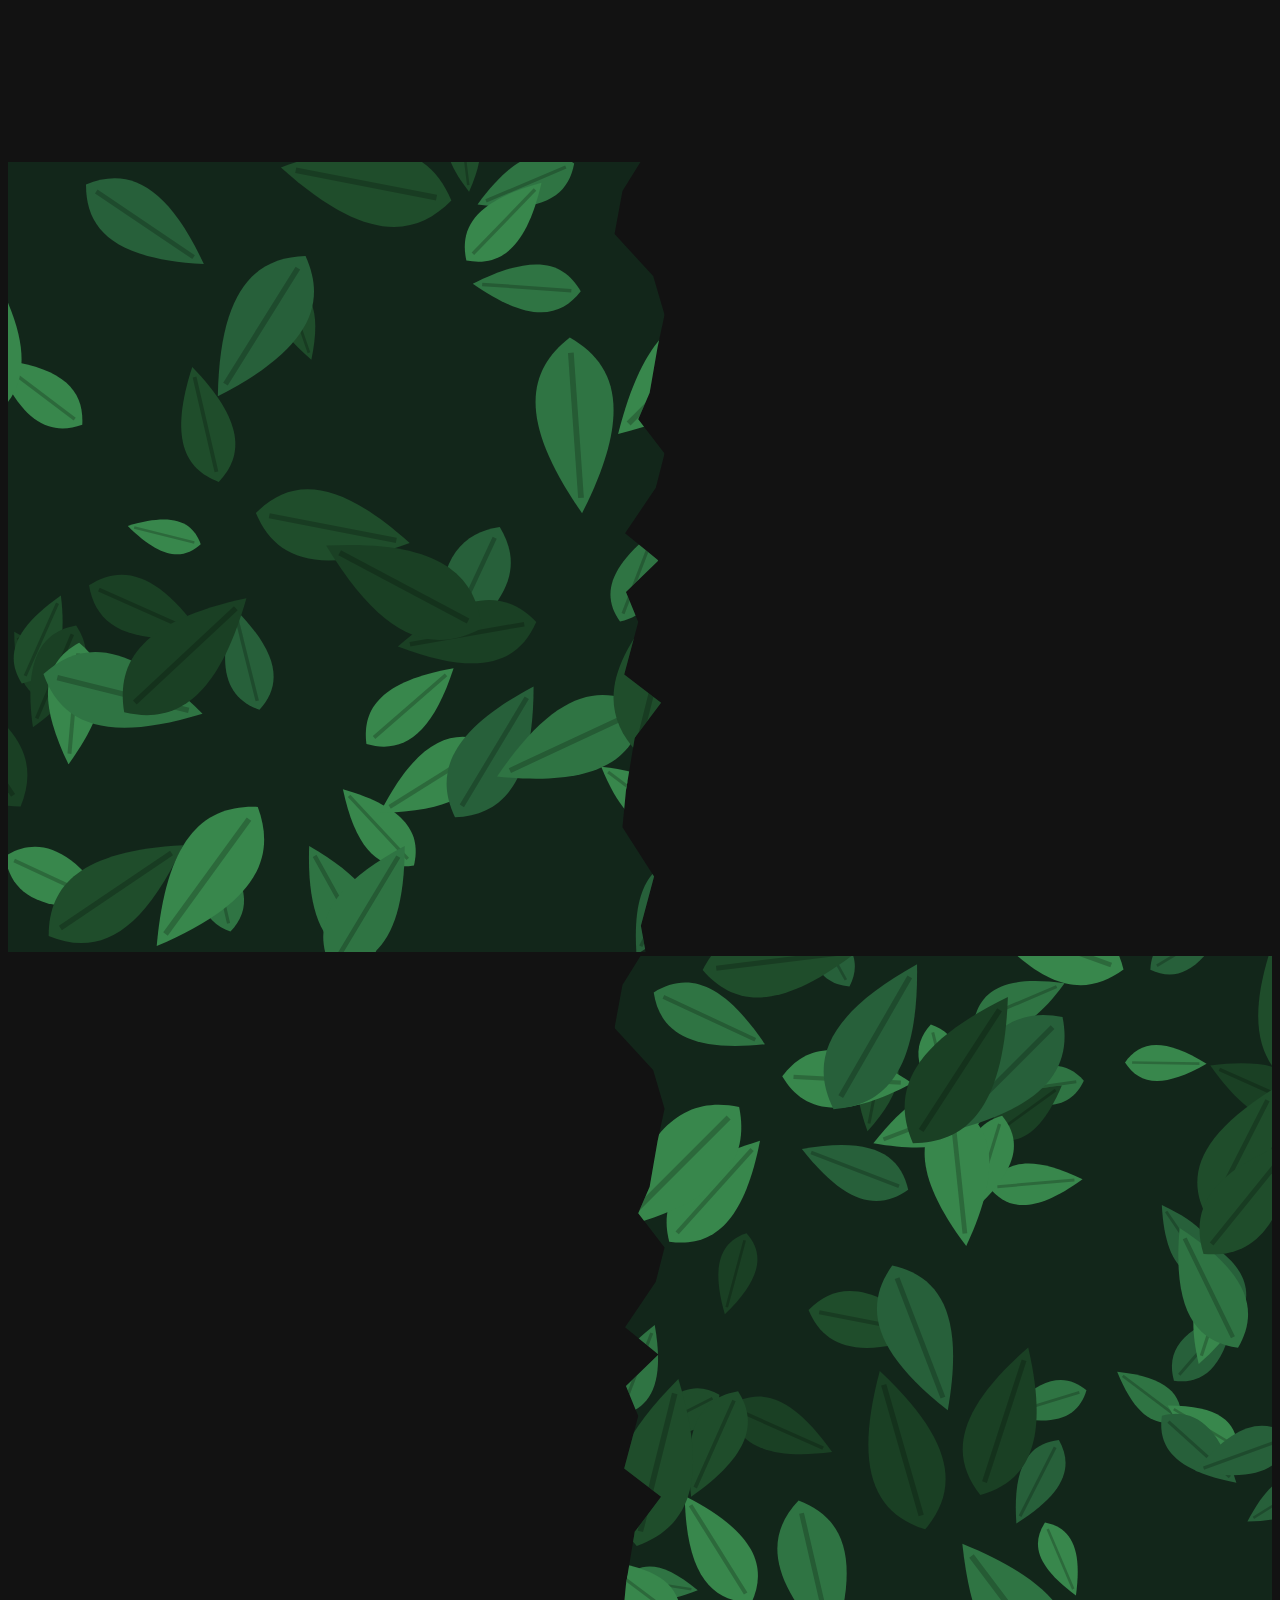
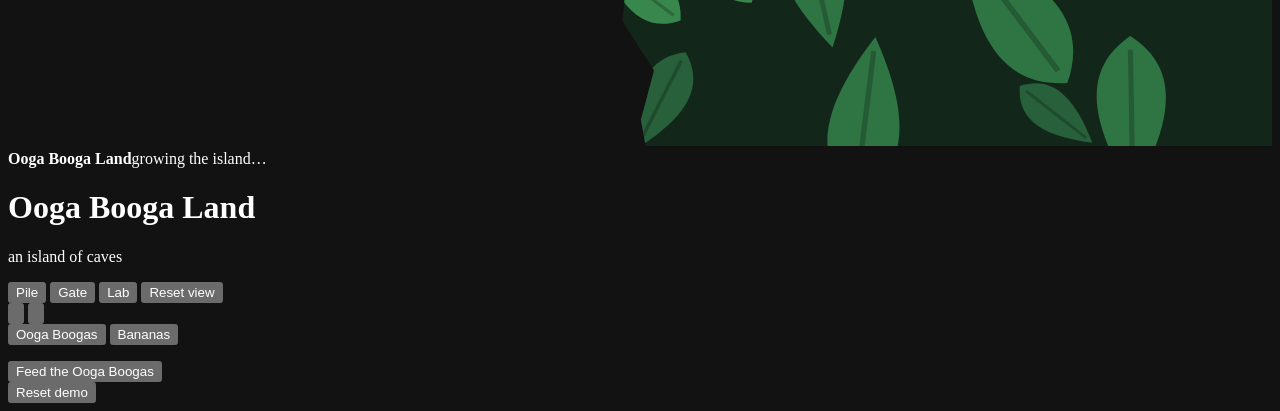
==== src/index.html @ 35dc661b "feat: open MrHodl's Den sleep cave Opens slot c5 as a cozy bedroom for MrHodlX (gas mask likeness): " ====
<!doctype html>
<html lang="en">

<head>
  <meta charset="utf-8">
  <meta name="viewport" content="width=device-width, initial-scale=1, viewport-fit=cover">
  <meta http-equiv="Content-Security-Policy"
    content="default-src 'none'; script-src 'self'; style-src 'self'; img-src 'self' data:; connect-src 'none'; base-uri 'none'; form-action 'none'">
  <meta name="referrer" content="no-referrer">
  <meta name="color-scheme" content="dark">
  <meta name="theme-color" content="#0a0a0b">
  <title>Ooga Booga Land · an island of caves where bananas feed EntropyLab contributors</title>
  <link rel="icon" href="data:,">
  <link rel="stylesheet" href="style.css">
</head>

<body>
  <main class="stage" id="stage">
    <canvas id="scene"
      aria-label="3D view of a floating island of caves and, inside the lab cave, EntropyLab contributors eating a pile of donated bananas"></canvas>
    <canvas id="overlay" aria-hidden="true"></canvas>
    <div class="scanlines" aria-hidden="true"></div>
    <div class="vignette" aria-hidden="true"></div>
    <div class="curtain" id="curtain" aria-hidden="true">
      <svg class="curtain-half left" viewBox="0 0 1440 900" preserveAspectRatio="xMidYMid slice" aria-hidden="true">
        <defs>
          <symbol id="leaf" overflow="visible">
            <path d="M0-46C24-30 30-4 0 46-30-4-24-30 0-46Z" />
            <path d="M0-38V38" fill="none" stroke="#000" stroke-opacity=".22" stroke-width="3" />
          </symbol>
          <symbol id="foliage" overflow="visible">
            <use href="#leaf" transform="translate(744 716) rotate(-81) scale(0.92)" fill="#2f7443" />
            <use href="#leaf" transform="translate(178 425) rotate(104) scale(0.93)" fill="#38874c" />
            <use href="#leaf" transform="translate(520 -9) rotate(-7) scale(0.94)" fill="#1f4d2b" />
            <use href="#leaf" transform="translate(1199 687) rotate(-23) scale(0.98)" fill="#38874c" />
            <use href="#leaf" transform="translate(1300 501) rotate(127) scale(0.99)" fill="#2f7443" />
            <use href="#leaf" transform="translate(1451 620) rotate(58) scale(1.00)" fill="#27603a" />
            <use href="#leaf" transform="translate(1361 536) rotate(121) scale(1.01)" fill="#38874c" />
            <use href="#leaf" transform="translate(1319 122) rotate(-89) scale(1.01)" fill="#38874c" />
            <use href="#leaf" transform="translate(31 575) rotate(149) scale(1.01)" fill="#1a4024" />
            <use href="#leaf" transform="translate(829 362) rotate(15) scale(1.04)" fill="#1a4024" />
            <use href="#leaf" transform="translate(330 180) rotate(-19) scale(1.04)" fill="#1f4d2b" />
            <use href="#leaf" transform="translate(1182 509) rotate(73) scale(1.06)" fill="#2f7443" />
            <use href="#leaf" transform="translate(935 -8) rotate(151) scale(1.06)" fill="#27603a" />
            <use href="#leaf" transform="translate(1344 -10) rotate(-121) scale(1.08)" fill="#27603a" />
            <use href="#leaf" transform="translate(1176 149) rotate(82) scale(1.09)" fill="#2f7443" />
            <use href="#leaf" transform="translate(1160 177) rotate(-126) scale(1.09)" fill="#1a4024" />
            <use href="#leaf" transform="translate(765 523) rotate(63) scale(1.11)" fill="#1f4d2b" />
            <use href="#leaf" transform="translate(1343 326) rotate(146) scale(1.11)" fill="#27603a" />
            <use href="#leaf" transform="translate(989 149) rotate(11) scale(1.12)" fill="#1f4d2b" />
            <use href="#leaf" transform="translate(1194 864) rotate(-52) scale(1.14)" fill="#27603a" />
            <use href="#leaf" transform="translate(1064 129) rotate(-14) scale(1.14)" fill="#38874c" />
            <use href="#leaf" transform="translate(1363 444) rotate(-139) scale(1.15)" fill="#27603a" />
            <use href="#leaf" transform="translate(392 911) rotate(159) scale(1.15)" fill="#38874c" />
            <use href="#leaf" transform="translate(1171 259) rotate(-95) scale(1.16)" fill="#38874c" />
            <use href="#leaf" transform="translate(1173 599) rotate(27) scale(1.16)" fill="#27603a" />
            <use href="#leaf" transform="translate(38 544) rotate(-156) scale(1.19)" fill="#1f4d2b" />
            <use href="#leaf" transform="translate(241 823) rotate(167) scale(1.20)" fill="#2f7443" />
            <use href="#leaf" transform="translate(717 472) rotate(-159) scale(1.20)" fill="#2f7443" />
            <use href="#leaf" transform="translate(1152 53) rotate(-113) scale(1.22)" fill="#2f7443" />
            <use href="#leaf" transform="translate(1116 236) rotate(17) scale(1.23)" fill="#38874c" />
            <use href="#leaf" transform="translate(721 723) rotate(127) scale(1.23)" fill="#38874c" />
            <use href="#leaf" transform="translate(1374 411) rotate(18) scale(1.23)" fill="#38874c" />
            <use href="#leaf" transform="translate(1357 562) rotate(-48) scale(1.24)" fill="#27603a" />
            <use href="#leaf" transform="translate(1407 567) rotate(70) scale(1.26)" fill="#27603a" />
            <use href="#leaf" transform="translate(422 758) rotate(137) scale(1.29)" fill="#38874c" />
            <use href="#leaf" transform="translate(1372 361) rotate(146) scale(1.30)" fill="#27603a" />
            <use href="#leaf" transform="translate(590 25) rotate(67) scale(1.30)" fill="#2f7443" />
            <use href="#leaf" transform="translate(272 566) rotate(166) scale(1.30)" fill="#27603a" />
            <use href="#leaf" transform="translate(565 68) rotate(-136) scale(1.34)" fill="#38874c" />
            <use href="#leaf" transform="translate(591 143) rotate(94) scale(1.34)" fill="#2f7443" />
            <use href="#leaf" transform="translate(744 848) rotate(27) scale(1.34)" fill="#27603a" />
            <use href="#leaf" transform="translate(35 262) rotate(127) scale(1.35)" fill="#38874c" />
            <use href="#leaf" transform="translate(53 586) rotate(23) scale(1.37)" fill="#1a4024" />
            <use href="#leaf" transform="translate(880 539) rotate(-66) scale(1.40)" fill="#1a4024" />
            <use href="#leaf" transform="translate(965 243) rotate(111) scale(1.41)" fill="#27603a" />
            <use href="#leaf" transform="translate(1429 151) rotate(114) scale(1.41)" fill="#1a4024" />
            <use href="#leaf" transform="translate(805 556) rotate(24) scale(1.43)" fill="#1f4d2b" />
            <use href="#leaf" transform="translate(458 620) rotate(-131) scale(1.43)" fill="#38874c" />
            <use href="#leaf" transform="translate(57 819) rotate(-65) scale(1.45)" fill="#38874c" />
            <use href="#leaf" transform="translate(225 299) rotate(167) scale(1.46)" fill="#1f4d2b" />
            <use href="#leaf" transform="translate(75 617) rotate(5) scale(1.51)" fill="#38874c" />
            <use href="#leaf" transform="translate(799 71) rotate(-65) scale(1.52)" fill="#2f7443" />
            <use href="#leaf" transform="translate(157 511) rotate(-66) scale(1.54)" fill="#1a4024" />
            <use href="#leaf" transform="translate(1052 188) rotate(69) scale(1.54)" fill="#38874c" />
            <use href="#leaf" transform="translate(982 417) rotate(-79) scale(1.55)" fill="#1f4d2b" />
            <use href="#leaf" transform="translate(809 676) rotate(148) scale(1.56)" fill="#38874c" />
            <use href="#leaf" transform="translate(379 844) rotate(151) scale(1.61)" fill="#2f7443" />
            <use href="#leaf" transform="translate(956 141) rotate(-87) scale(1.61)" fill="#38874c" />
            <use href="#leaf" transform="translate(487 702) rotate(58) scale(1.62)" fill="#38874c" />
            <use href="#leaf" transform="translate(1368 378) rotate(154) scale(1.65)" fill="#2f7443" />
            <use href="#leaf" transform="translate(805 268) rotate(-138) scale(1.68)" fill="#38874c" />
            <use href="#leaf" transform="translate(527 487) rotate(25) scale(1.71)" fill="#27603a" />
            <use href="#leaf" transform="translate(523 538) rotate(80) scale(1.74)" fill="#1a4024" />
            <use href="#leaf" transform="translate(156 71) rotate(-56) scale(1.76)" fill="#27603a" />
            <use href="#leaf" transform="translate(410 849) rotate(-149) scale(1.77)" fill="#2f7443" />
            <use href="#leaf" transform="translate(1404 225) rotate(-153) scale(1.79)" fill="#1f4d2b" />
            <use href="#leaf" transform="translate(1083 248) rotate(-6) scale(1.80)" fill="#38874c" />
            <use href="#leaf" transform="translate(1415 274) rotate(-141) scale(1.83)" fill="#1f4d2b" />
            <use href="#leaf" transform="translate(920 704) rotate(-13) scale(1.87)" fill="#2f7443" />
            <use href="#leaf" transform="translate(1190 -14) rotate(110) scale(1.87)" fill="#38874c" />
            <use href="#leaf" transform="translate(554 672) rotate(-149) scale(1.89)" fill="#27603a" />
            <use href="#leaf" transform="translate(-35 661) rotate(146) scale(1.92)" fill="#1a4024" />
            <use href="#leaf" transform="translate(1135 530) rotate(-162) scale(1.92)" fill="#1a4024" />
            <use href="#leaf" transform="translate(1039 435) rotate(-21) scale(1.92)" fill="#27603a" />
            <use href="#leaf" transform="translate(880 5) rotate(-97) scale(1.94)" fill="#1f4d2b" />
            <use href="#leaf" transform="translate(370 417) rotate(-79) scale(1.94)" fill="#1f4d2b" />
            <use href="#leaf" transform="translate(1280 864) rotate(-1) scale(1.94)" fill="#2f7443" />
            <use href="#leaf" transform="translate(-24 206) rotate(-179) scale(1.96)" fill="#38874c" />
            <use href="#leaf" transform="translate(977 867) rotate(-173) scale(2.00)" fill="#2f7443" />
            <use href="#leaf" transform="translate(123 830) rotate(-124) scale(2.01)" fill="#1f4d2b" />
            <use href="#leaf" transform="translate(1136 135) rotate(45) scale(2.01)" fill="#27603a" />
            <use href="#leaf" transform="translate(641 661) rotate(65) scale(2.01)" fill="#2f7443" />
            <use href="#leaf" transform="translate(131 606) rotate(-76) scale(2.03)" fill="#2f7443" />
            <use href="#leaf" transform="translate(1019 563) rotate(164) scale(2.04)" fill="#1a4024" />
            <use href="#leaf" transform="translate(289 187) rotate(32) scale(2.05)" fill="#27603a" />
            <use href="#leaf" transform="translate(988 92) rotate(-150) scale(2.07)" fill="#27603a" />
            <use href="#leaf" transform="translate(202 562) rotate(-133) scale(2.07)" fill="#1a4024" />
            <use href="#leaf" transform="translate(764 241) rotate(45) scale(2.12)" fill="#38874c" />
            <use href="#leaf" transform="translate(740 577) rotate(-166) scale(2.13)" fill="#1f4d2b" />
            <use href="#leaf" transform="translate(227 814) rotate(36) scale(2.13)" fill="#38874c" />
            <use href="#leaf" transform="translate(408 25) rotate(101) scale(2.15)" fill="#1f4d2b" />
            <use href="#leaf" transform="translate(1085 130) rotate(-147) scale(2.16)" fill="#1a4024" />
            <use href="#leaf" transform="translate(1147 749) rotate(143) scale(2.16)" fill="#2f7443" />
            <use href="#leaf" transform="translate(1466 59) rotate(171) scale(2.18)" fill="#1f4d2b" />
            <use href="#leaf" transform="translate(451 484) rotate(118) scale(2.18)" fill="#1a4024" />
            <use href="#leaf" transform="translate(647 300) rotate(-4) scale(2.18)" fill="#2f7443" />
          </symbol>
          <clipPath id="cut-left">
            <polygon
              points="-20,-20 733,-20 700,33 691,82 735,130 748,174 740,211 731,263 718,293 748,332 738,371 703,423 741,454 704,490 718,524 702,584 744,616 714,656 704,716 700,758 736,814 721,870 730,920 -20,920" />
          </clipPath>
          <clipPath id="cut-right">
            <polygon
              points="1460,-20 733,-20 700,33 691,82 735,130 748,174 740,211 731,263 718,293 748,332 738,371 703,423 741,454 704,490 718,524 702,584 744,616 714,656 704,716 700,758 736,814 721,870 730,920 1460,920" />
          </clipPath>
        </defs>
        <g clip-path="url(#cut-left)">
          <rect width="1440" height="900" fill="#12261a" />
          <use href="#foliage" />
        </g>
      </svg>
      <svg class="curtain-half right" viewBox="0 0 1440 900" preserveAspectRatio="xMidYMid slice" aria-hidden="true">
        <g clip-path="url(#cut-right)">
          <rect width="1440" height="900" fill="#12261a" />
          <use href="#foliage" />
        </g>
      </svg>
      <div class="curtain-label"><span class="curtain-spinner"></span><b><span data-sign>Ooga Booga Land</span></b><span>growing the island…</span></div>
    </div>

    <header class="topbar">
      <div class="brand">
        <h1><span data-sign>Ooga Booga Land</span></h1>
        <p data-scene="hub" id="subtitle">an island of caves</p>
        <p data-scene="lab" hidden>EntropyLab cave</p>
        <p data-scene="hodl" hidden>MrHodl's Den</p>
      </div>
      <nav class="presets" aria-label="Camera views" data-scene="hub">
        <button type="button" data-preset="pile">Pile</button>
        <button type="button" data-preset="gate">Gate</button>
        <button type="button" data-preset="lab">Lab</button>
        <button type="button" class="reset-view" data-action="reset-view"
          title="Back to the landing view (0)">Reset<span> view</span></button>
      </nav>
      <nav class="presets" aria-label="Camera views" data-scene="lab" hidden>
        <button type="button" data-preset="pile">Pile</button>
        <button type="button" data-preset="racks">Racks</button>
        <button type="button" data-preset="bunks">Bunks</button>
        <button type="button" data-preset="bench">Bench</button>
        <button type="button" class="reset-view" data-action="reset-view"
          title="Back to the landing view (0)">Reset<span> view</span></button>
        <button type="button" class="leave" data-action="leave" data-scene="lab" hidden>Leave<span> cave</span></button>
      </nav>
      <nav class="presets" aria-label="Camera views" data-scene="hodl" hidden>
        <button type="button" data-preset="room">Room</button>
        <button type="button" data-preset="bed">Bed</button>
        <button type="button" data-preset="desk">Desk</button>
        <button type="button" data-preset="pegs">Pegs</button>
        <button type="button" class="reset-view" data-action="reset-view"
          title="Back to the landing view (0)">Reset<span> view</span></button>
        <button type="button" class="leave" data-action="leave" data-scene="hodl" hidden>Leave<span> cave</span></button>
      </nav>
      <nav class="presets" aria-label="Race" data-scene="race" hidden>
        <button type="button" data-action="garage" id="race-garage-btn">Garage</button>
        <button type="button" data-action="mute" id="race-mute" aria-pressed="false">Sound</button>
        <button type="button" class="leave" data-action="leave">Leave<span> cave</span></button>
      </nav>
      <nav class="presets" aria-label="Drop" data-scene="drop" hidden>
        <button type="button" data-action="drop-board" id="drop-board-btn">Board</button>
        <button type="button" data-action="mute" id="drop-mute" aria-pressed="false">Sound</button>
        <button type="button" class="leave" data-action="leave">Back<span> to the island</span></button>
      </nav>
    </header>

    <aside class="sheet" id="sheet" data-open="true">
      <button type="button" class="sheet-toggle sheet-toggle-bananas" id="sheet-bananas"
        aria-label="Bananas and project metrics">
        <svg class="banana-icon" viewBox="0 0 9 9" shape-rendering="crispEdges" aria-hidden="true">
          <path fill="#5a3a1a" d="M7 0h1v1H7zM0 6h1v1H0z" />
          <path fill="#f5c542" d="M6 1h1v1H6zM5 2h2v1H5zM4 3h2v1H4zM3 4h2v1H3zM2 5h2v1H2zM1 6h3v1H1zM1 7h2v1H1z" />
          <path fill="#c9b23a" d="M7 2h1v1H7zM6 3h1v1H6zM5 4h1v1H5zM4 5h1v1H4zM4 6h1v1H4zM3 7h1v1H3z" />
        </svg>
      </button>
      <button type="button" class="sheet-toggle" id="sheet-toggle" aria-label="Toggle panel">
        <svg class="caveman-icon" viewBox="0 0 7 9" shape-rendering="crispEdges" aria-hidden="true">
          <path fill="#2b1b10" d="M1 0h5v1H1zM0 1h7v2H0zM0 3h1v2H0zM6 3h1v2H6z" />
          <path fill="#c98a5b" d="M1 3h5v3H1zM2 6h3v1H2z" />
          <path fill="#141414" d="M2 3h1v1H2zM4 3h1v1H4z" />
          <path fill="#4a2c14" d="M1 6h1v1H1zM5 6h1v1H5zM1 7h5v1H1zM2 8h3v1H2z" />
          <path fill="#f2efe4" d="M1 8h1v1H1zM5 8h1v1H5z" />
        </svg>
      </button>
      <div class="tabs" role="tablist">
        <button type="button" role="tab" data-tab="roster" aria-selected="true"><span data-sign>Ooga Boogas</span></button>
        <button type="button" role="tab" data-tab="bananas" aria-selected="false"><span
            data-sign>Bananas</span></button>
        <button type="button" role="tab" data-tab="loot" aria-selected="false" id="loot-tab" hidden><span
            data-sign>Loot</span> <span class="tab-count" id="loot-count" hidden></span></button>
      </div>
      <section class="panel" data-panel="roster" role="tabpanel">
        <ul id="roster" class="roster"></ul>
        <p class="help" data-scene="hub"><span id="world-loot-hint" hidden>Something is hidden out there.</span></p>
        <button type="button" class="feed-open" data-action="feed"><span data-sign>Feed the Ooga Boogas</span></button>
      </section>
      <section class="panel" data-panel="bananas" role="tabpanel" hidden>
        <section class="meter" aria-label="Banana supply">
          <span class="meter-label">Bananas</span>
          <span class="meter-bar" role="progressbar" aria-valuemin="0" aria-valuemax="100"><span class="meter-fill"
              id="meter-fill"></span></span>
          <span class="meter-count" id="meter-count">0</span>
          <span class="meter-forecast" id="meter-forecast"></span>
        </section>
        <div class="stats" aria-label="Your stats">
          <div class="stat"><b id="stat-donations">0</b><span>donations</span></div>
          <div class="stat"><b id="stat-sats">0</b><span>sats</span></div>
        </div>
        <div class="stats metrics" id="project-metrics" aria-label="Project metrics">
          <div class="stat"><b data-metric="commits">&ndash;</b><span>commits</span></div>
          <div class="stat"><b data-metric="contributors">7</b><span>contributors</span></div>
          <div class="stat"><b data-metric="issues">&ndash;</b><span>open issues</span></div>
          <div class="stat"><b data-metric="stars">&ndash;</b><span>stars</span></div>
        </div>
        <p class="help">Live project numbers arrive with the GitHub link.</p>
        <button type="button" class="feed-open" data-action="feed"><span data-sign>Feed the Ooga Boogas</span></button>
      </section>
      <section class="panel" data-panel="loot" role="tabpanel" hidden>
        <div class="panel-head">
          <h2><span data-sign>Swag locker</span></h2>
          <button type="button" class="link" data-action="clear-loot">Clear</button>
        </div>
        <p class="help empty" id="inventory-empty">Open a loot crate to earn swag, then assign it to a caveman.</p>
        <ul id="inventory" class="loot"></ul>
      </section>
      <footer class="sheet-foot">
        <span class="quality" id="quality" aria-live="polite"></span>
        <button type="button" class="link" data-action="reset">Reset demo</button>
      </footer>
    </aside>

    <div class="joysticks">
      <div class="joystick" id="joy-move" aria-hidden="true"><span></span></div>
      <div class="joystick" id="joy-look" aria-hidden="true"><span></span></div>
    </div>
    <button type="button" class="act" id="act" data-action="act" hidden>Ooga!</button>
    <div class="race" id="race" data-scene="race" hidden>
      <section class="garage" id="garage" aria-label="Garage">
        <div class="garage-head">
          <h2><span data-sign>Ooga Rally</span> <span class="garage-medal garage-cup" id="garage-cup" hidden></span>
          </h2>
          <p class="help">Pick an Ooga, a ride and a track. Three laps against the crew, or all three tracks for the
            Cup.</p>
        </div>
        <div class="garage-columns">
          <div class="garage-col">
            <h3>Ooga</h3>
            <ul class="garage-list" id="garage-racers"></ul>
          </div>
          <div class="garage-col">
            <h3>Ride</h3>
            <ul class="garage-list" id="garage-mounts"></ul>
          </div>
          <div class="garage-col">
            <h3>Track</h3>
            <ul class="garage-list" id="garage-tracks"></ul>
          </div>
        </div>
        <div class="garage-foot">
          <p class="help" id="garage-help">Arrows or W A S D drive · Space drifts · E throws · Q looks back</p>
          <button type="button" class="feed-open race-go race-cup" data-action="cup-start"><span
              data-sign>Cup</span></button>
          <button type="button" class="feed-open race-go" data-action="race-start"><span data-sign>Race!</span></button>
        </div>
      </section>
      <div class="race-strip" id="race-strip" hidden>
        <div class="race-hud race-hud-left">
          <div class="race-rank"><b id="race-rank">1</b><span id="race-rank-suffix">st</span><small
              id="race-field">/7</small></div>
          <div class="race-lap"><span>Lap</span><b id="race-lap">1</b><small id="race-laps">/3</small></div>
        </div>
        <div class="race-hud race-hud-right">
          <div class="race-time" id="race-time">0:00.00</div>
          <div class="race-item" id="race-item" data-item=""><span id="race-item-name">&nbsp;</span></div>
          <div class="race-boost"><span class="race-boost-fill" id="race-boost-fill"></span></div>
          <div class="race-speed"><b id="race-speed">0</b><span>ooga/s</span></div>
        </div>
      </div>
      <div class="race-center" id="race-center" hidden>3</div>
      <div class="race-notice" id="race-notice" hidden>&nbsp;</div>
      <button type="button" class="act race-item-btn" id="item-btn" data-action="item" hidden>Throw</button>
      <section class="race-results" id="race-results" hidden aria-label="Results">
        <h2><span data-sign>Finish</span></h2>
        <p class="race-note" id="race-cup-note" hidden></p>
        <ol class="race-podium" id="race-podium"></ol>
        <h3 class="race-standings-head" id="race-standings-head" hidden>Cup standings</h3>
        <ol class="race-podium race-standings" id="race-standings" hidden></ol>
        <p class="help" id="race-summary"></p>
        <div class="actions">
          <button type="button" data-action="race-next" id="race-next" hidden>Next track</button>
          <button type="button" data-action="race-again">Race again</button>
          <button type="button" data-action="garage">Garage</button>
        </div>
      </section>
      <section class="race-pause" id="race-pause" hidden aria-label="Paused">
        <h2><span data-sign>Paused</span></h2>
        <div class="actions">
          <button type="button" data-action="race-resume">Resume</button>
          <button type="button" data-action="race-again">Restart</button>
          <button type="button" data-action="garage">Garage</button>
          <button type="button" data-action="leave">Leave cave</button>
        </div>
      </section>
    </div>
    <div class="race" id="drop" data-scene="drop" hidden>
      <section class="garage" id="drop-board" aria-label="Drop board">
        <div class="garage-head">
          <h2><span data-sign>Ooga Drop</span> <span class="garage-medal garage-cup" id="drop-medal" hidden></span></h2>
          <p class="help">Pick an Ooga. The plane climbs, you jump, steer through the rings, pull the chute and land on the
            target.</p>
        </div>
        <div class="garage-columns drop-columns">
          <div class="garage-col">
            <h3>Ooga</h3>
            <ul class="garage-list" id="drop-oogas"></ul>
          </div>
          <div class="garage-col">
            <h3>Best drop</h3>
            <ul class="garage-list drop-rows" id="drop-best"></ul>
          </div>
        </div>
        <div class="garage-foot">
          <p class="help" id="drop-help">W S pitch · A D roll · Q E turn · Space jumps, pulls the chute · S flares</p>
          <button type="button" class="feed-open race-go" data-action="drop-start"><span data-sign>Fly!</span></button>
        </div>
      </section>
      <div class="race-strip" id="drop-strip" hidden>
        <div class="race-hud race-hud-left">
          <div class="race-lap"><span>Up</span><b id="drop-alt">0</b></div>
          <div class="race-lap"><span>Rings</span><b id="drop-rings">0</b><small id="drop-ring-total">/8</small></div>
        </div>
        <div class="race-hud race-hud-right">
          <div class="race-time" id="drop-time">0:00.00</div>
          <div class="race-speed"><b id="drop-speed">0</b><span>down</span></div>
          <div class="race-item" id="drop-chute" data-item=""><span id="drop-chute-name">pack</span></div>
        </div>
      </div>
      <div class="race-center" id="drop-center" hidden>JUMP</div>
      <div class="race-notice" id="drop-notice" hidden>&nbsp;</div>
      <section class="race-results" id="drop-results" hidden aria-label="Drop results">
        <h2><span data-sign>Landed</span></h2>
        <ol class="race-podium drop-rows" id="drop-score"></ol>
        <p class="help" id="drop-summary"></p>
        <div class="actions">
          <button type="button" data-action="drop-again">Again</button>
          <button type="button" data-action="drop-board">Board</button>
          <button type="button" data-action="leave">Back to the island</button>
        </div>
      </section>
    </div>
    <dialog class="modal" id="feed" aria-label="Feed the Ooga Boogas">
      <div class="panel-head">
        <h2><span data-sign>Feed the Ooga Boogas</span></h2>
        <button type="button" class="link" data-action="feed-close">Close</button>
      </div>
      <canvas id="qr" width="0" height="0" aria-label="Donation QR code"></canvas>
      <p class="qr-url" id="qr-url"></p>
      <label class="field"><span>Your handle</span><input id="handle" type="text" maxlength="24" autocomplete="off"
          spellcheck="false" placeholder="anon" autofocus></label>
      <label class="field"><span>Banana message</span><input id="message" type="text" maxlength="80" autocomplete="off"
          placeholder="shown when your banana is eaten"></label>
      <div class="actions">
        <button type="button" data-action="tip">Tip 1.2K sats</button>
        <button type="button" data-action="tip-legendary">Tip 120K sats</button>
      </div>
      <p class="help">Payments are simulated in this build.<span id="crate-help" hidden> Crates drop at 1K, 5K, 21K and
          100K sats.</span></p>
    </dialog>
    <output class="toast" id="toast" hidden></output>
    <div class="hint" id="hint" hidden></div>
    <div class="tooltip" id="tooltip" role="tooltip" hidden></div>
  </main>

  <script src="js/qr.js"></script>
  <script src="js/math.js"></script>
  <script src="js/daylight.js"></script>
  <script src="js/scene.js"></script>
  <script src="js/gl-renderer.js"></script>
  <script src="js/canvas-renderer.js"></script>
  <script src="js/models.js"></script>
  <script src="js/terrain.js"></script>
  <script src="js/hub-models.js"></script>
  <script src="js/caves.js"></script>
  <script src="js/contributors.js"></script>
  <script src="js/donations.js"></script>
  <script src="js/interact.js"></script>
  <script src="js/controls.js"></script>
  <script src="js/pilot.js"></script>
  <script src="js/game.js"></script>
  <script src="js/hud.js"></script>
  <script src="js/fx.js"></script>
  <script src="js/crew.js"></script>
  <script src="js/pile.js"></script>
  <script src="js/crates.js"></script>
  <script src="js/critters.js"></script>
  <script src="js/race-models.js"></script>
  <script src="js/drop-models.js"></script>
  <script src="js/scene-hub.js"></script>
  <script src="js/scene-lab.js"></script>
  <script src="js/scene-hodl.js"></script>
  <script src="js/race-track.js"></script>
  <script src="js/racers.js"></script>
  <script src="js/race-items.js"></script>
  <script src="js/race-hud.js"></script>
  <script src="js/race-audio.js"></script>
  <script src="js/scene-race.js"></script>
  <script src="js/skydiver.js"></script>
  <script src="js/drop-hud.js"></script>
  <script src="js/drop-audio.js"></script>
  <script src="js/scene-drop.js"></script>
  <script src="js/director.js"></script>
</body>

</html>
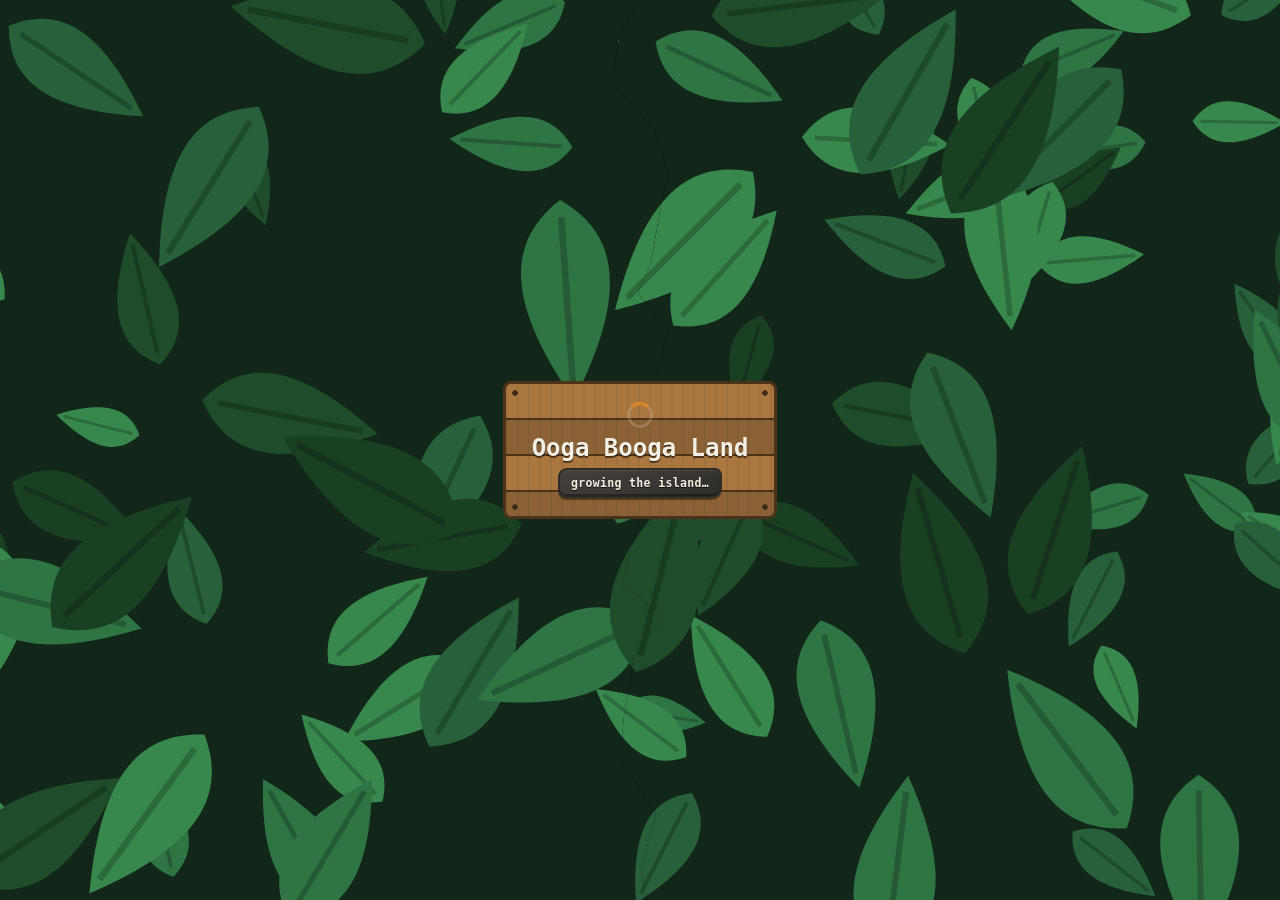
==== commit 9c008d7c: "Add character modes combat HUD and health gameplay" ====
--- a/src/index.html
+++ b/src/index.html
@@ -146,7 +146,7 @@
           <use href="#foliage" />
         </g>
       </svg>
-      <div class="curtain-label"><span class="curtain-spinner"></span><b><span data-sign>Ooga Booga Land</span></b><span>growing the island…</span></div>
+      <div class="curtain-label"><span class="curtain-spinner"></span><b><span data-sign>Ooga Booga Land</span></b><span id="curtain-saying">growing the island…</span></div>
     </div>
 
     <header class="topbar">
@@ -154,41 +154,43 @@
         <h1><span data-sign>Ooga Booga Land</span></h1>
         <p data-scene="hub" id="subtitle">an island of caves</p>
         <p data-scene="lab" hidden>EntropyLab cave</p>
-        <p data-scene="hodl" hidden>MrHodl's Den</p>
-      </div>
-      <nav class="presets" aria-label="Camera views" data-scene="hub">
-        <button type="button" data-preset="pile">Pile</button>
-        <button type="button" data-preset="gate">Gate</button>
-        <button type="button" data-preset="lab">Lab</button>
-        <button type="button" class="reset-view" data-action="reset-view"
-          title="Back to the landing view (0)">Reset<span> view</span></button>
+      </div>
+      <time class="world-clock" id="world-clock" aria-label="Local time"></time>
+      <button type="button" class="world-bananas" id="world-bananas">
+        <svg class="banana-icon" viewBox="0 0 9 9" shape-rendering="crispEdges" aria-hidden="true">
+          <path fill="#211b14" d="M0 0h1v5H0zM2 0h1v2H2zM3 2h1v2H3zM4 4h1v1H4zM1 5h1v2H1zM5 5h1v1H5zM6 6h1v1H6zM2 7h2v1H2zM7 7h1v1H7zM4 8h4v1H4z" />
+          <path fill="#ffd84a" d="M1 2h2v2H1zM1 4h3v1H1zM2 5h3v1H2zM2 6h4v1H2zM4 7h3v1H4z" />
+          <path fill="#789a3b" d="M1 0h1v2H1z" />
+        </svg>
+        <span id="world-banana-count">1000</span><span class="world-banana-label"> bananas in pile</span>
+      </button>
+      <nav class="presets hub-presets" aria-label="Island destinations" data-scene="hub" hidden>
+        <button type="button" data-preset="pile">PILE</button>
+        <button type="button" data-preset="lab">LAB</button>
+        <button type="button" data-preset="mirror">MIRROR</button>
+        <button type="button" data-preset="underground">HQ</button>
+        <button type="button" data-preset="basement">BSMT</button>
       </nav>
       <nav class="presets" aria-label="Camera views" data-scene="lab" hidden>
-        <button type="button" data-preset="pile">Pile</button>
+        <button type="button" data-preset="pile">PILE</button>
         <button type="button" data-preset="racks">Racks</button>
         <button type="button" data-preset="bunks">Bunks</button>
         <button type="button" data-preset="bench">Bench</button>
-        <button type="button" class="reset-view" data-action="reset-view"
-          title="Back to the landing view (0)">Reset<span> view</span></button>
         <button type="button" class="leave" data-action="leave" data-scene="lab" hidden>Leave<span> cave</span></button>
-      </nav>
-      <nav class="presets" aria-label="Camera views" data-scene="hodl" hidden>
-        <button type="button" data-preset="room">Room</button>
-        <button type="button" data-preset="bed">Bed</button>
-        <button type="button" data-preset="desk">Desk</button>
-        <button type="button" data-preset="pegs">Pegs</button>
-        <button type="button" class="reset-view" data-action="reset-view"
-          title="Back to the landing view (0)">Reset<span> view</span></button>
-        <button type="button" class="leave" data-action="leave" data-scene="hodl" hidden>Leave<span> cave</span></button>
       </nav>
       <nav class="presets" aria-label="Race" data-scene="race" hidden>
         <button type="button" data-action="garage" id="race-garage-btn">Garage</button>
-        <button type="button" data-action="mute" id="race-mute" aria-pressed="false">Sound</button>
+        <button type="button" data-action="mute" id="race-mute" aria-label="Mute sound" aria-pressed="false">Sound</button>
         <button type="button" class="leave" data-action="leave">Leave<span> cave</span></button>
       </nav>
       <nav class="presets" aria-label="Drop" data-scene="drop" hidden>
         <button type="button" data-action="drop-board" id="drop-board-btn">Board</button>
-        <button type="button" data-action="mute" id="drop-mute" aria-pressed="false">Sound</button>
+        <button type="button" data-action="mute" id="drop-mute" aria-label="Mute sound" aria-pressed="false">Sound</button>
+        <button type="button" class="leave" data-action="leave">Back<span> to the island</span></button>
+      </nav>
+      <nav class="presets" aria-label="Orbit" data-scene="orbit" hidden>
+        <button type="button" data-action="orbit-build" id="orbit-build-btn">Build</button>
+        <button type="button" data-action="mute" id="orbit-mute" aria-label="Mute sound" aria-pressed="false">Sound</button>
         <button type="button" class="leave" data-action="leave">Back<span> to the island</span></button>
       </nav>
     </header>
@@ -197,9 +199,9 @@
       <button type="button" class="sheet-toggle sheet-toggle-bananas" id="sheet-bananas"
         aria-label="Bananas and project metrics">
         <svg class="banana-icon" viewBox="0 0 9 9" shape-rendering="crispEdges" aria-hidden="true">
-          <path fill="#5a3a1a" d="M7 0h1v1H7zM0 6h1v1H0z" />
-          <path fill="#f5c542" d="M6 1h1v1H6zM5 2h2v1H5zM4 3h2v1H4zM3 4h2v1H3zM2 5h2v1H2zM1 6h3v1H1zM1 7h2v1H1z" />
-          <path fill="#c9b23a" d="M7 2h1v1H7zM6 3h1v1H6zM5 4h1v1H5zM4 5h1v1H4zM4 6h1v1H4zM3 7h1v1H3z" />
+          <path fill="#211b14" d="M0 0h1v5H0zM2 0h1v2H2zM3 2h1v2H3zM4 4h1v1H4zM1 5h1v2H1zM5 5h1v1H5zM6 6h1v1H6zM2 7h2v1H2zM7 7h1v1H7zM4 8h4v1H4z" />
+          <path fill="#ffd84a" d="M1 2h2v2H1zM1 4h3v1H1zM2 5h3v1H2zM2 6h4v1H2zM4 7h3v1H4z" />
+          <path fill="#789a3b" d="M1 0h1v2H1z" />
         </svg>
       </button>
       <button type="button" class="sheet-toggle" id="sheet-toggle" aria-label="Toggle panel">
@@ -212,9 +214,9 @@
         </svg>
       </button>
       <div class="tabs" role="tablist">
-        <button type="button" role="tab" data-tab="roster" aria-selected="true"><span data-sign>Ooga Boogas</span></button>
         <button type="button" role="tab" data-tab="bananas" aria-selected="false"><span
             data-sign>Bananas</span></button>
+        <button type="button" role="tab" data-tab="roster" aria-selected="true"><span data-sign>Ooga Boogas</span></button>
         <button type="button" role="tab" data-tab="loot" aria-selected="false" id="loot-tab" hidden><span
             data-sign>Loot</span> <span class="tab-count" id="loot-count" hidden></span></button>
       </div>
@@ -226,7 +228,7 @@
       <section class="panel" data-panel="bananas" role="tabpanel" hidden>
         <section class="meter" aria-label="Banana supply">
           <span class="meter-label">Bananas</span>
-          <span class="meter-bar" role="progressbar" aria-valuemin="0" aria-valuemax="100"><span class="meter-fill"
+          <span class="meter-bar" role="progressbar" aria-label="Supply level" aria-valuemin="0" aria-valuemax="100"><span class="meter-fill"
               id="meter-fill"></span></span>
           <span class="meter-count" id="meter-count">0</span>
           <span class="meter-forecast" id="meter-forecast"></span>
@@ -258,11 +260,184 @@
       </footer>
     </aside>
 
+    <div id="weapon-reticle" class="weapon-reticle" aria-hidden="true" hidden>
+      <svg viewBox="-1 -1 2 2" focusable="false">
+        <path vector-effect="non-scaling-stroke" d="M -0.5 -0.866025 A 1 1 0 0 1 0.5 -0.866025 M 0.866025 -0.5 A 1 1 0 0 1 0.866025 0.5 M 0.5 0.866025 A 1 1 0 0 1 -0.5 0.866025 M -0.866025 0.5 A 1 1 0 0 1 -0.866025 -0.5"/>
+      </svg>
+      <span></span>
+    </div>
+
+    <div class="equipment-hud" id="equipment-hud">
+      <div class="weapon-equipment-row">
+      <button type="button" class="mode-hud" id="mode-hud" data-action="mode-toggle" data-selected="false" data-shooter="false"
+        aria-label="Free roam. Select an Ooga Booga to take control" title="Free roam" hidden>
+        <svg class="freeroam-icon" id="freeroam-icon" viewBox="0 0 32 32" shape-rendering="crispEdges" aria-hidden="true">
+          <path fill="#7dba69" d="M14 3h4v5h-4zM14 24h4v5h-4zM3 14h5v4H3zM24 14h5v4h-5z" />
+          <path fill="#b8d8aa" d="M10 6h4v3h-2v3H9V10H6V8h4zM18 6h4v2h4v2h-3v2h-3V9h-2zM6 22v-4h3v2h3v3h2v3h-4v-2H6zM20 20h3v-2h3v4h-4v4h-4v-3h2z" />
+          <path fill="#323b35" d="M13 12h6v2h2v6h-2v2h-6v-2h-2v-6h2z" />
+          <path fill="#ffd84a" d="M15 14h2v6h-2zM13 16h6v2h-6z" />
+        </svg>
+        <canvas class="mode-face-icon" id="mode-face-icon" width="48" height="48" aria-hidden="true" hidden></canvas>
+        <span class="mode-health" id="mode-health" role="progressbar" aria-label="Health" aria-valuemin="0" aria-valuemax="25" aria-valuenow="25" hidden><span id="mode-health-fill"></span></span>
+        <span class="detached-destinations" id="detached-destinations" aria-label="Detached camera destinations">
+          <span class="detached-dot" data-detached-preset="pile" title="Pile"></span>
+          <span class="detached-dot" data-detached-preset="lab" title="Lab"></span>
+          <span class="detached-dot" data-detached-preset="mirror" title="Mirror"></span>
+          <span class="detached-dot" data-detached-preset="underground" title="HQ"></span>
+          <span class="detached-dot" data-detached-preset="basement" title="Basement"></span>
+        </span>
+        <span class="detached-destination-name" id="detached-destination-name" aria-live="polite"></span>
+      </button>
+      <button type="button" class="primary-hud" id="primary-hud" data-action="weapon-primary" data-equipped="false" data-charging="false"
+        aria-label="Equip primary melee weapon" aria-pressed="false" title="Equip primary melee weapon (1)" hidden>
+        <span class="weapon-toggle"><canvas class="primary-icon" id="primary-icon" width="48" height="48" aria-hidden="true"></canvas></span>
+        <span class="equipment-compact primary-readout">
+          <span class="primary-strength" id="primary-strength" role="meter" aria-label="Melee hit strength"
+            aria-valuemin="50" aria-valuemax="200" aria-valuenow="50" aria-valuetext="50% of normal swing damage">
+            <span class="primary-strength-fill" id="primary-strength-fill"></span>
+          </span>
+        </span>
+      </button>
+      <button type="button" class="weapon-hud" id="weapon-hud" data-action="weapon-secondary" data-equipped="false" data-reloading="false"
+        aria-label="Equip AK-47" aria-pressed="false" aria-expanded="false" aria-controls="weapon-readout" title="Equip AK-47 (2)" hidden>
+        <span class="weapon-toggle" id="weapon-toggle">
+          <svg class="weapon-icon" viewBox="0 0 32 32" shape-rendering="crispEdges" aria-hidden="true">
+            <defs>
+              <g id="weapon-banana-glyph">
+                <path fill="#211b14" d="M0 0h1v5H0zM2 0h1v2H2zM3 2h1v2H3zM4 4h1v1H4zM1 5h1v2H1zM5 5h1v1H5zM6 6h1v1H6zM2 7h2v1H2zM7 7h1v1H7zM4 8h4v1H4z" />
+                <path fill="#ffd84a" d="M1 2h2v2H1zM1 4h3v1H1zM2 5h3v1H2zM2 6h4v1H2zM4 7h3v1H4z" />
+                <path fill="#789a3b" d="M1 0h1v2H1z" />
+              </g>
+            </defs>
+            <g transform="translate(16 16) scale(-1 1) rotate(-40) translate(-15.5 -12)">
+              <path fill="#a76f3b" d="M1 8h4V7h3v3H5v1H1zM18 6h6v4h-6zM10 11h3v5h-3z" />
+              <path fill="#ca9657" d="M2 8h3v1H2zM5 7h3v1H5zM18 6h6v1h-6z" />
+              <path fill="#81898b" d="M8 6h10v5H8z" />
+              <path fill="#c7ccbe" d="M9 6h8v1H9z" />
+              <path fill="#333c3d" d="M0 8h1v3H0zM9 8h7v2H9zM12 11h1v2h2v-2h1v3h-4zM14 11h1v1h-1zM17 11h4v3h1v2h2v2h-4v-1h-2v-3h-1z" />
+              <path fill="#81898b" d="M24 8h7v2h-7zM29 7h1v1h-1z" />
+              <path fill="#748080" d="M18 12h1v2h1v2h1v1h-1v-1h-1v-2h-1zM20 12h1v2h1v2h-1v-2h-1z" />
+            </g>
+          </svg>
+        </span>
+        <span class="equipment-compact weapon-compact" id="weapon-ammo-compact" aria-hidden="true">0</span>
+        <span class="weapon-readout" id="weapon-readout" aria-hidden="true">
+          <span class="weapon-label"><span id="weapon-ammo-label">Ammo</span><span id="weapon-ammo-count">0 / 30</span></span>
+          <span class="weapon-magazine" id="weapon-magazine" role="meter" aria-label="AK-47 banana ammo"
+            aria-valuemin="0" aria-valuemax="30" aria-valuenow="0" title="Each slot is 1 round. Press Space beside the pile to reload.">
+            <svg class="weapon-banana banana-icon" viewBox="0 0 9 9" aria-hidden="true"><use class="weapon-banana-empty" href="#weapon-banana-glyph" /><use class="weapon-banana-fill" href="#weapon-banana-glyph" /></svg>
+            <svg class="weapon-banana banana-icon" viewBox="0 0 9 9" aria-hidden="true"><use class="weapon-banana-empty" href="#weapon-banana-glyph" /><use class="weapon-banana-fill" href="#weapon-banana-glyph" /></svg>
+            <svg class="weapon-banana banana-icon" viewBox="0 0 9 9" aria-hidden="true"><use class="weapon-banana-empty" href="#weapon-banana-glyph" /><use class="weapon-banana-fill" href="#weapon-banana-glyph" /></svg>
+            <svg class="weapon-banana banana-icon" viewBox="0 0 9 9" aria-hidden="true"><use class="weapon-banana-empty" href="#weapon-banana-glyph" /><use class="weapon-banana-fill" href="#weapon-banana-glyph" /></svg>
+            <svg class="weapon-banana banana-icon" viewBox="0 0 9 9" aria-hidden="true"><use class="weapon-banana-empty" href="#weapon-banana-glyph" /><use class="weapon-banana-fill" href="#weapon-banana-glyph" /></svg>
+            <svg class="weapon-banana banana-icon" viewBox="0 0 9 9" aria-hidden="true"><use class="weapon-banana-empty" href="#weapon-banana-glyph" /><use class="weapon-banana-fill" href="#weapon-banana-glyph" /></svg>
+            <svg class="weapon-banana banana-icon" viewBox="0 0 9 9" aria-hidden="true"><use class="weapon-banana-empty" href="#weapon-banana-glyph" /><use class="weapon-banana-fill" href="#weapon-banana-glyph" /></svg>
+            <svg class="weapon-banana banana-icon" viewBox="0 0 9 9" aria-hidden="true"><use class="weapon-banana-empty" href="#weapon-banana-glyph" /><use class="weapon-banana-fill" href="#weapon-banana-glyph" /></svg>
+            <svg class="weapon-banana banana-icon" viewBox="0 0 9 9" aria-hidden="true"><use class="weapon-banana-empty" href="#weapon-banana-glyph" /><use class="weapon-banana-fill" href="#weapon-banana-glyph" /></svg>
+            <svg class="weapon-banana banana-icon" viewBox="0 0 9 9" aria-hidden="true"><use class="weapon-banana-empty" href="#weapon-banana-glyph" /><use class="weapon-banana-fill" href="#weapon-banana-glyph" /></svg>
+            <svg class="weapon-banana banana-icon" viewBox="0 0 9 9" aria-hidden="true"><use class="weapon-banana-empty" href="#weapon-banana-glyph" /><use class="weapon-banana-fill" href="#weapon-banana-glyph" /></svg>
+            <svg class="weapon-banana banana-icon" viewBox="0 0 9 9" aria-hidden="true"><use class="weapon-banana-empty" href="#weapon-banana-glyph" /><use class="weapon-banana-fill" href="#weapon-banana-glyph" /></svg>
+            <svg class="weapon-banana banana-icon" viewBox="0 0 9 9" aria-hidden="true"><use class="weapon-banana-empty" href="#weapon-banana-glyph" /><use class="weapon-banana-fill" href="#weapon-banana-glyph" /></svg>
+            <svg class="weapon-banana banana-icon" viewBox="0 0 9 9" aria-hidden="true"><use class="weapon-banana-empty" href="#weapon-banana-glyph" /><use class="weapon-banana-fill" href="#weapon-banana-glyph" /></svg>
+            <svg class="weapon-banana banana-icon" viewBox="0 0 9 9" aria-hidden="true"><use class="weapon-banana-empty" href="#weapon-banana-glyph" /><use class="weapon-banana-fill" href="#weapon-banana-glyph" /></svg>
+            <svg class="weapon-banana banana-icon" viewBox="0 0 9 9" aria-hidden="true"><use class="weapon-banana-empty" href="#weapon-banana-glyph" /><use class="weapon-banana-fill" href="#weapon-banana-glyph" /></svg>
+            <svg class="weapon-banana banana-icon" viewBox="0 0 9 9" aria-hidden="true"><use class="weapon-banana-empty" href="#weapon-banana-glyph" /><use class="weapon-banana-fill" href="#weapon-banana-glyph" /></svg>
+            <svg class="weapon-banana banana-icon" viewBox="0 0 9 9" aria-hidden="true"><use class="weapon-banana-empty" href="#weapon-banana-glyph" /><use class="weapon-banana-fill" href="#weapon-banana-glyph" /></svg>
+            <svg class="weapon-banana banana-icon" viewBox="0 0 9 9" aria-hidden="true"><use class="weapon-banana-empty" href="#weapon-banana-glyph" /><use class="weapon-banana-fill" href="#weapon-banana-glyph" /></svg>
+            <svg class="weapon-banana banana-icon" viewBox="0 0 9 9" aria-hidden="true"><use class="weapon-banana-empty" href="#weapon-banana-glyph" /><use class="weapon-banana-fill" href="#weapon-banana-glyph" /></svg>
+            <svg class="weapon-banana banana-icon" viewBox="0 0 9 9" aria-hidden="true"><use class="weapon-banana-empty" href="#weapon-banana-glyph" /><use class="weapon-banana-fill" href="#weapon-banana-glyph" /></svg>
+            <svg class="weapon-banana banana-icon" viewBox="0 0 9 9" aria-hidden="true"><use class="weapon-banana-empty" href="#weapon-banana-glyph" /><use class="weapon-banana-fill" href="#weapon-banana-glyph" /></svg>
+            <svg class="weapon-banana banana-icon" viewBox="0 0 9 9" aria-hidden="true"><use class="weapon-banana-empty" href="#weapon-banana-glyph" /><use class="weapon-banana-fill" href="#weapon-banana-glyph" /></svg>
+            <svg class="weapon-banana banana-icon" viewBox="0 0 9 9" aria-hidden="true"><use class="weapon-banana-empty" href="#weapon-banana-glyph" /><use class="weapon-banana-fill" href="#weapon-banana-glyph" /></svg>
+            <svg class="weapon-banana banana-icon" viewBox="0 0 9 9" aria-hidden="true"><use class="weapon-banana-empty" href="#weapon-banana-glyph" /><use class="weapon-banana-fill" href="#weapon-banana-glyph" /></svg>
+            <svg class="weapon-banana banana-icon" viewBox="0 0 9 9" aria-hidden="true"><use class="weapon-banana-empty" href="#weapon-banana-glyph" /><use class="weapon-banana-fill" href="#weapon-banana-glyph" /></svg>
+            <svg class="weapon-banana banana-icon" viewBox="0 0 9 9" aria-hidden="true"><use class="weapon-banana-empty" href="#weapon-banana-glyph" /><use class="weapon-banana-fill" href="#weapon-banana-glyph" /></svg>
+            <svg class="weapon-banana banana-icon" viewBox="0 0 9 9" aria-hidden="true"><use class="weapon-banana-empty" href="#weapon-banana-glyph" /><use class="weapon-banana-fill" href="#weapon-banana-glyph" /></svg>
+            <svg class="weapon-banana banana-icon" viewBox="0 0 9 9" aria-hidden="true"><use class="weapon-banana-empty" href="#weapon-banana-glyph" /><use class="weapon-banana-fill" href="#weapon-banana-glyph" /></svg>
+            <svg class="weapon-banana banana-icon" viewBox="0 0 9 9" aria-hidden="true"><use class="weapon-banana-empty" href="#weapon-banana-glyph" /><use class="weapon-banana-fill" href="#weapon-banana-glyph" /></svg>
+          </span>
+        </span>
+      </button>
+      <button type="button" class="magazine-hud" id="magazine-hud" data-action="weapon-magazine" data-count="0" data-owned="false" data-reloading="false"
+        aria-label="Spare magazines; 0 rounds" title="Equip the AK-47 to use the fullest spare magazine" hidden disabled>
+        <svg class="magazine-icon" viewBox="2 0 32 32" shape-rendering="crispEdges" aria-hidden="true">
+          <defs>
+            <clipPath id="magazine-window">
+              <path d="M5.5 4H11v6.4h0.5v4.2h0.9v4.2h1.2V23h1.7v4H10v-4H8.3v-4.2H7.1v-4.2H6.2v-4.2h-0.7z" />
+            </clipPath>
+            <g id="magazine-banana-glyph">
+              <path fill="#5a3a1a" d="M0 0h2v1H0zM14 0h2v1h-2z" />
+              <path fill="#c9b23a" d="M1 1h2v1h2v1h6V2h2V1h2v2h-1v2h-2v1H4V5H2V3H1z" />
+              <path fill="#f5c542" d="M3 2h2v1h6V2h2v2h-1v2H4V4H3z" />
+              <path fill="#ffe078" d="M5 3h6v1H5z" />
+            </g>
+          </defs>
+          <g id="magazine-back" transform="translate(18.75 16) scale(0.86) rotate(18) scale(-1 1) translate(-12 -17)">
+            <path fill="#3a3a3a" d="M1 2h14v5H1zM1.2 6.2h14v5h-14zM1.7 10.4h14v5h-14zM2.6 14.6h14v5h-14zM3.8 18.8h14v5h-14zM5.5 23h14v6h-14z" />
+            <path fill="#515151" d="M1 3h1.5v7.4h0.7v4.2h0.9v4.2h1.2V23H7v5H5.5v-4.2H3.8v-4.2H2.6v-4.2H1.7v-4.2H1z" />
+            <path fill="#292929" d="M13 3h2v7.4h0.7v4.2h0.9v4.2h1.2V23h1.7v5h-2v-4.2h-1.7v-4.2h-1.2v-4.2h-0.9v-4.2H13z" />
+            <path fill="#181818" d="M5.5 4H11v6.4h0.5v4.2h0.9v4.2h1.2V23h1.7v4H10v-4H8.3v-4.2H7.1v-4.2H6.2v-4.2h-0.7z" />
+            <g clip-path="url(#magazine-window)">
+              <svg class="magazine-banana" x="-1.75" y="-0.7" width="20" height="9.4" viewBox="0 0 16 6" preserveAspectRatio="none"><use class="magazine-banana-empty" href="#magazine-banana-glyph" /><use class="magazine-banana-fill" href="#magazine-banana-glyph" /></svg>
+              <svg class="magazine-banana" x="-1.15" y="3.9" width="20" height="9.4" viewBox="0 0 16 6" preserveAspectRatio="none"><use class="magazine-banana-empty" href="#magazine-banana-glyph" /><use class="magazine-banana-fill" href="#magazine-banana-glyph" /></svg>
+              <svg class="magazine-banana" x="-0.25" y="8.5" width="20" height="9.4" viewBox="0 0 16 6" preserveAspectRatio="none"><use class="magazine-banana-empty" href="#magazine-banana-glyph" /><use class="magazine-banana-fill" href="#magazine-banana-glyph" /></svg>
+              <svg class="magazine-banana" x="0.95" y="13.1" width="20" height="9.4" viewBox="0 0 16 6" preserveAspectRatio="none"><use class="magazine-banana-empty" href="#magazine-banana-glyph" /><use class="magazine-banana-fill" href="#magazine-banana-glyph" /></svg>
+              <svg class="magazine-banana" x="2.65" y="17.7" width="20" height="9.4" viewBox="0 0 16 6" preserveAspectRatio="none"><use class="magazine-banana-empty" href="#magazine-banana-glyph" /><use class="magazine-banana-fill" href="#magazine-banana-glyph" /></svg>
+            </g>
+            <path fill="#2b2b2b" d="M0.5 1h15v3h-15zM5 27h15v3H5z" />
+            <path fill="#515151" d="M0.5 1h15v1h-15zM5 27h15v1H5z" />
+          </g>
+          <g id="magazine-front" transform="translate(16 16) scale(0.94) rotate(20) scale(-1 1) translate(-12 -17)">
+            <path fill="#3a3a3a" d="M1 2h14v5H1zM1.2 6.2h14v5h-14zM1.7 10.4h14v5h-14zM2.6 14.6h14v5h-14zM3.8 18.8h14v5h-14zM5.5 23h14v6h-14z" />
+            <path fill="#515151" d="M1 3h1.5v7.4h0.7v4.2h0.9v4.2h1.2V23H7v5H5.5v-4.2H3.8v-4.2H2.6v-4.2H1.7v-4.2H1z" />
+            <path fill="#292929" d="M13 3h2v7.4h0.7v4.2h0.9v4.2h1.2V23h1.7v5h-2v-4.2h-1.7v-4.2h-1.2v-4.2h-0.9v-4.2H13z" />
+            <path fill="#181818" d="M5.5 4H11v6.4h0.5v4.2h0.9v4.2h1.2V23h1.7v4H10v-4H8.3v-4.2H7.1v-4.2H6.2v-4.2h-0.7z" />
+            <g clip-path="url(#magazine-window)">
+              <svg class="magazine-banana" x="-1.75" y="-0.7" width="20" height="9.4" viewBox="0 0 16 6" preserveAspectRatio="none"><use class="magazine-banana-empty" href="#magazine-banana-glyph" /><use class="magazine-banana-fill" href="#magazine-banana-glyph" /></svg>
+              <svg class="magazine-banana" x="-1.15" y="3.9" width="20" height="9.4" viewBox="0 0 16 6" preserveAspectRatio="none"><use class="magazine-banana-empty" href="#magazine-banana-glyph" /><use class="magazine-banana-fill" href="#magazine-banana-glyph" /></svg>
+              <svg class="magazine-banana" x="-0.25" y="8.5" width="20" height="9.4" viewBox="0 0 16 6" preserveAspectRatio="none"><use class="magazine-banana-empty" href="#magazine-banana-glyph" /><use class="magazine-banana-fill" href="#magazine-banana-glyph" /></svg>
+              <svg class="magazine-banana" x="0.95" y="13.1" width="20" height="9.4" viewBox="0 0 16 6" preserveAspectRatio="none"><use class="magazine-banana-empty" href="#magazine-banana-glyph" /><use class="magazine-banana-fill" href="#magazine-banana-glyph" /></svg>
+              <svg class="magazine-banana" x="2.65" y="17.7" width="20" height="9.4" viewBox="0 0 16 6" preserveAspectRatio="none"><use class="magazine-banana-empty" href="#magazine-banana-glyph" /><use class="magazine-banana-fill" href="#magazine-banana-glyph" /></svg>
+            </g>
+            <path fill="#2b2b2b" d="M0.5 1h15v3h-15zM5 27h15v3H5z" />
+            <path fill="#515151" d="M0.5 1h15v1h-15zM5 27h15v1H5z" />
+          </g>
+        </svg>
+        <span class="equipment-compact magazine-readout" aria-hidden="true">
+          <span class="magazine-ammo" id="magazine-ammo">0</span>
+          <span class="magazine-ammo-low" id="magazine-ammo-low">0</span>
+        </span>
+      </button>
+      </div>
+      <button type="button" class="jetpack-hud" id="jetpack-hud" data-action="jetpack-toggle"
+        data-equipped="false" aria-label="Put on jetpack" aria-pressed="false" hidden>
+        <svg class="jetpack-icon" viewBox="0 0 12 14" shape-rendering="crispEdges" aria-hidden="true">
+          <path fill="#9aa1a8" d="M1 1h3v1H1zM8 1h3v1H8zM4 3h4v6H4z" />
+          <path fill="#c8552f" d="M1 2h3v8H1zM8 2h3v8H8z" />
+          <path fill="#e47b4f" d="M1 2h1v7H1zM8 2h1v7H8z" />
+          <path fill="#3c3f44" d="M1 10h3v1H1zM8 10h3v1H8zM4 5h4v2H4z" />
+          <path fill="#ffb13b" d="M1 11h3v1H1zM8 11h3v1H8z" />
+          <path fill="#ffe9a8" d="M2 12h1v1H2zM9 12h1v1H9z" />
+        </svg>
+        <span class="equipment-compact jetpack-compact">
+          <span class="jetpack-compact-fuel" id="jetpack-fuel-compact" role="meter" aria-label="Jetpack fuel"
+            aria-valuemin="0" aria-valuemax="100" aria-valuenow="100">
+            <span class="jetpack-compact-fuel-fill" id="jetpack-fuel-compact-fill"></span>
+          </span>
+        </span>
+        <div class="jetpack-readout">
+          <div class="jetpack-label"><span>Fuel</span><span id="jetpack-fuel-value" aria-hidden="true">100%</span></div>
+          <div class="jetpack-fuel" id="jetpack-fuel" role="progressbar" aria-label="Jetpack fuel"
+            aria-valuemin="0" aria-valuemax="100" aria-valuenow="100">
+            <span class="jetpack-fuel-fill" id="jetpack-fuel-fill"></span>
+          </div>
+        </div>
+      </button>
+    </div>
     <div class="joysticks">
       <div class="joystick" id="joy-move" aria-hidden="true"><span></span></div>
       <div class="joystick" id="joy-look" aria-hidden="true"><span></span></div>
     </div>
-    <button type="button" class="act" id="act" data-action="act" hidden>Ooga!</button>
     <div class="race" id="race" data-scene="race" hidden>
       <section class="garage" id="garage" aria-label="Garage">
         <div class="garage-head">
@@ -319,6 +494,7 @@
           <button type="button" data-action="race-next" id="race-next" hidden>Next track</button>
           <button type="button" data-action="race-again">Race again</button>
           <button type="button" data-action="garage">Garage</button>
+          <button type="button" data-action="leave">Exit Game</button>
         </div>
       </section>
       <section class="race-pause" id="race-pause" hidden aria-label="Paused">
@@ -327,7 +503,7 @@
           <button type="button" data-action="race-resume">Resume</button>
           <button type="button" data-action="race-again">Restart</button>
           <button type="button" data-action="garage">Garage</button>
-          <button type="button" data-action="leave">Leave cave</button>
+          <button type="button" data-action="leave">Exit Game</button>
         </div>
       </section>
     </div>
@@ -373,7 +549,91 @@
         <div class="actions">
           <button type="button" data-action="drop-again">Again</button>
           <button type="button" data-action="drop-board">Board</button>
-          <button type="button" data-action="leave">Back to the island</button>
+          <button type="button" data-action="leave">Exit Game</button>
+        </div>
+      </section>
+    </div>
+    <div class="race orbit" id="orbit" data-scene="orbit" hidden>
+      <section class="garage orbit-panel orbit-build" id="orbit-build" aria-label="Rocket parts">
+        <div class="orbit-head">
+          <h2><span data-sign>Ooga Orbit</span> <span class="garage-medal garage-cup" id="orbit-medal" hidden></span></h2>
+          <p class="help">Stack from the engine up, pod on top. Reach low orbit, spacewalk to the space rock, drop home.</p>
+        </div>
+        <nav class="orbit-tabs" id="orbit-tabs" aria-label="Part kinds"></nav>
+        <div class="orbit-parts" id="orbit-parts"></div>
+        <p class="orbit-keys" id="orbit-help">Tap a part to add it</p>
+      </section>
+      <section class="garage orbit-panel orbit-rocket" id="orbit-rocket" aria-label="Your rocket">
+        <div class="orbit-rocket-head">
+          <h3>Your rocket <small id="orbit-bill"></small></h3>
+          <button type="button" class="orbit-pilot" id="orbit-pilot">Pilot <b id="orbit-pilot-name"></b></button>
+        </div>
+        <div class="orbit-ready-rockets">
+          <h4>Ready rockets <button type="button" class="orbit-clear" id="orbit-clear">clear the pad</button></h4>
+          <div class="orbit-presets" id="orbit-presets"></div>
+        </div>
+        <div class="orbit-ready">
+          <div class="orbit-ready-row"><span>Speed to spend</span><b id="orbit-dv">0</b>
+            <span class="orbit-track"><span class="orbit-track-fill" id="orbit-dv-fill"></span><span class="orbit-track-mark"></span></span>
+          </div>
+          <div class="orbit-ready-row"><span>Lift-off push</span><b id="orbit-twr">0</b>
+            <span class="orbit-track orbit-track-twr"><span class="orbit-track-fill" id="orbit-twr-fill"></span><span class="orbit-track-mark"></span></span>
+          </div>
+        </div>
+        <ul class="orbit-facts" id="orbit-stats"></ul>
+        <ol class="orbit-stack" id="orbit-stack"></ol>
+        <ul class="orbit-problems" id="orbit-problems"></ul>
+        <button type="button" class="feed-open race-go orbit-launch" data-action="orbit-launch" id="orbit-launch"><span
+            data-sign>Launch!</span></button>
+      </section>
+      <div class="race-strip" id="orbit-strip" hidden>
+        <section class="orbit-card-panel orbit-mission-card" aria-label="Mission">
+          <h3>Mission</h3>
+          <ol class="orbit-mission" id="orbit-mission"></ol>
+          <button type="button" class="orbit-eva" data-action="orbit-eva" id="orbit-eva" hidden>Spacewalk <small>Space or V</small></button>
+        </section>
+        <section class="orbit-card-panel orbit-flight" aria-label="Flight">
+          <div class="orbit-flight-head">
+            <div class="orbit-big"><span>Height</span><b id="orbit-alt">0</b><small>to low orbit at 500</small></div>
+            <div class="orbit-small"><span>Speed</span><b id="orbit-speed">0</b></div>
+            <div class="orbit-small"><span>Stage</span><b id="orbit-stage">1</b><small id="orbit-stages">/1</small></div>
+          </div>
+          <div class="orbit-flight-body">
+            <div class="orbit-meters">
+              <div class="orbit-meter"><span>Fuel</span><span class="race-boost"><span class="race-boost-fill orbit-fill" id="orbit-fuel"></span></span></div>
+              <div class="orbit-meter"><span>Push</span><span class="race-boost"><span class="race-boost-fill orbit-fill" id="orbit-push"></span></span></div>
+              <div class="orbit-meter"><span>Heat</span><span class="race-boost"><span class="race-boost-fill orbit-fill orbit-hot" id="orbit-heat"></span></span></div>
+              <div class="orbit-meter"><span>Shield</span><span class="race-boost"><span class="race-boost-fill orbit-fill" id="orbit-shield"></span></span></div>
+              <div class="orbit-meter"><span>Stress</span><span class="race-boost"><span class="race-boost-fill orbit-fill orbit-hot" id="orbit-stress"></span></span></div>
+            </div>
+            <div class="orbit-altimeter" aria-hidden="true">
+              <span class="orbit-alt-mark orbit-alt-top">Orbit</span>
+              <span class="orbit-alt-mark orbit-alt-air">Air</span>
+              <span class="orbit-alt-mark orbit-alt-pad">Pad</span>
+              <span class="orbit-alt-fill" id="orbit-alt-fill"></span>
+              <span class="orbit-alt-now" id="orbit-alt-now"></span>
+            </div>
+          </div>
+        </section>
+      </div>
+      <div class="race-center" id="orbit-center" hidden>3</div>
+      <div class="race-notice" id="orbit-notice" hidden>&nbsp;</div>
+      <div class="orbit-gauge" id="orbit-gauge" hidden>
+        <span class="orbit-gauge-green"></span><span class="orbit-gauge-gold"></span><span class="orbit-needle" id="orbit-needle"></span>
+      </div>
+      <section class="race-results" id="orbit-results" hidden aria-label="Flight log">
+        <h2><span data-sign>Flight Log</span></h2>
+        <div class="orbit-final" id="orbit-final">
+          <span class="orbit-final-label">Score</span>
+          <b id="orbit-final-score">0</b>
+          <span class="orbit-final-tags"><span class="garage-medal" id="orbit-final-medal" hidden></span><span class="orbit-final-best" id="orbit-final-best"></span></span>
+        </div>
+        <ol class="race-podium drop-rows" id="orbit-score"></ol>
+        <p class="help" id="orbit-summary"></p>
+        <div class="actions">
+          <button type="button" data-action="orbit-again">Fly again</button>
+          <button type="button" data-action="orbit-build">Build</button>
+          <button type="button" data-action="leave">Exit Game</button>
         </div>
       </section>
     </div>
@@ -395,38 +655,79 @@
       <p class="help">Payments are simulated in this build.<span id="crate-help" hidden> Crates drop at 1K, 5K, 21K and
           100K sats.</span></p>
     </dialog>
-    <output class="toast" id="toast" hidden></output>
-    <div class="hint" id="hint" hidden></div>
-    <div class="tooltip" id="tooltip" role="tooltip" hidden></div>
+    <div class="bottom-hud">
+      <button type="button" class="act" id="act" data-action="act" hidden>JUMP!</button>
+      <div class="message-stack" id="message-stack">
+        <output class="toast" id="toast" hidden></output>
+        <div class="hint" id="hint" hidden></div>
+      </div>
+    </div>
+    <button type="button" class="position-debug" id="position-debug"
+      aria-label="Debug character and camera state. Click to copy an exact replay URL." hidden></button>
+    <div class="tooltip" id="tooltip" role="tooltip" hidden><span id="tooltip-text"></span><span class="tooltip-health" id="tooltip-health" role="progressbar" aria-label="Health" aria-valuemin="0" aria-valuemax="25" aria-valuenow="25" hidden><span id="tooltip-health-fill"></span></span></div>
+    <div id="carry-cursor" class="carry-cursor" aria-hidden="true" hidden>
+      <svg viewBox="0 0 16 22" focusable="false">
+        <path fill="#141414" d="M0 0v19l4.8-4.3 3.8 7.3 3.9-2-3.8-7.2 6.6-.5z" />
+        <path fill="#fffaf0" d="M1.5 3.3v12.3l3.6-3.2 4.1 7.7 1.1-.6-4.2-7.8 5.8-.4z" />
+      </svg>
+    </div>
   </main>
 
   <script src="js/qr.js"></script>
   <script src="js/math.js"></script>
   <script src="js/daylight.js"></script>
   <script src="js/scene.js"></script>
+  <script src="js/mirror-ripples.js"></script>
+  <script src="js/mirror-body.js"></script>
+  <script src="js/mirror-damage.js"></script>
+  <script src="js/character-visibility.js"></script>
   <script src="js/gl-renderer.js"></script>
   <script src="js/canvas-renderer.js"></script>
   <script src="js/models.js"></script>
+  <script src="js/convex.js"></script>
   <script src="js/terrain.js"></script>
   <script src="js/hub-models.js"></script>
+  <script src="js/lifehash.js"></script>
+  <script src="js/jumbotron-data.js"></script>
+  <script src="js/jumbotron.js"></script>
+  <script src="js/headquarters-models.js"></script>
+  <script src="js/headquarters-sleep.js"></script>
+  <script src="js/hole-guides.js"></script>
+  <script src="js/wall-apertures.js"></script>
+  <script src="js/slope-guides.js"></script>
+  <script src="js/cave-guides.js"></script>
+  <script src="js/rock-guides.js"></script>
+  <script src="js/object-guides.js"></script>
+  <script src="js/sight-guides.js"></script>
   <script src="js/caves.js"></script>
   <script src="js/contributors.js"></script>
   <script src="js/donations.js"></script>
+  <script src="js/weapon-targets.js"></script>
   <script src="js/interact.js"></script>
   <script src="js/controls.js"></script>
+  <script src="js/cursor.js"></script>
   <script src="js/pilot.js"></script>
+  <script src="js/rocket-parts.js"></script>
   <script src="js/game.js"></script>
   <script src="js/hud.js"></script>
   <script src="js/fx.js"></script>
+  <script src="js/camera-cover.js"></script>
   <script src="js/crew.js"></script>
+  <script src="js/npc-paths.js"></script>
   <script src="js/pile.js"></script>
+  <script src="js/pile-guides.js"></script>
+  <script src="js/banana-cover.js"></script>
+  <script src="js/mirror-guides.js"></script>
   <script src="js/crates.js"></script>
   <script src="js/critters.js"></script>
   <script src="js/race-models.js"></script>
   <script src="js/drop-models.js"></script>
+  <script src="js/rocket.js"></script>
+  <script src="js/rocket-models.js"></script>
+  <script src="js/solid-props.js"></script>
+  <script src="js/breakables.js"></script>
   <script src="js/scene-hub.js"></script>
   <script src="js/scene-lab.js"></script>
-  <script src="js/scene-hodl.js"></script>
   <script src="js/race-track.js"></script>
   <script src="js/racers.js"></script>
   <script src="js/race-items.js"></script>
@@ -437,7 +738,10 @@
   <script src="js/drop-hud.js"></script>
   <script src="js/drop-audio.js"></script>
   <script src="js/scene-drop.js"></script>
+  <script src="js/rocket-hud.js"></script>
+  <script src="js/rocket-audio.js"></script>
+  <script src="js/scene-orbit.js"></script>
   <script src="js/director.js"></script>
 </body>
 
-</html>+</html>
--- a/src/style.css
+++ b/src/style.css
@@ -0,0 +1,4132 @@
+:root {
+  color-scheme: dark;
+  --bg: #0a0a0b;
+  --fg: #ededea;
+  --muted: #a6a6a2;
+  --faint: #6f6f6c;
+  --border: rgba(255, 255, 255, 0.09);
+  --accent: #d8892b;
+  --ok: #22c55e;
+  --warn: #c9a44a;
+  --danger: #e5533d;
+  --paper: #f3efe4;
+  --wood: #8a6236;
+  --wood-dk: #5c4425;
+  --plank: #a9773f;
+  --wood-edge: #4a3319;
+  --nail: #3a2a18;
+  --stone: #3a3734;
+  --stone-dk: #2d2b28;
+  --stone-lt: #45413d;
+  --ink: #2a1a0c;
+  --ink-muted: rgba(42, 26, 12, 0.72);
+  --ink-faint: rgba(42, 26, 12, 0.5);
+  /* Planks with a dark seam between them, grain drawn across, a nail in each corner */
+  --planks: radial-gradient(circle at 9px 9px, var(--nail) 2.5px, transparent 3px), radial-gradient(circle at calc(100% - 9px) 9px, var(--nail) 2.5px, transparent 3px), radial-gradient(circle at 9px calc(100% - 9px), var(--nail) 2.5px, transparent 3px), radial-gradient(circle at calc(100% - 9px) calc(100% - 9px), var(--nail) 2.5px, transparent 3px), repeating-linear-gradient(90deg, rgba(0, 0, 0, 0.05) 0 2px, transparent 2px 11px), repeating-linear-gradient(180deg, var(--plank) 0 34px, var(--wood-edge) 34px 36px, var(--wood) 36px 70px, var(--wood-edge) 70px 72px);
+  --tablet: linear-gradient(160deg, var(--stone-lt), var(--stone) 55%, var(--stone-dk));
+  --tablet-shadow: inset 0 1px 0 rgba(255, 255, 255, 0.08), inset 0 -2px 0 rgba(0, 0, 0, 0.35), 0 2px 0 rgba(0, 0, 0, 0.4);
+  --radius: 8px;
+  --mono: ui-monospace, "Cascadia Code", Menlo, Consolas, "DejaVu Sans Mono", monospace;
+  --safe-top: env(safe-area-inset-top, 0px);
+  --safe-bottom: env(safe-area-inset-bottom, 0px);
+  --safe-left: env(safe-area-inset-left, 0px);
+  --safe-right: env(safe-area-inset-right, 0px);
+}
+
+* {
+  box-sizing: border-box;
+}
+
+html,
+body {
+  margin: 0;
+  height: 100%;
+  background: var(--bg);
+  color: var(--fg);
+  font-family: var(--mono);
+  font-size: 13px;
+  line-height: 1.4;
+  overflow: hidden;
+  -webkit-text-size-adjust: 100%;
+}
+
+button,
+input,
+select {
+  font: inherit;
+  color: inherit;
+}
+
+/* Cave-sign lettering: the SVG takes the element's font size as its cap height */
+.sign {
+  display: inline-block;
+  height: 1em;
+  width: auto;
+  overflow: visible;
+  vertical-align: -0.2em;
+}
+
+.stage {
+  position: relative;
+  width: 100%;
+  height: 100%;
+}
+
+#scene,
+#overlay {
+  position: absolute;
+  inset: 0;
+  width: 100%;
+  height: 100%;
+  display: block;
+}
+
+#scene {
+  cursor: grab;
+  touch-action: none;
+  -webkit-user-select: none;
+  user-select: none;
+}
+
+.carry-cursor-active #scene,
+.aim-cursor-focused #scene {
+  cursor: none !important;
+}
+
+.carry-cursor {
+  position: fixed;
+  left: 0;
+  top: 0;
+  width: 16px;
+  height: 22px;
+  overflow: visible;
+  pointer-events: none;
+  z-index: 30;
+  filter: drop-shadow(0 1px 1px rgba(0, 0, 0, 0.55));
+}
+
+.carry-cursor svg {
+  display: block;
+  width: 100%;
+  height: 100%;
+}
+
+#overlay {
+  pointer-events: none;
+}
+
+.scanlines,
+.vignette {
+  position: absolute;
+  inset: 0;
+  pointer-events: none;
+}
+
+.scanlines {
+  background: repeating-linear-gradient(0deg, rgba(0, 0, 0, 0.06) 0 1px, transparent 1px 4px);
+}
+
+.vignette {
+  background: radial-gradient(ellipse at 50% 45%, transparent 58%, rgba(0, 0, 0, 0.5) 100%);
+}
+
+/* Leaf curtain over the stage until the first frame */
+.curtain {
+  position: absolute;
+  inset: 0;
+  z-index: 20;
+  display: flex;
+  align-items: center;
+  justify-content: center;
+  overflow: hidden;
+  pointer-events: none;
+}
+
+/* Both halves clip one image along a shared seam */
+.curtain-half {
+  position: absolute;
+  top: 0;
+  left: 0;
+  width: 100%;
+  height: 100%;
+  transition: transform 0.9s cubic-bezier(0.7, 0, 0.3, 1);
+}
+
+.curtain[data-open="true"] .curtain-half.left {
+  transform: translateX(-62%);
+}
+
+.curtain[data-open="true"] .curtain-half.right {
+  transform: translateX(62%);
+}
+
+.curtain-label {
+  position: relative;
+  display: flex;
+  flex-direction: column;
+  align-items: center;
+  gap: 8px;
+  padding: 18px 26px;
+  border-radius: var(--radius);
+  background: var(--planks);
+  border: 3px solid var(--wood-edge);
+  color: var(--paper);
+  text-align: center;
+  transition: opacity 0.25s ease;
+}
+
+.curtain-label b {
+  font-size: 24px;
+  line-height: 1;
+  text-shadow: 0 2px 0 rgba(0, 0, 0, 0.55);
+}
+
+/* The saying sits on its own stone strip so it reads against the planks */
+#curtain-saying {
+  padding: 5px 11px;
+  border: 2px solid var(--stone-dk);
+  border-radius: 9px 7px 10px 8px;
+  background: var(--tablet);
+  box-shadow: var(--tablet-shadow);
+  color: var(--paper);
+  font-size: 11.5px;
+  font-weight: 600;
+  letter-spacing: 0.03em;
+  text-shadow: 0 1px 0 rgba(0, 0, 0, 0.7);
+}
+
+.curtain-spinner {
+  width: 26px;
+  height: 26px;
+  border-radius: 50%;
+  border: 3px solid rgba(243, 239, 228, 0.18);
+  border-top-color: var(--accent);
+  animation: curtain-spin 0.9s linear infinite;
+}
+
+.curtain[data-open="true"] .curtain-label {
+  opacity: 0;
+}
+
+@keyframes curtain-spin {
+  to {
+    transform: rotate(360deg);
+  }
+}
+
+.topbar {
+  position: absolute;
+  top: 0;
+  left: 0;
+  right: 0;
+  display: grid;
+  grid-template-columns: auto 1fr auto;
+  align-items: center;
+  gap: 16px;
+  padding: calc(10px + var(--safe-top)) calc(16px + var(--safe-right)) 10px calc(16px + var(--safe-left));
+  background: linear-gradient(rgba(10, 10, 11, 0.92), rgba(10, 10, 11, 0.55) 80%, transparent);
+  pointer-events: none;
+}
+
+.topbar>* {
+  pointer-events: auto;
+}
+
+.brand h1 {
+  margin: 0;
+  font-size: 22px;
+  line-height: 1.1;
+  color: var(--paper);
+  filter: drop-shadow(0 2px 0 rgba(0, 0, 0, 0.6));
+}
+
+.brand p {
+  margin: 2px 0 0;
+  color: var(--faint);
+  font-size: 12px;
+  letter-spacing: 0.08em;
+  text-transform: uppercase;
+  white-space: nowrap;
+}
+
+.world-clock {
+  position: absolute;
+  top: calc(10px + var(--safe-top));
+  left: 50%;
+  width: 5em;
+  height: 1em;
+  transform: translateX(-50%);
+  color: var(--paper);
+  font-size: 22px;
+  line-height: 1;
+  filter: drop-shadow(0 2px 0 rgba(0, 0, 0, 0.6));
+  pointer-events: none;
+}
+
+.world-clock .sign {
+  display: block;
+  width: 100%;
+  height: 100%;
+  vertical-align: 0;
+}
+
+.world-bananas {
+  position: absolute;
+  top: calc(37px + var(--safe-top));
+  left: 50%;
+  display: flex;
+  align-items: center;
+  gap: 4px;
+  transform: translateX(-50%);
+  color: var(--paper);
+  font-size: 12px;
+  line-height: 1;
+  letter-spacing: 0.08em;
+  white-space: nowrap;
+  padding: 0;
+  border: 0;
+  background: none;
+  cursor: pointer;
+  transition: color 0.12s ease;
+}
+
+.world-bananas:hover,
+.world-bananas.virtual-hover,
+.world-bananas:focus-visible {
+  color: #ffd84a;
+}
+
+.world-bananas .banana-icon {
+  width: 9px;
+  height: 9px;
+  flex: 0 0 auto;
+  transform: translateY(-1px);
+  filter: drop-shadow(0 1px 0 rgba(0, 0, 0, 0.5));
+}
+
+.world-banana-label {
+  position: absolute;
+  width: 1px;
+  height: 1px;
+  overflow: hidden;
+  clip-path: inset(50%);
+  white-space: nowrap;
+}
+
+.meter {
+  display: flex;
+  flex-wrap: wrap;
+  align-items: center;
+  gap: 8px 10px;
+  margin-bottom: 10px;
+  padding: 8px 14px;
+  background: var(--tablet);
+  border: 2px solid var(--stone-dk);
+  border-radius: 9px 7px 10px 8px;
+  box-shadow: var(--tablet-shadow);
+}
+
+.meter-label {
+  color: var(--accent);
+  font-size: 10.5px;
+  letter-spacing: 0.14em;
+  text-transform: uppercase;
+}
+
+.meter-bar {
+  flex: 1 1 90px;
+  min-width: 90px;
+  height: 8px;
+  border-radius: 999px;
+  overflow: hidden;
+  background: rgba(0, 0, 0, 0.45);
+  box-shadow: inset 0 1px 2px rgba(0, 0, 0, 0.6);
+}
+
+.meter-fill {
+  display: block;
+  height: 100%;
+  width: 0%;
+  background: var(--ok);
+  transition: width 0.45s ease, background-color 0.4s ease;
+}
+
+.meter-fill[data-level="mid"] {
+  background: var(--warn);
+}
+
+.meter-fill[data-level="low"] {
+  background: var(--danger);
+}
+
+.meter-count {
+  min-width: 3ch;
+  text-align: right;
+  font-weight: 600;
+}
+
+.meter-forecast {
+  flex-basis: 100%;
+  color: var(--muted);
+  font-size: 10.5px;
+  letter-spacing: 0.06em;
+  white-space: nowrap;
+}
+
+.metrics {
+  margin-top: 8px;
+  grid-template-columns: 1fr 1fr;
+}
+
+.presets {
+  grid-column: 3;
+  display: flex;
+  gap: 6px;
+}
+
+.presets[data-scene="hub"] {
+  grid-column: 2 / -1;
+  min-width: 0;
+  flex-wrap: wrap;
+  justify-content: flex-end;
+}
+
+.presets button,
+.tabs button,
+.sheet-toggle {
+  cursor: pointer;
+  -webkit-tap-highlight-color: transparent;
+}
+
+.presets button {
+  min-height: 28px;
+  padding: 0 12px;
+  border: 2px solid var(--wood-edge);
+  border-radius: 6px;
+  background: linear-gradient(var(--plank), var(--wood));
+  color: var(--paper);
+  font-size: 11px;
+  letter-spacing: 0.08em;
+  text-transform: uppercase;
+  text-shadow: 0 1px 0 rgba(0, 0, 0, 0.5);
+  box-shadow: 0 3px 0 var(--nail);
+}
+
+.presets[data-scene="hub"] button {
+  min-width: 44px;
+  min-height: 34px;
+  padding: 0 10px;
+  white-space: nowrap;
+}
+
+.presets button:hover,
+.presets button.virtual-hover,
+.presets button:focus-visible {
+  background: linear-gradient(#b8844a, var(--plank));
+  outline: none;
+}
+
+.presets .leave {
+  color: var(--accent);
+}
+
+.presets [data-action="mute"][aria-pressed="true"] {
+  color: var(--muted);
+  text-decoration: line-through;
+}
+
+.presets .leave:hover,
+.presets .leave.virtual-hover,
+.presets .leave:focus-visible {
+  color: #ffb554;
+}
+
+.sheet {
+  position: absolute;
+  top: calc(74px + var(--safe-top));
+  right: calc(16px + var(--safe-right));
+  height: 520px;
+  max-height: calc(100% - 90px - var(--safe-top) - var(--safe-bottom));
+  width: 330px;
+  display: flex;
+  flex-direction: column;
+  background: var(--planks);
+  border: 3px solid var(--wood-edge);
+  border-radius: var(--radius);
+  box-shadow: 0 6px 0 rgba(0, 0, 0, 0.35), 0 10px 30px rgba(0, 0, 0, 0.35);
+  color: var(--paper);
+  transition: transform 0.28s ease;
+}
+
+/* Collapsed, leaving only the pull tab on screen */
+.sheet[data-open="false"] {
+  transform: translateX(calc(100% + 16px + var(--safe-right)));
+}
+
+/* A wooden pull tab hanging off the panel's edge */
+.sheet-toggle {
+  position: absolute;
+  top: 61px;
+  left: -41px;
+  width: 44px;
+  height: 64px;
+  margin-top: 0;
+  padding: 0 4px 0 2px;
+  border: 3px solid var(--wood-edge);
+  border-right: 0;
+  border-radius: 8px 0 0 8px;
+  background: linear-gradient(90deg, var(--plank), var(--wood));
+  box-shadow: 0 4px 0 rgba(0, 0, 0, 0.35);
+}
+
+/* Anchor the banana pull tab at the top of the panel. */
+.sheet-toggle-bananas {
+  top: -3px;
+  margin-top: 0;
+  height: 56px;
+}
+
+.sheet-toggle .banana-icon {
+  display: block;
+  width: 100%;
+  height: auto;
+  filter: drop-shadow(0 1px 0 rgba(0, 0, 0, 0.5));
+}
+
+.sheet-toggle .caveman-icon {
+  display: block;
+  width: 100%;
+  height: auto;
+  filter: drop-shadow(0 1px 0 rgba(0, 0, 0, 0.5));
+}
+
+.sheet-toggle:hover,
+.sheet-toggle.virtual-hover,
+.sheet-toggle:focus-visible {
+  background: linear-gradient(90deg, #b8844a, var(--plank));
+  outline: none;
+}
+
+.tabs {
+  display: flex;
+  gap: 6px;
+  padding: 10px 12px 0;
+  border-bottom: 2px solid var(--wood-edge);
+  flex: none;
+}
+
+.tabs button {
+  flex: 1;
+  min-height: 38px;
+  margin-bottom: -2px;
+  border: 2px solid transparent;
+  border-bottom: 0;
+  border-radius: 6px 6px 0 0;
+  background: transparent;
+  color: rgba(243, 239, 228, 0.55);
+  font-size: 17px;
+  letter-spacing: 0.14em;
+  text-transform: uppercase;
+  transition: color 0.15s ease;
+}
+
+.tabs button:hover,
+.tabs button.virtual-hover {
+  color: rgba(243, 239, 228, 0.85);
+}
+
+.tabs button[aria-selected="true"] {
+  color: var(--paper);
+  border-color: var(--wood-edge);
+  background: var(--wood-dk);
+}
+
+.tabs button:focus-visible,
+.presets button:focus-visible,
+.actions button:focus-visible,
+.link:focus-visible {
+  outline: 2px solid var(--accent);
+  outline-offset: -2px;
+}
+
+.tab-count {
+  display: inline-block;
+  min-width: 16px;
+  padding: 0 5px;
+  margin-left: 4px;
+  border-radius: 999px;
+  background: var(--accent);
+  color: #111;
+  font-size: 9px;
+  font-weight: 700;
+  line-height: 16px;
+  letter-spacing: 0;
+}
+
+.panel {
+  flex: 1;
+  min-height: 0;
+  overflow: auto;
+  padding: 14px 16px;
+  overscroll-behavior: contain;
+  scrollbar-width: thin;
+  scrollbar-color: rgba(0, 0, 0, 0.35) transparent;
+}
+
+.panel h2 {
+  margin: 0 0 10px;
+  font-size: 14px;
+  color: var(--paper);
+  filter: drop-shadow(0 1px 0 rgba(0, 0, 0, 0.5));
+}
+
+.panel-head {
+  display: flex;
+  align-items: baseline;
+  justify-content: space-between;
+  gap: 10px;
+}
+
+.panel-head h2 {
+  margin-bottom: 8px;
+}
+
+.help {
+  margin: 12px 0 0;
+  color: rgba(243, 239, 228, 0.62);
+  font-size: 10.5px;
+  line-height: 1.5;
+  text-shadow: 0 1px 0 rgba(0, 0, 0, 0.4);
+}
+
+/* Feed dialog, opened from the roster panel */
+.feed-open {
+  display: block;
+  width: 100%;
+  margin-top: 14px;
+  min-height: 44px;
+  padding: 0 12px;
+  border: 2px solid var(--wood-edge);
+  border-radius: 6px;
+  background: linear-gradient(#e2a04a, var(--accent));
+  color: var(--ink);
+  font-size: 15px;
+  box-shadow: 0 3px 0 var(--nail);
+  cursor: pointer;
+  transition: background-color 0.15s ease;
+}
+
+/* Heavier pixels for the call to action */
+.feed-open .sign path {
+  stroke: currentColor;
+  stroke-width: 0.3;
+}
+
+.feed-open:hover,
+.feed-open.virtual-hover,
+.feed-open:focus-visible {
+  background: linear-gradient(#f0b05a, #e2a04a);
+  outline: none;
+}
+
+.modal {
+  width: 340px;
+  max-width: calc(100vw - 32px);
+  margin: auto;
+  padding: 16px 18px 18px;
+  border: 3px solid var(--wood-edge);
+  border-radius: var(--radius);
+  background: var(--planks);
+  box-shadow: 0 6px 0 rgba(0, 0, 0, 0.35), 0 10px 30px rgba(0, 0, 0, 0.35);
+  color: var(--paper);
+  font: inherit;
+}
+
+.modal::backdrop {
+  background: rgba(0, 0, 0, 0.6);
+}
+
+.modal h2 {
+  margin: 0 0 12px;
+  font-size: 14px;
+  color: var(--paper);
+  filter: drop-shadow(0 1px 0 rgba(0, 0, 0, 0.5));
+}
+
+.modal .panel-head h2 {
+  margin-bottom: 12px;
+}
+
+.help.empty {
+  margin: 6px 0 0;
+  padding: 14px;
+  background: var(--tablet);
+  border: 2px solid var(--stone-dk);
+  border-radius: 9px 7px 10px 8px;
+  box-shadow: var(--tablet-shadow);
+  text-align: center;
+}
+
+.stats {
+  display: grid;
+  grid-template-columns: repeat(2, 1fr);
+  gap: 8px;
+  margin-top: 12px;
+}
+
+.stat {
+  padding: 10px 8px;
+  background: var(--tablet);
+  border: 2px solid var(--stone-dk);
+  border-radius: 9px 7px 10px 8px;
+  box-shadow: var(--tablet-shadow);
+  text-align: center;
+}
+
+.stat b {
+  display: block;
+  font-size: 15px;
+  font-weight: 600;
+  line-height: 1.1;
+}
+
+.stat span {
+  display: block;
+  margin-top: 4px;
+  color: var(--muted);
+  font-size: 9.5px;
+  letter-spacing: 0.1em;
+  text-transform: uppercase;
+}
+
+/* The roster is carved into one stone tablet */
+.roster {
+  display: grid;
+  grid-template-columns: 8px minmax(0, 1fr) max-content max-content;
+  column-gap: 8px;
+  list-style: none;
+  margin: 0;
+  padding: 2px 10px;
+  background: var(--tablet);
+  border: 2px solid var(--stone-dk);
+  border-radius: 9px 7px 10px 8px;
+  box-shadow: var(--tablet-shadow);
+}
+
+.roster li {
+  display: grid;
+  grid-column: 1 / -1;
+  grid-template-columns: subgrid;
+  column-gap: 8px;
+  align-items: center;
+  padding: 7px 0;
+  border-bottom: 1px solid rgba(0, 0, 0, 0.35);
+  box-shadow: 0 1px 0 rgba(255, 255, 255, 0.04);
+}
+
+.roster li:last-child {
+  border-bottom: 0;
+  box-shadow: none;
+}
+
+.roster-presence {
+  width: 8px;
+  height: 8px;
+  border-radius: 50%;
+  background: var(--muted);
+}
+
+.roster-presence[data-online="true"] {
+  background: var(--ok);
+}
+
+.roster-name {
+  overflow: hidden;
+  text-overflow: ellipsis;
+  white-space: nowrap;
+}
+
+.roster-age {
+  color: var(--muted);
+  font-size: 10px;
+  font-variant-numeric: tabular-nums;
+  text-align: right;
+  white-space: nowrap;
+}
+
+.roster-state {
+  box-sizing: border-box;
+  font-size: 9.5px;
+  letter-spacing: 0.12em;
+  padding: 2px 7px;
+  border-radius: 4px;
+  border: 1px solid transparent;
+  min-width: 6ch;
+  text-align: center;
+}
+
+.roster-state[data-state="working"] {
+  color: #ffd84a;
+  border-color: rgba(255, 216, 74, 0.4);
+  background: rgba(255, 216, 74, 0.08);
+}
+
+.roster-state[data-state="sleeping"] {
+  color: var(--muted);
+  border-color: rgba(166, 166, 162, 0.4);
+  background: rgba(166, 166, 162, 0.08);
+}
+
+.roster-state[data-state="chilling"],
+.roster-state[data-state="away"] {
+  color: var(--accent);
+  border-color: rgba(216, 137, 43, 0.4);
+  background: rgba(216, 137, 43, 0.08);
+}
+
+#qr {
+  display: block;
+  margin: 0 auto 8px;
+  width: 148px;
+  height: 148px;
+  image-rendering: pixelated;
+  border-radius: 6px;
+}
+
+.qr-url {
+  margin: 0 0 12px;
+  font-size: 9px;
+  color: var(--faint);
+  overflow: hidden;
+  text-overflow: ellipsis;
+  white-space: nowrap;
+  text-align: center;
+}
+
+.field {
+  display: block;
+  margin-top: 10px;
+}
+
+.field span {
+  display: block;
+  margin-bottom: 4px;
+  color: rgba(243, 239, 228, 0.75);
+  font-size: 10px;
+  letter-spacing: 0.1em;
+  text-transform: uppercase;
+}
+
+.field input,
+.loot-assign {
+  width: 100%;
+  min-height: 38px;
+  padding: 0 10px;
+  border: 2px solid var(--stone-dk);
+  border-radius: 7px 6px 8px 6px;
+  background: var(--tablet);
+  box-shadow: var(--tablet-shadow);
+  outline: none;
+  transition: border-color 0.15s ease;
+}
+
+.field input:focus-visible,
+.loot-assign:focus-visible {
+  border-color: var(--accent);
+}
+
+.actions {
+  display: grid;
+  grid-template-columns: 1fr 1fr;
+  gap: 8px;
+  margin-top: 14px;
+}
+
+.actions button {
+  min-height: 38px;
+  padding: 0 10px;
+  border: 2px solid var(--wood-edge);
+  border-radius: 6px;
+  background: linear-gradient(#e2a04a, var(--accent));
+  color: var(--ink);
+  font-size: 10.5px;
+  font-weight: 600;
+  letter-spacing: 0.06em;
+  box-shadow: 0 3px 0 var(--nail);
+  cursor: pointer;
+  transition: background-color 0.15s ease;
+}
+
+.actions button:hover,
+.actions button.virtual-hover {
+  background: linear-gradient(#f0b05a, #e2a04a);
+}
+
+.link {
+  border: 0;
+  padding: 0;
+  background: transparent;
+  color: rgba(243, 239, 228, 0.6);
+  font-size: 10px;
+  letter-spacing: 0.1em;
+  text-transform: uppercase;
+  cursor: pointer;
+}
+
+.link:hover,
+.link.virtual-hover {
+  color: var(--paper);
+}
+
+.loot {
+  list-style: none;
+  margin: 0;
+  padding: 0;
+}
+
+.loot-row {
+  display: grid;
+  grid-template-columns: 48px 1fr;
+  align-items: center;
+  column-gap: 12px;
+  row-gap: 8px;
+  padding: 10px 0;
+  border-bottom: 1px solid rgba(255, 255, 255, 0.05);
+}
+
+.loot-icon {
+  width: 48px;
+  height: 48px;
+  border-radius: 10px;
+  background: radial-gradient(circle at 50% 40%, color-mix(in srgb, var(--tier) 22%, transparent), rgba(0, 0, 0, 0.4) 75%);
+  border: 1px solid color-mix(in srgb, var(--tier) 35%, transparent);
+}
+
+.loot-main {
+  min-width: 0;
+}
+
+.loot-title {
+  display: flex;
+  align-items: center;
+  gap: 8px;
+  min-width: 0;
+}
+
+.loot-name {
+  font-weight: 600;
+  overflow: hidden;
+  text-overflow: ellipsis;
+  white-space: nowrap;
+}
+
+.loot-tier {
+  flex: none;
+  font-size: 9px;
+  letter-spacing: 0.14em;
+  text-transform: uppercase;
+  padding: 2px 7px;
+  border-radius: 4px;
+  color: var(--tier);
+  border: 1px solid color-mix(in srgb, var(--tier) 45%, transparent);
+  background: color-mix(in srgb, var(--tier) 10%, transparent);
+}
+
+.loot-count {
+  flex: none;
+  min-width: 22px;
+  padding: 0 6px;
+  border-radius: 999px;
+  background: var(--fg);
+  color: #111;
+  font-size: 10px;
+  font-weight: 700;
+  line-height: 18px;
+  text-align: center;
+}
+
+.loot-worn {
+  display: flex;
+  flex-wrap: wrap;
+  gap: 6px;
+  margin-top: 6px;
+}
+
+.chip {
+  padding: 2px 8px 2px 8px;
+  border: 1px solid var(--border);
+  border-radius: 999px;
+  background: rgba(255, 255, 255, 0.05);
+  color: var(--muted);
+  font-size: 10px;
+  cursor: pointer;
+}
+
+.chip::after {
+  content: " ×";
+  color: var(--faint);
+}
+
+.chip:hover,
+.chip.virtual-hover {
+  color: var(--fg);
+  border-color: rgba(229, 83, 61, 0.6);
+}
+
+.chip:hover::after,
+.chip.virtual-hover::after {
+  color: var(--danger);
+}
+
+.loot-assign {
+  grid-column: 1 / -1;
+  min-height: 34px;
+  appearance: none;
+  -webkit-appearance: none;
+  background-image: linear-gradient(45deg, transparent 50%, var(--muted) 50%), linear-gradient(135deg, var(--muted) 50%, transparent 50%);
+  background-position: calc(100% - 16px) 14px, calc(100% - 11px) 14px;
+  background-size: 5px 5px;
+  background-repeat: no-repeat;
+  padding-right: 28px;
+}
+
+.loot-assign:disabled {
+  opacity: 0.5;
+  cursor: not-allowed;
+}
+
+.sheet-foot {
+  display: flex;
+  align-items: center;
+  justify-content: space-between;
+  gap: 10px;
+  padding: 8px 16px;
+  border-top: 2px solid var(--wood-edge);
+  flex: none;
+}
+
+.quality {
+  margin: 0;
+  color: rgba(243, 239, 228, 0.6);
+  font-size: 9.5px;
+  letter-spacing: 0.1em;
+  text-transform: uppercase;
+}
+
+.bottom-hud,
+.message-stack {
+  display: contents;
+}
+
+.position-debug {
+  position: fixed;
+  left: calc(16px + var(--safe-left));
+  bottom: calc(16px + var(--safe-bottom));
+  z-index: 12;
+  max-width: calc(100vw - 32px - var(--safe-left) - var(--safe-right));
+  padding: 8px 10px;
+  color: #b8ffc5;
+  background: rgba(10, 18, 13, 0.9);
+  border: 1px solid rgba(101, 232, 121, 0.65);
+  border-radius: 4px;
+  font-size: 10px;
+  line-height: 1.45;
+  text-align: left;
+  white-space: pre;
+  cursor: copy;
+  user-select: text;
+  overflow-x: auto;
+}
+
+.position-debug[data-copied="true"] {
+  color: #fff6b0;
+  border-color: #ffd84a;
+}
+
+.toast,
+.hint {
+  position: absolute;
+  left: 50%;
+  transform: translate(-50%, 8px);
+  padding: 10px 16px;
+  background: linear-gradient(var(--plank), var(--wood));
+  border: 2px solid var(--wood-edge);
+  border-radius: 6px;
+  box-shadow: 0 3px 0 var(--nail);
+  letter-spacing: 0.06em;
+  opacity: 0;
+  transition: opacity 0.3s ease, transform 0.3s ease;
+  pointer-events: none;
+  white-space: nowrap;
+  max-width: calc(100vw - 32px);
+  overflow: hidden;
+  text-overflow: ellipsis;
+}
+
+.toast {
+  bottom: calc(11px + var(--safe-bottom));
+  color: #ffd27a;
+  text-shadow: 0 1px 0 rgba(0, 0, 0, 0.5);
+}
+
+.hint {
+  top: calc(84px + var(--safe-top));
+  color: var(--paper);
+  font-size: 11px;
+  text-shadow: 0 1px 0 rgba(0, 0, 0, 0.5);
+}
+
+.toast.show,
+.hint.show {
+  opacity: 1;
+  transform: translate(-50%, 0);
+}
+
+.tooltip {
+  position: fixed;
+  top: 0;
+  left: 0;
+  z-index: 10;
+  padding: 5px 9px;
+  background: var(--tablet);
+  border: 2px solid var(--stone-dk);
+  border-radius: 7px 6px 8px 6px;
+  box-shadow: var(--tablet-shadow);
+  font-size: 11px;
+  letter-spacing: 0.03em;
+  pointer-events: none;
+  white-space: nowrap;
+  max-width: 280px;
+  overflow: hidden;
+  text-overflow: ellipsis;
+}
+
+.tooltip--name {
+  display: grid;
+  grid-template-columns: 8px auto;
+  align-items: center;
+  gap: 6px;
+  padding: 3px 5px;
+  background: transparent;
+  border: 0;
+  border-radius: 0;
+  box-shadow: none;
+  color: #fff;
+  font-size: 13px;
+  font-weight: 700;
+  line-height: 1.3;
+  max-width: calc(100vw - 16px);
+  text-shadow: -1px -1px 0 #111, 1px -1px 0 #111, -1px 1px 0 #111, 1px 1px 0 #111, 0 2px 4px #000;
+}
+
+.tooltip--name::before {
+  content: "";
+  width: 8px;
+  height: 8px;
+  flex: none;
+  border-radius: 50%;
+  background: var(--muted);
+  box-shadow: 0 0 0 1px #171714, 0 1px 3px #000;
+}
+
+.tooltip-health {
+  grid-column: 1 / -1;
+  width: 72px;
+  height: 4px;
+  margin: -2px auto 1px;
+  overflow: hidden;
+  border-radius: 2px;
+  background: rgba(25, 20, 15, 0.78);
+  box-shadow: 0 0 0 1px rgba(0, 0, 0, 0.8);
+}
+
+.tooltip-health > span {
+  display: block;
+  width: 100%;
+  height: 100%;
+  background: var(--accent);
+  transform-origin: left center;
+}
+
+.tooltip--name[data-state="working"]::before {
+  background: #ffd84a;
+}
+
+.tooltip--name[data-state="online"]::before {
+  background: var(--ok);
+}
+
+.tooltip--name[data-state="chilling"]::before {
+  background: var(--accent);
+}
+
+/* Carried equipment expands in place, with the rifle above the jetpack. */
+.equipment-hud {
+  position: absolute;
+  top: calc(74px + var(--safe-top));
+  left: calc(16px + var(--safe-left));
+  display: grid;
+  grid-template-columns: 218px;
+  align-items: center;
+  gap: 8px;
+  pointer-events: none;
+}
+
+.weapon-equipment-row {
+  display: flex;
+  align-items: center;
+  gap: 8px;
+  width: max-content;
+}
+
+.weapon-equipment-row:not(:has(> :not([hidden]))) {
+  display: none;
+}
+
+.mode-hud,
+.primary-hud,
+.weapon-hud,
+.magazine-hud,
+.jetpack-hud {
+  grid-column: 1;
+  position: relative;
+  display: flex;
+  align-items: center;
+  gap: 0;
+  width: 78px;
+  height: 52px;
+  padding: 7px 10px;
+  background: var(--tablet);
+  border: 2px solid var(--stone-dk);
+  border-radius: 9px 7px 10px 8px;
+  box-shadow: var(--tablet-shadow);
+  color: var(--paper);
+  font: inherit;
+  overflow: hidden;
+  pointer-events: auto;
+  transition: width 0.2s ease, background 0.15s ease, transform 0.15s ease;
+}
+
+.mode-hud:hover,
+.mode-hud.virtual-hover,
+.mode-hud:focus-visible,
+.primary-hud:hover,
+.primary-hud.virtual-hover,
+.primary-hud:focus-visible,
+.weapon-hud:hover,
+.weapon-hud.virtual-hover,
+.weapon-hud:focus-visible,
+.magazine-hud:hover:not(:disabled),
+.magazine-hud.virtual-hover:not(:disabled),
+.magazine-hud:focus-visible,
+.jetpack-hud:hover:not(:disabled),
+.jetpack-hud.virtual-hover:not(:disabled),
+.jetpack-hud:focus-visible {
+  background: linear-gradient(160deg, #504b47, #45413d 55%, #363330);
+  outline: none;
+}
+
+.mode-hud:active,
+.primary-hud:active,
+.weapon-hud:active,
+.magazine-hud:active:not(:disabled),
+.jetpack-hud:active:not(:disabled) {
+  transform: translateY(1px);
+}
+
+.mode-hud:focus-visible,
+.primary-hud:focus-visible,
+.weapon-hud:focus-visible,
+.magazine-hud:focus-visible {
+  outline: 2px solid var(--accent);
+  outline-offset: 2px;
+}
+
+.jetpack-hud:disabled {
+  opacity: 0.5;
+  cursor: not-allowed;
+}
+
+.mode-hud {
+  flex: none;
+  justify-content: center;
+  padding: 0;
+  cursor: pointer;
+  touch-action: none;
+  user-select: none;
+  overflow: visible;
+}
+
+.mode-hud[data-holding="true"] {
+  background: linear-gradient(160deg, #615645, #50483c 55%, #3e3932);
+}
+
+.mode-hud::after {
+  content: "";
+  position: absolute;
+  z-index: 2;
+  left: 0;
+  right: 0;
+  bottom: 0;
+  height: 3px;
+  background: var(--accent);
+  opacity: 0;
+  transform: scaleX(0);
+  transform-origin: left center;
+  pointer-events: none;
+}
+
+.mode-hud[data-selected="true"][data-holding="true"]::after {
+  opacity: 1;
+  animation: mode-release-progress 650ms linear forwards;
+}
+
+@keyframes mode-release-progress {
+  to { transform: scaleX(1); }
+}
+
+.freeroam-icon,
+.mode-face-icon {
+  width: 44px;
+  height: 44px;
+  flex: none;
+  filter: drop-shadow(0 2px 0 rgba(0, 0, 0, 0.45));
+}
+
+.mode-face-icon {
+  position: absolute;
+  left: 5px;
+  top: 4px;
+}
+
+.mode-health {
+  display: block;
+  position: absolute;
+  left: 54px;
+  top: 10px;
+  width: 10px;
+  height: 32px;
+  overflow: hidden;
+  border-radius: 2px;
+  background: rgba(0, 0, 0, 0.45);
+  box-shadow: inset 0 1px 2px rgba(0, 0, 0, 0.6);
+}
+
+.mode-health::after {
+  content: "";
+  position: absolute;
+  top: 50%;
+  left: 0;
+  right: 0;
+  height: 1px;
+  background: rgba(0, 0, 0, 0.45);
+}
+
+.mode-health > span {
+  display: block;
+  width: 100%;
+  height: 100%;
+  background: var(--accent);
+  transform-origin: bottom;
+}
+
+.mode-hud[data-selected="true"] .freeroam-icon,
+.mode-hud[data-selected="false"] .mode-face-icon {
+  display: none !important;
+}
+
+.mode-hud[data-selected="false"] .freeroam-icon {
+  width: 36px;
+  height: 36px;
+  transform: translateY(8px);
+}
+
+.detached-destinations {
+  position: absolute;
+  left: 0;
+  right: 0;
+  top: 6px;
+  display: flex;
+  justify-content: center;
+  gap: 5px;
+  pointer-events: auto;
+}
+
+.mode-hud[data-selected="true"] .detached-destinations,
+.mode-hud[data-selected="true"] .detached-destination-name {
+  display: none;
+}
+
+.detached-dot {
+  width: 6px;
+  height: 6px;
+  border-radius: 50%;
+  background: #77736d;
+  box-shadow: 0 1px 0 rgba(0, 0, 0, 0.65);
+}
+
+.detached-dot[data-current="true"] {
+  background: var(--accent);
+}
+
+.detached-destination-name {
+  position: absolute;
+  top: calc(100% + 6px);
+  left: 50%;
+  min-width: 78px;
+  transform: translateX(-50%);
+  color: var(--accent);
+  font-size: 10px;
+  letter-spacing: 0.08em;
+  text-align: center;
+  text-transform: uppercase;
+  text-shadow: 0 1px 2px #000, 0 0 5px #000;
+  opacity: 0;
+  pointer-events: none;
+  white-space: nowrap;
+}
+
+.detached-destination-name.show {
+  animation: detached-destination-name 1.15s ease-out forwards;
+}
+
+@keyframes detached-destination-name {
+  0%, 58% { opacity: 1; }
+  100% { opacity: 0; }
+}
+
+.jetpack-hud[data-equipped="true"] {
+  width: 164px;
+}
+
+.jetpack-hud {
+  gap: 8px;
+  padding: 0 4px;
+  cursor: pointer;
+}
+
+.weapon-hud {
+  flex: none;
+  gap: 6px;
+  padding: 0;
+  pointer-events: auto;
+  cursor: pointer;
+}
+
+.weapon-hud[data-equipped="true"] {
+  width: 218px;
+}
+
+.primary-hud {
+  flex: none;
+  padding: 0;
+  cursor: pointer;
+  touch-action: none;
+  user-select: none;
+}
+
+.primary-hud[data-equipped="true"],
+.weapon-hud[data-equipped="true"],
+.jetpack-hud[data-equipped="true"] {
+  border-bottom-color: var(--accent);
+}
+
+.primary-strength {
+  display: block;
+  position: relative;
+  width: 10px;
+  height: 32px;
+  margin: 0 auto;
+  overflow: hidden;
+  border-radius: 2px;
+  background: rgba(0, 0, 0, 0.45);
+  box-shadow: inset 0 1px 2px rgba(0, 0, 0, 0.6);
+}
+
+.primary-strength::after {
+  content: "";
+  position: absolute;
+  top: 50%;
+  left: 0;
+  right: 0;
+  height: 1px;
+  background: rgba(0, 0, 0, 0.45);
+}
+
+.primary-strength-fill {
+  display: block;
+  width: 100%;
+  height: 100%;
+  background: var(--accent);
+  transform: scaleY(0.25);
+  transform-origin: bottom;
+}
+
+.jetpack-compact-fuel {
+  display: block;
+  position: relative;
+  width: 10px;
+  height: 32px;
+  margin: 0 auto;
+  overflow: hidden;
+  border-radius: 2px;
+  background: rgba(0, 0, 0, 0.45);
+  box-shadow: inset 0 1px 2px rgba(0, 0, 0, 0.6);
+}
+
+.jetpack-compact-fuel-fill {
+  display: block;
+  width: 100%;
+  height: 100%;
+  background: var(--accent);
+  transform-origin: bottom;
+}
+
+.jetpack-compact-fuel[data-level="low"] .jetpack-compact-fuel-fill {
+  background: var(--danger);
+}
+
+.primary-hud:not([data-equipped="true"]) .primary-strength-fill {
+  opacity: 0.45;
+}
+
+.primary-hud[data-charging="true"] .primary-strength-fill {
+  background: #ffd84a;
+}
+
+.magazine-hud {
+  flex: none;
+  padding: 0 4px;
+  cursor: pointer;
+}
+
+.magazine-hud:disabled {
+  cursor: default;
+}
+
+.magazine-icon {
+  width: 40px;
+  height: 40px;
+  flex: none;
+  filter: drop-shadow(0 1px 0 rgba(0, 0, 0, 0.45));
+}
+
+#magazine-back {
+  opacity: 0.8;
+}
+
+.magazine-hud:not([data-count="2"]) #magazine-back,
+.magazine-hud:not([data-count="2"]) .magazine-ammo-low {
+  display: none;
+}
+
+.equipment-compact {
+  position: absolute;
+  left: 46px;
+  top: 50%;
+  width: 26px;
+  transform: translateY(-50%);
+  font-size: 10px;
+  line-height: 14px;
+  text-align: center;
+  font-variant-numeric: tabular-nums;
+  opacity: 1;
+  visibility: visible;
+  transition: opacity 0.14s ease, visibility 0s;
+}
+
+.magazine-readout {
+  display: flex;
+  flex-direction: column;
+  line-height: 11px;
+}
+
+.magazine-ammo-low {
+  opacity: 0.8;
+}
+
+.weapon-hud[data-equipped="true"] .weapon-compact,
+.jetpack-hud[data-equipped="true"] .jetpack-compact {
+  opacity: 0;
+  visibility: hidden;
+  transition: opacity 0.1s ease, visibility 0s linear 0.1s;
+}
+
+.equipment-compact[data-level="empty"],
+.jetpack-hud:has(.jetpack-fuel[data-level="low"]) .jetpack-compact {
+  color: var(--danger);
+}
+
+.equipment-compact[data-level="low"] {
+  color: var(--warn);
+}
+
+.magazine-banana-empty {
+  opacity: 0.25;
+  filter: grayscale(1);
+}
+
+.magazine-banana-fill {
+  opacity: 1;
+}
+
+.magazine-banana[data-filled="false"] .magazine-banana-fill {
+  opacity: 0;
+}
+
+.magazine-hud[data-level="empty"] .magazine-ammo,
+.magazine-ammo-low[data-level="empty"] {
+  color: var(--danger);
+}
+
+.magazine-hud[data-level="low"] .magazine-ammo,
+.magazine-ammo-low[data-level="low"] {
+  color: var(--warn);
+}
+
+.magazine-hud[data-reloading="true"] .magazine-ammo,
+.magazine-ammo-low[data-reloading="true"] {
+  color: var(--accent);
+}
+
+.weapon-toggle {
+  display: flex;
+  align-items: center;
+  justify-content: center;
+  width: 48px;
+  height: 48px;
+  flex: none;
+  padding: 0;
+  border: 0;
+  border-radius: 6px;
+  background: transparent;
+  cursor: pointer;
+}
+
+.primary-icon,
+.weapon-icon,
+.jetpack-icon {
+  width: 40px;
+  height: 40px;
+  flex: none;
+  filter: drop-shadow(0 2px 0 rgba(0, 0, 0, 0.45));
+}
+
+.weapon-icon {
+  width: 44px;
+  height: 44px;
+  transform: translate(-2px, -1px);
+}
+
+.primary-icon {
+  width: 44px;
+  height: 44px;
+}
+
+.weapon-readout {
+  width: 149px;
+  flex: none;
+}
+
+.weapon-label {
+  display: flex;
+  justify-content: space-between;
+  margin-bottom: 3px;
+  font-size: 10px;
+  letter-spacing: 0.06em;
+  text-transform: uppercase;
+  font-variant-numeric: tabular-nums;
+}
+
+.weapon-magazine {
+  display: grid;
+  grid-template-columns: repeat(15, 9px);
+  gap: 2px 1px;
+}
+
+.weapon-banana {
+  display: block;
+  width: 9px;
+  height: 9px;
+  shape-rendering: crispEdges;
+}
+
+.weapon-banana-empty {
+  opacity: 0.25;
+  filter: grayscale(1);
+}
+
+.weapon-banana-fill {
+  opacity: 0;
+  transform-box: fill-box;
+  transform-origin: center;
+}
+
+.weapon-banana[data-filled="true"] .weapon-banana-fill {
+  opacity: 1;
+  filter: drop-shadow(0 1px 0 rgba(0, 0, 0, 0.5));
+}
+
+.weapon-banana--loading[data-filled="true"] .weapon-banana-fill {
+  animation: weapon-banana-load 0.22s ease-out backwards;
+  animation-delay: inherit;
+}
+
+@keyframes weapon-banana-load {
+  from { opacity: 0; transform: translateY(5px) scale(0.55); }
+  70% { opacity: 1; transform: translateY(-1px) scale(1.12); }
+  to { opacity: 1; transform: translateY(0) scale(1); }
+}
+
+@media (prefers-reduced-motion: reduce) {
+  .weapon-banana--loading[data-filled="true"] .weapon-banana-fill {
+    animation: none;
+  }
+}
+
+.weapon-readout:has(.weapon-magazine[data-level="empty"]) .weapon-label {
+  color: var(--danger);
+}
+
+.weapon-readout:has(.weapon-magazine[data-level="low"]) .weapon-label {
+  color: var(--warn);
+}
+
+.weapon-hud[data-reloading="true"] .weapon-label {
+  color: var(--accent);
+}
+
+.weapon-readout,
+.jetpack-readout {
+  opacity: 0;
+  visibility: hidden;
+  transition: opacity 0.14s ease, visibility 0s linear 0.18s;
+}
+
+.jetpack-readout {
+  width: 88px;
+  flex: none;
+}
+
+.weapon-hud[data-equipped="true"] .weapon-readout,
+.jetpack-hud[data-equipped="true"] .jetpack-readout {
+  opacity: 1;
+  visibility: visible;
+  transition-delay: 0.06s, 0s;
+}
+
+.jetpack-label {
+  display: flex;
+  justify-content: space-between;
+  gap: 8px;
+  margin-bottom: 5px;
+  font-size: 10px;
+  letter-spacing: 0.06em;
+  text-transform: uppercase;
+  font-variant-numeric: tabular-nums;
+}
+
+.jetpack-fuel {
+  height: 8px;
+  overflow: hidden;
+  border-radius: 2px;
+  background: rgba(0, 0, 0, 0.45);
+  box-shadow: inset 0 1px 2px rgba(0, 0, 0, 0.6);
+}
+
+.jetpack-fuel-fill {
+  display: block;
+  width: 100%;
+  height: 100%;
+  background: var(--accent);
+  transform-origin: left;
+}
+
+.jetpack-fuel[data-level="low"] .jetpack-fuel-fill {
+  background: var(--danger);
+}
+
+.jetpack-hud[data-equipped="true"] .jetpack-fuel-fill {
+  background: #ffd84a;
+}
+
+@media (max-width: 360px) {
+  .equipment-hud { left: calc(8px + var(--safe-left)); }
+  .weapon-equipment-row { gap: 4px; }
+  .jetpack-hud[data-equipped="true"] { width: 160px; }
+}
+
+/* Flight sticks for coarse pointers */
+.joysticks {
+  display: none;
+}
+
+.joystick {
+  position: absolute;
+  bottom: calc(96px + var(--safe-bottom));
+  width: 112px;
+  height: 112px;
+  border-radius: 50%;
+  background: rgba(18, 18, 20, 0.35);
+  border: 2px solid rgba(255, 255, 255, 0.18);
+  touch-action: none;
+  -webkit-user-select: none;
+  user-select: none;
+  opacity: 0.7;
+  transition: opacity 0.2s ease;
+}
+
+.joystick.live {
+  opacity: 0.95;
+}
+
+#joy-move {
+  left: calc(20px + var(--safe-left));
+}
+
+#joy-look {
+  right: calc(20px + var(--safe-right));
+}
+
+#joy-look,
+#joy-look span {
+  border-color: rgba(111, 159, 202, 0.55);
+}
+
+.joystick span {
+  position: absolute;
+  left: 50%;
+  top: 50%;
+  width: 36px;
+  height: 36px;
+  margin: -18px 0 0 -18px;
+  border-radius: 50%;
+  background: var(--accent);
+  border: 2px solid rgba(255, 255, 255, 0.35);
+  box-shadow: 0 2px 8px rgba(0, 0, 0, 0.4);
+  transition: transform 0.15s ease-out;
+}
+
+#joy-look span {
+  background: #6f9fca;
+}
+
+.joystick.live span {
+  transition: none;
+}
+
+/* The caveman's action button on a phone */
+.act {
+  position: absolute;
+  z-index: 13;
+  left: 50%;
+  bottom: calc(64px + var(--safe-bottom));
+  transform: translateX(-50%);
+  min-height: 44px;
+  padding: 0 22px;
+  border: 2px solid var(--wood-edge);
+  border-radius: 6px;
+  background: linear-gradient(#e2a04a, var(--accent));
+  color: var(--ink);
+  font-size: 12px;
+  font-weight: 600;
+  letter-spacing: 0.12em;
+  text-transform: uppercase;
+  box-shadow: 0 3px 0 var(--nail);
+  cursor: pointer;
+  -webkit-tap-highlight-color: transparent;
+}
+
+.act:hover,
+.act.virtual-hover,
+.act:focus-visible {
+  background: linear-gradient(#f0b05a, #e2a04a);
+  outline: none;
+}
+
+/* ---------- Ooga Rally ---------- */
+.race {
+  position: absolute;
+  inset: 0;
+  pointer-events: none;
+}
+
+.race>* {
+  pointer-events: auto;
+}
+
+/* The garage: a plank board with three stone columns */
+.garage {
+  position: absolute;
+  left: 50%;
+  top: 50%;
+  transform: translate(-50%, -50%);
+  width: min(880px, calc(100vw - 32px));
+  max-height: calc(100% - 120px - var(--safe-top) - var(--safe-bottom));
+  display: flex;
+  flex-direction: column;
+  padding: 14px 18px 16px;
+  border: 3px solid var(--wood-edge);
+  border-radius: var(--radius);
+  background: var(--planks);
+  box-shadow: 0 6px 0 rgba(0, 0, 0, 0.35), 0 10px 30px rgba(0, 0, 0, 0.35);
+  color: var(--paper);
+}
+
+.garage-head h2,
+.race-results h2,
+.race-pause h2 {
+  margin: 0;
+  font-size: 22px;
+  line-height: 1;
+  text-shadow: 0 2px 0 rgba(0, 0, 0, 0.5);
+}
+
+.garage-head .help {
+  margin: 6px 0 0;
+}
+
+/* Help lines on the planks: bright and a size up, so they read at arm's length */
+.garage .help {
+  color: var(--paper);
+  font-size: 12px;
+  letter-spacing: 0.03em;
+  text-shadow: 0 1px 0 rgba(0, 0, 0, 0.7);
+}
+
+.garage-columns {
+  display: grid;
+  grid-template-columns: 1fr 1fr 1fr;
+  gap: 12px;
+  margin-top: 12px;
+  min-height: 0;
+  overflow: auto;
+}
+
+.garage-col h3 {
+  margin: 0 0 6px;
+  color: var(--accent);
+  font-size: 10.5px;
+  letter-spacing: 0.14em;
+  text-transform: uppercase;
+}
+
+.garage-list {
+  list-style: none;
+  margin: 0;
+  padding: 2px 8px;
+  background: var(--tablet);
+  border: 2px solid var(--stone-dk);
+  border-radius: 9px 7px 10px 8px;
+  box-shadow: var(--tablet-shadow);
+}
+
+.garage-list li {
+  border-bottom: 1px solid rgba(0, 0, 0, 0.35);
+  box-shadow: 0 1px 0 rgba(255, 255, 255, 0.04);
+}
+
+.garage-list li:last-child {
+  border-bottom: 0;
+  box-shadow: none;
+}
+
+.garage-list button {
+  display: grid;
+  grid-template-columns: 1fr auto;
+  align-items: center;
+  gap: 8px;
+  width: 100%;
+  min-height: 40px;
+  margin: 3px 0;
+  padding: 6px 8px;
+  border: 2px solid transparent;
+  background: transparent;
+  text-align: left;
+  cursor: pointer;
+  border-radius: 6px;
+  transition: transform 0.12s ease, box-shadow 0.12s ease;
+}
+
+.garage-list button:hover,
+.garage-list button.virtual-hover,
+.garage-list button:focus-visible {
+  background: rgba(255, 255, 255, 0.06);
+  outline: none;
+}
+
+/* The picked row is a golden plank card, the way a phone game marks a choice */
+.garage-list button[aria-pressed="true"] {
+  background: linear-gradient(#f0b05a, var(--accent));
+  color: var(--ink);
+  border: 2px solid var(--wood-edge);
+  box-shadow: 0 3px 0 var(--nail), 0 0 14px rgba(240, 176, 90, 0.45);
+  transform: translateX(2px);
+  font-weight: 700;
+}
+
+.garage-list button[aria-pressed="true"] .garage-name::before {
+  content: "\2713  ";
+  font-weight: 700;
+}
+
+.garage-list button[aria-pressed="true"] .garage-note {
+  color: var(--ink-muted);
+}
+
+.garage-list button[aria-pressed="true"] .garage-stat i {
+  background: rgba(42, 26, 12, 0.22);
+}
+
+.garage-list button[aria-pressed="true"] .garage-stat i.on {
+  background: var(--ink);
+}
+
+.garage-list button[aria-pressed="true"] .garage-medal {
+  border-color: rgba(42, 26, 12, 0.35);
+  color: var(--ink);
+  background: rgba(255, 255, 255, 0.22);
+}
+
+.garage-list button[aria-pressed="true"] .roster-state {
+  border-color: currentColor;
+  background: #25241f;
+}
+
+.garage-name {
+  font-weight: 600;
+  overflow: hidden;
+  text-overflow: ellipsis;
+  white-space: nowrap;
+}
+
+.garage-note {
+  grid-column: 1 / -1;
+  color: var(--muted);
+  font-size: 10px;
+  letter-spacing: 0.04em;
+}
+
+.garage-stat {
+  grid-column: 1 / -1;
+  display: flex;
+  gap: 3px;
+}
+
+.garage-stat i {
+  width: 6px;
+  height: 10px;
+  border-radius: 2px;
+  background: rgba(255, 255, 255, 0.14);
+}
+
+.garage-stat i.on {
+  background: var(--ok);
+}
+
+.garage-medal {
+  font-size: 9.5px;
+  letter-spacing: 0.12em;
+  padding: 2px 7px;
+  border-radius: 4px;
+  border: 1px solid rgba(255, 255, 255, 0.12);
+  color: var(--muted);
+}
+
+.garage-medal[data-medal="gold"] {
+  color: #f5c542;
+  border-color: rgba(245, 197, 66, 0.5);
+}
+
+.garage-medal[data-medal="silver"] {
+  color: #d8dde3;
+  border-color: rgba(216, 221, 227, 0.5);
+}
+
+.garage-medal[data-medal="bronze"] {
+  color: #d1762e;
+  border-color: rgba(209, 118, 46, 0.5);
+}
+
+.garage-foot {
+  display: grid;
+  grid-template-columns: 1fr auto auto;
+  align-items: center;
+  gap: 12px;
+  margin-top: 12px;
+}
+
+.race-cup {
+  background: linear-gradient(#f0d060, #d8b12b);
+}
+
+.garage-cup {
+  vertical-align: middle;
+  margin-left: 8px;
+  font-size: 9px;
+}
+
+.race-note {
+  margin: 8px 0 0;
+  color: var(--accent);
+  font-size: 10.5px;
+  letter-spacing: 0.14em;
+  text-transform: uppercase;
+}
+
+.race-standings-head {
+  margin: 12px 0 0;
+  color: var(--accent);
+  font-size: 10.5px;
+  letter-spacing: 0.14em;
+  text-transform: uppercase;
+}
+
+.race-standings li {
+  padding: 4px 0;
+}
+
+/* Help lines on the planks sit on their own stone tablet: the results summaries and the feed dialog's note */
+.race-results .help,
+.modal .help {
+  margin: 12px 0 0;
+  padding: 8px 12px;
+  background: var(--tablet);
+  border: 2px solid var(--stone-dk);
+  border-radius: 9px 7px 10px 8px;
+  box-shadow: var(--tablet-shadow);
+  color: var(--paper);
+  font-size: 11px;
+  text-shadow: 0 1px 0 rgba(0, 0, 0, 0.6);
+}
+
+.race-results .actions {
+  grid-template-columns: repeat(auto-fit, minmax(110px, 1fr));
+}
+
+.garage-foot .help {
+  margin: 0;
+}
+
+.race-go {
+  width: auto;
+  margin: 0;
+  padding: 0 26px;
+  font-size: 18px;
+}
+
+/* In-race readouts in the top corners, under the topbar */
+.race-strip {
+  position: absolute;
+  inset: 0;
+  pointer-events: none;
+}
+
+.race-hud {
+  position: absolute;
+  top: calc(74px + var(--safe-top));
+  display: flex;
+  align-items: center;
+  gap: 12px;
+  padding: 8px 14px;
+  background: var(--tablet);
+  border: 2px solid var(--stone-dk);
+  border-radius: 9px 7px 10px 8px;
+  box-shadow: var(--tablet-shadow);
+  color: var(--paper);
+  white-space: nowrap;
+}
+
+.race-hud-left {
+  left: calc(16px + var(--safe-left));
+}
+
+.race-hud-right {
+  right: calc(16px + var(--safe-right));
+}
+
+.race-rank {
+  display: flex;
+  align-items: baseline;
+  gap: 2px;
+}
+
+.race-rank b {
+  font-size: 30px;
+  line-height: 1;
+  color: var(--accent);
+}
+
+.race-rank span {
+  font-size: 12px;
+  color: var(--accent);
+}
+
+.race-rank small,
+.race-lap small {
+  color: var(--muted);
+  font-size: 10px;
+}
+
+.race-lap {
+  display: flex;
+  align-items: baseline;
+  gap: 4px;
+}
+
+.race-lap span,
+.race-speed span {
+  color: var(--muted);
+  font-size: 10px;
+  letter-spacing: 0.1em;
+  text-transform: uppercase;
+}
+
+.race-lap b {
+  font-size: 20px;
+  line-height: 1;
+}
+
+.race-time {
+  min-width: 8ch;
+  font-size: 15px;
+  font-weight: 600;
+  font-variant-numeric: tabular-nums;
+}
+
+.race-item {
+  width: 44px;
+  height: 44px;
+  display: grid;
+  place-items: center;
+  border: 2px solid var(--stone-dk);
+  border-radius: 7px 6px 8px 6px;
+  background: rgba(0, 0, 0, 0.35);
+  font-size: 9px;
+  letter-spacing: 0.08em;
+  text-transform: uppercase;
+  color: var(--muted);
+  text-align: center;
+}
+
+.race-item[data-item="rock"],
+.race-item[data-item="peel"],
+.race-item[data-item="turbo"],
+.race-item[data-item="shout"] {
+  border-color: var(--accent);
+  color: var(--paper);
+  box-shadow: 0 0 12px rgba(216, 137, 43, 0.35);
+}
+
+.race-boost {
+  width: 90px;
+  height: 10px;
+  border-radius: 999px;
+  overflow: hidden;
+  background: rgba(0, 0, 0, 0.45);
+  box-shadow: inset 0 1px 2px rgba(0, 0, 0, 0.6);
+}
+
+.race-boost-fill {
+  display: block;
+  width: 0%;
+  height: 100%;
+  background: linear-gradient(90deg, #f5c542, #ffb13b);
+}
+
+.race-boost-fill.full {
+  background: linear-gradient(90deg, #79d8ff, #fff);
+}
+
+.race-speed {
+  display: flex;
+  align-items: baseline;
+  gap: 4px;
+}
+
+.race-speed b {
+  min-width: 2ch;
+  font-size: 18px;
+  font-variant-numeric: tabular-nums;
+}
+
+/* Countdown and lap calls in the middle of the screen */
+.race-center {
+  position: absolute;
+  left: 50%;
+  top: 34%;
+  transform: translate(-50%, -50%);
+  font-size: 64px;
+  font-weight: 700;
+  color: var(--paper);
+  text-shadow: 0 4px 0 rgba(0, 0, 0, 0.6), 0 0 24px rgba(216, 137, 43, 0.6);
+  letter-spacing: 0.1em;
+  pointer-events: none;
+}
+
+.race-notice {
+  position: absolute;
+  left: 50%;
+  top: calc(84px + var(--safe-top));
+  transform: translateX(-50%);
+  padding: 6px 14px;
+  border: 2px solid var(--wood-edge);
+  border-radius: 6px;
+  background: var(--planks);
+  color: var(--paper);
+  font-size: 12px;
+  letter-spacing: 0.1em;
+  text-transform: uppercase;
+  box-shadow: 0 3px 0 rgba(0, 0, 0, 0.4);
+  pointer-events: none;
+}
+
+.race-item-btn {
+  left: auto;
+  right: calc(24px + var(--safe-right));
+  transform: none;
+}
+
+.race-results,
+.race-pause {
+  position: absolute;
+  left: 50%;
+  top: 50%;
+  transform: translate(-50%, -50%);
+  width: min(420px, calc(100vw - 32px));
+  padding: 16px 18px 18px;
+  border: 3px solid var(--wood-edge);
+  border-radius: var(--radius);
+  background: var(--planks);
+  box-shadow: 0 6px 0 rgba(0, 0, 0, 0.35), 0 10px 30px rgba(0, 0, 0, 0.35);
+  color: var(--paper);
+}
+
+.race-podium {
+  margin: 12px 0 0;
+  padding: 2px 10px;
+  background: var(--tablet);
+  border: 2px solid var(--stone-dk);
+  border-radius: 9px 7px 10px 8px;
+  box-shadow: var(--tablet-shadow);
+  list-style: none;
+  counter-reset: place;
+}
+
+.race-podium li {
+  display: grid;
+  grid-template-columns: 2ch 1fr auto;
+  gap: 10px;
+  padding: 7px 0;
+  border-bottom: 1px solid rgba(0, 0, 0, 0.35);
+  box-shadow: 0 1px 0 rgba(255, 255, 255, 0.04);
+  font-variant-numeric: tabular-nums;
+}
+
+.race-podium li:last-child {
+  border-bottom: 0;
+  box-shadow: none;
+}
+
+.race-podium li::before {
+  counter-increment: place;
+  content: counter(place);
+  color: var(--accent);
+  font-weight: 700;
+}
+
+.race-podium li.you {
+  color: #f5c542;
+}
+
+.race-pause .actions {
+  grid-template-columns: 1fr 1fr;
+}
+
+/* ---------- Ooga Drop ---------- */
+/* The board has two columns; its rows are plain label and value pairs, no place numbers */
+.drop-columns {
+  grid-template-columns: 1fr 1fr;
+}
+
+.drop-rows {
+  margin: 0;
+  padding: 2px 10px;
+  list-style: none;
+}
+
+.drop-rows li {
+  display: grid;
+  grid-template-columns: 1fr auto;
+  gap: 10px;
+  padding: 7px 0;
+  border-bottom: 1px solid rgba(0, 0, 0, 0.35);
+  box-shadow: 0 1px 0 rgba(255, 255, 255, 0.04);
+  font-variant-numeric: tabular-nums;
+}
+
+.drop-rows li:last-child {
+  border-bottom: 0;
+  box-shadow: none;
+}
+
+.drop-rows li::before {
+  content: none;
+}
+
+.drop-rows li span:last-child {
+  color: var(--accent);
+  font-weight: 600;
+}
+
+/* ---------- Ooga Orbit ---------- */
+/* The flight log's total, big over the rows */
+.orbit-final {
+  display: grid;
+  justify-items: center;
+  gap: 2px;
+  margin: 10px 0 0;
+  padding: 10px 12px 12px;
+  background: var(--tablet);
+  border: 2px solid var(--stone-dk);
+  border-radius: 10px 8px 11px 9px;
+  box-shadow: var(--tablet-shadow);
+}
+
+.orbit-final-label {
+  font-size: 11px;
+  letter-spacing: 0.18em;
+  text-transform: uppercase;
+  color: var(--muted);
+}
+
+.orbit-final b {
+  font-size: 44px;
+  line-height: 1;
+  font-weight: 800;
+  color: var(--accent);
+  font-variant-numeric: tabular-nums;
+  text-shadow: 0 2px 0 rgba(0, 0, 0, 0.45);
+}
+
+.orbit-final.is-best b {
+  color: #f5c542;
+}
+
+.orbit-final.is-shown b {
+  animation: orbit-final-pop 0.5s cubic-bezier(0.2, 1.6, 0.4, 1);
+}
+
+.orbit-final-tags {
+  display: flex;
+  gap: 8px;
+  align-items: center;
+  min-height: 18px;
+}
+
+.orbit-final-tags .garage-medal {
+  font-size: 11px;
+}
+
+.orbit-final-best {
+  font-size: 11px;
+  letter-spacing: 0.12em;
+  color: var(--muted);
+}
+
+.orbit-final.is-best .orbit-final-best {
+  color: #f5c542;
+  font-weight: 700;
+}
+
+@keyframes orbit-final-pop {
+  from {
+    transform: scale(0.6);
+    opacity: 0;
+  }
+}
+
+/* The builder: parts down the left, the rocket's list and numbers down the right, the pad between them */
+.orbit-panel {
+  top: calc(74px + var(--safe-top));
+  bottom: calc(16px + var(--safe-bottom));
+  transform: none;
+  width: min(340px, calc(50vw - 24px));
+  max-height: none;
+  padding: 12px 14px 14px;
+}
+
+.orbit-build {
+  left: calc(12px + var(--safe-left));
+}
+
+.orbit-rocket {
+  left: auto;
+  right: calc(70px + var(--safe-right));
+  display: flex;
+  flex-direction: column;
+  gap: 8px;
+}
+
+.orbit-head h2 {
+  margin: 0;
+  font-size: 22px;
+  line-height: 1;
+  text-shadow: 0 2px 0 rgba(0, 0, 0, 0.5);
+}
+
+.orbit-head .help {
+  margin: 6px 0 0;
+}
+
+/* Part kinds as plank tabs; the one showing is a golden card */
+.orbit-tabs {
+  display: grid;
+  grid-template-columns: repeat(3, 1fr);
+  gap: 4px;
+  margin-top: 10px;
+}
+
+.orbit-tab {
+  flex: 1 1 auto;
+  padding: 5px 8px;
+  border: 2px solid var(--wood-edge);
+  border-radius: 6px;
+  background: rgba(0, 0, 0, 0.3);
+  color: var(--paper);
+  font-size: 11px;
+  font-weight: 700;
+  letter-spacing: 0.06em;
+  cursor: pointer;
+}
+
+.orbit-tab[aria-pressed="true"] {
+  background: linear-gradient(#f0b05a, var(--accent));
+  color: var(--ink);
+  box-shadow: 0 2px 0 var(--nail);
+}
+
+.orbit-parts {
+  flex: 1;
+  min-height: 0;
+  margin-top: 8px;
+  padding: 8px;
+  overflow: auto;
+  background: var(--tablet);
+  border: 2px solid var(--stone-dk);
+  border-radius: 9px 7px 10px 8px;
+  box-shadow: var(--tablet-shadow);
+}
+
+/* Part tiles: the rendered part over its name, its key number and a banana price */
+.orbit-tiles {
+  display: grid;
+  grid-template-columns: 1fr 1fr;
+  gap: 6px;
+}
+
+.orbit-tile {
+  position: relative;
+  display: grid;
+  justify-items: center;
+  gap: 1px;
+  padding: 6px 6px 8px;
+  border: 2px solid rgba(255, 255, 255, 0.08);
+  border-radius: 8px;
+  background: radial-gradient(circle at 50% 35%, rgba(255, 255, 255, 0.1), rgba(0, 0, 0, 0.25) 70%);
+  color: var(--paper);
+  cursor: pointer;
+  transition: transform 0.12s ease, border-color 0.12s ease;
+}
+
+.orbit-tile:hover,
+.orbit-tile:focus-visible {
+  border-color: var(--accent);
+  outline: none;
+  transform: translateY(-2px);
+}
+
+.orbit-tile:active {
+  transform: translateY(1px);
+}
+
+.orbit-tile canvas {
+  width: 56px;
+  height: 56px;
+  image-rendering: pixelated;
+}
+
+.orbit-tile-name {
+  font-size: 11px;
+  font-weight: 700;
+  text-align: center;
+  line-height: 1.2;
+}
+
+.orbit-tile-stat {
+  color: var(--muted);
+  font-size: 10px;
+}
+
+.orbit-tile .orbit-price {
+  position: absolute;
+  top: 5px;
+  right: 5px;
+}
+
+.orbit-price {
+  padding: 0 6px;
+  border-radius: 999px;
+  background: rgba(245, 197, 66, 0.16);
+  color: #f5c542;
+  font-size: 10.5px;
+  font-weight: 700;
+  font-variant-numeric: tabular-nums;
+}
+
+.orbit-keys {
+  margin: 8px 0 0;
+  color: var(--paper);
+  font-size: 10.5px;
+  text-shadow: 0 1px 0 rgba(0, 0, 0, 0.7);
+}
+
+.orbit-rocket-head {
+  display: flex;
+  align-items: center;
+  justify-content: space-between;
+  gap: 8px;
+}
+
+.orbit-rocket-head h3 {
+  margin: 0;
+  color: var(--accent);
+  font-size: 11px;
+  letter-spacing: 0.14em;
+  text-transform: uppercase;
+}
+
+.orbit-rocket-head small {
+  color: var(--muted);
+  letter-spacing: 0.04em;
+}
+
+.orbit-pilot {
+  padding: 4px 9px;
+  border: 2px solid var(--wood-edge);
+  border-radius: 6px;
+  background: rgba(0, 0, 0, 0.3);
+  color: var(--paper);
+  font-size: 11px;
+  cursor: pointer;
+}
+
+.orbit-pilot b {
+  color: #f5c542;
+}
+
+/* Readiness: speed to spend against orbit (mark at the middle), lift-off push against 1× (mark at a third) */
+.orbit-ready {
+  display: grid;
+  gap: 8px;
+  padding: 8px 10px;
+  background: var(--tablet);
+  border: 2px solid var(--stone-dk);
+  border-radius: 9px 7px 10px 8px;
+  box-shadow: var(--tablet-shadow);
+}
+
+.orbit-ready-row {
+  display: grid;
+  grid-template-columns: 1fr auto;
+  gap: 3px 8px;
+  align-items: baseline;
+}
+
+.orbit-ready-row span:first-child {
+  color: var(--muted);
+  font-size: 10px;
+  letter-spacing: 0.12em;
+  text-transform: uppercase;
+}
+
+.orbit-ready-row b {
+  font-variant-numeric: tabular-nums;
+}
+
+.orbit-track {
+  position: relative;
+  grid-column: 1 / -1;
+  height: 10px;
+  border-radius: 999px;
+  overflow: hidden;
+  background: rgba(0, 0, 0, 0.45);
+  box-shadow: inset 0 1px 2px rgba(0, 0, 0, 0.6);
+}
+
+.orbit-track-fill {
+  position: absolute;
+  inset: 0 auto 0 0;
+  width: 0;
+  background: linear-gradient(90deg, #f5c542, #ffb13b);
+  transition: width 0.25s ease;
+}
+
+.orbit-track-fill[data-state="ok"] {
+  background: linear-gradient(90deg, #22c55e, #b8f0c8);
+}
+
+.orbit-track-fill[data-state="bad"] {
+  background: linear-gradient(90deg, #ff6a3a, #e5533d);
+}
+
+.orbit-track-mark {
+  position: absolute;
+  top: -2px;
+  bottom: -2px;
+  left: 50%;
+  width: 2px;
+  background: #fff;
+  box-shadow: 0 0 4px rgba(255, 255, 255, 0.8);
+}
+
+.orbit-track-twr .orbit-track-mark {
+  left: 33.3%;
+}
+
+.orbit-facts {
+  display: flex;
+  flex-wrap: wrap;
+  gap: 4px;
+  margin: 0;
+  padding: 0;
+  list-style: none;
+}
+
+.orbit-facts li {
+  display: flex;
+  gap: 5px;
+  padding: 3px 8px;
+  border-radius: 999px;
+  background: rgba(0, 0, 0, 0.35);
+  font-size: 10.5px;
+}
+
+.orbit-facts li span:first-child {
+  color: var(--muted);
+}
+
+.orbit-facts li[data-warn="warn"] span:last-child {
+  color: var(--warn);
+}
+
+/* The stack, top down, each stage under its coloured label and a thin divider */
+.orbit-stack {
+  flex: 1;
+  min-height: 60px;
+  margin: 0;
+  padding: 4px 8px;
+  overflow: auto;
+  list-style: none;
+  background: var(--tablet);
+  border: 2px solid var(--stone-dk);
+  border-radius: 9px 7px 10px 8px;
+  box-shadow: var(--tablet-shadow);
+}
+
+.orbit-stage-head {
+  margin: 6px 0 2px;
+  padding-top: 6px;
+  border-top: 1px solid rgba(255, 255, 255, 0.08);
+  color: var(--hue);
+  font-size: 9.5px;
+  font-weight: 700;
+  letter-spacing: 0.1em;
+  text-transform: uppercase;
+}
+
+.orbit-stack li:not(.orbit-stage-head):not(.orbit-empty) {
+  display: grid;
+  grid-template-columns: 1fr auto;
+  align-items: center;
+  gap: 4px;
+}
+
+.orbit-stage-head:first-child {
+  margin-top: 2px;
+  padding-top: 0;
+  border-top: 0;
+}
+
+.orbit-stack li[data-selected="true"] {
+  background: rgba(240, 176, 90, 0.18);
+}
+
+.orbit-stack .orbit-row-name {
+  display: flex;
+  align-items: center;
+  gap: 6px;
+  min-height: 30px;
+  padding: 1px 2px;
+  border: 0;
+  background: transparent;
+  color: var(--paper);
+  font-size: 12px;
+  text-align: left;
+  cursor: pointer;
+}
+
+.orbit-mini {
+  width: 26px;
+  height: 26px;
+  image-rendering: pixelated;
+}
+
+.orbit-tools {
+  display: flex;
+  gap: 2px;
+  opacity: 0.55;
+}
+
+.orbit-stack li:hover .orbit-tools,
+.orbit-stack li[data-selected="true"] .orbit-tools {
+  opacity: 1;
+}
+
+.orbit-stack .orbit-tool {
+  width: 24px;
+  height: 24px;
+  padding: 0;
+  display: grid;
+  place-items: center;
+  border: 1px solid rgba(255, 255, 255, 0.14);
+  border-radius: 5px;
+  background: rgba(0, 0, 0, 0.3);
+  color: var(--paper);
+  cursor: pointer;
+}
+
+.orbit-stack .orbit-remove:hover {
+  border-color: var(--danger);
+  color: var(--danger);
+}
+
+.orbit-empty {
+  padding: 10px 4px;
+  color: var(--muted);
+  font-size: 11px;
+}
+
+/* Ready rockets: golden plank cards with a glow; the one on the pad is ticked and framed brighter */
+.orbit-ready-rockets h4 {
+  display: flex;
+  align-items: baseline;
+  justify-content: space-between;
+  margin: 0 0 5px;
+  color: var(--accent);
+  font-size: 10.5px;
+  letter-spacing: 0.14em;
+  text-transform: uppercase;
+}
+
+.orbit-clear {
+  padding: 0;
+  border: 0;
+  background: none;
+  color: var(--muted);
+  font-size: 10px;
+  letter-spacing: 0.04em;
+  text-decoration: underline;
+  text-transform: none;
+  cursor: pointer;
+}
+
+.orbit-clear:hover {
+  color: var(--paper);
+}
+
+.orbit-presets {
+  display: grid;
+  grid-template-columns: repeat(3, 1fr);
+  gap: 6px;
+}
+
+.orbit-preset {
+  display: grid;
+  gap: 2px;
+  padding: 8px 6px;
+  border: 2px solid var(--wood-edge);
+  border-radius: 8px;
+  background: linear-gradient(#f5c870, var(--accent));
+  color: var(--ink);
+  text-align: center;
+  box-shadow: 0 3px 0 var(--nail), 0 0 14px rgba(240, 176, 90, 0.35);
+  cursor: pointer;
+  transition: transform 0.12s ease, box-shadow 0.12s ease;
+}
+
+.orbit-preset:hover,
+.orbit-preset:focus-visible {
+  transform: translateY(-2px);
+  box-shadow: 0 5px 0 var(--nail), 0 0 20px rgba(245, 197, 66, 0.6);
+  outline: none;
+}
+
+.orbit-preset:active {
+  transform: translateY(1px);
+}
+
+.orbit-preset[aria-pressed="true"] {
+  background: linear-gradient(#ffe39a, #f5c542);
+  border-color: #fff4cf;
+  box-shadow: 0 3px 0 var(--nail), 0 0 22px rgba(255, 228, 140, 0.8);
+}
+
+.orbit-preset-name {
+  font-size: 13px;
+  font-weight: 800;
+}
+
+.orbit-preset[aria-pressed="true"] .orbit-preset-name::before {
+  content: "\2713 ";
+}
+
+.orbit-preset-note {
+  font-size: 9.5px;
+  opacity: 0.75;
+}
+
+.orbit-problems {
+  margin: 0;
+  padding: 0;
+  list-style: none;
+  font-size: 11px;
+}
+
+.orbit-problems li {
+  margin: 2px 0;
+  padding: 4px 8px;
+  border-radius: 6px;
+  background: rgba(0, 0, 0, 0.3);
+  text-shadow: 0 1px 0 rgba(0, 0, 0, 0.6);
+}
+
+.orbit-problems li[data-warn="bad"] {
+  color: #ffb4a6;
+}
+
+.orbit-problems li[data-warn="warn"] {
+  color: #f3dfa0;
+}
+
+.orbit-problems li[data-warn="ok"] {
+  color: #b8f0c8;
+}
+
+.orbit-launch {
+  width: 100%;
+  margin: 0;
+}
+
+/* Drag and drop: tiles and rows lift under the pointer; a ghost of the part follows it, a glowing line marks where it
+   goes, and a row dragged off turns the ghost red for removal */
+.orbit-tile,
+.orbit-stack li[data-index] {
+  touch-action: pan-y;
+  user-select: none;
+  -webkit-user-select: none;
+  -webkit-touch-callout: none;
+}
+
+.orbit-tile {
+  cursor: grab;
+}
+
+body.orbit-dragging,
+body.orbit-dragging * {
+  cursor: grabbing !important;
+  user-select: none;
+}
+
+body.orbit-dragging #tooltip {
+  display: none;
+}
+
+.orbit-ghost {
+  position: fixed;
+  left: 0;
+  top: 0;
+  z-index: 50;
+  display: flex;
+  align-items: center;
+  gap: 6px;
+  padding: 4px 10px 4px 4px;
+  border: 2px solid var(--accent);
+  border-radius: 8px;
+  background: rgba(20, 16, 12, 0.92);
+  color: var(--paper);
+  font-size: 12px;
+  font-weight: 700;
+  box-shadow: 0 8px 20px rgba(0, 0, 0, 0.5);
+  pointer-events: none;
+}
+
+.orbit-ghost .orbit-mini {
+  width: 34px;
+  height: 34px;
+}
+
+.orbit-ghost[data-remove="true"] {
+  border-color: var(--danger);
+  color: #ffb4a6;
+}
+
+.orbit-ghost[data-remove="true"]::after {
+  content: "remove";
+  color: var(--danger);
+  font-size: 10px;
+  letter-spacing: 0.1em;
+  text-transform: uppercase;
+}
+
+.orbit-drop-line {
+  position: fixed;
+  left: 0;
+  top: 0;
+  z-index: 49;
+  height: 4px;
+  border-radius: 2px;
+  background: #f5c542;
+  box-shadow: 0 0 10px rgba(245, 197, 66, 0.9);
+  pointer-events: none;
+}
+
+.orbit-launch:disabled {
+  filter: grayscale(0.8) brightness(0.8);
+  cursor: not-allowed;
+}
+
+/* In flight two plank cards: the mission down the left, the flight's instruments down the right */
+.orbit-card-panel {
+  position: absolute;
+  top: calc(74px + var(--safe-top));
+  padding: 10px 12px 12px;
+  border: 3px solid var(--wood-edge);
+  border-radius: var(--radius);
+  background: var(--planks);
+  box-shadow: 0 6px 0 rgba(0, 0, 0, 0.35), 0 10px 30px rgba(0, 0, 0, 0.35);
+  color: var(--paper);
+  pointer-events: none;
+}
+
+.orbit-card-panel h3 {
+  margin: 0 0 6px;
+  color: var(--accent);
+  font-size: 10.5px;
+  letter-spacing: 0.14em;
+  text-transform: uppercase;
+  text-shadow: 0 1px 0 rgba(0, 0, 0, 0.6);
+}
+
+.orbit-mission-card {
+  left: calc(16px + var(--safe-left));
+  width: 290px;
+}
+
+.orbit-eva {
+  width: 100%;
+  margin-top: 8px;
+  padding: 7px 14px;
+  border: 2px solid var(--wood-edge);
+  border-radius: 6px;
+  background: linear-gradient(#7fe0ff, #3fa9c9);
+  color: var(--ink);
+  font-weight: 700;
+  letter-spacing: 0.08em;
+  text-transform: uppercase;
+  box-shadow: 0 3px 0 rgba(0, 0, 0, 0.4);
+  cursor: pointer;
+  pointer-events: auto;
+}
+
+.orbit-eva small {
+  font-weight: 600;
+  opacity: 0.7;
+}
+
+/* The checklist: the current step lit with its live detail, done ticked, missed struck */
+.orbit-mission {
+  margin: 0;
+  padding: 6px 10px;
+  list-style: none;
+  counter-reset: step;
+  background: var(--tablet);
+  border: 2px solid var(--stone-dk);
+  border-radius: 9px 7px 10px 8px;
+  box-shadow: var(--tablet-shadow);
+  pointer-events: none;
+}
+
+.orbit-mission li {
+  display: grid;
+  grid-template-columns: 1.6em 1fr;
+  padding: 3px 0;
+  color: var(--faint);
+  font-size: 11px;
+}
+
+.orbit-mission li::before {
+  counter-increment: step;
+  content: counter(step);
+  grid-row: span 2;
+  color: var(--faint);
+  font-weight: 700;
+}
+
+.orbit-detail {
+  grid-column: 2;
+  font-size: 10px;
+  letter-spacing: 0.03em;
+}
+
+.orbit-mission li:not([data-state="now"]) .orbit-detail {
+  display: none;
+}
+
+.orbit-mission li[data-state="now"] {
+  color: var(--paper);
+  font-weight: 700;
+}
+
+.orbit-mission li[data-state="now"]::before {
+  content: "\25B6";
+  color: #f5c542;
+}
+
+.orbit-mission li[data-state="now"] .orbit-detail {
+  color: #f5c542;
+  font-weight: 600;
+}
+
+.orbit-mission li[data-state="done"] {
+  color: #b8f0c8;
+}
+
+.orbit-mission li[data-state="done"]::before {
+  content: "\2713";
+  color: var(--ok);
+}
+
+.orbit-mission li[data-state="missed"] {
+  color: var(--faint);
+  text-decoration: line-through;
+}
+
+/* The flight card: height big, speed and stage beside it, the meters, and the height meter up the right edge with
+   marks at the pad and where the air ends (their heights over the top's 500 are fixed here) */
+.orbit-flight {
+  right: calc(70px + var(--safe-right));
+  width: 240px;
+}
+
+.orbit-flight-head,
+.orbit-flight-body {
+  padding: 8px 10px;
+  background: var(--tablet);
+  border: 2px solid var(--stone-dk);
+  border-radius: 9px 7px 10px 8px;
+  box-shadow: var(--tablet-shadow);
+}
+
+.orbit-flight-head {
+  display: grid;
+  grid-template-columns: 1fr auto;
+  gap: 4px 10px;
+}
+
+.orbit-big {
+  grid-row: span 2;
+  display: flex;
+  flex-direction: column;
+}
+
+.orbit-big span,
+.orbit-small span,
+.orbit-meter span:first-child {
+  color: var(--muted);
+  font-size: 9.5px;
+  letter-spacing: 0.14em;
+  text-transform: uppercase;
+}
+
+.orbit-big b {
+  color: #f5c542;
+  font-size: 32px;
+  line-height: 1.05;
+  font-variant-numeric: tabular-nums;
+}
+
+.orbit-big small {
+  color: var(--muted);
+  font-size: 9.5px;
+}
+
+.orbit-small {
+  text-align: right;
+}
+
+.orbit-small b {
+  display: block;
+  font-size: 16px;
+  line-height: 1.1;
+  font-variant-numeric: tabular-nums;
+}
+
+.orbit-small small {
+  color: var(--muted);
+}
+
+.orbit-flight-body {
+  display: grid;
+  grid-template-columns: 1fr 46px;
+  gap: 10px;
+  margin-top: 8px;
+}
+
+.orbit-meters {
+  display: flex;
+  flex-direction: column;
+  justify-content: space-between;
+  gap: 8px;
+}
+
+.orbit-meter {
+  display: grid;
+  gap: 3px;
+}
+
+.orbit-meter .race-boost {
+  width: 100%;
+  height: 8px;
+}
+
+.orbit-altimeter {
+  position: relative;
+  justify-self: end;
+  width: 16px;
+  height: 190px;
+  border: 2px solid var(--wood-edge);
+  border-radius: 999px;
+  background: linear-gradient(0deg, rgba(47, 163, 184, 0.45), rgba(8, 10, 24, 0.8) 40%, rgba(0, 0, 0, 0.9));
+}
+
+.orbit-alt-fill {
+  position: absolute;
+  left: 2px;
+  right: 2px;
+  bottom: 2px;
+  height: 0;
+  max-height: calc(100% - 4px);
+  border-radius: 999px;
+  background: linear-gradient(0deg, #ff8a2a, #f5c542);
+}
+
+.orbit-alt-mark {
+  position: absolute;
+  right: 20px;
+  transform: translateY(50%);
+  color: var(--muted);
+  font-size: 8.5px;
+  letter-spacing: 0.1em;
+  text-transform: uppercase;
+}
+
+.orbit-alt-mark::after {
+  content: "";
+  position: absolute;
+  top: 50%;
+  right: -20px;
+  width: 18px;
+  border-top: 1px solid currentColor;
+}
+
+.orbit-alt-top {
+  bottom: 100%;
+  color: #7fe0ff;
+  font-weight: 700;
+}
+
+.orbit-alt-air {
+  bottom: 30%;
+}
+
+.orbit-alt-pad {
+  bottom: 8.5%;
+}
+
+/* The notch riding at the current height */
+.orbit-alt-now {
+  position: absolute;
+  left: -5px;
+  right: -5px;
+  bottom: 0;
+  height: 4px;
+  transform: translateY(50%);
+  border-radius: 2px;
+  background: #fff;
+  box-shadow: 0 0 6px rgba(255, 255, 255, 0.8);
+}
+
+.orbit-fill[data-state="warn"] {
+  background: linear-gradient(90deg, #f0b05a, #ff8a2a);
+}
+
+.orbit-fill[data-state="bad"] {
+  background: linear-gradient(90deg, #ff6a3a, #e5533d);
+}
+
+.orbit-fill[data-state="ok"] {
+  background: linear-gradient(90deg, #22c55e, #b8f0c8);
+}
+
+.orbit-hot {
+  background: linear-gradient(90deg, #d8892b, #ffb13b);
+}
+
+/* The flight's callout: a glassy panel low in the view with an accent edge, keys drawn as key caps, easing in */
+#orbit-notice {
+  top: auto;
+  bottom: calc(12% + var(--safe-bottom));
+  max-width: min(560px, calc(100vw - 32px));
+  padding: 10px 18px;
+  border: 1px solid rgba(255, 255, 255, 0.14);
+  border-radius: 12px;
+  background: linear-gradient(180deg, rgba(24, 19, 14, 0.9), rgba(12, 10, 8, 0.9));
+  box-shadow: 0 10px 30px rgba(0, 0, 0, 0.45);
+  color: var(--paper);
+  font-size: 14px;
+  line-height: 1.6;
+  letter-spacing: 0.02em;
+  text-align: center;
+  text-transform: none;
+  animation: orbit-callout 0.28s ease-out;
+}
+
+#orbit-notice kbd {
+  display: inline-block;
+  min-width: 1.6em;
+  margin: 0 2px;
+  padding: 0 7px;
+  border: 1px solid rgba(255, 255, 255, 0.35);
+  border-bottom-width: 3px;
+  border-radius: 5px;
+  background: rgba(255, 255, 255, 0.08);
+  color: #f5c542;
+  font: inherit;
+  font-size: 12px;
+  font-weight: 700;
+  line-height: 1.5;
+}
+
+@keyframes orbit-callout {
+  from {
+    opacity: 0;
+    transform: translate(-50%, 10px);
+  }
+
+  to {
+    opacity: 1;
+    transform: translate(-50%, 0);
+  }
+}
+
+@media (prefers-reduced-motion: reduce) {
+  #orbit-notice,
+  .orbit-final.is-shown b {
+    animation: none;
+  }
+}
+
+/* The clamp gauge: the needle fills from the left; let go in the green, best in the gold */
+.orbit-gauge {
+  position: absolute;
+  left: 50%;
+  bottom: calc(22% + var(--safe-bottom));
+  width: min(360px, calc(100vw - 48px));
+  height: 20px;
+  transform: translateX(-50%);
+  border: 3px solid var(--wood-edge);
+  border-radius: 999px;
+  overflow: hidden;
+  background: rgba(0, 0, 0, 0.55);
+  box-shadow: 0 3px 0 rgba(0, 0, 0, 0.4);
+  pointer-events: none;
+}
+
+.orbit-gauge-green,
+.orbit-gauge-gold,
+.orbit-needle {
+  position: absolute;
+  top: 0;
+  bottom: 0;
+}
+
+.orbit-gauge-green {
+  left: 55%;
+  width: 31%;
+  background: rgba(34, 197, 94, 0.55);
+}
+
+.orbit-gauge-gold {
+  left: 66%;
+  width: 12%;
+  background: rgba(245, 197, 66, 0.8);
+}
+
+.orbit-needle {
+  left: 0;
+  width: 0;
+  border-right: 3px solid #fff;
+  background: linear-gradient(90deg, rgba(255, 106, 30, 0.25), rgba(255, 179, 59, 0.6));
+}
+
+[hidden] {
+  display: none !important;
+}
+
+@media (pointer: coarse) {
+  .scanlines {
+    display: none;
+  }
+
+  .joysticks {
+    display: block;
+  }
+}
+
+@media (prefers-reduced-motion: reduce) {
+
+  .meter-fill,
+  .toast,
+  .hint {
+    transition: none;
+  }
+
+  .curtain-half,
+  .curtain-label {
+    transition-duration: 0.2s;
+  }
+
+  .curtain-spinner {
+    animation: none;
+  }
+}
+
+@media (max-width: 720px) {
+  .topbar {
+    grid-template-columns: auto 1fr;
+    gap: 10px;
+    padding-right: calc(12px + var(--safe-right));
+    padding-left: calc(12px + var(--safe-left));
+  }
+
+  .brand p {
+    display: block;
+    font-size: 10.5px;
+  }
+
+  .brand h1,
+  .topbar:has(.presets[data-scene="hub"]:not([hidden])) .brand h1 {
+    font-size: 13px;
+  }
+
+  .world-clock {
+    top: calc(10px + var(--safe-top));
+    right: calc(12px + var(--safe-right));
+    left: auto;
+    transform: none;
+    font-size: 13px;
+  }
+
+  .world-bananas {
+    top: calc(27px + var(--safe-top));
+    right: calc(12px + var(--safe-right));
+    left: auto;
+    transform: none;
+    font-size: 10.5px;
+  }
+
+  .meter {
+    justify-self: end;
+    gap: 8px;
+    padding: 6px 10px;
+  }
+
+  .meter-label {
+    display: none;
+  }
+
+  .meter-bar {
+    width: 84px;
+  }
+
+  .presets {
+    grid-column: 1 / -1;
+    justify-content: center;
+    gap: 6px;
+  }
+
+  .presets button {
+    flex: 1;
+    min-height: 28px;
+    padding: 0 6px;
+    font-size: 10px;
+  }
+
+  .presets[data-scene="hub"] {
+    grid-column: 1 / -1;
+    width: 100%;
+    justify-content: flex-start;
+    flex-wrap: nowrap;
+    overflow-x: auto;
+    overscroll-behavior-x: contain;
+    scrollbar-width: thin;
+    -webkit-overflow-scrolling: touch;
+  }
+
+  .presets[data-scene="hub"] button {
+    flex: 1 0 52px;
+    min-height: 32px;
+    padding: 0 6px;
+  }
+
+  .presets .leave span {
+    display: none;
+  }
+
+  .sheet {
+    top: auto;
+    left: 0;
+    right: 0;
+    bottom: 0;
+    width: auto;
+    height: 52vh;
+    max-height: 52vh;
+    border-radius: var(--radius) var(--radius) 0 0;
+    border-bottom: 0;
+    padding-bottom: var(--safe-bottom);
+    box-shadow: 0 -6px 30px rgba(0, 0, 0, 0.35);
+    transition: transform 0.28s ease;
+  }
+
+  /* Collapsed, the tab row peeks over the bottom edge under the pull tab */
+  .sheet[data-open="false"] {
+    transform: translateY(calc(100% - 48px - var(--safe-bottom)));
+  }
+
+  /* The open sheet takes the sticks with it */
+  .sheet[data-open="true"]~.joysticks,
+  .sheet[data-open="true"]~.bottom-hud>.act {
+    display: none;
+  }
+
+  .sheet-toggle {
+    top: -39px;
+    left: 72px;
+    width: 64px;
+    height: 42px;
+    margin: 0;
+    padding: 2px 18px 0;
+    border: 3px solid var(--wood-edge);
+    border-bottom: 0;
+    border-radius: 8px 8px 0 0;
+    background: linear-gradient(var(--plank), var(--wood));
+  }
+
+  .sheet-toggle-bananas {
+    left: 0;
+    margin: 0;
+    height: 42px;
+    padding: 4px 18px 0;
+  }
+
+  .tabs button {
+    min-height: 38px;
+  }
+
+  .panel {
+    padding: 12px 14px;
+  }
+
+  #qr {
+    width: 120px;
+    height: 120px;
+  }
+
+  .message-stack {
+    position: absolute;
+    z-index: 5;
+    left: calc(12px + var(--safe-left));
+    right: calc(12px + var(--safe-right));
+    top: calc(114px + var(--safe-top));
+    display: flex;
+    width: min(220px, calc(100vw - 24px - var(--safe-left) - var(--safe-right)));
+    flex-direction: column;
+    align-items: stretch;
+    pointer-events: none;
+  }
+
+  .message-stack>.toast,
+  .message-stack>.hint {
+    position: relative;
+    inset: auto;
+    width: 100%;
+    max-width: 100%;
+    max-height: 0;
+    margin-top: 0;
+    padding: 0;
+    transform: translateY(8px);
+    background: none;
+    border: 0;
+    border-radius: 0;
+    box-shadow: none;
+    line-height: 1.35;
+    white-space: normal;
+    text-align: left;
+    text-overflow: clip;
+    overflow: hidden;
+    text-shadow: 0 1px 2px #000, 0 0 6px rgba(0, 0, 0, 0.85);
+    transition: opacity 0.3s ease, transform 0.3s ease, max-height 0.3s ease, margin-top 0.3s ease;
+  }
+
+  .topbar:has(.presets[data-scene="hub"]:not([hidden]))~.bottom-hud>.message-stack {
+    top: calc(94px + var(--safe-top));
+  }
+
+  #equipment-hud:has(.weapon-hud:not([hidden]), .magazine-hud:not([hidden]), .jetpack-hud:not([hidden]))~.bottom-hud>.message-stack {
+    --equipment-height: 56px;
+    top: calc(98px + var(--equipment-height) + var(--safe-top));
+  }
+
+  #equipment-hud:has(.weapon-hud:not([hidden]), .magazine-hud:not([hidden])):has(.jetpack-hud:not([hidden]))~.bottom-hud>.message-stack {
+    --equipment-height: 176px;
+  }
+
+  .message-stack>.toast.show,
+  .message-stack>.hint.show {
+    max-height: 7em;
+    margin-top: 4px;
+    transform: translateY(0);
+  }
+
+  .sheet-foot {
+    padding: 6px 14px calc(6px + var(--safe-bottom));
+  }
+
+  .joystick {
+    bottom: calc(84px + var(--safe-bottom));
+    width: 100px;
+    height: 100px;
+  }
+
+  .equipment-hud {
+    top: calc(98px + var(--safe-top));
+    left: calc(12px + var(--safe-left));
+  }
+
+  .act {
+    bottom: calc(112px + var(--safe-bottom));
+  }
+
+  .garage {
+    max-height: calc(100% - 90px - var(--safe-top) - var(--safe-bottom));
+    padding: 10px 12px 12px;
+  }
+
+  .garage-columns,
+  .drop-columns {
+    grid-template-columns: 1fr;
+    gap: 8px;
+  }
+
+  .garage-foot {
+    grid-template-columns: 1fr 1fr;
+  }
+
+  .garage-foot .help {
+    display: none;
+  }
+
+  .race-hud {
+    top: calc(100px + var(--safe-top));
+    gap: 8px;
+    padding: 6px 10px;
+  }
+
+  .garage-list button {
+    min-height: 34px;
+    margin: 2px 0;
+    padding: 4px 8px;
+  }
+
+  .garage-head .help {
+    display: none;
+  }
+
+  .race-hud-left {
+    left: calc(10px + var(--safe-left));
+  }
+
+  .race-hud-right {
+    right: calc(10px + var(--safe-right));
+  }
+
+  .race-speed,
+  .race-time {
+    display: none;
+  }
+
+  .race-center {
+    font-size: 44px;
+  }
+
+  .race-item-btn {
+    bottom: calc(112px + var(--safe-bottom));
+  }
+}
+
+/* Keep full-size weapon readouts on phones; spares move onto their own row. */
+@media (max-width: 430px) {
+  .weapon-equipment-row {
+    flex-wrap: wrap;
+    width: calc(100vw - 24px - var(--safe-left) - var(--safe-right));
+  }
+
+  .weapon-equipment-row .magazine-hud {
+    margin-right: calc(100% - 78px);
+  }
+
+  #equipment-hud:has(.magazine-hud:not([hidden]))~.bottom-hud>.message-stack {
+    --equipment-height: 116px;
+  }
+
+  #equipment-hud:has(.magazine-hud:not([hidden])):has(.jetpack-hud:not([hidden]))~.bottom-hud>.message-stack {
+    --equipment-height: 236px;
+  }
+}
+
+@media (max-width: 360px) {
+  .equipment-hud { left: calc(8px + var(--safe-left)); }
+  .weapon-equipment-row { width: calc(100vw - 16px - var(--safe-left) - var(--safe-right)); }
+}
+
+@media (max-height: 500px) and (orientation: landscape) {
+  .equipment-hud {
+    top: calc(74px + var(--safe-top));
+  }
+
+  #equipment-hud:has(.weapon-hud:not([hidden]), .magazine-hud:not([hidden])):has(.jetpack-hud:not([hidden]))~.bottom-hud>.message-stack {
+    --equipment-height: 116px;
+  }
+
+  .sheet {
+    top: auto;
+    left: auto;
+    right: 0;
+    bottom: 0;
+    width: 330px;
+    height: 72vh;
+    max-height: 72vh;
+    border-radius: var(--radius) 0 0 0;
+    border-bottom: 0;
+    transition: transform 0.28s ease;
+  }
+
+  .sheet[data-open="false"] {
+    transform: translateY(calc(100% - 48px - var(--safe-bottom)));
+  }
+
+  .sheet-toggle {
+    top: -39px;
+    left: 72px;
+    width: 64px;
+    height: 42px;
+    margin: 0;
+    padding: 2px 18px 0;
+    border: 3px solid var(--wood-edge);
+    border-bottom: 0;
+    border-radius: 8px 8px 0 0;
+    background: linear-gradient(var(--plank), var(--wood));
+  }
+
+  .presets {
+    grid-column: 3;
+  }
+
+  .sheet-toggle-bananas {
+    left: 0;
+    margin: 0;
+    height: 42px;
+    padding: 4px 18px 0;
+  }
+
+  .toast,
+  .hint {
+    left: 16px;
+    right: auto;
+    top: auto;
+    bottom: calc(16px + var(--safe-bottom));
+    transform: translate(0, 8px);
+    max-width: calc(100vw - 340px);
+  }
+
+  .topbar:has(.presets[data-scene="hub"]:not([hidden]))~.toast,
+  .topbar:has(.presets[data-scene="hub"]:not([hidden]))~.hint {
+    top: auto;
+  }
+
+  /* Keep the stick and button clear of the docked sheet */
+  .joystick {
+    bottom: calc(70px + var(--safe-bottom));
+    width: 96px;
+    height: 96px;
+  }
+
+  #joy-look {
+    right: calc(320px + var(--safe-right));
+  }
+
+  .act {
+    left: auto;
+    right: calc(440px + var(--safe-right));
+    bottom: calc(96px + var(--safe-bottom));
+    z-index: 13;
+    transform: none;
+  }
+
+  .race-item-btn {
+    right: calc(330px + var(--safe-right));
+  }
+
+  .race-hud {
+    top: calc(64px + var(--safe-top));
+  }
+
+  .garage {
+    top: calc(58px + var(--safe-top));
+    transform: translateX(-50%);
+    max-height: calc(100% - 66px - var(--safe-top));
+    padding: 8px 12px 10px;
+  }
+
+  .garage-head .help,
+  .garage-foot .help {
+    display: none;
+  }
+
+  .garage-foot {
+    grid-template-columns: auto auto;
+    justify-content: end;
+  }
+
+  .garage-list button {
+    min-height: 32px;
+    margin: 2px 0;
+    padding: 3px 8px;
+  }
+
+  .toast.show,
+  .hint.show {
+    transform: translate(0, 0);
+  }
+}
+
+@media (max-width: 720px) and (max-height: 500px) and (orientation: landscape) {
+  .equipment-hud {
+    top: calc(96px + var(--safe-top));
+  }
+}
+
+/* Ooga Orbit on phones: the two builder panels share the bottom, the pad above them */
+@media (max-width: 720px) {
+  .orbit-panel {
+    top: auto;
+    bottom: calc(8px + var(--safe-bottom));
+    height: 46vh;
+    width: calc(50vw - 12px);
+    padding: 8px 9px 10px;
+  }
+
+  .orbit-build {
+    left: calc(6px + var(--safe-left));
+  }
+
+  .orbit-rocket {
+    right: calc(6px + var(--safe-right));
+  }
+
+  .orbit-head .help,
+  .orbit-keys,
+  .orbit-tile-stat,
+  .orbit-facts {
+    display: none;
+  }
+
+  .orbit-head h2 {
+    font-size: 16px;
+  }
+
+  .orbit-tab {
+    padding: 3px 5px;
+    font-size: 9.5px;
+  }
+
+  .orbit-tiles {
+    grid-template-columns: 1fr;
+  }
+
+  .orbit-tile canvas {
+    width: 40px;
+    height: 40px;
+  }
+
+  .orbit-ready {
+    padding: 5px 7px;
+    gap: 5px;
+  }
+
+  .orbit-ready-row span:first-child {
+    font-size: 8.5px;
+  }
+
+  /* The rocket panel scrolls on a phone with Launch pinned to its foot */
+  .orbit-rocket {
+    overflow: auto;
+    gap: 6px;
+  }
+
+  .orbit-rocket-head small,
+  .orbit-problems li[data-warn="ok"] {
+    display: none;
+  }
+
+  .orbit-stack {
+    flex: none;
+    min-height: 110px;
+    max-height: 150px;
+  }
+
+  .orbit-presets {
+    grid-template-columns: 1fr;
+    gap: 4px;
+  }
+
+  .orbit-preset {
+    padding: 4px 6px;
+  }
+
+  .orbit-preset-name {
+    font-size: 11px;
+  }
+
+  .orbit-preset-note {
+    display: none;
+  }
+
+  .orbit-stack .orbit-tool:not(.orbit-remove) {
+    display: none;
+  }
+
+  .orbit-stack .orbit-row-name {
+    min-width: 0;
+    overflow: hidden;
+    font-size: 11px;
+    white-space: nowrap;
+    text-overflow: ellipsis;
+  }
+
+  .orbit-launch {
+    position: sticky;
+    bottom: 0;
+    padding: 6px 10px;
+    font-size: 15px;
+  }
+
+  #orbit-notice {
+    bottom: calc(230px + var(--safe-bottom));
+    font-size: 12.5px;
+    padding: 8px 12px;
+  }
+
+  /* Phones: both cards shrink under the topbar, the mission shows only the step in hand and the flight
+     card only the height, fuel and heat */
+  .orbit-card-panel {
+    top: calc(100px + var(--safe-top));
+    padding: 5px 6px 6px;
+    border-width: 2px;
+  }
+
+  .orbit-small b {
+    font-size: 13px;
+  }
+
+  .orbit-small span {
+    font-size: 8px;
+  }
+
+  .orbit-meter:nth-child(2),
+  .orbit-meter:nth-child(5) {
+    display: none;
+  }
+
+  .orbit-card-panel h3 {
+    display: none;
+  }
+
+  .orbit-mission-card {
+    left: calc(8px + var(--safe-left));
+    width: calc(100vw - 162px - var(--safe-left) - var(--safe-right));
+    font-size: 11px;
+  }
+
+  .orbit-mission li:not([data-state="now"]) {
+    display: none;
+  }
+
+  .orbit-flight {
+    right: calc(8px + var(--safe-right));
+    width: 138px;
+  }
+
+  .orbit-big b {
+    font-size: 22px;
+  }
+
+  .orbit-big small {
+    display: none;
+  }
+
+  .orbit-flight-body {
+    grid-template-columns: 1fr 34px;
+    gap: 6px;
+    padding: 6px;
+  }
+
+  .orbit-altimeter {
+    height: 88px;
+    width: 12px;
+  }
+
+  .orbit-meters {
+    gap: 4px;
+  }
+
+}
+
+/* Desktop messages share a bottom stack beneath the Space action. */
+@media (min-width: 721px) {
+  .bottom-hud {
+    position: absolute;
+    left: 50%;
+    bottom: calc(11px + var(--safe-bottom));
+    display: flex;
+    flex-direction: column;
+    align-items: center;
+    gap: 12px;
+    width: max-content;
+    max-width: calc(100% - 32px - var(--safe-left) - var(--safe-right));
+    transform: translateX(-50%);
+    pointer-events: none;
+  }
+
+  .bottom-hud>.act {
+    position: static;
+    transform: none;
+    pointer-events: auto;
+  }
+
+  .bottom-hud>.message-stack {
+    display: flex;
+    flex-direction: column;
+    align-items: center;
+    gap: 8px;
+    min-height: 41px;
+    width: 100%;
+  }
+
+  .message-stack>.toast,
+  .message-stack>.hint {
+    position: static;
+    max-width: 100%;
+    white-space: normal;
+    overflow-wrap: anywhere;
+    text-align: center;
+    transform: translateY(8px);
+  }
+
+  .message-stack>.toast.show,
+  .message-stack>.hint.show {
+    transform: translateY(0);
+  }
+}
+
+/* The aiming mark stays centered independently of equipment expansion. */
+.weapon-reticle {
+  position: fixed;
+  left: 50%;
+  top: 50%;
+  width: calc(var(--reticle-radius, 14px) * 2);
+  height: calc(var(--reticle-radius, 14px) * 2);
+  transform: translate(-50%, -50%);
+  pointer-events: none;
+  z-index: 5;
+  filter: drop-shadow(0 1px 1px #000) drop-shadow(0 0 2px #000);
+}
+.weapon-reticle > svg {
+  display: block;
+  width: 100%;
+  height: 100%;
+  overflow: visible;
+  fill: none;
+  stroke: #fff9dc;
+  stroke-width: 1.5px;
+  stroke-linecap: round;
+}
+.weapon-reticle[data-close="true"] > svg {
+  visibility: hidden;
+}
+.weapon-reticle > span {
+  position: absolute;
+  left: 50%;
+  top: 50%;
+  width: 3px;
+  height: 3px;
+  border-radius: 50%;
+  transform: translate(-50%, -50%);
+  background: #fff9dc;
+}
+.weapon-reticle[data-target="friendly"] { --reticle-target: #65e879; }
+.weapon-reticle[data-target="enemy"] { --reticle-target: #ff6464; }
+.weapon-reticle[data-target="object"] { --reticle-target: #ff9d42; }
+.weapon-reticle[data-target="friendly"] > span,
+.weapon-reticle[data-target="enemy"] > span,
+.weapon-reticle[data-target="object"] > span {
+  width: 4px;
+  height: 4px;
+  background: var(--reticle-target);
+}
+.weapon-reticle[data-hit="friendly"] { --reticle-hit-color: #65e879; }
+.weapon-reticle[data-hit="enemy"] { --reticle-hit-color: #ff6464; }
+.weapon-reticle[data-hit="object"] { --reticle-hit-color: #ff9d42; }
+.weapon-reticle > span::after {
+  content: "";
+  position: absolute;
+  left: 50%;
+  top: 50%;
+  width: 10px;
+  height: 10px;
+  border: 1.5px solid var(--reticle-hit-color, #fff9dc);
+  border-radius: 50%;
+  opacity: var(--reticle-hit, 0);
+  transform: translate(-50%, -50%) scale(calc(1.7 - var(--reticle-hit, 0) * 0.7));
+}
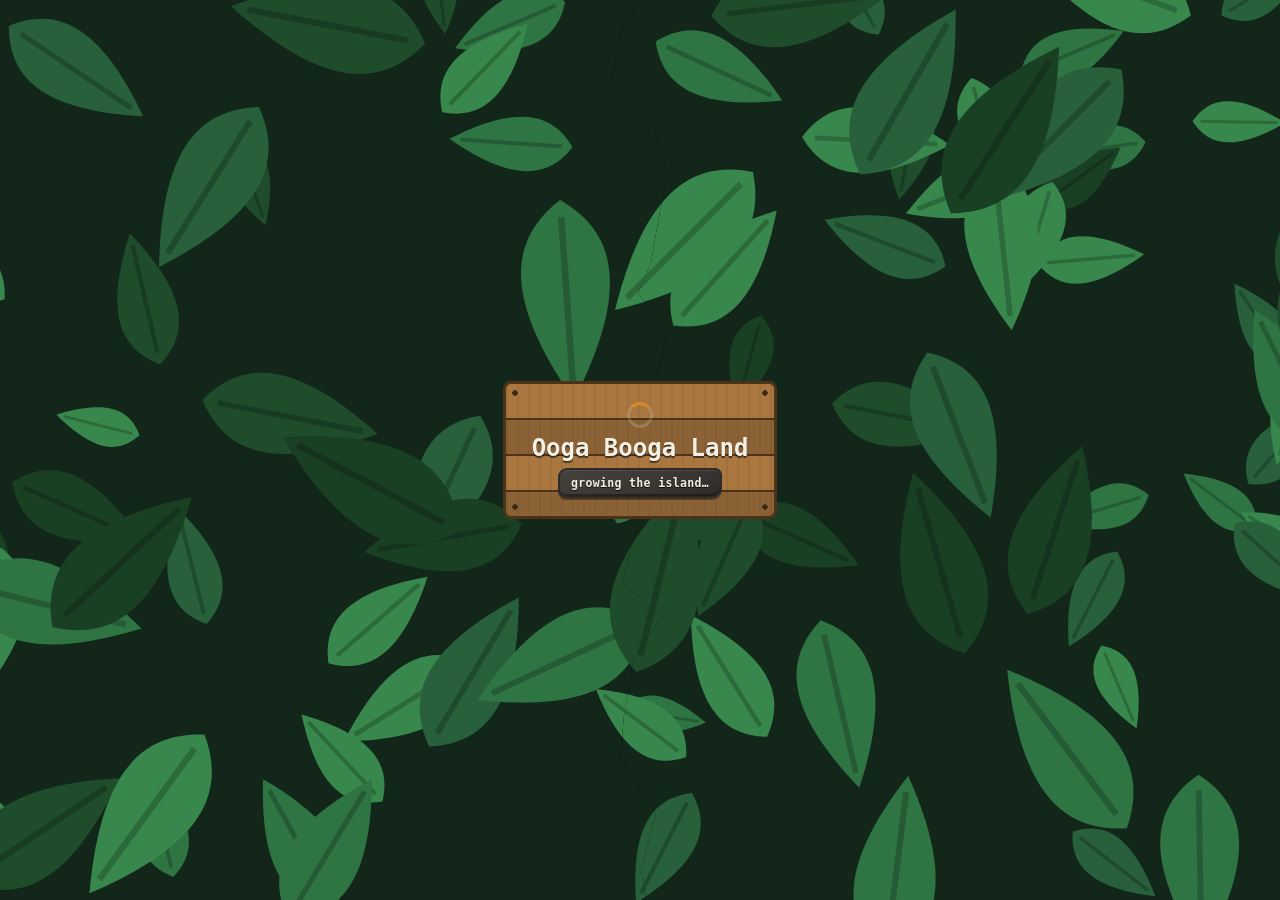
==== commit 3b6906b5: "feat(poker): add account gateway, local recovery and table voice Connect the existing Ember Den to O" ====
--- a/src/index.html
+++ b/src/index.html
@@ -5,12 +5,13 @@
   <meta charset="utf-8">
   <meta name="viewport" content="width=device-width, initial-scale=1, viewport-fit=cover">
   <meta http-equiv="Content-Security-Policy"
-    content="default-src 'none'; script-src 'self'; style-src 'self'; img-src 'self' data:; connect-src 'none'; base-uri 'none'; form-action 'none'">
+    content="default-src 'none'; script-src 'self'; style-src 'self'; img-src 'self' data:; media-src https://stream.noderunnersradio.com https://hodlerhiq.net; connect-src 'self' https: wss:; worker-src 'self'; base-uri 'none'; form-action 'none'">
   <meta name="referrer" content="no-referrer">
   <meta name="color-scheme" content="dark">
   <meta name="theme-color" content="#0a0a0b">
   <title>Ooga Booga Land · an island of caves where bananas feed EntropyLab contributors</title>
-  <link rel="icon" href="data:,">
+  <link rel="icon" type="image/png" sizes="32x32" href="[data-uri]">
+  <link rel="icon" type="image/png" sizes="64x64" href="[data-uri]">
   <link rel="stylesheet" href="style.css">
 </head>
 
@@ -151,19 +152,34 @@
 
     <header class="topbar">
       <div class="brand">
-        <h1><span data-sign>Ooga Booga Land</span></h1>
+        <h1><a class="home-link" href="./" title="Back to the island"><span data-sign>Ooga Booga Land</span></a></h1>
         <p data-scene="hub" id="subtitle">an island of caves</p>
         <p data-scene="lab" hidden>EntropyLab cave</p>
-      </div>
-      <time class="world-clock" id="world-clock" aria-label="Local time"></time>
-      <button type="button" class="world-bananas" id="world-bananas">
-        <svg class="banana-icon" viewBox="0 0 9 9" shape-rendering="crispEdges" aria-hidden="true">
-          <path fill="#211b14" d="M0 0h1v5H0zM2 0h1v2H2zM3 2h1v2H3zM4 4h1v1H4zM1 5h1v2H1zM5 5h1v1H5zM6 6h1v1H6zM2 7h2v1H2zM7 7h1v1H7zM4 8h4v1H4z" />
-          <path fill="#ffd84a" d="M1 2h2v2H1zM1 4h3v1H1zM2 5h3v1H2zM2 6h4v1H2zM4 7h3v1H4z" />
-          <path fill="#789a3b" d="M1 0h1v2H1z" />
-        </svg>
-        <span id="world-banana-count">1000</span><span class="world-banana-label"> bananas in pile</span>
-      </button>
+        <p data-scene="factory" hidden>Lightning Factory</p>
+        <p data-scene="bifrost" hidden>₿IFRÖST</p>
+        <p data-scene="arcade" hidden>Ooga Arcade</p>
+        <p data-scene="skee" hidden>Ooga Arcade · Thro-ball</p>
+        <p data-scene="hoops" hidden>Ooga Arcade · Hoop Shot</p>
+        <p data-scene="shy" hidden>Ooga Arcade · Coconut Toss</p>
+        <p data-scene="claw" hidden>Ooga Arcade · Claw Machine</p>
+        <p data-scene="hockey" hidden>Ooga Arcade · Air Hockey</p>
+        <p data-scene="billiards" hidden>Ooga Arcade · Pool</p>
+        <p data-scene="darts" hidden>Ooga Arcade · Darts</p>
+        <p data-scene="pinball" hidden>Ooga Arcade · Pinball</p>
+        <p data-scene="ride" hidden>Ooga Arcade · Beast Ride</p>
+        <p data-scene="invaders" hidden>Ooga Arcade · Coconut Invaders</p>
+        <p data-scene="snake" hidden>Ooga Arcade · Banana Snake</p>
+        <p data-scene="pong" hidden>Ooga Arcade · Ooga Pong</p>
+        <p data-scene="stampede" hidden>Ooga Arcade · Mammoth Stampede</p>
+        <p data-scene="flap" hidden>Ooga Arcade · Ptero Flap</p>
+        <p data-scene="breaker" hidden>Ooga Arcade · Rock Breaker</p>
+        <p data-scene="dash" hidden>Ooga Arcade · Dino Dash</p>
+        <p data-scene="stacker" hidden>Ooga Arcade · Stone Stacker</p>
+      </div>
+      <time class="world-clock" id="world-clock"></time>
+      <div class="world-block" id="world-block" aria-live="polite" aria-label="Bitcoin block height unavailable">
+        <span>Block</span><span id="world-block-height">&mdash;</span>
+      </div>
       <nav class="presets hub-presets" aria-label="Island destinations" data-scene="hub" hidden>
         <button type="button" data-preset="pile">PILE</button>
         <button type="button" data-preset="lab">LAB</button>
@@ -178,16 +194,117 @@
         <button type="button" data-preset="bench">Bench</button>
         <button type="button" class="leave" data-action="leave" data-scene="lab" hidden>Leave<span> cave</span></button>
       </nav>
+      <nav class="presets" aria-label="Lightning Factory" data-scene="factory" hidden>
+        <button type="button" data-preset="core">Core</button>
+        <button type="button" data-preset="lines">Lines</button>
+        <button type="button" data-preset="forge">Forge</button>
+        <button type="button" data-preset="treasury">Treasury</button>
+        <button type="button" class="leave" data-action="leave">Leave<span> cave</span></button>
+      </nav>
+      <nav class="presets" aria-label="Thro-ball" data-scene="skee" hidden>
+        <button type="button" data-action="carnival-mute">Sound</button>
+        <button type="button" class="leave" data-action="leave">Arcade</button>
+      </nav>
+      <nav class="presets" aria-label="Hoop Shot" data-scene="hoops" hidden>
+        <button type="button" data-action="carnival-mute">Sound</button>
+        <button type="button" class="leave" data-action="leave">Arcade</button>
+      </nav>
+      <nav class="presets" aria-label="Coconut Toss" data-scene="shy" hidden>
+        <button type="button" data-action="carnival-mute">Sound</button>
+        <button type="button" class="leave" data-action="leave">Arcade</button>
+      </nav>
+      <nav class="presets" aria-label="Claw Machine" data-scene="claw" hidden>
+        <button type="button" data-action="carnival-mute">Sound</button>
+        <button type="button" class="leave" data-action="leave">Arcade</button>
+      </nav>
+      <nav class="presets" aria-label="Air Hockey" data-scene="hockey" hidden>
+        <button type="button" data-action="carnival-mute">Sound</button>
+        <button type="button" class="leave" data-action="leave">Arcade</button>
+      </nav>
+      <nav class="presets" aria-label="Pool" data-scene="billiards" hidden>
+        <button type="button" data-action="carnival-mute">Sound</button>
+        <button type="button" class="leave" data-action="leave">Arcade</button>
+      </nav>
+      <nav class="presets" aria-label="Darts" data-scene="darts" hidden>
+        <button type="button" data-action="carnival-mute">Sound</button>
+        <button type="button" class="leave" data-action="leave">Arcade</button>
+      </nav>
+      <nav class="presets" aria-label="Pinball" data-scene="pinball" hidden>
+        <button type="button" data-action="carnival-mute">Sound</button>
+        <button type="button" class="leave" data-action="leave">Arcade</button>
+      </nav>
+      <nav class="presets" aria-label="Beast Ride" data-scene="ride" hidden>
+        <button type="button" data-action="carnival-mute">Sound</button>
+        <button type="button" class="leave" data-action="leave">Arcade</button>
+      </nav>
+      <nav class="presets" aria-label="Coconut Invaders" data-scene="invaders" hidden>
+        <button type="button" data-action="carnival-mute">Sound</button>
+        <button type="button" class="leave" data-action="leave">Arcade</button>
+      </nav>
+      <nav class="presets" aria-label="Banana Snake" data-scene="snake" hidden>
+        <button type="button" data-action="carnival-mute">Sound</button>
+        <button type="button" class="leave" data-action="leave">Arcade</button>
+      </nav>
+      <nav class="presets" aria-label="Ooga Pong" data-scene="pong" hidden>
+        <button type="button" data-action="carnival-mute">Sound</button>
+        <button type="button" class="leave" data-action="leave">Arcade</button>
+      </nav>
+      <nav class="presets" aria-label="Mammoth Stampede" data-scene="stampede" hidden>
+        <button type="button" data-action="carnival-mute">Sound</button>
+        <button type="button" class="leave" data-action="leave">Arcade</button>
+      </nav>
+      <nav class="presets" aria-label="Ptero Flap" data-scene="flap" hidden>
+        <button type="button" data-action="carnival-mute">Sound</button>
+        <button type="button" class="leave" data-action="leave">Arcade</button>
+      </nav>
+      <nav class="presets" aria-label="Rock Breaker" data-scene="breaker" hidden>
+        <button type="button" data-action="carnival-mute">Sound</button>
+        <button type="button" class="leave" data-action="leave">Arcade</button>
+      </nav>
+      <nav class="presets" aria-label="Dino Dash" data-scene="dash" hidden>
+        <button type="button" data-action="carnival-mute">Sound</button>
+        <button type="button" class="leave" data-action="leave">Arcade</button>
+      </nav>
+      <nav class="presets" aria-label="Stone Stacker" data-scene="stacker" hidden>
+        <button type="button" data-action="carnival-mute">Sound</button>
+        <button type="button" class="leave" data-action="leave">Arcade</button>
+      </nav>
+      <nav class="presets" aria-label="Ooga Arcade" data-scene="arcade" hidden>
+        <button type="button" data-preset="cabinets">Games</button>
+        <button type="button" data-preset="hoops">Hoop</button>
+        <button type="button" data-preset="skee">Thro</button>
+        <button type="button" data-preset="shy">Coconuts</button>
+        <button type="button" data-action="arcade-mute">Sound</button>
+        <button type="button" class="leave" data-action="leave">Leave<span> cave</span></button>
+      </nav>
       <nav class="presets" aria-label="Race" data-scene="race" hidden>
         <button type="button" data-action="garage" id="race-garage-btn">Garage</button>
         <button type="button" data-action="mute" id="race-mute" aria-label="Mute sound" aria-pressed="false">Sound</button>
         <button type="button" class="leave" data-action="leave">Leave<span> cave</span></button>
       </nav>
+      <nav class="presets" aria-label="DSB Land" data-scene="dsb" hidden>
+        <button type="button" data-action="dsb-lookout">Island overview</button>
+        <button type="button" data-action="reset-view">Walk</button>
+        <button type="button" data-action="dsb-mute" id="dsb-mute" aria-pressed="false">Mute</button>
+      </nav>
+      <nav class="presets" aria-label="₿IFRÖST" data-scene="bifrost" hidden>
+        <button type="button" data-preset="core">Core</button>
+        <button type="button" data-preset="dsb">DSB</button>
+        <button type="button" data-preset="poker">Poker</button>
+        <button type="button" data-preset="sky">Sky</button>
+        <button type="button" class="leave" data-action="leave">Leave<span> chamber</span></button>
+      </nav>
       <nav class="presets" aria-label="Drop" data-scene="drop" hidden>
         <button type="button" data-action="drop-board" id="drop-board-btn">Board</button>
         <button type="button" data-action="mute" id="drop-mute" aria-label="Mute sound" aria-pressed="false">Sound</button>
         <button type="button" class="leave" data-action="leave">Back<span> to the island</span></button>
       </nav>
+      <nav class="presets" aria-label="Mine" data-scene="mine" hidden>
+        <button type="button" data-action="mine-view" id="mine-view-btn" aria-pressed="false">View</button>
+        <button type="button" data-action="mine-pause" id="mine-pause-btn" aria-pressed="false">Pause</button>
+        <button type="button" data-action="mute" id="mine-mute" aria-label="Mute sound" aria-pressed="false">Sound</button>
+        <button type="button" class="leave" data-action="leave">Leave<span> cave</span></button>
+      </nav>
       <nav class="presets" aria-label="Orbit" data-scene="orbit" hidden>
         <button type="button" data-action="orbit-build" id="orbit-build-btn">Build</button>
         <button type="button" data-action="mute" id="orbit-mute" aria-label="Mute sound" aria-pressed="false">Sound</button>
@@ -195,7 +312,7 @@
       </nav>
     </header>
 
-    <aside class="sheet" id="sheet" data-open="true">
+    <aside class="sheet" id="sheet" data-open="false">
       <button type="button" class="sheet-toggle sheet-toggle-bananas" id="sheet-bananas"
         aria-label="Bananas and project metrics">
         <svg class="banana-icon" viewBox="0 0 9 9" shape-rendering="crispEdges" aria-hidden="true">
@@ -243,7 +360,7 @@
           <div class="stat"><b data-metric="issues">&ndash;</b><span>open issues</span></div>
           <div class="stat"><b data-metric="stars">&ndash;</b><span>stars</span></div>
         </div>
-        <p class="help">Live project numbers arrive with the GitHub link.</p>
+        <p class="help">Live numbers come with the GitHub link.</p>
         <button type="button" class="feed-open" data-action="feed"><span data-sign>Feed the Ooga Boogas</span></button>
       </section>
       <section class="panel" data-panel="loot" role="tabpanel" hidden>
@@ -256,6 +373,14 @@
       </section>
       <footer class="sheet-foot">
         <span class="quality" id="quality" aria-live="polite"></span>
+        <span class="account" id="account" hidden>
+          <span class="account-name" id="account-name" hidden></span>
+          <button type="button" class="link" data-action="account-login" id="account-login">Sign in with GitHub</button>
+          <span class="account-room" id="account-room" hidden></span>
+          <button type="button" class="link" data-action="account-rejoin" id="account-rejoin" hidden>Play here</button>
+          <button type="button" class="link" data-action="account-voice" id="account-voice" aria-pressed="false" hidden>Join voice</button>
+          <button type="button" class="link" data-action="account-logout" id="account-logout" hidden>Sign out</button>
+        </span>
         <button type="button" class="link" data-action="reset">Reset demo</button>
       </footer>
     </aside>
@@ -269,31 +394,87 @@
 
     <div class="equipment-hud" id="equipment-hud">
       <div class="weapon-equipment-row">
-      <button type="button" class="mode-hud" id="mode-hud" data-action="mode-toggle" data-selected="false" data-shooter="false"
-        aria-label="Free roam. Select an Ooga Booga to take control" title="Free roam" hidden>
-        <svg class="freeroam-icon" id="freeroam-icon" viewBox="0 0 32 32" shape-rendering="crispEdges" aria-hidden="true">
-          <path fill="#7dba69" d="M14 3h4v5h-4zM14 24h4v5h-4zM3 14h5v4H3zM24 14h5v4h-5z" />
-          <path fill="#b8d8aa" d="M10 6h4v3h-2v3H9V10H6V8h4zM18 6h4v2h4v2h-3v2h-3V9h-2zM6 22v-4h3v2h3v3h2v3h-4v-2H6zM20 20h3v-2h3v4h-4v4h-4v-3h2z" />
-          <path fill="#323b35" d="M13 12h6v2h2v6h-2v2h-6v-2h-2v-6h2z" />
-          <path fill="#ffd84a" d="M15 14h2v6h-2zM13 16h6v2h-6z" />
-        </svg>
-        <canvas class="mode-face-icon" id="mode-face-icon" width="48" height="48" aria-hidden="true" hidden></canvas>
-        <span class="mode-health" id="mode-health" role="progressbar" aria-label="Health" aria-valuemin="0" aria-valuemax="25" aria-valuenow="25" hidden><span id="mode-health-fill"></span></span>
-        <span class="detached-destinations" id="detached-destinations" aria-label="Detached camera destinations">
+      <button type="button" class="mode-hud" id="destination-hud" data-action="mode-preset" data-selected="false"
+        aria-labelledby="detached-destination-name destination-hud-label" title="Ooga Booga Land destinations" hidden>
+        <img class="freeroam-icon" id="freeroam-icon" alt="" aria-hidden="true">
+        <span class="detached-destinations" id="detached-destinations">
           <span class="detached-dot" data-detached-preset="pile" title="Pile"></span>
           <span class="detached-dot" data-detached-preset="lab" title="Lab"></span>
           <span class="detached-dot" data-detached-preset="mirror" title="Mirror"></span>
           <span class="detached-dot" data-detached-preset="underground" title="HQ"></span>
           <span class="detached-dot" data-detached-preset="basement" title="Basement"></span>
+          <span class="detached-dot" data-detached-preset="mempool" title="Mempool"></span>
         </span>
         <span class="detached-destination-name" id="detached-destination-name" aria-live="polite"></span>
+        <span id="destination-hud-label" hidden>Ooga Booga Land destinations. Select a dot or press to cycle places</span>
+      </button>
+      <button type="button" class="mode-hud" id="own-ooga-hud" data-action="mode-retake" data-selected="true"
+        aria-label="Return to your Ooga" title="Return to your Ooga" hidden>
+        <canvas class="mode-face-icon" id="own-ooga-face-icon" width="48" height="48" aria-hidden="true"></canvas>
+        <span class="mode-health" id="own-ooga-health" role="progressbar" aria-label="Your Ooga's health" aria-valuemin="0" aria-valuemax="25" aria-valuenow="25"><span id="own-ooga-health-fill"></span></span>
+      </button>
+      <button type="button" class="mode-hud" id="mode-hud" data-action="mode-toggle" data-selected="false" data-shooter="false"
+        aria-label="Character controls" title="Character controls" hidden>
+        <canvas class="mode-face-icon" id="mode-face-icon" width="48" height="48" aria-hidden="true" hidden></canvas>
+        <span class="mode-health" id="mode-health" role="progressbar" aria-label="Health" aria-valuemin="0" aria-valuemax="25" aria-valuenow="25" hidden><span id="mode-health-fill"></span></span>
+      </button>
+      <button type="button" class="jetpack-hud" id="jetpack-hud" data-action="jetpack-toggle"
+        data-equipped="false" aria-label="Put on jetpack" aria-pressed="false" hidden>
+        <svg class="jetpack-icon" viewBox="0 0 12 14" shape-rendering="crispEdges" aria-hidden="true">
+          <path fill="#9aa1a8" d="M1 1h3v1H1zM8 1h3v1H8zM4 3h4v6H4z" />
+          <path fill="#c8552f" d="M1 2h3v8H1zM8 2h3v8H8z" />
+          <path fill="#e47b4f" d="M1 2h1v7H1zM8 2h1v7H8z" />
+          <path fill="#3c3f44" d="M1 10h3v1H1zM8 10h3v1H8zM4 5h4v2H4z" />
+          <path fill="#ffb13b" d="M1 11h3v1H1zM8 11h3v1H8z" />
+          <path fill="#ffe9a8" d="M2 12h1v1H2zM9 12h1v1H9z" />
+        </svg>
+        <span class="equipment-compact jetpack-compact">
+          <span class="jetpack-compact-fuel" id="jetpack-fuel-compact" role="meter" aria-label="Jetpack fuel"
+            aria-valuemin="0" aria-valuemax="100" aria-valuenow="100">
+            <span class="jetpack-compact-fuel-fill" id="jetpack-fuel-compact-fill"></span>
+          </span>
+        </span>
+        <div class="jetpack-readout">
+          <div class="jetpack-label"><span>Fuel</span><span id="jetpack-fuel-value" aria-hidden="true">100%</span></div>
+          <div class="jetpack-fuel" id="jetpack-fuel" role="progressbar" aria-label="Jetpack fuel"
+            aria-valuemin="0" aria-valuemax="100" aria-valuenow="100">
+            <span class="jetpack-fuel-fill" id="jetpack-fuel-fill"></span>
+          </div>
+        </div>
+      </button>
+      <button type="button" class="gorilla-hud" id="gorilla-smash-hud" data-action="gorilla-smash"
+        aria-label="Ground smash; hold for double damage" title="Ground smash · hold for double damage (1)" hidden>
+        <span class="weapon-toggle">
+        <svg class="gorilla-action-icon" viewBox="0 0 32 32" shape-rendering="crispEdges" aria-hidden="true">
+          <path fill="#1d1a18" d="M2 9h8v16H2z" />
+          <path fill="#393634" d="M3 11h6v12H3z" />
+          <path fill="#1d1a18" d="M2 11h6V8h3V5h4V3h6v2h4v3h3v5h2v12h-2v3h-3v2H13v-2H9v-3H7v-2H2z" />
+          <path fill="#393634" d="M3 13h6v-3h3V7h4V5h4v2h4v3h2v5h2v9h-2v3h-3v1h-9v-2h-3v-3H8v-2H3z" />
+          <path fill="#68615a" d="M12 10h3V7h4v3h2v12h-2v4h-5v-2h-3v-4H9v-7h3z" />
+          <path fill="#8b8278" d="M13 10h3V8h3v3h-3v8h-3v-3h-2v-3h2z" />
+          <path fill="#81786e" d="M21 11h5v2h2v2h-7zM21 17h7v3h-7zM21 22h6v3h-6zM20 27h5v1h-5z" />
+          <path fill="#a0978c" d="M22 12h4v1h-4zM22 17h5v1h-5zM22 22h4v1h-4z" />
+          <path fill="#24211e" d="M20 15h8v2h-8zM20 20h8v2h-8zM19 25h7v2h-7z" />
+          <path fill="#1d1a18" d="M17 5h7v3h3v5h-2v4h-5v-3h-3v-4h-2V7h2z" />
+          <path fill="#80776f" d="M18 6h5v3h2v4h-2v2h-2v-3h-3V9h-1V7h1z" />
+          <path fill="#aaa096" d="M18 6h4v2h-4zM22 9h2v2h-2z" />
+          <path fill="#403b36" d="M23 11h2v2h-2v1h-1v-2h1z" />
+          <path fill="#24211e" d="M4 14h2v3H4zM6 19h3v2H6zM9 10h2v3H9z" />
+        </svg>
+        </span>
+        <span class="equipment-compact primary-readout">
+          <span class="primary-strength" id="gorilla-strength" role="meter" aria-label="Ground smash power"
+            aria-valuemin="0" aria-valuemax="200" aria-valuenow="100" aria-valuetext="100% of normal smash damage">
+            <span class="primary-strength-fill" id="gorilla-strength-fill"></span>
+          </span>
+        </span>
       </button>
       <button type="button" class="primary-hud" id="primary-hud" data-action="weapon-primary" data-equipped="false" data-charging="false"
         aria-label="Equip primary melee weapon" aria-pressed="false" title="Equip primary melee weapon (1)" hidden>
         <span class="weapon-toggle"><canvas class="primary-icon" id="primary-icon" width="48" height="48" aria-hidden="true"></canvas></span>
         <span class="equipment-compact primary-readout">
           <span class="primary-strength" id="primary-strength" role="meter" aria-label="Melee hit strength"
-            aria-valuemin="50" aria-valuemax="200" aria-valuenow="50" aria-valuetext="50% of normal swing damage">
+            aria-valuemin="25" aria-valuemax="200" aria-valuenow="100" aria-valuetext="100% of normal swing damage">
             <span class="primary-strength-fill" id="primary-strength-fill"></span>
           </span>
         </span>
@@ -409,30 +590,6 @@
         </span>
       </button>
       </div>
-      <button type="button" class="jetpack-hud" id="jetpack-hud" data-action="jetpack-toggle"
-        data-equipped="false" aria-label="Put on jetpack" aria-pressed="false" hidden>
-        <svg class="jetpack-icon" viewBox="0 0 12 14" shape-rendering="crispEdges" aria-hidden="true">
-          <path fill="#9aa1a8" d="M1 1h3v1H1zM8 1h3v1H8zM4 3h4v6H4z" />
-          <path fill="#c8552f" d="M1 2h3v8H1zM8 2h3v8H8z" />
-          <path fill="#e47b4f" d="M1 2h1v7H1zM8 2h1v7H8z" />
-          <path fill="#3c3f44" d="M1 10h3v1H1zM8 10h3v1H8zM4 5h4v2H4z" />
-          <path fill="#ffb13b" d="M1 11h3v1H1zM8 11h3v1H8z" />
-          <path fill="#ffe9a8" d="M2 12h1v1H2zM9 12h1v1H9z" />
-        </svg>
-        <span class="equipment-compact jetpack-compact">
-          <span class="jetpack-compact-fuel" id="jetpack-fuel-compact" role="meter" aria-label="Jetpack fuel"
-            aria-valuemin="0" aria-valuemax="100" aria-valuenow="100">
-            <span class="jetpack-compact-fuel-fill" id="jetpack-fuel-compact-fill"></span>
-          </span>
-        </span>
-        <div class="jetpack-readout">
-          <div class="jetpack-label"><span>Fuel</span><span id="jetpack-fuel-value" aria-hidden="true">100%</span></div>
-          <div class="jetpack-fuel" id="jetpack-fuel" role="progressbar" aria-label="Jetpack fuel"
-            aria-valuemin="0" aria-valuemax="100" aria-valuenow="100">
-            <span class="jetpack-fuel-fill" id="jetpack-fuel-fill"></span>
-          </div>
-        </div>
-      </button>
     </div>
     <div class="joysticks">
       <div class="joystick" id="joy-move" aria-hidden="true"><span></span></div>
@@ -448,15 +605,15 @@
         </div>
         <div class="garage-columns">
           <div class="garage-col">
-            <h3>Ooga</h3>
+            <h3 class="section-head">Ooga</h3>
             <ul class="garage-list" id="garage-racers"></ul>
           </div>
           <div class="garage-col">
-            <h3>Ride</h3>
+            <h3 class="section-head">Ride</h3>
             <ul class="garage-list" id="garage-mounts"></ul>
           </div>
           <div class="garage-col">
-            <h3>Track</h3>
+            <h3 class="section-head">Track</h3>
             <ul class="garage-list" id="garage-tracks"></ul>
           </div>
         </div>
@@ -464,30 +621,50 @@
           <p class="help" id="garage-help">Arrows or W A S D drive · Space drifts · E throws · Q looks back</p>
           <button type="button" class="feed-open race-go race-cup" data-action="cup-start"><span
               data-sign>Cup</span></button>
+          <button type="button" class="race-mirror" data-action="race-mirror" id="garage-mirror" aria-pressed="false" hidden title="Every track flipped, the Cup gold prize">Mirror</button>
           <button type="button" class="feed-open race-go" data-action="race-start"><span data-sign>Race!</span></button>
         </div>
       </section>
       <div class="race-strip" id="race-strip" hidden>
         <div class="race-hud race-hud-left">
           <div class="race-rank"><b id="race-rank">1</b><span id="race-rank-suffix">st</span><small
-              id="race-field">/7</small></div>
+              id="race-field">&nbsp;</small></div>
           <div class="race-lap"><span>Lap</span><b id="race-lap">1</b><small id="race-laps">/3</small></div>
         </div>
         <div class="race-hud race-hud-right">
           <div class="race-time" id="race-time">0:00.00</div>
           <div class="race-item" id="race-item" data-item=""><span id="race-item-name">&nbsp;</span></div>
-          <div class="race-boost"><span class="race-boost-fill" id="race-boost-fill"></span></div>
+          <div class="race-meter"><div class="race-boost"><span class="race-boost-fill" id="race-boost-fill" data-tier="0"></span></div><span class="race-pips" id="race-pips" aria-label="Bananas"><i></i><i></i><i></i><i></i><i></i><i></i><i></i><i></i><i></i><i></i></span></div>
           <div class="race-speed"><b id="race-speed">0</b><span>ooga/s</span></div>
         </div>
       </div>
       <div class="race-center" id="race-center" hidden>3</div>
       <div class="race-notice" id="race-notice" hidden>&nbsp;</div>
       <button type="button" class="act race-item-btn" id="item-btn" data-action="item" hidden>Throw</button>
+      <section class="race-results game-intro" id="race-intro" data-intro="race" hidden aria-label="Ooga Rally">
+        <div class="game-intro-glow" aria-hidden="true"><div class="game-intro-rays"></div></div>
+        <p class="game-intro-kicker">A kart race for the crew</p>
+        <h2 class="game-intro-title"><span data-sign>Ooga Rally</span></h2>
+        <svg class="game-intro-coin" viewBox="0 0 16 16" shape-rendering="crispEdges" aria-hidden="true"><path fill="#c9c2b0" d="M2 0h1v16H2z" /><path fill="#f3efe4" d="M3 1h11v8H3z" /><path fill="#1b1b1b" d="M3 1h2v2H3zM7 1h2v2H7zM11 1h2v2H11zM5 3h2v2H5zM9 3h2v2H9zM13 3h1v2H13zM3 5h2v2H3zM7 5h2v2H7zM11 5h2v2H11zM5 7h2v2H5zM9 7h2v2H9zM13 7h1v2H13z" /></svg>
+        <p class="game-intro-goal">Podium on all three tracks and take the <b>Cup</b>.</p>
+        <ul class="game-rules">
+          <li><svg class="game-rule-icon" viewBox="0 0 9 9" shape-rendering="crispEdges" aria-hidden="true"><path fill="#3a2a0a" d="M4 0h4v1H4zM3 1h1v2H3zM2 3h1v1H2zM1 4h1v1H1zM5 5h1v1H5zM4 6h1v1H4zM3 7h1v2H3z" /><path fill="#ffd84a" d="M4 1h3v1H4zM4 2h2v1H4zM3 3h4v1H3zM2 4h5v1H2zM4 5h1v1H4zM3 6h1v1H3z" /></svg><b>Drift to boost</b><small data-coarse="Hold Drift, let go for a burst.">Hold Space, let go for a burst.</small></li>
+          <li><svg class="game-rule-icon" viewBox="0 0 9 9" shape-rendering="crispEdges" aria-hidden="true"><path fill="#211b14" d="M0 0h1v5H0zM2 0h1v2H2zM3 2h1v2H3zM4 4h1v1H4zM1 5h1v2H1zM5 5h1v1H5zM6 6h1v1H6zM2 7h2v1H2zM7 7h1v1H7zM4 8h4v1H4z" /><path fill="#ffd84a" d="M1 2h2v2H1zM1 4h3v1H1zM2 5h3v1H2zM2 6h4v1H2zM4 7h3v1H4z" /><path fill="#789a3b" d="M1 0h1v2H1z" /></svg><b>Bananas are turbo</b><small>Every one you pass fills the meter.</small></li>
+          <li><svg class="game-rule-icon" viewBox="0 0 9 9" shape-rendering="crispEdges" aria-hidden="true"><path fill="#9aa3ad" d="M1 1h5v1H1zM0 2h1v1H0zM6 2h1v1H6z" /><path fill="#8a5a32" d="M3 2h1v1H3zM4 3h1v1H4zM5 4h1v1H5zM6 5h1v1H6zM7 6h1v2H7z" /></svg><b>Crates hand out items</b><small data-coarse="Throw fires whatever you hold.">E throws a rock or drops a peel.</small></li>
+          <li><svg class="game-rule-icon" viewBox="0 0 9 9" shape-rendering="crispEdges" aria-hidden="true"><path fill="#c9c2b0" d="M1 0h1v9H1z" /><path fill="#f3efe4" d="M2 0h6v5H2z" /><path fill="#1b1b1b" d="M2 0h2v1H2zM6 0h2v1H6zM4 1h2v1H4zM2 2h2v1H2zM6 2h2v1H6zM4 3h2v1H4zM2 4h2v1H2zM6 4h2v1H6z" /></svg><b>Three laps, three tracks</b><small>A podium offers the next one.</small></li>
+          <li><svg class="game-rule-icon" viewBox="0 0 9 9" shape-rendering="crispEdges" aria-hidden="true"><path fill="#ff8a73" d="M4 1h1v7H4zM3 2h3v1H3zM2 3h1v1H2zM6 3h1v1H6z" /></svg><b>Mind the gaps</b><small>Hit the ramps straight and fast.</small></li>
+          <li><svg class="game-rule-icon" viewBox="0 0 9 9" shape-rendering="crispEdges" aria-hidden="true"><path fill="#7ee29a" d="M1 6h2v2H1zM4 4h2v4H4zM7 1h1v7H7z" /></svg><b>Rain slicks the road</b><small>Some days it pours. Brake early.</small></li>
+        </ul>
+        <div class="actions">
+          <button type="button" class="game-intro-go" data-action="intro-go">Race!</button>
+          <button type="button" data-action="leave">Exit Game</button>
+        </div>
+      </section>
       <section class="race-results" id="race-results" hidden aria-label="Results">
         <h2><span data-sign>Finish</span></h2>
         <p class="race-note" id="race-cup-note" hidden></p>
         <ol class="race-podium" id="race-podium"></ol>
-        <h3 class="race-standings-head" id="race-standings-head" hidden>Cup standings</h3>
+        <h3 class="section-head race-standings-head" id="race-standings-head" hidden>Cup standings</h3>
         <ol class="race-podium race-standings" id="race-standings" hidden></ol>
         <p class="help" id="race-summary"></p>
         <div class="actions">
@@ -516,11 +693,11 @@
         </div>
         <div class="garage-columns drop-columns">
           <div class="garage-col">
-            <h3>Ooga</h3>
+            <h3 class="section-head">Ooga</h3>
             <ul class="garage-list" id="drop-oogas"></ul>
           </div>
           <div class="garage-col">
-            <h3>Best drop</h3>
+            <h3 class="section-head">Best drop</h3>
             <ul class="garage-list drop-rows" id="drop-best"></ul>
           </div>
         </div>
@@ -542,6 +719,25 @@
       </div>
       <div class="race-center" id="drop-center" hidden>JUMP</div>
       <div class="race-notice" id="drop-notice" hidden>&nbsp;</div>
+      <section class="race-results game-intro" id="drop-intro" data-intro="drop" hidden aria-label="Ooga Drop">
+        <div class="game-intro-glow" aria-hidden="true"><div class="game-intro-rays"></div></div>
+        <p class="game-intro-kicker">A skydive back onto the island</p>
+        <h2 class="game-intro-title"><span data-sign>Ooga Drop</span></h2>
+        <svg class="game-intro-coin" viewBox="0 0 16 16" shape-rendering="crispEdges" aria-hidden="true"><path fill="#f5c542" d="M5 1h6v1H5zM3 2h10v1H3zM2 3h12v1H2zM1 4h14v2H1zM2 6h12v1H2z" /><path fill="#d8892b" d="M4 6h1v1H4zM7 6h2v1H7zM11 6h1v1H11z" /><path fill="#f3efe4" d="M2 7h1v2H2zM3 9h1v2H3zM4 11h1v1H4zM13 7h1v2H13zM12 9h1v2H12zM11 11h1v1H11zM7 7h1v5H7zM8 7h1v5H8z" /><path fill="#e0a878" d="M7 12h2v2H7z" /><path fill="#7a3f0c" d="M7 14h2v2H7z" /></svg>
+        <p class="game-intro-goal">Fall through every hoop and land on the <b>banana pile</b>.</p>
+        <ul class="game-rules">
+          <li><svg class="game-rule-icon" viewBox="0 0 9 9" shape-rendering="crispEdges" aria-hidden="true"><path fill="#3a2a0a" d="M4 0h4v1H4zM3 1h1v2H3zM2 3h1v1H2zM1 4h1v1H1zM5 5h1v1H5zM4 6h1v1H4zM3 7h1v2H3z" /><path fill="#ffd84a" d="M4 1h3v1H4zM4 2h2v1H4zM3 3h4v1H3zM2 4h5v1H2zM4 5h1v1H4zM3 6h1v1H3z" /></svg><b>Jump at the mark</b><small data-coarse="Tap Jump! when the plane calls it.">Space when the plane calls it.</small></li>
+          <li><svg class="game-rule-icon" viewBox="0 0 9 9" shape-rendering="crispEdges" aria-hidden="true"><path fill="#ff8a73" d="M4 1h1v7H4zM3 2h3v1H3zM2 3h1v1H2zM6 3h1v1H6z" /></svg><b>Belly down is slow</b><small>Head down is fast. Tilt to track.</small></li>
+          <li><svg class="game-rule-icon" viewBox="0 0 9 9" shape-rendering="crispEdges" aria-hidden="true"><path fill="#7fe0ff" d="M3 0h3v1H3zM2 1h1v1H2zM6 1h1v1H6zM1 2h1v5H1zM7 2h1v5H7zM2 7h1v1H2zM6 7h1v1H6zM3 8h3v1H3z" /></svg><b>Fall through the hoops</b><small>Every one you hit is points.</small></li>
+          <li><svg class="game-rule-icon" viewBox="0 0 9 9" shape-rendering="crispEdges" aria-hidden="true"><path fill="#f5c542" d="M2 0h5v1H2zM1 1h7v2H1zM2 3h5v1H2z" /><path fill="#f3efe4" d="M2 4h1v2H2zM6 4h1v2H6zM3 6h1v1H3zM5 6h1v1H5z" /><path fill="#e0a878" d="M4 7h1v2H4z" /></svg><b>Pull in time</b><small data-coarse="Pull! opens the chute.">Space opens the chute. S flares.</small></li>
+          <li><svg class="game-rule-icon" viewBox="0 0 9 9" shape-rendering="crispEdges" aria-hidden="true"><path fill="#211b14" d="M0 0h1v5H0zM2 0h1v2H2zM3 2h1v2H3zM4 4h1v1H4zM1 5h1v2H1zM5 5h1v1H5zM6 6h1v1H6zM2 7h2v1H2zM7 7h1v1H7zM4 8h4v1H4z" /><path fill="#ffd84a" d="M1 2h2v2H1zM1 4h3v1H1zM2 5h3v1H2zM2 6h4v1H2zM4 7h3v1H4z" /><path fill="#789a3b" d="M1 0h1v2H1z" /></svg><b>Land on the pile</b><small>Any landing under the canopy counts.</small></li>
+          <li><svg class="game-rule-icon" viewBox="0 0 9 9" shape-rendering="crispEdges" aria-hidden="true"><path fill="#9aa3ad" d="M1 1h5v1H1zM0 2h1v1H0zM6 2h1v1H6z" /><path fill="#8a5a32" d="M3 2h1v1H3zM4 3h1v1H4zM5 4h1v1H5zM6 5h1v1H6zM7 6h1v2H7z" /></svg><b>No chute, no mercy</b><small>The ground picks its own ending.</small></li>
+        </ul>
+        <div class="actions">
+          <button type="button" class="game-intro-go" data-action="intro-go">Fly!</button>
+          <button type="button" data-action="leave">Exit Game</button>
+        </div>
+      </section>
       <section class="race-results" id="drop-results" hidden aria-label="Drop results">
         <h2><span data-sign>Landed</span></h2>
         <ol class="race-podium drop-rows" id="drop-score"></ol>
@@ -553,27 +749,332 @@
         </div>
       </section>
     </div>
+    <div class="race arcade-ui" id="arcade-ui" data-scene="arcade" hidden>
+      <section class="race-results prize-panel" id="prize-panel" hidden aria-label="Prize counter">
+        <h2><span data-sign>Prize counter</span></h2>
+        <p class="prize-balance">Ooga got <b id="prize-tickets">0</b> tickets</p>
+        <ul class="prize-grid">
+          <li class="prize" data-prize="banana-plush"><svg class="prize-icon" viewBox="0 0 9 9" shape-rendering="crispEdges" aria-hidden="true"><path fill="#f5d142" d="M7 0h1v2H7zM6 2h2v2H6zM5 4h2v1H5zM4 5h2v1H4zM1 6h4v1H1zM0 7h3v1H0z" /><path fill="#6b4a26" d="M7 0h1v1H7z" /></svg><b>Banana plush</b><small><span class="prize-cost">30</span> tickets</small><button type="button" class="prize-buy" data-prize="banana-plush" data-cost="30">Trade</button></li>
+          <li class="prize" data-prize="coconut-cup"><svg class="prize-icon" viewBox="0 0 9 9" shape-rendering="crispEdges" aria-hidden="true"><path fill="#c8583a" d="M6 0h1v3H6z" /><path fill="#6b4a26" d="M2 3h5v1H2zM1 4h7v3H1zM2 7h5v1H2z" /><path fill="#f3efe4" d="M2 4h5v1H2z" /></svg><b>Coconut cup</b><small><span class="prize-cost">60</span> tickets</small><button type="button" class="prize-buy" data-prize="coconut-cup" data-cost="60">Trade</button></li>
+          <li class="prize" data-prize="bone-kazoo"><svg class="prize-icon" viewBox="0 0 9 9" shape-rendering="crispEdges" aria-hidden="true"><path fill="#efe6d2" d="M0 2h2v2H0zM0 5h2v2H0zM2 3h5v3H2zM7 2h2v2H7zM7 5h2v2H7z" /></svg><b>Bone kazoo</b><small><span class="prize-cost">100</span> tickets</small><button type="button" class="prize-buy" data-prize="bone-kazoo" data-cost="100">Trade</button></li>
+          <li class="prize" data-prize="gold-sticker"><svg class="prize-icon" viewBox="0 0 9 9" shape-rendering="crispEdges" aria-hidden="true"><path fill="#c9a36a" d="M3 0h3v1H3zM3 1h1v1H3zM5 1h1v1H5z" /><path fill="#efe6d2" d="M4 1h1v1H4z" /><path fill="#f2dcc2" d="M2 2h5v1H2zM1 3h7v4H1zM2 7h5v1H2z" /><path fill="#d9953a" d="M2 3h5v1H2zM2 4h1v3H2zM6 4h1v3H6zM4 5h1v2H4zM5 6h1v1H5z" /></svg><b>Shell charm</b><small><span class="prize-cost">150</span> tickets</small><button type="button" class="prize-buy" data-prize="gold-sticker" data-cost="150">Trade</button></li>
+          <li class="prize" data-prize="gorilla-plush"><svg class="prize-icon" viewBox="0 0 9 9" shape-rendering="crispEdges" aria-hidden="true"><path fill="#3a3530" d="M1 0h2v2H1zM6 0h2v2H6zM2 1h5v4H2zM1 5h7v4H1z" /><path fill="#8a7a6a" d="M3 3h3v2H3z" /></svg><b>Gorilla idol</b><small><span class="prize-cost">250</span> tickets</small><button type="button" class="prize-buy" data-prize="gorilla-plush" data-cost="250">Trade</button></li>
+          <li class="prize" data-prize="crown"><svg class="prize-icon" viewBox="0 0 9 9" shape-rendering="crispEdges" aria-hidden="true"><path fill="#d8563a" d="M2 1h1v4H2z" /><path fill="#f2e8d0" d="M4 1h1v4H4z" /><path fill="#3a3432" d="M4 0h1v1H4z" /><path fill="#e0a040" d="M6 1h1v4H6z" /><path fill="#efe6d2" d="M1 5h1v1H1zM3 5h1v1H3zM5 5h1v1H5zM7 5h1v1H7z" /><path fill="#7a4a26" d="M1 6h7v2H1z" /><path fill="#d9a441" d="M3 6h3v1H3z" /></svg><b>Feather crown</b><small><span class="prize-cost">500</span> tickets</small><button type="button" class="prize-buy" data-prize="crown" data-cost="500">Trade</button></li>
+        </ul>
+        <p class="help">Every game pays tickets. Trade for loot!</p>
+        <div class="actions"><button type="button" class="prize-close">Ooga done</button></div>
+      </section>
+    </div>
+    <div class="race carnival" id="carnival" hidden>
+      <div class="carnival-flash" id="carnival-flash" aria-hidden="true"></div>
+      <div class="race-strip">
+        <div class="race-hud race-hud-left carnival-scores">
+          <div class="carnival-scoreline">
+            <div class="race-lap carnival-score"><span>Score</span><b id="carnival-score">0</b></div>
+            <div class="race-lap carnival-best" id="carnival-best-box"><span>Best</span><b id="carnival-best">0</b></div>
+          </div>
+          <div class="carnival-goal" aria-hidden="true"><span class="carnival-goal-fill" id="carnival-goal-fill"></span><svg class="carnival-goal-star" viewBox="0 0 9 9" shape-rendering="crispEdges" data-lit="false"><path d="M4 0h1v2H4zM3 2h3v1H3zM0 3h9v1H0zM1 4h7v1H1zM2 5h5v1H2zM1 6h3v2H1zM5 6h3v2H5z" /></svg><svg class="carnival-goal-star" viewBox="0 0 9 9" shape-rendering="crispEdges" data-lit="false"><path d="M4 0h1v2H4zM3 2h3v1H3zM0 3h9v1H0zM1 4h7v1H1zM2 5h5v1H2zM1 6h3v2H1zM5 6h3v2H5z" /></svg><svg class="carnival-goal-star" viewBox="0 0 9 9" shape-rendering="crispEdges" data-lit="false"><path d="M4 0h1v2H4zM3 2h3v1H3zM0 3h9v1H0zM1 4h7v1H1zM2 5h5v1H2zM1 6h3v2H1zM5 6h3v2H5z" /></svg></div>
+          <div class="carnival-record" id="carnival-record" hidden>New best!</div>
+        </div>
+        <div class="race-hud race-hud-right">
+          <div class="race-lap"><span id="carnival-left-label">Coconuts</span><b id="carnival-left">0</b></div>
+          <div class="race-lap"><span id="carnival-round-label">Round</span><b id="carnival-round">1</b></div>
+          <div class="race-lap" id="carnival-need" hidden><span id="carnival-need-label">Need</span><b id="carnival-target">0</b></div>
+        </div>
+      </div>
+      <div class="carnival-streak" id="carnival-streak" hidden>On fire!</div>
+      <div class="race-center carnival-pop" id="carnival-pop" hidden>&nbsp;</div>
+      <div class="carnival-combo" id="carnival-combo" hidden>&nbsp;</div>
+      <div class="carnival-meter" id="carnival-meter" hidden aria-hidden="true"><span class="carnival-window" id="carnival-window"></span><span class="carnival-needle" id="carnival-needle"></span></div>
+      <p class="carnival-coach" id="carnival-coach" hidden>&nbsp;</p>
+      <button type="button" class="carnival-act" data-action="carnival-act" id="carnival-act">Play</button>
+      <section class="race-results carnival-results" id="carnival-results" hidden aria-label="Results">
+        <h2><span data-sign id="carnival-title">Thro-ball</span></h2>
+        <div class="carnival-stars" id="carnival-stars"><span class="carnival-star-slot"><svg class="carnival-star" viewBox="0 0 9 9" shape-rendering="crispEdges" aria-hidden="true" data-lit="false"><path d="M4 0h1v2H4zM3 2h3v1H3zM0 3h9v1H0zM1 4h7v1H1zM2 5h5v1H2zM1 6h3v2H1zM5 6h3v2H5z" /></svg><small class="carnival-star-need">0</small></span><span class="carnival-star-slot"><svg class="carnival-star" viewBox="0 0 9 9" shape-rendering="crispEdges" aria-hidden="true" data-lit="false"><path d="M4 0h1v2H4zM3 2h3v1H3zM0 3h9v1H0zM1 4h7v1H1zM2 5h5v1H2zM1 6h3v2H1zM5 6h3v2H5z" /></svg><small class="carnival-star-need">0</small></span><span class="carnival-star-slot"><svg class="carnival-star" viewBox="0 0 9 9" shape-rendering="crispEdges" aria-hidden="true" data-lit="false"><path d="M4 0h1v2H4zM3 2h3v1H3zM0 3h9v1H0zM1 4h7v1H1zM2 5h5v1H2zM1 6h3v2H1zM5 6h3v2H5z" /></svg><small class="carnival-star-need">0</small></span></div>
+        <p class="carnival-says" id="carnival-says">Ooga okay.</p>
+        <p class="carnival-final"><b id="carnival-final">0</b><small class="carnival-newbest" id="carnival-newbest" hidden>New best!</small></p>
+        <p class="carnival-note" id="carnival-note" hidden>&nbsp;</p>
+        <ul class="race-podium carnival-rows">
+          <li><span>Best</span><b id="carnival-final-best">0</b></li>
+          <li><span>Tickets won</span><b id="carnival-won">+0</b></li>
+          <li><span>Your tickets</span><b id="carnival-tickets">0</b></li>
+        </ul>
+        <div class="actions">
+          <button type="button" data-action="carnival-again">Play again</button>
+          <button type="button" data-action="leave">Back to arcade</button>
+        </div>
+      </section>
+      <section class="race-pause" id="carnival-pause" hidden aria-label="Paused">
+        <h2><span data-sign>Paused</span></h2>
+        <p class="help carnival-help" id="carnival-help">&nbsp;</p>
+        <div class="actions">
+          <button type="button" data-action="carnival-resume">Resume</button>
+          <button type="button" data-action="leave">Back to arcade</button>
+        </div>
+      </section>
+      <section class="race-results game-intro" id="skee-intro" data-intro="skee" hidden aria-label="Thro-ball">
+        <div class="game-intro-glow" aria-hidden="true"><div class="game-intro-rays"></div></div>
+        <p class="game-intro-kicker">Roll coconut. Coconut go pop!</p>
+        <h2 class="game-intro-title"><span data-sign>Thro-ball</span></h2>
+        <svg class="game-intro-coin" viewBox="0 0 16 16" shape-rendering="crispEdges" aria-hidden="true"><path fill="#c8583a" d="M5 1h6v1H5zM3 2h2v1H3zM11 2h2v1H11zM2 3h1v2H2zM13 3h1v2H13zM1 5h1v6H1zM14 5h1v6H14zM2 11h1v2H2zM13 11h1v2H13zM3 13h2v1H3zM11 13h2v1H11zM5 14h6v1H5z" /><path fill="#d9a53a" d="M6 4h4v1H6zM4 5h2v1H4zM10 5h2v1H10zM4 6h1v4H4zM11 6h1v4H11zM4 10h2v1H4zM10 10h2v1H10zM6 11h4v1H6z" /><path fill="#efe6d2" d="M7 6h2v1H7zM6 7h4v2H6zM7 9h2v1H7z" /></svg>
+        <p class="game-intro-goal">Nine coconuts. Land them in the <b>50</b> and the <b>100s</b>.</p>
+        <ul class="game-rules">
+          <li><svg class="game-rule-icon" viewBox="0 0 9 9" shape-rendering="crispEdges" aria-hidden="true"><path fill="#f3efe4" d="M4 0h1v5H4zM5 3h1v2H5zM6 4h1v1H6zM3 5h4v3H3zM2 6h1v1H2z" /></svg><b data-coarse="Tap to aim">Space to aim</b><small>The beads show where it rolls</small></li><li><svg class="game-rule-icon" viewBox="0 0 9 9" shape-rendering="crispEdges" aria-hidden="true"><path fill="#b07a40" d="M3 0h3v1H3zM2 1h5v1H2zM1 2h7v4H1zM2 6h5v1H2zM3 7h3v1H3z" /><path fill="#d8a868" d="M3 0h1v1H3zM2 1h1v1H2zM1 2h1v2H1z" /><path fill="#8a5a2c" d="M2 4h1v2H2zM6 4h1v1H6zM4 6h1v1H4z" /><path fill="#3a2412" d="M3 2h1v1H3zM5 2h1v1H5zM4 3h1v1H4z" /></svg><b data-coarse="Tap again to roll">Space again to roll</b><small>Stop the meter in the green</small></li><li><svg class="game-rule-icon" viewBox="0 0 9 9" shape-rendering="crispEdges" aria-hidden="true"><path fill="#ff9a3c" d="M4 0h1v2H4zM3 2h3v2H3zM2 4h5v3H2zM3 7h3v1H3z" /><path fill="#ffd23a" d="M4 4h1v3H4z" /></svg><b>Hot cup pays double</b><small>A new one every coconut</small></li><li><svg class="game-rule-icon" viewBox="0 0 9 9" shape-rendering="crispEdges" aria-hidden="true"><path fill="#cdb06a" d="M8 1h1v8H8z" /><path fill="#fff3c8" d="M1 8h1v1H1zM3 7h1v1H3zM5 6h1v1H5zM7 5h1v1H7zM5 3h1v1H5zM3 2h1v1H3z" /><path fill="#ffd23a" d="M0 0h3v1H0zM1 1h1v1H1z" /></svg><b>Trick shot +50</b><small>Bank into the far 100, dead centre</small></li><li><svg class="game-rule-icon" viewBox="0 0 9 9" shape-rendering="crispEdges" aria-hidden="true"><path fill="#ffc83a" d="M3 0h3v1H3zM2 1h5v1H2zM1 2h7v4H1zM2 6h5v1H2zM3 7h3v1H3z" /><path fill="#fff3a0" d="M3 0h1v1H3zM2 1h1v1H2zM1 2h1v2H1z" /><path fill="#e0a228" d="M2 4h1v2H2zM6 4h1v1H6zM4 6h1v1H4z" /><path fill="#8a5210" d="M3 2h1v1H3zM5 2h1v1H5zM4 3h1v1H4z" /></svg><b>Golden round</b><small>The last three double the cups</small></li><li><svg class="game-rule-icon" viewBox="0 0 9 9" shape-rendering="crispEdges" aria-hidden="true"><path fill="#c8583a" d="M0 2h9v5H0z" /><path fill="#efe6d2" d="M1 3h1v1H1zM1 5h1v1H1zM3 3h5v3H3z" /><path fill="#c8583a" d="M4 4h3v1H4z" /></svg><b>Win tickets</b><small>Trade them for prizes. Ooga rich!</small></li>
+        </ul>
+        <div class="actions">
+          <button type="button" class="game-intro-go" data-action="intro-go">Roll!</button>
+          <button type="button" data-action="leave">Back to arcade</button>
+        </div>
+      </section>
+      <section class="race-results game-intro" id="hoops-intro" data-intro="hoops" hidden aria-label="Hoop Shot">
+        <div class="game-intro-glow" aria-hidden="true"><div class="game-intro-rays"></div></div>
+        <p class="game-intro-kicker">Ooga dunk coconut. Beat buzzer!</p>
+        <h2 class="game-intro-title"><span data-sign>Hoop Shot</span></h2>
+        <svg class="game-intro-coin" viewBox="0 0 16 16" shape-rendering="crispEdges" aria-hidden="true"><path fill="#f3efe4" d="M2 1h12v7H2z" /><path fill="#e0452b" d="M5 3h6v1H5zM5 4h1v2H5zM10 4h1v2H10zM5 6h6v1H5z" /><path fill="#ff6a1f" d="M4 8h8v1H4z" /><path fill="#f3efe4" d="M5 9h1v3H5zM7 9h1v4H7zM9 9h1v4H9zM11 9h1v3H11z" /><path fill="#6b4a26" d="M12 11h3v1H12zM11 12h5v3H11zM12 15h3v1H12z" /><path fill="#8a6238" d="M12 14h1v1H12zM14 14h1v1H14z" /><path fill="#2a1a0c" d="M12 12h1v1H12zM14 12h1v1H14zM13 13h1v1H13z" /></svg>
+        <p class="game-intro-goal">Five rounds. Reach each round's <b>target</b> to play on.</p>
+        <ul class="game-rules">
+          <li><svg class="game-rule-icon" viewBox="0 0 9 9" shape-rendering="crispEdges" aria-hidden="true"><path fill="#f3efe4" d="M4 0h1v5H4zM5 3h1v2H5zM6 4h1v1H6zM3 5h4v3H3zM2 6h1v1H2z" /></svg><b data-coarse="Tap to shoot">Space to shoot</b><small>Stop the meter in the green</small></li><li><svg class="game-rule-icon" viewBox="0 0 9 9" shape-rendering="crispEdges" aria-hidden="true"><path fill="#ff6a1f" d="M2 1h5v1H2z" /><path fill="#f3efe4" d="M2 2h1v2H2zM4 2h1v3H4zM6 2h1v2H6z" /><path fill="#d9a53a" d="M0 7h4v1H0zM1 6h1v3H1zM5 7h4v1H5zM7 6h1v3H7z" /></svg><b>Moving hoop</b><small>Shoot while its square glows</small></li><li><svg class="game-rule-icon" viewBox="0 0 9 9" shape-rendering="crispEdges" aria-hidden="true"><path fill="#ffc83a" d="M3 0h3v1H3zM2 1h5v1H2zM1 2h7v4H1zM2 6h5v1H2zM3 7h3v1H3z" /><path fill="#fff3a0" d="M3 0h1v1H3zM2 1h1v1H2zM1 2h1v2H1z" /><path fill="#e0a228" d="M2 4h1v2H2zM6 4h1v1H6zM4 6h1v1H4z" /><path fill="#8a5210" d="M3 2h1v1H3zM5 2h1v1H5zM4 3h1v1H4z" /></svg><b>Money rack</b><small>The last 6 seconds pay double</small></li><li><svg class="game-rule-icon" viewBox="0 0 9 9" shape-rendering="crispEdges" aria-hidden="true"><path fill="#ff5a1f" d="M4 0h1v1H4zM3 1h2v2H3zM2 3h5v5H2zM6 2h1v1H6z" /><path fill="#ffd23a" d="M3 5h3v3H3zM4 4h1v1H4z" /></svg><b>Three in a row</b><small>Sets the rim on fire: +1 a basket</small></li><li><svg class="game-rule-icon" viewBox="0 0 9 9" shape-rendering="crispEdges" aria-hidden="true"><path fill="#ffd23a" d="M4 0h1v2H4zM3 2h3v1H3zM0 3h9v1H0zM1 4h7v1H1zM2 5h5v1H2zM1 6h3v2H1zM5 6h3v2H5z" /></svg><b>Swish</b><small>Dead centre scores a bonus</small></li><li><svg class="game-rule-icon" viewBox="0 0 9 9" shape-rendering="crispEdges" aria-hidden="true"><path fill="#c8583a" d="M0 2h9v5H0z" /><path fill="#efe6d2" d="M1 3h1v1H1zM1 5h1v1H1zM3 3h5v3H3z" /><path fill="#c8583a" d="M4 4h3v1H4z" /></svg><b>Win tickets</b><small>Trade them for prizes. Ooga rich!</small></li>
+        </ul>
+        <div class="actions">
+          <button type="button" class="game-intro-go" data-action="intro-go">Shoot!</button>
+          <button type="button" data-action="leave">Back to arcade</button>
+        </div>
+      </section>
+      <section class="race-results game-intro" id="shy-intro" data-intro="shy" hidden aria-label="Coconut Toss">
+        <div class="game-intro-glow" aria-hidden="true"><div class="game-intro-rays"></div></div>
+        <p class="game-intro-kicker">Green coconut bonk brown coconut</p>
+        <h2 class="game-intro-title"><span data-sign>Coconut Toss</span></h2>
+        <svg class="game-intro-coin" viewBox="0 0 16 16" shape-rendering="crispEdges" aria-hidden="true"><path fill="#caa050" d="M0 0h16v4H0z" /><path fill="#e2bd6a" d="M0 0h16v1H0zM1 1h1v3H1zM5 1h1v3H5zM9 1h1v3H9zM13 1h1v3H13z" /><path fill="#a67f3a" d="M3 1h1v3H3zM7 1h1v3H7zM11 1h1v3H11zM15 1h1v3H15zM0 4h1v1H0zM2 4h1v1H2zM4 4h1v1H4zM6 4h1v1H6zM8 4h1v1H8zM10 4h1v1H10zM12 4h1v1H12zM14 4h1v1H14z" /><path fill="#6b4a26" d="M2 6h3v1H2zM1 7h5v3H1zM11 6h3v1H11zM10 7h5v3H10z" /><path fill="#8a6238" d="M2 9h1v1H2zM4 8h1v1H4zM13 9h1v1H13zM11 8h1v1H11z" /><path fill="#2a1a0c" d="M2 7h1v1H2zM4 7h1v1H4zM3 8h1v1H3zM11 7h1v1H11zM13 7h1v1H13zM12 8h1v1H12z" /><path fill="#ffc83a" d="M6 5h4v1H6zM5 6h6v4H5zM6 10h4v1H6z" /><path fill="#fff3a0" d="M5 8h1v2H5z" /><path fill="#8a5210" d="M6 6h1v1H6zM9 6h1v1H9zM7 7h2v1H7z" /><path fill="#8a5a34" d="M3 10h1v5H3zM7 11h2v4H7zM12 10h1v5H12z" /></svg>
+        <p class="game-intro-goal">25 throws, five racks. Knock every <b>coconut</b> off.</p>
+        <ul class="game-rules">
+          <li><svg class="game-rule-icon" viewBox="0 0 9 9" shape-rendering="crispEdges" aria-hidden="true"><path fill="#7fa83a" d="M4 1h3v1H4zM3 2h5v4H3zM4 6h3v1H4z" /><path fill="#5f8a2a" d="M3 4h1v2H3zM6 4h1v1H6z" /><path fill="#2a1a0c" d="M4 2h1v1H4zM6 2h1v1H6zM5 3h1v1H5z" /><path fill="#f3efe4" d="M0 3h2v1H0zM0 5h2v1H0z" /></svg><b data-coarse="Tap to throw">Space to throw</b><small>Dead on as the marker glows</small></li><li><svg class="game-rule-icon" viewBox="0 0 9 9" shape-rendering="crispEdges" aria-hidden="true"><path fill="#b07a40" d="M3 1h3v1H3zM2 2h5v4H2zM3 6h3v1H3z" /><path fill="#d8a868" d="M3 1h1v1H3zM2 2h1v2H2z" /><path fill="#8a5a2c" d="M4 5h1v1H4z" /><path fill="#3a2412" d="M3 2h1v1H3zM5 2h1v1H5zM4 3h1v1H4z" /><path fill="#f3efe4" d="M0 3h1v3H0zM8 3h1v3H8z" /></svg><b>Glancing hits wobble</b><small>Hit it again to drop it</small></li><li><svg class="game-rule-icon" viewBox="0 0 9 9" shape-rendering="crispEdges" aria-hidden="true"><path fill="#ff5a1f" d="M4 0h1v1H4zM3 1h2v2H3zM2 3h5v5H2zM6 2h1v1H6z" /><path fill="#ffd23a" d="M3 5h3v3H3zM4 4h1v1H4z" /></svg><b>Combo</b><small>Knock them off in a row for more</small></li><li><svg class="game-rule-icon" viewBox="0 0 9 9" shape-rendering="crispEdges" aria-hidden="true"><path fill="#ffc83a" d="M3 0h3v1H3zM2 1h5v1H2zM1 2h7v4H1zM2 6h5v1H2zM3 7h3v1H3z" /><path fill="#fff3a0" d="M3 0h1v1H3zM2 1h1v1H2zM1 2h1v2H1z" /><path fill="#e0a228" d="M2 4h1v2H2zM6 4h1v1H6zM4 6h1v1H4z" /><path fill="#8a5210" d="M3 2h1v1H3zM5 2h1v1H5zM4 3h1v1H4z" /></svg><b>Golden coconut</b><small>Worth 3. The last rack is all gold</small></li><li><svg class="game-rule-icon" viewBox="0 0 9 9" shape-rendering="crispEdges" aria-hidden="true"><path fill="#5f8a2a" d="M4 0h1v3H4z" /><path fill="#ffc83a" d="M3 3h3v1H3zM2 4h5v3H2zM3 7h3v1H3z" /><path fill="#fff3a0" d="M2 4h1v1H2z" /><path fill="#8a5210" d="M3 5h1v1H3zM5 5h1v1H5z" /></svg><b>Golden swing</b><small>Throw as it glows: +5, two throws back</small></li><li><svg class="game-rule-icon" viewBox="0 0 9 9" shape-rendering="crispEdges" aria-hidden="true"><path fill="#c8583a" d="M0 2h9v5H0z" /><path fill="#efe6d2" d="M1 3h1v1H1zM1 5h1v1H1zM3 3h5v3H3z" /><path fill="#c8583a" d="M4 4h3v1H4z" /></svg><b>Win tickets</b><small>Trade them for prizes. Ooga rich!</small></li>
+        </ul>
+        <div class="actions">
+          <button type="button" class="game-intro-go" data-action="intro-go">Throw!</button>
+          <button type="button" data-action="leave">Back to arcade</button>
+        </div>
+      </section>
+      <section class="race-results game-intro" id="claw-intro" data-intro="claw" hidden aria-label="Claw Machine">
+        <div class="game-intro-glow" aria-hidden="true"><div class="game-intro-rays"></div></div>
+        <p class="game-intro-kicker">Claw go down. Ooga grab!</p>
+        <h2 class="game-intro-title"><span data-sign>Claw Machine</span></h2>
+        <svg class="game-intro-coin" viewBox="0 0 16 16" shape-rendering="crispEdges" aria-hidden="true"><path fill="#efe6d2" d="M7 0h2v5H7zM5 5h6v2H5zM4 7h1v4H4zM11 7h1v4H11zM3 11h2v1H3zM11 11h2v1H11zM7 7h2v4H7z" /><path fill="#3a3530" d="M5 12h6v3H5zM4 13h1v1H4zM11 13h1v1H11z" /><path fill="#8a7a6a" d="M7 13h2v1H7z" /></svg>
+        <p class="game-intro-goal">Three rounds of three tries. <b>Dead centre</b> holds the prize.</p>
+        <ul class="game-rules">
+          <li><svg class="game-rule-icon" viewBox="0 0 9 9" shape-rendering="crispEdges" aria-hidden="true"><path fill="#f3efe4" d="M0 4h9v1H0zM1 3h1v3H1zM7 3h1v3H7z" /></svg><b data-coarse="Tap to stop, twice">Space to stop, twice</b><small>Across, then front to back</small></li><li><svg class="game-rule-icon" viewBox="0 0 9 9" shape-rendering="crispEdges" aria-hidden="true"><path fill="#f3efe4" d="M4 0h1v5H4zM2 3h1v1H2zM6 3h1v1H6zM3 4h1v1H3zM5 4h1v1H5z" /><path fill="#ffd23a" d="M3 7h3v2H3z" /></svg><b>Nudge in the green</b><small>Just before it lands</small></li><li><svg class="game-rule-icon" viewBox="0 0 9 9" shape-rendering="crispEdges" aria-hidden="true"><path fill="#ffd23a" d="M3 3h3v3H3z" /><path fill="#f3efe4" d="M4 0h1v2H4zM0 4h2v1H0zM7 4h2v1H7zM4 7h1v2H4z" /></svg><b>Dead centre holds</b><small>Off centre, grip in the green</small></li><li><svg class="game-rule-icon" viewBox="0 0 9 9" shape-rendering="crispEdges" aria-hidden="true"><path fill="#3a3530" d="M2 2h5v5H2zM1 1h2v2H1zM6 1h2v2H6z" /><path fill="#8a7a6a" d="M3 4h3v2H3z" /></svg><b>Idol 20, banana 12</b><small>Coconut 8. A full round +15</small></li><li><svg class="game-rule-icon" viewBox="0 0 9 9" shape-rendering="crispEdges" aria-hidden="true"><path fill="#ffc83a" d="M3 0h3v1H3zM2 1h5v1H2zM1 2h7v4H1zM2 6h5v1H2zM3 7h3v1H3z" /><path fill="#fff3a0" d="M3 0h1v1H3zM2 1h1v1H2zM1 2h1v2H1z" /><path fill="#e0a228" d="M2 4h1v2H2zM6 4h1v1H6zM4 6h1v1H4z" /><path fill="#8a5210" d="M3 2h1v1H3zM5 2h1v1H5zM4 3h1v1H4z" /></svg><b>Golden jackpot</b><small>Grows with every prize won</small></li><li><svg class="game-rule-icon" viewBox="0 0 9 9" shape-rendering="crispEdges" aria-hidden="true"><path fill="#c8583a" d="M0 2h9v5H0z" /><path fill="#efe6d2" d="M1 3h1v1H1zM1 5h1v1H1zM3 3h5v3H3z" /><path fill="#c8583a" d="M4 4h3v1H4z" /></svg><b>Win tickets</b><small>Trade them for prizes. Ooga rich!</small></li>
+        </ul>
+        <div class="actions">
+          <button type="button" class="game-intro-go" data-action="intro-go">Grab!</button>
+          <button type="button" data-action="leave">Back to arcade</button>
+        </div>
+      </section>
+      <section class="race-results game-intro" id="hockey-intro" data-intro="hockey" hidden aria-label="Air Hockey">
+        <div class="game-intro-glow" aria-hidden="true"><div class="game-intro-rays"></div></div>
+        <p class="game-intro-kicker">Whack it past other Ooga!</p>
+        <h2 class="game-intro-title"><span data-sign>Air Hockey</span></h2>
+        <svg class="game-intro-coin" viewBox="0 0 16 16" shape-rendering="crispEdges" aria-hidden="true"><path fill="#efe6d2" d="M5 1h6v1H5zM3 2h2v1H3zM11 2h2v1H11zM2 3h1v2H2zM13 3h1v2H13zM1 5h1v6H1zM14 5h1v6H14zM2 11h1v2H2zM13 11h1v2H13zM3 13h2v1H3zM11 13h2v1H11zM5 14h6v1H5z" /><path fill="#c8583a" d="M6 4h4v1H6zM4 5h2v1H4zM10 5h2v1H10zM4 6h1v4H4zM11 6h1v4H11zM4 10h2v1H4zM10 10h2v1H10zM6 11h4v1H6z" /><path fill="#d9a53a" d="M7 6h2v1H7zM6 7h4v2H6zM7 9h2v1H7z" /></svg>
+        <p class="game-intro-goal">First to <b>7</b> goals, or ahead when the sand runs out.</p>
+        <ul class="game-rules">
+          <li><svg class="game-rule-icon" viewBox="0 0 9 9" shape-rendering="crispEdges" aria-hidden="true"><path fill="#f3efe4" d="M0 4h9v1H0zM1 3h1v3H1zM7 3h1v3H7z" /></svg><b>Slide your mallet</b><small>Drag, or arrows and A D</small></li><li><svg class="game-rule-icon" viewBox="0 0 9 9" shape-rendering="crispEdges" aria-hidden="true"><path fill="#ff5a1f" d="M4 0h1v1H4zM3 1h2v2H3zM2 3h5v5H2zM6 2h1v1H6z" /><path fill="#ffd23a" d="M3 5h3v3H3zM4 4h1v1H4z" /></svg><b>Smash in the green</b><small>A power smash sets it on fire</small></li><li><svg class="game-rule-icon" viewBox="0 0 9 9" shape-rendering="crispEdges" aria-hidden="true"><path fill="#c8583a" d="M0 0h9v1H0z" /><path fill="#d9a53a" d="M1 6h1v2H1zM2 4h1v2H2zM3 2h1v2H3zM4 1h1v1H4zM5 2h1v2H5zM6 4h1v2H6z" /><path fill="#f3efe4" d="M7 6h2v2H7z" /></svg><b>Bank it off a rail</b><small>+5 a goal, on fire +5 more</small></li><li><svg class="game-rule-icon" viewBox="0 0 9 9" shape-rendering="crispEdges" aria-hidden="true"><path fill="#3a3530" d="M2 2h5v5H2zM1 1h2v2H1zM6 1h2v2H6z" /><path fill="#8a7a6a" d="M3 4h3v2H3z" /></svg><b>Three Oogas</b><small>Wall, then Basher, then Wild</small></li><li><svg class="game-rule-icon" viewBox="0 0 9 9" shape-rendering="crispEdges" aria-hidden="true"><path fill="#ffd23a" d="M4 0h1v2H4zM3 2h3v1H3zM0 3h9v1H0zM1 4h7v1H1zM2 5h5v1H2zM1 6h3v2H1zM5 6h3v2H5z" /></svg><b>Win big</b><small>A shutout scores most</small></li><li><svg class="game-rule-icon" viewBox="0 0 9 9" shape-rendering="crispEdges" aria-hidden="true"><path fill="#c8583a" d="M0 2h9v5H0z" /><path fill="#efe6d2" d="M1 3h1v1H1zM1 5h1v1H1zM3 3h5v3H3z" /><path fill="#c8583a" d="M4 4h3v1H4z" /></svg><b>Win tickets</b><small>Trade them for prizes. Ooga rich!</small></li>
+        </ul>
+        <div class="actions">
+          <button type="button" class="game-intro-go" data-action="intro-go">Face off!</button>
+          <button type="button" data-action="leave">Back to arcade</button>
+        </div>
+      </section>
+      <section class="race-results game-intro" id="billiards-intro" data-intro="billiards" hidden aria-label="Pool">
+        <div class="game-intro-glow" aria-hidden="true"><div class="game-intro-rays"></div></div>
+        <p class="game-intro-kicker">Poke coconut. Coconut go hole.</p>
+        <h2 class="game-intro-title"><span data-sign>Pool</span></h2>
+        <svg class="game-intro-coin" viewBox="0 0 16 16" shape-rendering="crispEdges" aria-hidden="true"><path fill="#2f6b3e" d="M5 1h6v1H5zM3 2h2v1H3zM11 2h2v1H11zM2 3h1v2H2zM13 3h1v2H13zM1 5h1v6H1zM14 5h1v6H14zM2 11h1v2H2zM13 11h1v2H13zM3 13h2v1H3zM11 13h2v1H11zM5 14h6v1H5z" /><path fill="#c8302a" d="M6 3h4v1H6zM5 4h6v1H5zM4 5h8v5H4zM5 10h6v1H5zM6 11h4v1H6z" /><path fill="#e63730" d="M6 3h1v1H6zM5 4h1v1H5zM4 5h1v2H4z" /><path fill="#a02622" d="M5 7h1v2H5zM10 7h1v3H10z" /><path fill="#1c140c" d="M6 5h1v1H6zM9 5h1v1H9zM7 6h2v1H7z" /><path fill="#f6ecd2" d="M7 8h2v2H7z" /></svg>
+        <p class="game-intro-goal">Ten shots. Stop on the <b>gold</b> pocket, <b>black coconut</b> last.</p>
+        <ul class="game-rules">
+          <li><svg class="game-rule-icon" viewBox="0 0 9 9" shape-rendering="crispEdges" aria-hidden="true"><path fill="#f3efe4" d="M4 0h1v5H4zM5 3h1v2H5zM6 4h1v1H6zM3 5h4v3H3zM2 6h1v1H2z" /></svg><b data-coarse="Tap to aim">Space to aim</b><small>Stop the cue on a gold pocket</small></li><li><svg class="game-rule-icon" viewBox="0 0 9 9" shape-rendering="crispEdges" aria-hidden="true"><path fill="#f3efe4" d="M4 0h1v5H4zM5 3h1v2H5zM6 4h1v1H6zM3 5h4v3H3zM2 6h1v1H2z" /></svg><b data-coarse="Tap to shoot">Space to shoot</b><small>The green sinks it, its middle +5</small></li><li><svg class="game-rule-icon" viewBox="0 0 9 9" shape-rendering="crispEdges" aria-hidden="true"><path fill="#e8483a" d="M3 0h3v1H3zM2 1h5v1H2zM1 2h7v4H1zM2 6h5v1H2zM3 7h3v1H3z" /><path fill="#ff7a5a" d="M3 0h1v1H3zM2 1h1v1H2zM1 2h1v2H1z" /><path fill="#c8302a" d="M2 4h1v2H2zM6 4h1v1H6z" /><path fill="#1c140c" d="M3 2h1v1H3zM5 2h1v1H5zM4 3h1v1H4z" /><path fill="#f6ecd2" d="M3 5h3v2H3z" /></svg><b>Coconuts score 10</b><small>The black coconut 30, last</small></li><li><svg class="game-rule-icon" viewBox="0 0 9 9" shape-rendering="crispEdges" aria-hidden="true"><path fill="#c8583a" d="M3 0h3v1H3zM1 1h2v1H1zM6 1h2v1H6zM0 3h1v3H0zM8 3h1v3H8zM1 7h2v1H1zM6 7h2v1H6zM3 8h3v1H3z" /><path fill="#d9a53a" d="M4 3h1v3H4zM3 4h3v1H3z" /></svg><b>Trick shots +10</b><small>Bank, combo or two at once</small></li><li><svg class="game-rule-icon" viewBox="0 0 9 9" shape-rendering="crispEdges" aria-hidden="true"><path fill="#efe6d2" d="M2 0h5v1H2zM1 1h7v4H1zM2 5h5v1H2zM3 6h3v2H3z" /><path fill="#1c140c" d="M2 2h2v2H2zM5 2h2v2H5zM4 4h1v1H4zM4 7h1v1H4z" /></svg><b>Fouls cost</b><small>Black too soon -20, scratch -10</small></li><li><svg class="game-rule-icon" viewBox="0 0 9 9" shape-rendering="crispEdges" aria-hidden="true"><path fill="#c8583a" d="M0 2h9v5H0z" /><path fill="#efe6d2" d="M1 3h1v1H1zM1 5h1v1H1zM3 3h5v3H3z" /><path fill="#c8583a" d="M4 4h3v1H4z" /></svg><b>Win tickets</b><small>Trade them for prizes. Ooga rich!</small></li>
+        </ul>
+        <div class="actions">
+          <button type="button" class="game-intro-go" data-action="intro-go">Break!</button>
+          <button type="button" data-action="leave">Back to arcade</button>
+        </div>
+      </section>
+      <section class="race-results game-intro" id="darts-intro" data-intro="darts" hidden aria-label="Darts">
+        <div class="game-intro-glow" aria-hidden="true"><div class="game-intro-rays"></div></div>
+        <p class="game-intro-kicker">Ooga throw pointy sticks</p>
+        <h2 class="game-intro-title"><span data-sign>Darts</span></h2>
+        <svg class="game-intro-coin" viewBox="0 0 16 16" shape-rendering="crispEdges" aria-hidden="true"><path fill="#b8302a" d="M5 1h6v1H5zM3 2h2v1H3zM11 2h2v1H11zM2 3h1v2H2zM13 3h1v2H13zM1 5h1v6H1zM14 5h1v6H14zM2 11h1v2H2zM13 11h1v2H13zM3 13h2v1H3zM11 13h2v1H11zM5 14h6v1H5z" /><path fill="#2f7a44" d="M6 4h4v1H6zM4 5h2v1H4zM10 5h2v1H10zM4 6h1v4H4zM11 6h1v4H11zM4 10h2v1H4zM10 10h2v1H10zM6 11h4v1H6z" /><path fill="#ffd23a" d="M7 6h2v1H7zM6 7h4v2H6zM7 9h2v1H7z" /></svg>
+        <p class="game-intro-goal">Three rounds: the <b>treble 20</b>, the <b>bull</b>, the <b>checkout</b>.</p>
+        <ul class="game-rules">
+          <li><svg class="game-rule-icon" viewBox="0 0 9 9" shape-rendering="crispEdges" aria-hidden="true"><path fill="#f3efe4" d="M4 0h1v5H4zM5 3h1v2H5zM6 4h1v1H6zM3 5h4v3H3zM2 6h1v1H2z" /></svg><b data-coarse="Tap twice to throw">Space twice to throw</b><small>Stop the line across, then up</small></li><li><svg class="game-rule-icon" viewBox="0 0 9 9" shape-rendering="crispEdges" aria-hidden="true"><path fill="#c8583a" d="M3 0h3v1H3zM1 1h2v1H1zM6 1h2v1H6zM0 3h1v3H0zM8 3h1v3H8zM1 7h2v1H1zM6 7h2v1H6zM3 8h3v1H3z" /><path fill="#d9a53a" d="M4 3h1v3H4zM3 4h3v1H3z" /></svg><b>Round 1: treble 20</b><small>60 a dart. The bull only 25</small></li><li><svg class="game-rule-icon" viewBox="0 0 9 9" shape-rendering="crispEdges" aria-hidden="true"><path fill="#ffd23a" d="M4 0h1v2H4zM3 2h3v1H3zM0 3h9v1H0zM1 4h7v1H1zM2 5h5v1H2zM1 6h3v2H1zM5 6h3v2H5z" /></svg><b>Round 2: the bull</b><small>50, and 60 for two in a row</small></li><li><svg class="game-rule-icon" viewBox="0 0 9 9" shape-rendering="crispEdges" aria-hidden="true"><path fill="#ffd23a" d="M3 0h3v1H3zM1 1h2v1H1zM6 1h2v1H6z" /><path fill="#c8583a" d="M0 3h1v3H0zM8 3h1v3H8zM1 7h2v1H1zM6 7h2v1H6zM3 8h3v1H3z" /><path fill="#f3efe4" d="M4 4h1v1H4z" /></svg><b>Round 3: checkout</b><small>The ringed double pays 60</small></li><li><svg class="game-rule-icon" viewBox="0 0 9 9" shape-rendering="crispEdges" aria-hidden="true"><path fill="#ff5a1f" d="M4 0h1v1H4zM3 1h2v2H3zM2 3h5v5H2zM6 2h1v1H6z" /><path fill="#ffd23a" d="M3 5h3v3H3zM4 4h1v1H4z" /></svg><b>On fire +10</b><small>Three on target in a row</small></li><li><svg class="game-rule-icon" viewBox="0 0 9 9" shape-rendering="crispEdges" aria-hidden="true"><path fill="#c8583a" d="M0 2h9v5H0z" /><path fill="#efe6d2" d="M1 3h1v1H1zM1 5h1v1H1zM3 3h5v3H3z" /><path fill="#c8583a" d="M4 4h3v1H4z" /></svg><b>Win tickets</b><small>Trade them for prizes. Ooga rich!</small></li>
+        </ul>
+        <div class="actions">
+          <button type="button" class="game-intro-go" data-action="intro-go">Throw!</button>
+          <button type="button" data-action="leave">Back to arcade</button>
+        </div>
+      </section>
+      <section class="race-results game-intro" id="pinball-intro" data-intro="pinball" hidden aria-label="Pinball">
+        <div class="game-intro-glow" aria-hidden="true"><div class="game-intro-rays"></div></div>
+        <p class="game-intro-kicker">Tiny coconut. Big bonk.</p>
+        <h2 class="game-intro-title"><span data-sign>Pinball</span></h2>
+        <svg class="game-intro-coin" viewBox="0 0 16 16" shape-rendering="crispEdges" aria-hidden="true"><path fill="#ffd23a" d="M5 1h6v1H5zM3 2h2v1H3zM11 2h2v1H11zM2 3h1v2H2zM13 3h1v2H13zM1 5h1v6H1zM14 5h1v6H14zM2 11h1v2H2zM13 11h1v2H13zM3 13h2v1H3zM11 13h2v1H11zM5 14h6v1H5z" /><path fill="#c8583a" d="M6 4h4v1H6zM4 5h2v1H4zM10 5h2v1H10zM4 6h1v4H4zM11 6h1v4H11zM4 10h2v1H4zM10 10h2v1H10zM6 11h4v1H6z" /><path fill="#6b4a26" d="M7 5h2v1H7zM6 6h4v4H6zM7 10h2v1H7z" /><path fill="#8a6238" d="M7 5h1v1H7zM6 8h1v2H6z" /><path fill="#2a1a0c" d="M6 6h1v1H6zM9 6h1v1H9zM7 7h2v1H7z" /></svg>
+        <p class="game-intro-goal">Three coconuts. Keep it <b>alive</b>.</p>
+        <ul class="game-rules">
+          <li><svg class="game-rule-icon" viewBox="0 0 9 9" shape-rendering="crispEdges" aria-hidden="true"><path fill="#f3efe4" d="M4 0h1v5H4zM5 3h1v2H5zM6 4h1v1H6zM3 5h4v3H3zM2 6h1v1H2z" /></svg><b data-coarse="Tap to launch">Space to launch</b><small>In the green: skill shot</small></li><li><svg class="game-rule-icon" viewBox="0 0 9 9" shape-rendering="crispEdges" aria-hidden="true"><path fill="#f3efe4" d="M4 0h1v5H4zM5 3h1v2H5zM6 4h1v1H6zM3 5h4v3H3zM2 6h1v1H2z" /></svg><b data-coarse="Tap to flip">Space to flip</b><small>Late shoots across. Mash and flop</small></li><li><svg class="game-rule-icon" viewBox="0 0 9 9" shape-rendering="crispEdges" aria-hidden="true"><path fill="#efe6d2" d="M1 5h1v4H1zM2 3h1v2H2zM3 2h1v1H3zM4 1h3v1H4zM7 2h1v2H7z" /><path fill="#ffa53a" d="M6 6h2v2H6z" /></svg><b>Mammoth ramp</b><small>Up it again quick to combo</small></li><li><svg class="game-rule-icon" viewBox="0 0 9 9" shape-rendering="crispEdges" aria-hidden="true"><path fill="#efe6d2" d="M0 3h2v5H0zM3 1h3v7H3zM7 3h2v5H7z" /><path fill="#c8b690" d="M1 4h1v1H1zM4 2h1v1H4zM8 4h1v1H8z" /></svg><b>Mammoth teeth</b><small>Knock all three: multiball</small></li><li><svg class="game-rule-icon" viewBox="0 0 9 9" shape-rendering="crispEdges" aria-hidden="true"><path fill="#ffd23a" d="M4 0h1v2H4zM3 2h3v1H3zM0 3h9v1H0zM1 4h7v1H1zM2 5h5v1H2zM1 6h3v2H1zM5 6h3v2H5z" /></svg><b>Top lanes</b><small>All three raise the multiplier</small></li><li><svg class="game-rule-icon" viewBox="0 0 9 9" shape-rendering="crispEdges" aria-hidden="true"><path fill="#c8583a" d="M0 2h9v5H0z" /><path fill="#efe6d2" d="M1 3h1v1H1zM1 5h1v1H1zM3 3h5v3H3z" /><path fill="#c8583a" d="M4 4h3v1H4z" /></svg><b>Win tickets</b><small>Trade them for prizes. Ooga rich!</small></li>
+        </ul>
+        <div class="actions">
+          <button type="button" class="game-intro-go" data-action="intro-go">Launch!</button>
+          <button type="button" data-action="leave">Back to arcade</button>
+        </div>
+      </section>
+      <section class="race-results game-intro" id="ride-intro" data-intro="ride" hidden aria-label="Beast Ride">
+        <div class="game-intro-glow" aria-hidden="true"><div class="game-intro-rays"></div></div>
+        <p class="game-intro-kicker">Ooga ride! Bump on beat!</p>
+        <h2 class="game-intro-title"><span data-sign>Beast Ride</span></h2>
+        <svg class="game-intro-coin" viewBox="0 0 16 16" shape-rendering="crispEdges" aria-hidden="true"><path fill="#d9a53a" d="M5 1h6v1H5zM3 2h2v1H3zM11 2h2v1H11zM2 3h1v2H2zM13 3h1v2H13zM1 5h1v6H1zM14 5h1v6H14zM2 11h1v2H2zM13 11h1v2H13zM3 13h2v1H3zM11 13h2v1H11zM5 14h6v1H5z" /><path fill="#3f7a72" d="M6 4h4v1H6zM4 5h2v1H4zM10 5h2v1H10zM4 6h1v4H4zM11 6h1v4H11zM4 10h2v1H4zM10 10h2v1H10zM6 11h4v1H6z" /><path fill="#ffd23a" d="M7 6h2v1H7zM6 7h4v2H6zM7 9h2v1H7z" /></svg>
+        <p class="game-intro-goal">Ride the beast's <b>beat</b>: five phrases, faster and busier.</p>
+        <ul class="game-rules">
+          <li><svg class="game-rule-icon" viewBox="0 0 9 9" shape-rendering="crispEdges" aria-hidden="true"><path fill="#f3efe4" d="M4 0h1v5H4zM5 3h1v2H5zM6 4h1v1H6zM3 5h4v3H3zM2 6h1v1H2z" /></svg><b data-coarse="Tap on each coconut">Space on each coconut</b><small>As the bone crosses the green</small></li><li><svg class="game-rule-icon" viewBox="0 0 9 9" shape-rendering="crispEdges" aria-hidden="true"><path fill="#ffd23a" d="M4 0h1v2H4zM3 2h3v1H3zM0 3h9v1H0zM1 4h7v1H1zM2 5h5v1H2zM1 6h3v2H1zM5 6h3v2H5z" /></svg><b>Perfect dead on</b><small>Good near it. Too soon is a miss</small></li><li><svg class="game-rule-icon" viewBox="0 0 9 9" shape-rendering="crispEdges" aria-hidden="true"><path fill="#ff5a1f" d="M4 0h1v1H4zM3 1h2v2H3zM2 3h5v5H2zM6 2h1v1H6z" /><path fill="#ffd23a" d="M3 5h3v3H3zM4 4h1v1H4z" /></svg><b>Streaks multiply</b><small>Eight in a row doubles, up to x4</small></li><li><svg class="game-rule-icon" viewBox="0 0 9 9" shape-rendering="crispEdges" aria-hidden="true"><path fill="#d9a53a" d="M0 3h2v3H0zM2 2h1v5H2zM3 1h1v7H3z" /><path fill="#f3efe4" d="M5 2h1v1H5zM6 1h1v1H6zM5 4h3v1H5zM5 6h1v1H5zM6 7h1v1H6z" /></svg><b>Clean phrase roars</b><small>A bonus for no misses</small></li><li><svg class="game-rule-icon" viewBox="0 0 9 9" shape-rendering="crispEdges" aria-hidden="true"><path fill="#c8583a" d="M1 1h1v1H1zM0 2h1v1H0zM8 3h1v1H8zM7 4h1v1H7z" /><path fill="#ffd23a" d="M8 0h1v1H8zM7 1h2v1H7zM5 2h3v1H5zM3 3h3v1H3zM1 4h3v1H1z" /><path fill="#f3efe4" d="M4 4h1v1H4zM3 5h3v1H3zM4 6h1v1H4zM3 7h3v1H3zM2 8h5v1H2z" /></svg><b>Each beast its beat</b><small>Thump, dash, stomp or march</small></li><li><svg class="game-rule-icon" viewBox="0 0 9 9" shape-rendering="crispEdges" aria-hidden="true"><path fill="#c8583a" d="M0 2h9v5H0z" /><path fill="#efe6d2" d="M1 3h1v1H1zM1 5h1v1H1zM3 3h5v3H3z" /><path fill="#c8583a" d="M4 4h3v1H4z" /></svg><b>Win tickets</b><small>Trade them for prizes. Ooga rich!</small></li>
+        </ul>
+        <div class="actions">
+          <button type="button" class="game-intro-go" data-action="intro-go">Ride!</button>
+          <button type="button" data-action="leave">Back to arcade</button>
+        </div>
+      </section>
+      <section class="race-results game-intro" id="invaders-intro" data-intro="invaders" hidden aria-label="Coconut Invaders">
+        <div class="game-intro-glow" aria-hidden="true"><div class="game-intro-rays"></div></div>
+        <p class="game-intro-kicker">Bugs come down. Ooga throw coconut!</p>
+        <h2 class="game-intro-title"><span data-sign>Coconut Invaders</span></h2>
+        <svg class="game-intro-coin" viewBox="0 0 16 16" shape-rendering="crispEdges" aria-hidden="true"><path fill="#7a5ab8" d="M1 1h1v1H1zM13 1h1v1H13zM2 2h1v1H2zM12 2h1v1H12zM3 3h1v1H3zM11 3h1v1H11z" /><path fill="#b98cff" d="M2 1h1v1H2zM12 1h1v1H12zM3 2h2v1H3zM10 2h2v1H10zM4 3h3v1H4zM8 3h3v1H8zM4 4h7v1H4zM5 5h1v1H5zM7 5h1v1H7zM9 5h1v1H9zM6 6h1v1H6zM8 6h1v1H8z" /><path fill="#efe6d2" d="M7 3h1v1H7z" /><path fill="#ffd23a" d="M6 5h1v1H6zM8 5h1v1H8zM7 9h1v1H7z" /><path fill="#ffb02e" d="M7 6h1v1H7zM7 7h1v1H7z" /><path fill="#8a5a2c" d="M6 11h2v1H6zM5 12h1v1H5zM7 12h2v1H7zM5 13h3v1H5zM6 14h1v1H6z" /><path fill="#c89a5a" d="M6 12h1v1H6z" /><path fill="#4a2e18" d="M8 13h1v1H8zM7 14h1v1H7z" /></svg>
+        <p class="game-intro-goal">Five waves. <b>Hits in a row</b> multiply your score.</p>
+        <ul class="game-rules">
+          <li><svg class="game-rule-icon" viewBox="0 0 9 9" shape-rendering="crispEdges" aria-hidden="true"><path fill="#f3efe4" d="M1 3h1v1H1zM7 3h1v1H7zM0 4h9v1H0zM1 5h1v1H1zM7 5h1v1H7z" /></svg><b>Move your Ooga</b><small data-coarse="Drag across the screen">A and D or the arrows</small></li><li><svg class="game-rule-icon" viewBox="0 0 9 9" shape-rendering="crispEdges" aria-hidden="true"><path fill="#ffd23a" d="M4 0h1v1H4zM4 1h1v1H4z" /><path fill="#8a5a2c" d="M3 3h2v1H3zM2 4h1v1H2zM4 4h2v1H4zM2 5h3v1H2zM3 6h1v1H3z" /><path fill="#c89a5a" d="M3 4h1v1H3z" /><path fill="#4a2e18" d="M5 5h1v1H5zM4 6h1v1H4z" /></svg><b>Throw coconuts</b><small data-coarse="Tap throws, two in the air">Space throws, two in the air</small></li><li><svg class="game-rule-icon" viewBox="0 0 9 9" shape-rendering="crispEdges" aria-hidden="true"><path fill="#b4b4bc" d="M2 1h5v1H2zM1 2h7v1H1zM1 3h1v1H1zM3 3h3v1H3zM7 3h1v1H7zM1 4h7v1H1zM1 5h2v1H1zM6 5h2v1H6zM1 6h2v1H1zM6 6h2v1H6z" /><path fill="#8e8e96" d="M2 3h1v1H2zM6 3h1v1H6z" /></svg><b>Hide behind stone</b><small>Rocks and spit chip it away</small></li><li><svg class="game-rule-icon" viewBox="0 0 9 9" shape-rendering="crispEdges" aria-hidden="true"><path fill="#b98cff" d="M0 0h1v1H0zM8 0h1v1H8zM0 1h2v1H0zM7 1h2v1H7zM1 2h2v1H1zM6 2h2v1H6zM2 3h5v1H2zM3 4h1v1H3zM5 4h1v1H5z" /><path fill="#efe6d2" d="M4 2h1v1H4z" /><path fill="#ffd23a" d="M4 4h1v1H4z" /><path fill="#ffb02e" d="M4 5h1v1H4zM4 6h1v1H4z" /></svg><b>Divers pay double</b><small>Hit a pterodactyl mid-dive</small></li><li><svg class="game-rule-icon" viewBox="0 0 9 9" shape-rendering="crispEdges" aria-hidden="true"><path fill="#e0a228" d="M4 0h1v1H4zM6 3h1v1H6zM5 4h2v1H5zM4 5h2v1H4z" /><path fill="#ffd23a" d="M3 1h3v1H3zM2 2h1v1H2zM4 2h3v1H4zM2 3h4v1H2zM2 4h3v1H2zM3 5h1v1H3z" /><path fill="#fff3a0" d="M3 2h1v1H3z" /></svg><b>Golden coconut</b><small>Eight in a row: it pierces all</small></li><li><svg class="game-rule-icon" viewBox="0 0 9 9" shape-rendering="crispEdges" aria-hidden="true"><path fill="#4e3420" d="M2 0h4v1H2zM1 1h1v1H1zM6 1h1v1H6zM0 2h1v1H0zM7 2h1v1H7zM8 3h1v1H8z" /><path fill="#7a5230" d="M2 1h4v1H2zM1 2h6v1H1zM0 3h6v1H0zM7 3h1v1H7zM0 4h7v1H0zM1 5h1v1H1zM3 5h1v1H3zM5 5h1v1H5zM1 6h1v1H1zM3 6h1v1H3zM5 6h1v1H5z" /><path fill="#1b1410" d="M6 3h1v1H6z" /><path fill="#efe6d2" d="M7 4h2v1H7zM8 5h1v1H8z" /></svg><b>Mammoth up top</b><small>Bonk it for a big bonus</small></li>
+        </ul>
+        <div class="actions">
+          <button type="button" class="game-intro-go" data-action="intro-go">Throw!</button>
+          <button type="button" data-action="leave">Back to arcade</button>
+        </div>
+      </section>
+      <section class="race-results game-intro" id="snake-intro" data-intro="snake" hidden aria-label="Banana Snake">
+        <div class="game-intro-glow" aria-hidden="true"><div class="game-intro-rays"></div></div>
+        <p class="game-intro-kicker">Banana snake hungry. Ooga steer!</p>
+        <h2 class="game-intro-title"><span data-sign>Banana Snake</span></h2>
+        <svg class="game-intro-coin" viewBox="0 0 16 16" shape-rendering="crispEdges" aria-hidden="true"><path fill="#8a5a2c" d="M2 1h2v1H2zM1 2h1v1H1zM3 2h2v1H3zM1 3h3v1H1zM2 4h1v1H2z" /><path fill="#c89a5a" d="M2 2h1v1H2z" /><path fill="#f0b830" d="M11 2h3v1H11zM10 3h1v1H10zM12 3h3v1H12zM10 4h4v1H10z" /><path fill="#4a2e18" d="M4 3h1v1H4zM3 4h1v1H3z" /><path fill="#1b1410" d="M11 3h1v1H11z" /><path fill="#ffd23a" d="M9 5h3v1H9zM4 6h7v1H4zM3 7h2v1H3zM3 8h2v1H3zM4 9h9v1H4zM12 10h2v1H12zM12 11h2v1H12zM3 12h10v1H3zM2 13h2v1H2z" /><path fill="#b8872a" d="M2 14h1v1H2z" /></svg>
+        <p class="game-intro-goal">Ninety seconds to <b>sundown</b>. Grow long: every segment pays.</p>
+        <ul class="game-rules">
+          <li><svg class="game-rule-icon" viewBox="0 0 9 9" shape-rendering="crispEdges" aria-hidden="true"><path fill="#f3efe4" d="M4 0h1v1H4zM3 1h3v1H3zM4 2h1v2H4zM1 3h1v1H1zM7 3h1v1H7zM0 4h9v1H0zM1 5h1v1H1zM7 5h1v1H7zM4 5h1v2H4zM3 7h3v1H3zM4 8h1v1H4z" /></svg><b>Steer the snake</b><small data-coarse="Swipe the way to go">Arrows or W A S D</small></li><li><svg class="game-rule-icon" viewBox="0 0 9 9" shape-rendering="crispEdges" aria-hidden="true"><path fill="#8a5a2c" d="M3 1h3v1H3zM2 2h5v1H2zM1 3h7v4H1zM2 7h5v1H2z" /><path fill="#c89a5a" d="M3 2h1v1H3zM2 3h1v2H2z" /><path fill="#4a2e18" d="M4 3h1v1H4zM6 3h1v1H6zM5 5h1v1H5z" /></svg><b>Eat coconuts</b><small>Longer and faster with each</small></li><li><svg class="game-rule-icon" viewBox="0 0 9 9" shape-rendering="crispEdges" aria-hidden="true"><path fill="#ff5a1f" d="M4 0h1v1H4zM3 1h2v2H3zM2 3h5v5H2zM6 2h1v1H6z" /><path fill="#ffd23a" d="M3 5h3v3H3zM4 4h1v1H4z" /></svg><b>Chain them</b><small>Quick eats multiply, up to ×5</small></li><li><svg class="game-rule-icon" viewBox="0 0 9 9" shape-rendering="crispEdges" aria-hidden="true"><path fill="#f3efe4" d="M0 2h3v1H0zM1 4h3v1H1zM0 6h3v1H0z" /><path fill="#ffd23a" d="M4 1h1v7H4zM5 2h1v5H5zM6 3h1v3H6zM7 4h1v1H7z" /></svg><b>Dash</b><small data-coarse="Tap lunges ahead">Space lunges ahead</small></li><li><svg class="game-rule-icon" viewBox="0 0 9 9" shape-rendering="crispEdges" aria-hidden="true"><path fill="#5a3a1e" d="M7 0h1v1H7z" /><path fill="#ffd23a" d="M7 1h1v1H7zM6 2h2v2H6zM5 4h2v1H5zM0 4h1v1H0zM0 5h6v1H0z" /><path fill="#e0a228" d="M1 6h4v1H1z" /><path fill="#fff3a0" d="M1 1h1v1H1zM0 0h1v1H0zM2 0h1v1H2zM1 2h1v1H1z" /></svg><b>Golden banana</b><small>Big points in a tight spot</small></li><li><svg class="game-rule-icon" viewBox="0 0 9 9" shape-rendering="crispEdges" aria-hidden="true"><path fill="#8e8e96" d="M3 1h3v1H3zM2 2h5v1H2zM1 3h7v4H1zM2 7h5v1H2z" /><path fill="#b4b4bc" d="M3 2h2v1H3zM2 3h1v2H2z" /><path fill="#5a5a62" d="M6 5h2v2H6zM3 7h4v1H3z" /></svg><b>Mind the cave</b><small>Rocks fall, pits flare. Three snakes</small></li>
+        </ul>
+        <div class="actions">
+          <button type="button" class="game-intro-go" data-action="intro-go">Slither!</button>
+          <button type="button" data-action="leave">Back to arcade</button>
+        </div>
+      </section>
+      <section class="race-results game-intro" id="pong-intro" data-intro="pong" hidden aria-label="Ooga Pong">
+        <div class="game-intro-glow" aria-hidden="true"><div class="game-intro-rays"></div></div>
+        <p class="game-intro-kicker">Coconut back and forth. Ooga smash!</p>
+        <h2 class="game-intro-title"><span data-sign>Ooga Pong</span></h2>
+        <svg class="game-intro-coin" viewBox="0 0 16 16" shape-rendering="crispEdges" aria-hidden="true"><path fill="#7a4e28" d="M4 1h8v1H4z" /><path fill="#4e3018" d="M4 2h8v1H4z" /><path fill="#b07a44" d="M3 1h1v2H3zM12 1h1v2H12z" /><path fill="#ffd23a" d="M7 5h2v1H7zM6 6h1v1H6zM8 6h2v1H8zM6 7h3v1H6zM11 9h1v1H11zM12 11h1v1H12z" /><path fill="#fff3a0" d="M7 6h1v1H7z" /><path fill="#e0a228" d="M9 7h1v1H9zM7 8h2v1H7z" /><path fill="#ff8a2a" d="M5 9h2v1H5zM4 10h1v1H4z" /><path fill="#e0452b" d="M5 10h1v1H5zM3 11h1v1H3z" /><path fill="#efe6d2" d="M1 12h2v3H1zM13 12h2v3H13zM3 13h10v1H3z" /><path fill="#b8ac94" d="M3 14h10v1H3z" /></svg>
+        <p class="game-intro-goal">Beat four rivals. <b>Long rallies</b> multiply every point.</p>
+        <ul class="game-rules">
+          <li><svg class="game-rule-icon" viewBox="0 0 9 9" shape-rendering="crispEdges" aria-hidden="true"><path fill="#f3efe4" d="M1 3h1v1H1zM7 3h1v1H7zM0 4h9v1H0zM1 5h1v1H1zM7 5h1v1H7z" /></svg><b>Move your Ooga</b><small data-coarse="Drag across the screen">A and D or the arrows</small></li><li><svg class="game-rule-icon" viewBox="0 0 9 9" shape-rendering="crispEdges" aria-hidden="true"><path fill="#ffd23a" d="M5 0h4v1H5zM8 1h1v3H8zM7 1h1v1H7zM6 2h1v1H6zM5 3h1v1H5zM4 4h1v1H4z" /><path fill="#efe6d2" d="M0 6h2v3H0zM7 6h2v3H7zM2 7h5v1H2z" /></svg><b>Angle it</b><small>The club's end sends it wide</small></li><li><svg class="game-rule-icon" viewBox="0 0 9 9" shape-rendering="crispEdges" aria-hidden="true"><path fill="#ffd23a" d="M5 1h2v1H5zM4 2h4v2H4zM5 4h2v1H5z" /><path fill="#fff3a0" d="M5 2h1v1H5z" /><path fill="#ff8a2a" d="M3 4h1v1H3zM2 5h2v1H2z" /><path fill="#e0452b" d="M1 6h2v1H1zM0 7h1v1H0z" /></svg><b>Smash as it lands</b><small data-coarse="Tap Smash on the beat, not too soon">Space on the beat, not too soon</small></li><li><svg class="game-rule-icon" viewBox="0 0 9 9" shape-rendering="crispEdges" aria-hidden="true"><path fill="#ff5a1f" d="M4 0h1v1H4zM3 1h2v2H3zM2 3h5v5H2zM6 2h1v1H6z" /><path fill="#ffd23a" d="M3 5h3v3H3zM4 4h1v1H4z" /></svg><b>Rallies multiply</b><small>x2, x3, x4, and it speeds up</small></li><li><svg class="game-rule-icon" viewBox="0 0 9 9" shape-rendering="crispEdges" aria-hidden="true"><path fill="#ffd23a" d="M7 1h1v1H7zM6 2h2v1H6zM0 3h1v1H0zM5 3h2v1H5zM0 4h2v1H0zM4 4h2v1H4zM1 5h4v1H1z" /><path fill="#e0a228" d="M7 3h1v1H7zM6 4h1v1H6zM5 5h2v1H5zM2 6h3v1H2z" /><path fill="#4a2e18" d="M8 0h1v2H8z" /></svg><b>Golden banana</b><small>Knock it down for a bonus</small></li><li><svg class="game-rule-icon" viewBox="0 0 9 9" shape-rendering="crispEdges" aria-hidden="true"><path fill="#e0452b" d="M1 1h2v1H1zM6 1h2v1H6zM0 2h4v1H0zM5 2h4v1H5zM0 3h9v2H0zM1 5h7v1H1zM2 6h5v1H2zM3 7h3v1H3zM4 8h1v1H4z" /><path fill="#ff9a8a" d="M1 2h1v1H1z" /></svg><b>Four rivals</b><small>Knock out hearts. Three Oogas</small></li>
+        </ul>
+        <div class="actions">
+          <button type="button" class="game-intro-go" data-action="intro-go">Serve!</button>
+          <button type="button" data-action="leave">Back to arcade</button>
+        </div>
+      </section>
+      <section class="race-results game-intro" id="stampede-intro" data-intro="stampede" hidden aria-label="Mammoth Stampede">
+        <div class="game-intro-glow" aria-hidden="true"><div class="game-intro-rays"></div></div>
+        <p class="game-intro-kicker">Herd coming! Ooga hop across!</p>
+        <h2 class="game-intro-title"><span data-sign>Mammoth Stampede</span></h2>
+        <svg class="game-intro-coin" viewBox="0 0 16 16" shape-rendering="crispEdges" aria-hidden="true"><path fill="#4e3420" d="M3 1h9v1H3zM2 2h1v1H2zM12 2h1v1H12zM1 3h1v1H1zM13 3h1v1H13z" /><path fill="#7a5230" d="M3 2h9v1H3zM2 3h11v1H2zM1 4h3v1H1zM5 4h5v1H5zM11 4h3v1H11zM1 5h13v1H1zM2 6h11v1H2zM4 7h7v1H4zM5 8h5v1H5zM5 9h5v1H5zM5 10h5v1H5zM5 11h5v1H5zM5 12h2v1H5zM8 12h2v1H8zM5 13h2v1H5zM9 13h1v1H9zM6 14h1v1H6z" /><path fill="#1b1410" d="M4 4h1v1H4zM10 4h1v1H10z" /><path fill="#efe6d2" d="M1 7h2v1H1zM12 7h2v1H12zM0 8h1v1H0zM14 8h1v1H14zM0 9h1v1H0zM14 9h1v1H14zM1 10h1v1H1zM13 10h1v1H13zM2 11h2v1H2zM11 11h2v1H11z" /></svg>
+        <p class="game-intro-goal">Three herds. Hop an Ooga into all <b>five caves</b> to cross each one.</p>
+        <ul class="game-rules">
+          <li><svg class="game-rule-icon" viewBox="0 0 9 9" shape-rendering="crispEdges" aria-hidden="true"><path fill="#f3efe4" d="M4 0h1v1H4zM3 1h3v1H3zM2 2h5v1H2zM1 3h7v1H1zM3 4h3v5H3z" /></svg><b>Hop forward</b><small data-coarse="Tap hops. Never back">Space hops. Never back</small></li><li><svg class="game-rule-icon" viewBox="0 0 9 9" shape-rendering="crispEdges" aria-hidden="true"><path fill="#f3efe4" d="M1 3h1v1H1zM7 3h1v1H7zM0 4h9v1H0zM1 5h1v1H1zM7 5h1v1H7z" /></svg><b>Step aside</b><small data-coarse="Swipe left or right">A and D or the arrows</small></li><li><svg class="game-rule-icon" viewBox="0 0 9 9" shape-rendering="crispEdges" aria-hidden="true"><path fill="#8a5a2c" d="M1 3h7v4H1z" /><path fill="#a8743c" d="M1 3h7v1H1z" /><path fill="#c89a5a" d="M0 4h1v2H0zM8 4h1v2H8z" /><path fill="#4a2e18" d="M4 5h2v1H4z" /><path fill="#46a0e0" d="M0 8h2v1H0zM3 8h3v1H3zM7 8h2v1H7z" /></svg><b>Ride the river</b><small>Logs and turtles, never water</small></li><li><svg class="game-rule-icon" viewBox="0 0 9 9" shape-rendering="crispEdges" aria-hidden="true"><path fill="#e0452b" d="M0 2h1v1H0zM1 3h1v1H1zM2 4h1v1H2zM1 5h1v1H1zM0 6h1v1H0zM3 2h1v1H3zM4 3h1v1H4zM5 4h1v1H5zM4 5h1v1H4zM3 6h1v1H3zM6 2h1v1H6zM7 3h1v1H7zM8 4h1v1H8zM7 5h1v1H7zM6 6h1v1H6z" /></svg><b>Stampede!</b><small>A red lane: a herd is coming</small></li><li><svg class="game-rule-icon" viewBox="0 0 9 9" shape-rendering="crispEdges" aria-hidden="true"><path fill="#6fae3a" d="M7 1h1v1H7z" /><path fill="#ffd23a" d="M6 2h2v1H6zM6 3h2v1H6zM5 4h2v1H5zM0 5h1v1H0zM4 5h3v1H4zM1 6h5v1H1z" /><path fill="#e0a228" d="M2 7h3v1H2z" /></svg><b>Bananas and gold</b><small>Carry bananas home for more</small></li><li><svg class="game-rule-icon" viewBox="0 0 9 9" shape-rendering="crispEdges" aria-hidden="true"><path fill="#ffd23a" d="M4 0h1v1H4zM3 1h2v1H3zM3 2h3v1H3z" /><path fill="#ff8a2a" d="M2 3h4v1H2zM2 4h5v1H2zM1 5h3v1H1zM6 5h1v1H6zM1 6h3v1H1zM6 6h2v1H6z" /><path fill="#ffd23a" d="M4 5h2v2H4z" /><path fill="#e0452b" d="M2 7h5v1H2zM3 8h3v1H3z" /></svg><b>Caves in a row</b><small>Up to x4 while no Ooga falls</small></li>
+        </ul>
+        <div class="actions">
+          <button type="button" class="game-intro-go" data-action="intro-go">Hop!</button>
+          <button type="button" data-action="leave">Back to arcade</button>
+        </div>
+      </section>
+      <section class="race-results game-intro" id="flap-intro" data-intro="flap" hidden aria-label="Ptero Flap">
+        <div class="game-intro-glow" aria-hidden="true"><div class="game-intro-rays"></div></div>
+        <p class="game-intro-kicker">Flap flap! Through the bones!</p>
+        <h2 class="game-intro-title"><span data-sign>Ptero Flap</span></h2>
+        <svg class="game-intro-coin" viewBox="0 0 16 16" shape-rendering="crispEdges" aria-hidden="true"><path fill="#efe6d2" d="M12 0h1v1H12zM12 1h1v1H12zM12 2h1v1H12zM11 3h3v1H11zM8 5h1v1H8zM8 6h1v1H8zM11 10h3v1H11zM12 11h1v1H12zM12 12h1v1H12zM12 13h1v1H12z" /><path fill="#b8ac94" d="M13 0h1v1H13zM13 1h1v1H13zM13 2h1v1H13zM14 3h1v1H14zM14 10h1v1H14zM13 11h1v1H13zM13 12h1v1H13zM13 13h1v1H13z" /><path fill="#7a5ab8" d="M0 2h1v1H0zM0 3h1v1H0zM2 3h1v1H2zM1 4h1v1H1zM4 4h1v1H4zM1 5h1v1H1zM5 5h1v1H5zM2 6h1v1H2zM6 6h1v1H6zM3 7h2v1H3zM5 8h1v1H5zM6 9h2v1H6zM9 9h1v1H9z" /><path fill="#dcc8ff" d="M1 3h1v1H1zM2 4h1v1H2zM2 5h2v1H2zM3 6h2v1H3z" /><path fill="#b98cff" d="M3 4h1v1H3zM4 5h1v1H4zM5 6h1v1H5zM9 6h2v1H9zM5 7h5v1H5zM6 8h4v1H6zM8 9h1v1H8z" /><path fill="#1b1410" d="M10 7h1v1H10z" /><path fill="#ffb02e" d="M11 7h2v1H11zM10 8h2v1H10z" /><path fill="#ff8a2a" d="M2 13h1v1H2zM8 13h1v1H8zM14 13h1v1H14zM1 14h1v1H1zM3 14h1v1H3zM7 14h1v1H7zM9 14h1v1H9zM12 14h1v1H12zM14 14h1v1H14z" /><path fill="#ffd23a" d="M2 14h1v1H2zM8 14h1v1H8zM13 14h1v1H13z" /><path fill="#e0452b" d="M0 15h16v1H0z" /></svg>
+        <p class="game-intro-goal">Five caves to the nest. <b>Dead centre</b> is a bullseye; a row multiplies.</p>
+        <ul class="game-rules">
+          <li><svg class="game-rule-icon" viewBox="0 0 9 9" shape-rendering="crispEdges" aria-hidden="true"><path fill="#f3efe4" d="M4 0h1v1H4zM3 1h3v1H3zM2 2h1v1H2zM4 2h1v1H4zM6 2h1v1H6zM4 3h1v1H4zM4 4h1v1H4zM4 5h1v1H4z" /><path fill="#7a5ab8" d="M0 4h1v1H0zM8 4h1v1H8zM0 5h1v1H0zM8 5h1v1H8zM1 6h1v1H1zM7 6h1v1H7zM2 7h1v1H2zM6 7h1v1H6zM3 8h3v1H3z" /><path fill="#b98cff" d="M1 5h1v1H1zM7 5h1v1H7zM2 6h2v1H2zM5 6h2v1H5zM3 7h3v1H3z" /></svg><b>Flap</b><small data-coarse="Tap flaps, gravity pulls">Space flaps, gravity pulls</small></li><li><svg class="game-rule-icon" viewBox="0 0 9 9" shape-rendering="crispEdges" aria-hidden="true"><path fill="#efe6d2" d="M3 0h1v1H3zM3 1h1v1H3zM2 2h3v1H2zM2 6h3v1H2zM3 7h1v1H3zM3 8h1v1H3z" /><path fill="#b8ac94" d="M4 0h1v1H4zM4 1h1v1H4zM5 2h1v1H5zM5 6h1v1H5zM4 7h1v1H4zM4 8h1v1H4z" /><path fill="#ffd23a" d="M0 4h1v1H0zM3 4h1v1H3zM6 4h1v1H6zM8 4h1v1H8z" /></svg><b>Bullseye the gates</b><small>Dead centre in a row: up to x4</small></li><li><svg class="game-rule-icon" viewBox="0 0 9 9" shape-rendering="crispEdges" aria-hidden="true"><path fill="#6b4a1e" d="M3 0h2v1H3zM2 1h1v1H2zM5 1h1v1H5z" /><path fill="#ffd23a" d="M0 2h1v1H0zM3 2h1v1H3zM6 2h1v1H6zM0 3h2v1H0zM3 3h2v1H3zM6 3h2v1H6zM1 4h2v1H1zM4 4h2v1H4zM7 4h2v1H7zM2 5h2v1H2zM6 5h2v1H6z" /><path fill="#e0a228" d="M0 4h1v1H0zM3 4h1v1H3zM6 4h1v1H6zM1 5h1v1H1zM5 5h1v1H5zM2 6h2v1H2zM6 6h2v1H6z" /></svg><b>Bunch by the bone</b><small>+30, but it breaks your run</small></li><li><svg class="game-rule-icon" viewBox="0 0 9 9" shape-rendering="crispEdges" aria-hidden="true"><path fill="#ff8a2a" d="M4 0h1v1H4zM3 1h2v1H3zM2 2h2v1H2zM5 2h1v1H5zM2 3h1v1H2zM5 3h1v1H5zM7 3h1v1H7zM1 4h2v1H1zM6 4h2v1H6zM1 5h1v1H1zM7 5h1v1H7zM1 6h1v1H1zM7 6h1v1H7zM2 7h1v1H2zM6 7h1v1H6z" /><path fill="#ffd23a" d="M4 2h1v1H4zM3 3h2v1H3zM3 4h3v1H3zM2 5h5v1H2zM2 6h5v1H2zM3 7h3v1H3z" /><path fill="#e0452b" d="M0 8h9v1H0z" /></svg><b>Three lives</b><small>Bone, lava or fire takes one</small></li><li><svg class="game-rule-icon" viewBox="0 0 9 9" shape-rendering="crispEdges" aria-hidden="true"><path fill="#ffd23a" d="M3 1h3v1H3zM2 2h1v1H2zM4 2h3v1H4zM1 3h1v1H1zM3 3h4v1H3zM1 4h6v1H1zM1 5h5v1H1zM2 6h3v1H2z" /><path fill="#fff3a0" d="M3 2h1v1H3zM2 3h1v1H2z" /><path fill="#e0a228" d="M7 3h1v1H7zM7 4h1v1H7zM6 5h2v1H6zM5 6h2v1H5zM3 7h3v1H3z" /></svg><b>Golden coconut</b><small>Down by the lava: one more life</small></li><li><svg class="game-rule-icon" viewBox="0 0 9 9" shape-rendering="crispEdges" aria-hidden="true"><path fill="#f3efe4" d="M2 1h1v1H2zM4 1h1v1H4zM6 1h1v1H6zM1 2h7v1H1zM1 3h7v1H1z" /><path fill="#8a5a2c" d="M0 4h1v1H0zM2 4h2v1H2zM5 4h2v1H5zM8 4h1v1H8zM1 5h3v1H1zM5 5h3v1H5zM3 6h3v1H3z" /><path fill="#4a2e18" d="M1 4h1v1H1zM4 4h1v1H4zM7 4h1v1H7zM4 5h1v1H4zM2 6h1v1H2zM6 6h1v1H6z" /></svg><b>Reach the nest</b><small>Five caves. Lives left pay big</small></li>
+        </ul>
+        <div class="actions">
+          <button type="button" class="game-intro-go" data-action="intro-go">Flap!</button>
+          <button type="button" data-action="leave">Back to arcade</button>
+        </div>
+      </section>
+      <section class="race-results game-intro" id="breaker-intro" data-intro="breaker" hidden aria-label="Rock Breaker">
+        <div class="game-intro-glow" aria-hidden="true"><div class="game-intro-rays"></div></div>
+        <p class="game-intro-kicker">Coconut smash rock. Ooga no drop!</p>
+        <h2 class="game-intro-title"><span data-sign>Rock Breaker</span></h2>
+        <svg class="game-intro-coin" viewBox="0 0 16 16" shape-rendering="crispEdges" aria-hidden="true"><path fill="#b4b4bc" d="M0 0h5v1H0zM12 0h4v1H12zM0 4h2v1H0zM3 4h5v1H3zM15 4h1v1H15z" /><path fill="#8e8e96" d="M0 1h4v1H0zM12 1h3v1H12zM0 5h1v1H0zM3 5h4v1H3zM15 5h1v1H15z" /><path fill="#6b6b73" d="M4 1h1v1H4zM15 1h1v1H15zM0 2h5v1H0zM12 2h4v1H12zM1 5h1v1H1zM7 5h1v1H7zM0 6h2v1H0zM3 6h5v1H3zM15 6h1v1H15z" /><path fill="#6a3a28" d="M6 0h5v1H6z" /><path fill="#3c1e14" d="M6 1h2v1H6zM9 1h2v1H9zM6 2h1v1H6zM10 2h1v1H10z" /><path fill="#ff8a2a" d="M8 1h1v1H8zM7 2h1v1H7zM9 2h1v1H9zM13 5h1v1H13zM9 6h1v1H9zM8 11h1v1H8zM7 12h1v1H7z" /><path fill="#ffd23a" d="M8 2h1v1H8zM10 5h1v1H10zM6 13h1v1H6z" /><path fill="#8a5a2c" d="M10 8h2v1H10zM9 9h1v1H9zM11 9h2v1H11zM9 10h4v1H9zM10 11h1v1H10zM2 15h12v1H2z" /><path fill="#c89a5a" d="M10 9h1v1H10z" /><path fill="#4a2e18" d="M13 10h1v1H13zM11 11h1v1H11z" /><path fill="#c68642" d="M2 14h12v1H2z" /></svg>
+        <p class="game-intro-goal">Four walls before the cave comes in. <b>Smash</b> to chain up to x5.</p>
+        <ul class="game-rules">
+          <li><svg class="game-rule-icon" viewBox="0 0 9 9" shape-rendering="crispEdges" aria-hidden="true"><path fill="#f3efe4" d="M1 3h1v1H1zM7 3h1v1H7zM0 4h9v1H0zM1 5h1v1H1zM7 5h1v1H7z" /></svg><b>Move the log</b><small data-coarse="Drag across the screen">Mouse, A and D or the arrows</small></li><li><svg class="game-rule-icon" viewBox="0 0 9 9" shape-rendering="crispEdges" aria-hidden="true"><path fill="#ffd23a" d="M0 0h1v1H0zM8 0h1v1H8z" /><path fill="#ff8a2a" d="M4 0h1v1H4zM2 1h1v1H2zM6 1h1v1H6z" /><path fill="#8a5a2c" d="M3 3h2v1H3zM2 4h1v1H2zM4 4h2v1H4zM2 5h4v1H2zM3 6h1v1H3z" /><path fill="#c89a5a" d="M3 4h1v1H3z" /><path fill="#4a2e18" d="M6 5h1v1H6zM4 6h1v1H4z" /><path fill="#c68642" d="M0 8h9v1H0z" /></svg><b>Smash as it lands</b><small data-coarse="The button launches, then smashes">Space or click launches, then smashes</small></li><li><svg class="game-rule-icon" viewBox="0 0 9 9" shape-rendering="crispEdges" aria-hidden="true"><path fill="#ff8a2a" d="M1 3h1v1H1zM3 3h1v1H3zM2 4h1v1H2zM1 5h1v1H1zM3 5h1v1H3z" /><path fill="#ffd23a" d="M5 2h3v1H5zM5 3h1v1H5zM5 4h3v1H5zM7 5h1v1H7zM5 6h3v1H5z" /></svg><b>Chain the rocks</b><small>Only smashes keep it going</small></li><li><svg class="game-rule-icon" viewBox="0 0 9 9" shape-rendering="crispEdges" aria-hidden="true"><path fill="#ffd23a" d="M2 0h1v1H2zM4 1h1v1H4zM8 1h1v1H8zM6 4h1v1H6zM5 5h1v1H5zM3 6h1v1H3z" /><path fill="#ff8a2a" d="M6 0h1v1H6zM0 1h1v1H0zM6 3h1v1H6zM5 4h1v1H5zM3 5h2v1H3zM6 5h1v1H6zM2 6h1v1H2zM1 7h1v1H1z" /><path fill="#6a3a28" d="M0 3h6v1H0zM7 3h2v1H7zM0 4h1v1H0zM0 5h1v1H0zM0 6h1v1H0z" /><path fill="#3c1e14" d="M1 4h4v1H1zM7 4h2v1H7zM1 5h2v1H1zM7 5h2v1H7zM1 6h1v1H1zM4 6h5v1H4z" /><path fill="#20100a" d="M0 7h1v1H0zM2 7h7v1H2z" /></svg><b>Ember rocks blow</b><small>The rocks round them go too</small></li><li><svg class="game-rule-icon" viewBox="0 0 9 9" shape-rendering="crispEdges" aria-hidden="true"><path fill="#b4b4bc" d="M0 2h9v1H0z" /><path fill="#8e8e96" d="M0 3h4v1H0zM5 3h4v1H5zM0 4h3v1H0zM6 4h3v1H6zM0 5h3v1H0zM6 5h3v1H6zM0 6h9v1H0z" /><path fill="#46ffd2" d="M4 3h1v1H4zM3 4h1v1H3zM5 4h1v1H5zM4 5h1v1H4z" /><path fill="#ffffff" d="M4 4h1v1H4z" /><path fill="#1f8f78" d="M3 5h1v1H3zM5 5h1v1H5z" /><path fill="#6b6b73" d="M0 7h9v1H0z" /></svg><b>Ore drops powers</b><small>Long log, three coconuts, fire</small></li><li><svg class="game-rule-icon" viewBox="0 0 9 9" shape-rendering="crispEdges" aria-hidden="true"><path fill="#8e8e96" d="M0 0h9v1H0zM0 1h1v1H0zM2 1h3v1H2zM6 1h3v1H6z" /><path fill="#6b6b73" d="M1 1h1v1H1zM5 1h1v1H5zM0 2h9v1H0z" /><path fill="#efe6d2" d="M4 3h1v1H4zM2 4h1v1H2zM4 4h1v1H4zM6 4h1v1H6zM3 5h3v1H3zM4 6h1v1H4z" /><path fill="#e0452b" d="M0 8h2v1H0zM3 8h2v1H3zM6 8h2v1H6z" /></svg><b>Mind the red line</b><small>The rock creeps down to it</small></li>
+        </ul>
+        <div class="actions">
+          <button type="button" class="game-intro-go" data-action="intro-go">Smash!</button>
+          <button type="button" data-action="leave">Back to arcade</button>
+        </div>
+      </section>
+      <section class="race-results game-intro" id="dash-intro" data-intro="dash" hidden aria-label="Dino Dash">
+        <div class="game-intro-glow" aria-hidden="true"><div class="game-intro-rays"></div></div>
+        <p class="game-intro-kicker">Dino run fast. Ooga jump!</p>
+        <h2 class="game-intro-title"><span data-sign>Dino Dash</span></h2>
+        <svg class="game-intro-coin" viewBox="0 0 16 16" shape-rendering="crispEdges" aria-hidden="true"><path fill="#5a3a1e" d="M2 1h3v1H2zM1 2h1v1H1zM5 2h1v1H5z" /><path fill="#6fae3a" d="M10 1h4v1H10zM9 2h6v1H9zM9 3h2v1H9zM12 3h3v1H12zM9 4h4v1H9zM8 5h4v1H8zM0 6h1v1H0zM6 6h6v1H6zM0 7h3v1H0zM5 7h7v1H5zM1 8h10v1H1zM3 9h2v1H3zM8 9h2v1H8zM3 10h2v1H3zM7 10h2v1H7zM3 11h1v1H3zM8 11h2v1H8z" /><path fill="#3a2414" d="M2 2h3v1H2zM1 3h2v1H1zM1 4h1v1H1z" /><path fill="#c68642" d="M3 3h3v1H3zM2 4h2v1H2zM5 4h1v1H5zM2 5h6v1H2z" /><path fill="#07080d" d="M11 3h1v1H11z" /><path fill="#1b1410" d="M4 4h1v1H4z" /><path fill="#efe6d2" d="M13 4h2v1H13zM12 7h1v1H12zM3 12h2v1H3zM9 12h1v1H9z" /><path fill="#d9953a" d="M2 6h4v1H2zM3 7h2v1H3z" /><path fill="#3a6e24" d="M2 9h1v1H2z" /><path fill="#a6d45a" d="M5 9h3v1H5z" /><path fill="#2f8a3a" d="M13 9h1v1H13zM11 10h1v1H11zM13 10h1v1H13zM15 10h1v1H15zM11 11h4v1H11zM12 12h2v1H12zM12 13h2v1H12z" /><path fill="#8a5a2c" d="M0 14h16v1H0z" /></svg>
+        <p class="game-intro-goal">Four lands, each faster. <b>Three bonks</b> end it; a new land heals one.</p>
+        <ul class="game-rules">
+          <li><svg class="game-rule-icon" viewBox="0 0 9 9" shape-rendering="crispEdges" aria-hidden="true"><path fill="#f3efe4" d="M4 0h1v1H4zM3 1h3v1H3zM2 2h5v1H2zM1 3h7v1H1zM3 4h3v1H3zM3 5h3v1H3zM3 6h3v1H3z" /><path fill="#8a5a2c" d="M0 8h9v1H0z" /></svg><b>Jump</b><small data-coarse="Tap jumps">Space jumps</small></li><li><svg class="game-rule-icon" viewBox="0 0 9 9" shape-rendering="crispEdges" aria-hidden="true"><path fill="#ffd23a" d="M4 0h1v1H4zM3 1h1v1H3zM5 1h1v1H5zM2 2h1v1H2zM6 2h1v1H6zM1 3h1v1H1zM7 3h1v1H7zM4 4h1v1H4zM3 5h1v1H3zM5 5h1v1H5zM2 6h1v1H2zM6 6h1v1H6zM1 7h1v1H1zM7 7h1v1H7z" /></svg><b>Jump again</b><small>Once more in the air</small></li><li><svg class="game-rule-icon" viewBox="0 0 9 9" shape-rendering="crispEdges" aria-hidden="true"><path fill="#7a5ab8" d="M6 0h2v1H6zM5 1h1v1H5zM7 1h1v1H7zM4 2h1v1H4zM6 2h1v1H6zM5 3h1v1H5zM8 4h1v1H8zM7 5h2v1H7zM5 7h2v1H5z" /><path fill="#b98cff" d="M6 1h1v1H6zM5 2h1v1H5zM3 3h2v1H3zM2 4h1v1H2zM4 4h4v1H4zM2 5h5v1H2zM4 6h3v1H4z" /><path fill="#ffb02e" d="M0 4h2v1H0z" /><path fill="#07080d" d="M3 4h1v1H3z" /></svg><b>Mind the pteros</b><small>Jump low ones, stay under high ones</small></li><li><svg class="game-rule-icon" viewBox="0 0 9 9" shape-rendering="crispEdges" aria-hidden="true"><path fill="#f3efe4" d="M4 0h1v1H4zM4 1h1v1H4zM2 2h5v1H2zM3 3h3v1H3zM4 4h1v1H4z" /><path fill="#b98cff" d="M1 6h7v1H1zM0 7h2v1H0zM3 7h4v1H3z" /><path fill="#07080d" d="M2 7h1v1H2z" /><path fill="#7a5ab8" d="M7 7h2v1H7zM2 8h2v1H2zM5 8h2v1H5z" /></svg><b>Stomp beasts</b><small>Land on them; a chain pays double</small></li><li><svg class="game-rule-icon" viewBox="0 0 9 9" shape-rendering="crispEdges" aria-hidden="true"><path fill="#4a2e18" d="M7 0h1v1H7z" /><path fill="#ffd23a" d="M6 1h1v1H6zM6 2h1v1H6zM5 3h1v1H5zM3 4h3v1H3zM1 5h4v1H1z" /><path fill="#ffb02e" d="M7 1h1v1H7zM7 2h1v1H7zM6 3h2v1H6zM6 4h1v1H6zM5 5h1v1H5zM2 6h3v1H2z" /></svg><b>Bananas in a row</b><small>Multiply everything, up to x4</small></li><li><svg class="game-rule-icon" viewBox="0 0 9 9" shape-rendering="crispEdges" aria-hidden="true"><path fill="#ff8a2a" d="M4 0h1v1H4zM3 1h1v1H3zM5 1h1v1H5zM3 2h1v1H3zM5 2h1v1H5zM8 2h1v1H8zM2 3h1v1H2zM6 3h1v1H6zM8 3h1v1H8z" /><path fill="#ffd23a" d="M4 1h1v1H4zM4 2h1v1H4zM3 3h3v1H3zM3 4h4v1H3zM2 5h1v1H2zM4 5h4v1H4zM2 6h6v1H2zM3 7h4v1H3z" /><path fill="#e0a228" d="M2 4h1v1H2zM7 4h1v1H7zM1 5h1v1H1zM8 5h1v1H8zM1 6h1v1H1zM8 6h1v1H8zM2 7h1v1H2zM7 7h1v1H7zM3 8h4v1H3z" /><path fill="#fff3a0" d="M3 5h1v1H3z" /></svg><b>Golden coconut</b><small>Up high. Sets the dino on fire!</small></li>
+        </ul>
+        <div class="actions">
+          <button type="button" class="game-intro-go" data-action="intro-go">Dash!</button>
+          <button type="button" data-action="leave">Back to arcade</button>
+        </div>
+      </section>
+      <section class="race-results game-intro" id="stacker-intro" data-intro="stacker" hidden aria-label="Stone Stacker">
+        <div class="game-intro-glow" aria-hidden="true"><div class="game-intro-rays"></div></div>
+        <p class="game-intro-kicker">Stones fall. Ooga stack neat!</p>
+        <h2 class="game-intro-title"><span data-sign>Stone Stacker</span></h2>
+        <svg class="game-intro-coin" viewBox="0 0 16 16" shape-rendering="crispEdges" aria-hidden="true"><path fill="#f2c070" d="M4 1h8v1H4zM6 4h4v1H6z" /><path fill="#d9953a" d="M4 2h8v1H4zM4 3h8v1H4zM6 5h4v1H6zM6 6h4v1H6z" /><path fill="#ffd23a" d="M6 8h1v1H6zM9 8h1v1H9z" /><path fill="#a2d86c" d="M0 10h6v1H0z" /><path fill="#6ff0d2" d="M10 10h3v1H10z" /><path fill="#b4b4bc" d="M13 10h3v1H13z" /><path fill="#6fae3a" d="M0 11h6v1H0zM0 12h6v1H0z" /><path fill="#2fb8a0" d="M10 11h3v1H10zM10 12h3v1H10z" /><path fill="#8e8e96" d="M13 11h3v1H13zM13 12h3v1H13z" /><path fill="#fffaf0" d="M0 13h3v1H0z" /><path fill="#ec8a62" d="M3 13h6v1H3z" /><path fill="#7fb0e0" d="M9 13h7v1H9z" /><path fill="#efe6d2" d="M0 14h3v1H0zM0 15h3v1H0z" /><path fill="#c8583a" d="M3 14h6v1H3zM3 15h6v1H3z" /><path fill="#4a7ab0" d="M9 14h7v1H9zM9 15h7v1H9z" /></svg>
+        <p class="game-intro-goal">Stack the falling stones. <b>Four rows at once</b> is an OOGA clear.</p>
+        <ul class="game-rules">
+          <li><svg class="game-rule-icon" viewBox="0 0 9 9" shape-rendering="crispEdges" aria-hidden="true"><path fill="#f3efe4" d="M1 1h1v1H1zM7 1h1v1H7zM0 2h9v1H0zM1 3h1v1H1zM7 3h1v1H7zM4 3h1v5H4zM2 5h1v1H2zM6 5h1v1H6zM3 6h1v1H3zM5 6h1v1H5z" /></svg><b>Move and drop</b><small data-coarse="Swipe, or pull down to drop">A, D and S, or the arrows</small></li><li><svg class="game-rule-icon" viewBox="0 0 9 9" shape-rendering="crispEdges" aria-hidden="true"><path fill="#f3efe4" d="M3 0h3v1H3zM2 1h1v1H2zM6 1h1v1H6zM1 2h1v1H1zM7 2h1v1H7zM1 3h1v1H1zM6 3h3v1H6zM1 4h1v1H1zM7 4h1v1H7zM1 5h1v1H1zM2 6h1v1H2zM6 6h1v1H6zM3 7h3v1H3z" /></svg><b>Turn the stone</b><small data-coarse="Tap turns it">Space or W turns it</small></li><li><svg class="game-rule-icon" viewBox="0 0 9 9" shape-rendering="crispEdges" aria-hidden="true"><path fill="#ffd23a" d="M1 0h1v1H1zM4 1h1v1H4zM7 1h1v1H7z" /><path fill="#a2d86c" d="M0 3h3v1H0z" /><path fill="#f2c070" d="M3 3h3v1H3z" /><path fill="#6ff0d2" d="M6 3h3v1H6z" /><path fill="#6fae3a" d="M0 4h3v1H0zM0 5h3v1H0z" /><path fill="#d9953a" d="M3 4h3v1H3zM3 5h3v1H3z" /><path fill="#2fb8a0" d="M6 4h3v1H6zM6 5h3v1H6z" /><path fill="#8e8e96" d="M0 6h3v1H0zM4 6h5v1H4zM0 7h3v1H0zM4 7h5v1H4zM0 8h5v1H0zM6 8h3v1H6z" /></svg><b>Fill a row</b><small>Full rows crumble for points</small></li><li><svg class="game-rule-icon" viewBox="0 0 9 9" shape-rendering="crispEdges" aria-hidden="true"><path fill="#fffaf0" d="M3 0h3v1H3z" /><path fill="#efe6d2" d="M3 1h3v1H3zM3 2h3v1H3zM3 3h3v1H3zM3 4h3v1H3zM3 5h3v1H3zM3 6h3v1H3zM3 7h3v1H3zM3 8h3v1H3z" /><path fill="#8e8e96" d="M0 5h3v1H0zM6 5h3v1H6zM0 6h3v1H0zM6 6h3v1H6zM0 7h3v1H0zM6 7h3v1H6zM0 8h3v1H0zM6 8h3v1H6z" /></svg><b>OOGA clear</b><small>Four rows at once pays big</small></li><li><svg class="game-rule-icon" viewBox="0 0 9 9" shape-rendering="crispEdges" aria-hidden="true"><path fill="#ff8a2a" d="M4 0h1v1H4zM3 1h2v1H3zM3 2h3v1H3zM2 3h4v1H2zM7 3h1v1H7zM1 4h3v1H1zM5 4h3v1H5zM1 5h2v1H1zM6 5h2v1H6zM1 6h2v1H1zM6 6h2v1H6zM2 7h1v1H2zM6 7h1v1H6zM3 8h3v1H3z" /><path fill="#ffd23a" d="M4 4h1v1H4zM3 5h3v1H3zM3 6h1v1H3zM5 6h1v1H5zM3 7h3v1H3z" /><path fill="#fff3a0" d="M4 6h1v1H4z" /></svg><b>Catch fire</b><small>Three clears in a row: x2</small></li><li><svg class="game-rule-icon" viewBox="0 0 9 9" shape-rendering="crispEdges" aria-hidden="true"><path fill="#4e3420" d="M2 0h4v1H2zM1 1h1v1H1zM6 1h1v1H6zM0 2h1v1H0zM7 2h1v1H7zM8 3h1v1H8z" /><path fill="#7a5230" d="M2 1h4v1H2zM1 2h6v1H1zM0 3h6v1H0zM7 3h1v1H7zM0 4h7v1H0zM1 5h1v1H1zM3 5h1v1H3zM5 5h1v1H5zM1 6h1v1H1zM3 6h1v1H3zM5 6h1v1H5z" /><path fill="#1b1410" d="M6 3h1v1H6z" /><path fill="#efe6d2" d="M7 4h2v1H7zM8 5h1v1H8z" /></svg><b>Mammoth rumble</b><small>Rubble rises. Clear it fast</small></li>
+        </ul>
+        <div class="actions">
+          <button type="button" class="game-intro-go" data-action="intro-go">Stack!</button>
+          <button type="button" data-action="leave">Back to arcade</button>
+        </div>
+      </section>
+    </div>
     <div class="race orbit" id="orbit" data-scene="orbit" hidden>
-      <section class="garage orbit-panel orbit-build" id="orbit-build" aria-label="Rocket parts">
+      <section class="garage orbit-panel orbit-build fold-panel fold-left" id="orbit-build" aria-label="Rocket parts">
         <div class="orbit-head">
+          <button type="button" class="panel-fold" data-fold="orbit-build" aria-label="Hide the parts">&lsaquo;</button>
           <h2><span data-sign>Ooga Orbit</span> <span class="garage-medal garage-cup" id="orbit-medal" hidden></span></h2>
-          <p class="help">Stack from the engine up, pod on top. Reach low orbit, spacewalk to the space rock, drop home.</p>
+          <p class="help">Stack from the engine up, pod on top.</p>
         </div>
         <nav class="orbit-tabs" id="orbit-tabs" aria-label="Part kinds"></nav>
         <div class="orbit-parts" id="orbit-parts"></div>
         <p class="orbit-keys" id="orbit-help">Tap a part to add it</p>
       </section>
-      <section class="garage orbit-panel orbit-rocket" id="orbit-rocket" aria-label="Your rocket">
+      <button type="button" class="panel-edge panel-edge-left" data-fold="orbit-build">Parts</button>
+      <section class="garage orbit-panel orbit-rocket fold-panel fold-right" id="orbit-rocket" aria-label="Your rocket">
         <div class="orbit-rocket-head">
           <h3>Your rocket <small id="orbit-bill"></small></h3>
+          <button type="button" class="panel-fold panel-fold-inline" data-fold="orbit-rocket" aria-label="Hide the rocket">&rsaquo;</button>
           <button type="button" class="orbit-pilot" id="orbit-pilot">Pilot <b id="orbit-pilot-name"></b></button>
         </div>
         <div class="orbit-ready-rockets">
-          <h4>Ready rockets <button type="button" class="orbit-clear" id="orbit-clear">clear the pad</button></h4>
+          <h4 class="section-head">Ready<span class="wide"> rockets</span> <button type="button" class="orbit-clear" id="orbit-clear">clear<span class="wide"> the pad</span></button></h4>
           <div class="orbit-presets" id="orbit-presets"></div>
         </div>
         <div class="orbit-ready">
-          <div class="orbit-ready-row"><span>Speed to spend</span><b id="orbit-dv">0</b>
+          <div class="orbit-ready-row"><span>Speed<span class="wide"> to spend</span></span><b id="orbit-dv">0</b>
             <span class="orbit-track"><span class="orbit-track-fill" id="orbit-dv-fill"></span><span class="orbit-track-mark"></span></span>
           </div>
           <div class="orbit-ready-row"><span>Lift-off push</span><b id="orbit-twr">0</b>
@@ -586,9 +1087,10 @@
         <button type="button" class="feed-open race-go orbit-launch" data-action="orbit-launch" id="orbit-launch"><span
             data-sign>Launch!</span></button>
       </section>
+      <button type="button" class="panel-edge panel-edge-right" data-fold="orbit-rocket">Rocket</button>
       <div class="race-strip" id="orbit-strip" hidden>
         <section class="orbit-card-panel orbit-mission-card" aria-label="Mission">
-          <h3>Mission</h3>
+          <h3 class="section-head">Mission</h3>
           <ol class="orbit-mission" id="orbit-mission"></ol>
           <button type="button" class="orbit-eva" data-action="orbit-eva" id="orbit-eva" hidden>Spacewalk <small>Space or V</small></button>
         </section>
@@ -621,6 +1123,25 @@
       <div class="orbit-gauge" id="orbit-gauge" hidden>
         <span class="orbit-gauge-green"></span><span class="orbit-gauge-gold"></span><span class="orbit-needle" id="orbit-needle"></span>
       </div>
+      <section class="race-results game-intro" id="orbit-intro" data-intro="orbit" hidden aria-label="Ooga Orbit">
+        <div class="game-intro-glow" aria-hidden="true"><div class="game-intro-rays"></div></div>
+        <p class="game-intro-kicker">Build a rocket, reach the Sky Top</p>
+        <h2 class="game-intro-title"><span data-sign>Ooga Orbit</span></h2>
+        <svg class="game-intro-coin" viewBox="0 0 16 16" shape-rendering="crispEdges" aria-hidden="true"><path fill="#e5533d" d="M7 0h2v1H7zM6 1h4v1H6zM4 8h2v4H4zM10 8h2v4H10z" /><path fill="#f3efe4" d="M6 2h4v9H6z" /><path fill="#7fe0ff" d="M7 4h2v2H7z" /><path fill="#ff8a73" d="M6 11h4v2H6zM7 13h2v2H7z" /><path fill="#ffd84a" d="M7 11h2v2H7z" /></svg>
+        <p class="game-intro-goal">Reach the <b>Sky Top</b>, touch the space rock and come home.</p>
+        <ul class="game-rules">
+          <li><svg class="game-rule-icon" viewBox="0 0 9 9" shape-rendering="crispEdges" aria-hidden="true"><path fill="#f3efe4" d="M4 0h1v1H4zM3 1h3v5H3z" /><path fill="#e5533d" d="M2 5h1v3H2zM6 5h1v3H6z" /><path fill="#7fe0ff" d="M4 2h1v1H4z" /><path fill="#ff8a73" d="M3 6h3v1H3zM4 7h1v2H4z" /></svg><b>Engine at the bottom</b><small>Pod on top, fuel in between.</small></li>
+          <li><svg class="game-rule-icon" viewBox="0 0 9 9" shape-rendering="crispEdges" aria-hidden="true"><path fill="#3a2a0a" d="M4 0h4v1H4zM3 1h1v2H3zM2 3h1v1H2zM1 4h1v1H1zM5 5h1v1H5zM4 6h1v1H4zM3 7h1v2H3z" /><path fill="#ffd84a" d="M4 1h3v1H4zM4 2h2v1H4zM3 3h4v1H3zM2 4h5v1H2zM4 5h1v1H4zM3 6h1v1H3z" /></svg><b>Let go in the green</b><small data-coarse="The button releases the clamps.">Space releases the clamps.</small></li>
+          <li><svg class="game-rule-icon" viewBox="0 0 9 9" shape-rendering="crispEdges" aria-hidden="true"><path fill="#ff8a73" d="M4 1h1v7H4zM3 2h3v1H3zM2 3h1v1H2zM6 3h1v1H6z" /></svg><b>Fly the yellow line</b><small>The autopilot leans the arc. A D steer.</small></li>
+          <li><svg class="game-rule-icon" viewBox="0 0 9 9" shape-rendering="crispEdges" aria-hidden="true"><path fill="#ffd84a" d="M4 0h1v2H4zM3 2h3v1H3zM1 3h7v1H1zM2 4h5v1H2zM3 5h3v1H3zM2 6h1v2H2zM6 6h1v2H6zM4 6h1v1H4z" /></svg><b>Reach the Sky Top</b><small>500 up, the sky hook catches you.</small></li>
+          <li><svg class="game-rule-icon" viewBox="0 0 9 9" shape-rendering="crispEdges" aria-hidden="true"><path fill="#7fe0ff" d="M3 0h3v1H3zM2 1h1v1H2zM6 1h1v1H6zM1 2h1v5H1zM7 2h1v5H7zM2 7h1v1H2zM6 7h1v1H6zM3 8h3v1H3z" /></svg><b>Take a spacewalk</b><small data-coarse="The button climbs out to the space rock.">V climbs out to the space rock.</small></li>
+          <li><svg class="game-rule-icon" viewBox="0 0 9 9" shape-rendering="crispEdges" aria-hidden="true"><path fill="#f5c542" d="M2 0h5v1H2zM1 1h7v2H1zM2 3h5v1H2z" /><path fill="#f3efe4" d="M2 4h1v2H2zM6 4h1v2H6zM3 6h1v1H3zM5 6h1v1H5z" /><path fill="#e0a878" d="M4 7h1v2H4z" /></svg><b>Come home shield first</b><small data-coarse="Nose first burns. The button pulls the chute.">Nose first burns. Space pulls the chute.</small></li>
+        </ul>
+        <div class="actions">
+          <button type="button" class="game-intro-go" data-action="intro-go">Build!</button>
+          <button type="button" data-action="leave">Exit Game</button>
+        </div>
+      </section>
       <section class="race-results" id="orbit-results" hidden aria-label="Flight log">
         <h2><span data-sign>Flight Log</span></h2>
         <div class="orbit-final" id="orbit-final">
@@ -637,10 +1158,271 @@
         </div>
       </section>
     </div>
+    <div class="race mine" id="mine" data-scene="mine" hidden>
+      <section class="garage orbit-panel orbit-build fold-panel fold-left mine-shop" id="mine-shop" aria-label="Mining gear">
+        <div class="orbit-head">
+          <button type="button" class="panel-fold" data-fold="mine-shop" aria-label="Hide the shop">&lsaquo;</button>
+          <h2><span data-sign>Ooga Mine</span> <span class="garage-medal garage-cup" id="mine-best" hidden></span></h2>
+          <p class="help">Drag to a lit spot, or tap to place.</p>
+        </div>
+        <nav class="orbit-tabs mine-tabs" id="mine-tabs" aria-label="Gear kinds"></nav>
+        <div class="orbit-parts" id="mine-tiles"></div>
+        <p class="orbit-keys" id="mine-tip">Tap a rig in the cave to work on it</p>
+      </section>
+      <button type="button" class="panel-edge panel-edge-left" data-fold="mine-shop">Shop</button>
+
+      <section class="garage orbit-panel orbit-rocket fold-panel fold-right mine-ops" id="mine-ops" aria-label="Operation">
+        <div class="panel-head"><h3>Operation</h3><button type="button" class="panel-fold" data-fold="mine-ops" aria-label="Hide the operation panel">&rsaquo;</button></div>
+        <div class="mine-goal">
+          <div class="mine-goal-main"><span>Mined</span><b id="mine-mined">0.0000</b><small>of 21 coin</small></div>
+          <div class="mine-goal-side"><span class="mine-clock" id="mine-clock">0:00</span><small class="mine-score" id="mine-live-score">0 pts</small></div>
+          <span class="orbit-track"><span class="orbit-track-fill" id="mine-goal-fill"></span></span>
+        </div>
+        <div class="mine-step"><span id="mine-step-count">1/12</span><b id="mine-step-text">&nbsp;</b></div>
+        <div class="mine-pnl">
+          <div><span>Earning</span><b id="mine-earn">0</b></div>
+          <div><span>Power</span><b id="mine-burn">0</b></div>
+          <div class="mine-profit"><span>Profit</span><b id="mine-profit">0</b><small>a minute</small></div>
+        </div>
+        <div class="mine-heat-strip" id="mine-heat-strip" title="Each chamber's heat, Den to Big Cave"><span hidden><i></i></span><span hidden><i></i></span><span hidden><i></i></span></div>
+        <div class="mine-resources">
+          <div class="mine-res mine-res-bananas"><svg class="mine-icon" viewBox="0 0 9 9" shape-rendering="crispEdges" aria-hidden="true"><path fill="#211b14" d="M0 0h1v5H0zM2 0h1v2H2zM3 2h1v2H3zM4 4h1v1H4zM1 5h1v2H1zM5 5h1v1H5zM6 6h1v1H6zM2 7h2v1H2zM7 7h1v1H7zM4 8h4v1H4z" /><path fill="#ffd84a" d="M1 2h2v2H1zM1 4h3v1H1zM2 5h3v1H2zM2 6h4v1H2zM4 7h3v1H4z" /><path fill="#789a3b" d="M1 0h1v2H1z" /></svg><b id="mine-bananas">0</b><small id="mine-debt">bananas</small></div>
+          <div class="mine-res mine-res-coin"><svg class="mine-icon" viewBox="0 0 9 9" shape-rendering="crispEdges" aria-hidden="true"><path fill="#7a3f0c" d="M3 0h3v1H3zM1 1h2v1H1zM6 1h2v1H6zM0 3h1v3H0zM8 3h1v3H8zM1 7h2v1H1zM6 7h2v1H6zM3 8h3v1H3zM1 2h1v1H1zM7 2h1v1H7zM1 6h1v1H1zM7 6h1v1H7z" /><path fill="#f7931a" d="M3 1h3v1H3zM2 2h5v1H2zM1 3h7v3H1zM2 6h5v1H2zM3 7h3v1H3z" /><path fill="#fff4dc" d="M3 2h2v1H3zM3 3h1v3H3zM4 4h2v1H4zM3 6h3v1H3zM5 3h1v1H5z" /></svg><b id="mine-sats">0</b><button type="button" class="mine-mini" data-action="mine-sell" id="mine-sell">Sell</button></div>
+          <div class="mine-res mine-res-power"><svg class="mine-icon" viewBox="0 0 9 9" shape-rendering="crispEdges" aria-hidden="true"><path fill="#3a2a0a" d="M4 0h4v1H4zM3 1h1v2H3zM2 3h1v1H2zM1 4h1v1H1zM5 5h1v1H5zM4 6h1v1H4zM3 7h1v2H3z" /><path fill="#ffd84a" d="M4 1h3v1H4zM4 2h2v1H4zM3 3h4v1H3zM2 4h5v1H2zM4 5h1v1H4zM3 6h1v1H3z" /></svg><span class="race-boost"><span class="race-boost-fill orbit-fill" id="mine-battery"></span></span><button type="button" class="mine-mini" data-action="mine-pack" id="mine-pack">Crystals</button></div>
+        </div>
+        <div class="mine-offer" id="mine-offer" hidden><span id="mine-offer-text">&nbsp;</span><button type="button" class="mine-act" data-action="mine-curtail">Take it</button></div>
+        <nav class="orbit-tabs mine-ops-tabs" aria-label="Operation views">
+          <button type="button" class="orbit-tab" data-action="mine-ops-money" data-ops-tab="money" aria-pressed="true">Money</button>
+          <button type="button" class="orbit-tab" data-action="mine-ops-power" data-ops-tab="power" aria-pressed="false">Power</button>
+          <button type="button" class="orbit-tab" data-action="mine-ops-cave" data-ops-tab="cave" aria-pressed="false">Cave</button>
+        </nav>
+        <div class="mine-tablet" data-ops="money">
+          <div class="mine-row" title="One whole coin, in bananas. A banana is worth about a dollar, so this is the real price while the feed is live."><span>BTC</span><b><span id="mine-price">0</span><svg class="mine-icon mine-unit" viewBox="0 0 9 9" shape-rendering="crispEdges" aria-hidden="true"><path fill="#211b14" d="M0 0h1v5H0zM2 0h1v2H2zM3 2h1v2H3zM4 4h1v1H4zM1 5h1v2H1zM5 5h1v1H5zM6 6h1v1H6zM2 7h2v1H2zM7 7h1v1H7zM4 8h4v1H4z" /><path fill="#ffd84a" d="M1 2h2v2H1zM1 4h3v1H1zM2 5h3v1H2zM2 6h4v1H2zM4 7h3v1H4z" /><path fill="#789a3b" d="M1 0h1v2H1z" /></svg></b><small id="mine-trend"></small></div>
+          <div class="mine-row"><span>Hash</span><b id="mine-hash">0</b><small id="mine-share">0%</small></div>
+          <div class="mine-row" title="What one TH earns a block at today's network, reward and price, after the pool's cut, in the island's own units. Every machine's profit is its hash times this, less its power."><span>Hashprice</span><b id="mine-hashprice">0</b><small>a TH a block</small></div>
+          <div class="mine-row" title="Everyone else's hash. Your share of every block is your hash over this, and it is reset to the whole network every nine blocks."><span>Network</span><b id="mine-diff">0</b><small id="mine-retarget"></small></div>
+          <div class="mine-row" title="What a block pays: the subsidy plus its fees, in coin. An arrow on the fees means the live mempool is paying more than usual."><span>Reward</span><b id="mine-reward">3.125</b><small id="mine-halving"></small></div>
+          <div class="mine-row"><span>Mining</span><button type="button" class="mine-mini mine-mode" data-action="mine-mode" id="mine-mode" aria-pressed="true">Pool</button><small id="mine-next"></small></div>
+        </div>
+        <div class="mine-tablet" data-ops="power" hidden>
+          <div class="mine-row"><span>Grid</span><b id="mine-grid">0</b><small id="mine-grid-note"></small></div>
+          <div class="mine-row"><span>Contract</span><button type="button" class="mine-mini" data-action="mine-contract" id="mine-contract">Lock the price</button><small id="mine-contract-note"></small></div>
+          <div class="mine-row"><span>Drawing</span><b id="mine-kw">0</b><small id="mine-own"></small></div>
+          <div class="mine-row"><span>Battery</span><b id="mine-battery-text">0</b><small>carries an outage</small></div>
+        </div>
+        <div class="mine-tablet" data-ops="cave" hidden>
+          <div class="mine-chamber" data-chamber="0"><b>Den</b><span class="mine-bars"><span class="race-boost" title="Circuit load"><span class="race-boost-fill orbit-fill" data-fill="load"></span></span><span class="race-boost" title="Heat"><span class="race-boost-fill orbit-fill orbit-hot" data-fill="heat"></span></span></span><small data-note>&nbsp;</small></div>
+          <div class="mine-chamber" data-chamber="1" hidden><b>Rack Hall</b><span class="mine-bars"><span class="race-boost" title="Circuit load"><span class="race-boost-fill orbit-fill" data-fill="load"></span></span><span class="race-boost" title="Heat"><span class="race-boost-fill orbit-fill orbit-hot" data-fill="heat"></span></span></span><small data-note>&nbsp;</small></div>
+          <div class="mine-chamber" data-chamber="2" hidden><b>Big Cave</b><span class="mine-bars"><span class="race-boost" title="Circuit load"><span class="race-boost-fill orbit-fill" data-fill="load"></span></span><span class="race-boost" title="Heat"><span class="race-boost-fill orbit-fill orbit-hot" data-fill="heat"></span></span></span><small data-note>&nbsp;</small></div>
+          <p class="mine-hint">Load above heat. Tap a breaker or cooler.</p>
+        </div>
+        <div class="mine-actions">
+          <button type="button" class="mine-act" data-action="mine-crack" id="mine-crack">Crack rocks<small id="mine-crack-note"></small></button>
+          <button type="button" class="mine-act" data-action="mine-loan" id="mine-loan"><span id="mine-loan-label">Take a loan</span><small id="mine-loan-note"></small></button>
+          <button type="button" class="mine-act mine-urgent" data-action="mine-on" id="mine-on" hidden>Everything back on</button>
+          <button type="button" class="mine-act mine-quiet" data-action="mine-abandon" id="mine-abandon">Abandon shift<small>keep the score, end the run</small></button>
+        </div>
+        <div class="mine-alert" id="mine-bankrupt" hidden><span id="mine-alert-text">Cut off</span><b id="mine-bankrupt-left">&nbsp;</b></div>
+        <h3 class="section-head mine-jobs-head">Jobs</h3>
+        <ul class="mine-faults" id="mine-faults"></ul>
+        <p class="mine-clear" id="mine-clear">Nothing broken. Keep building.</p>
+      </section>
+      <button type="button" class="panel-edge panel-edge-right" data-fold="mine-ops">Mine</button>
+
+      <div class="race-notice mine-event" id="mine-event" hidden><span class="mine-ring" aria-hidden="true"></span><span id="mine-event-text">&nbsp;</span></div>
+      <ul class="mine-ticker" id="mine-ticker" hidden aria-live="polite"><li></li><li></li><li></li><li></li></ul>
+      <div class="mine-strip" id="mine-mini" hidden><b id="mine-mini-mined">&nbsp;</b><span id="mine-mini-profit">&nbsp;</span><span id="mine-mini-clock">&nbsp;</span><span id="mine-mini-jobs">&nbsp;</span></div>
+      <div class="race-center mine-center" id="mine-center" hidden>&nbsp;</div>
+      <section class="mine-card" id="mine-card" hidden aria-label="Selected">
+        <button type="button" class="mine-card-close" data-action="mine-card-close" aria-label="Close">&times;</button>
+        <h3 id="mine-card-title">&nbsp;</h3>
+        <p id="mine-card-note">&nbsp;</p>
+        <ul class="mine-card-facts" id="mine-card-facts"></ul>
+        <div class="mine-card-actions" id="mine-card-actions"></div>
+      </section>
+
+      <section class="race-results game-intro" id="mine-intro" hidden aria-label="Ooga Mine">
+        <div class="game-intro-glow" aria-hidden="true"><div class="game-intro-rays"></div></div>
+        <p class="game-intro-kicker">A Bitcoin mining tycoon</p>
+        <h2 class="game-intro-title"><span data-sign>Ooga Mine</span></h2>
+        <svg class="game-intro-coin" viewBox="0 0 16 16" shape-rendering="crispEdges" aria-hidden="true"><path fill="#7a3f0c" d="M5 0h6v1H5zM3 1h10v1H3zM2 2h12v1H2zM1 3h14v2H1zM0 5h16v6H0zM1 11h14v2H1zM2 13h12v1H2zM3 14h10v1H3zM5 15h6v1H5z" /><path fill="#f7931a" d="M5 1h6v1H5zM3 2h10v1H3zM2 3h12v2H2zM1 5h14v6H1zM2 11h12v2H2zM3 13h10v1H3zM5 14h6v1H5z" /><path fill="#ffc35c" d="M5 1h3v1H5zM3 2h2v1H3zM2 3h1v2H2z" /><path fill="#fff4dc" d="M6 3h1v1H6zM8 3h1v1H8zM5 4h4v1H5zM5 5h1v6H5zM9 5h1v2H9zM5 7h5v1H5zM10 8h1v3H10zM5 11h5v1H5zM6 12h1v1H6zM8 12h1v1H8z" /></svg>
+        <p class="game-intro-goal">Mine <b>21 coin</b> in an hour without going broke.</p>
+        <p class="game-intro-who" id="mine-intro-who">&nbsp;</p>
+        <ul class="game-rules">
+          <li><svg class="game-rule-icon" viewBox="0 0 9 9" shape-rendering="crispEdges" aria-hidden="true"><path fill="#7ee29a" d="M1 6h2v2H1zM4 4h2v4H4zM7 1h1v7H7z" /></svg><b>Watch the profit</b><small>Power can cost more than it earns.</small></li>
+          <li><svg class="game-rule-icon" viewBox="0 0 9 9" shape-rendering="crispEdges" aria-hidden="true"><path fill="#ff8a73" d="M4 1h1v7H4zM3 2h3v1H3zM2 3h1v1H2zM6 3h1v1H6z" /></svg><b>Difficulty climbs</b><small>What pays now pays less soon.</small></li>
+          <li><svg class="game-rule-icon" viewBox="0 0 9 9" shape-rendering="crispEdges" aria-hidden="true"><path fill="#f5c542" d="M3 1h3v1H3zM2 2h1v1H2zM6 2h1v1H6zM1 3h1v3H1zM7 3h1v3H7zM2 6h1v1H2zM6 6h1v1H6zM3 7h3v1H3zM4 3h1v2H4zM5 4h1v1H5z" /></svg><b>Halving at 30:00</b><small>The reward halves. Buy newer gear.</small></li>
+          <li><svg class="game-rule-icon" viewBox="0 0 9 9" shape-rendering="crispEdges" aria-hidden="true"><path fill="#3a2a0a" d="M4 0h4v1H4zM3 1h1v2H3zM2 3h1v1H2zM1 4h1v1H1zM5 5h1v1H5zM4 6h1v1H4zM3 7h1v2H3z" /><path fill="#ffd84a" d="M4 1h3v1H4zM4 2h2v1H4zM3 3h4v1H3zM2 4h5v1H2zM4 5h1v1H4zM3 6h1v1H3z" /></svg><b>Mind the circuits</b><small>Every chamber has its own circuit.</small></li>
+          <li><svg class="game-rule-icon" viewBox="0 0 9 9" shape-rendering="crispEdges" aria-hidden="true"><path fill="#ff6a2a" d="M4 0h1v2H4zM3 2h3v2H3zM2 4h5v3H2zM3 7h3v1H3z" /><path fill="#ffd84a" d="M4 4h1v3H4z" /></svg><b>Fix what breaks</b><small data-coarse="Walk up to it and tap WORK.">Walk up to it and press Space.</small></li>
+          <li><svg class="game-rule-icon" viewBox="0 0 9 9" shape-rendering="crispEdges" aria-hidden="true"><path fill="#9aa3ad" d="M1 1h5v1H1zM0 2h1v1H0zM6 2h1v1H6z" /><path fill="#8a5a32" d="M3 2h1v1H3zM4 3h1v1H4zM5 4h1v1H5zM6 5h1v1H6zM7 6h1v2H7z" /></svg><b>Crack rocks</b><small data-coarse="Short on bananas? Tap Crack rocks.">Short on bananas? Press C.</small></li>
+        </ul>
+        <div class="actions">
+          <button type="button" class="game-intro-go" data-action="mine-start">Start digging</button>
+          <button type="button" data-action="leave">Exit Game</button>
+        </div>
+      </section>
+
+      <section class="race-results" id="mine-results" hidden aria-label="Results">
+        <h2><span data-sign>Shift over</span></h2>
+        <div class="orbit-final" id="mine-final">
+          <span class="orbit-final-label">Score</span>
+          <b id="mine-final-score">0</b>
+          <span class="orbit-final-tags"><span class="garage-medal" id="mine-final-medal" hidden></span><span class="orbit-final-best" id="mine-final-best"></span></span>
+        </div>
+        <ol class="race-podium drop-rows" id="mine-score"></ol>
+        <p class="help" id="mine-summary"></p>
+        <div class="actions">
+          <button type="button" data-action="mine-again">Dig again</button>
+          <button type="button" data-action="mine-keep" id="mine-keep" hidden>Keep digging</button>
+          <button type="button" data-action="leave">Exit Game</button>
+        </div>
+      </section>
+    </div>
+    <button id="dsb-context" class="dsb-context" data-action="dsb-context" type="button" hidden>Use</button>
+    <section id="dsb-panel" class="dsb-panel" data-scene="dsb" data-phase="entrance" aria-label="DSB Land" hidden>
+      <div class="dsb-intro"><p>DSB LAND</p><h2>Follow the light.</h2><button type="button" id="dsb-start-audio" data-action="dsb-start-audio">Enter with sound</button><p>Hold W or ↑ · on touch, push the left stick forward</p><p>The music gets closer with every step.</p><button type="button" data-action="dsb-skip-entry">Skip</button><button type="button" data-action="dsb-mute">Mute sound</button><button type="button" data-action="leave">Back to ₿IFRÖST</button></div>
+      <div class="dsb-arrival-card"><p>Welcome to DSB Land</p><button type="button" data-action="dsb-skip">Skip tour</button><p>Space / Enter to explore</p></div>
+      <div class="dsb-world">
+        <button type="button" class="dsb-toggle" id="dsb-toggle" data-action="dsb-panel" aria-expanded="false">Bag &amp; rides</button>
+        <p class="dsb-eyebrow">A WORLD ON A TURTLE</p><h2>DSB Land</h2>
+        <p id="dsb-prompt"></p>
+        <output id="dsb-bag"></output>
+        <div class="dsb-actions"><button type="button" data-action="dsb-music" id="dsb-music" aria-pressed="true">Music: on</button><button type="button" data-action="dsb-ambient" id="dsb-ambient" aria-pressed="true">Ambient: on</button></div>
+        <details><summary>World radio</summary><p id="dsb-radio-status" role="status">Radio starts outdoors</p><button type="button" data-action="dsb-radio-play">Play radio</button><p class="help">Live Noderunners Radio. If unavailable, ambient sounds continue. Mute silences everything.</p></details>
+        <div class="dsb-actions"><button type="button" data-action="dsb-eat">Eat snack</button><button type="button" data-action="dsb-throw">Throw tomato</button><button type="button" data-action="dsb-stop" class="dsb-stop">Leave ride</button></div>
+        <details><summary>Bitcoin sky &amp; ride</summary><p id="dsb-feed">Connecting to Bitcoin feeds</p><button type="button" data-action="dsb-live" id="dsb-live" aria-pressed="true">Live data on / off</button><p class="help">Sky and price reuse shared Bitcoin data. The ride requests minute-candle history on arrival and uses completed candles each lap. Stale or demo data is labelled. Toggle off/on to retry history; leaving does not stop shared feeds.</p></details>
+      </div>
+      <div id="dsb-shop" class="dsb-shop" hidden><h3>DSB meme stand</h3><p>20 free demo tokens each visit. No real payments.</p><button type="button" data-action="dsb-banana">Banana &#183; 1 token</button><button type="button" data-action="dsb-bread">Banana bread · 3 tokens</button><button type="button" data-action="dsb-tomato">Tomato · 1 token</button><button type="button" data-action="dsb-close-shop">Close</button></div>
+    </section>
+    <dialog id="zuzu-conversation" aria-labelledby="zuzu-title" aria-describedby="zuzu-mode">
+      <header><div><h2 id="zuzu-title">Zuzu</h2><p id="zuzu-mode">Local mock · no AI connected</p></div><button id="zuzu-close" type="button" aria-label="Close conversation">Close</button></header>
+      <ol id="zuzu-history" aria-label="Recent conversation" aria-live="polite" aria-relevant="additions text"></ol>
+      <form id="zuzu-form">
+        <label for="zuzu-message">Say something to Zuzu</label>
+        <div><textarea id="zuzu-message" rows="2" maxlength="1000" enterkeyhint="send" autocomplete="off" placeholder="Ask me anything. Snacks get priority." autofocus></textarea><button id="zuzu-send" type="submit">Send</button></div>
+      </form>
+      <p id="zuzu-status" role="status"></p>
+    </dialog>
+    <dialog id="dsb-tv" aria-labelledby="dsb-tv-title">
+      <header><div><p class="dsb-eyebrow">DSB LAND BROADCASTING</p><h2 id="dsb-tv-title">DSB TV</h2></div><button type="button" id="dsb-tv-close" autofocus>Close TV</button></header>
+      <nav class="dsb-tv-routes" aria-label="Noderunner interfaces"><button id="dsb-tv-main-route" type="button">DSB TV / Main</button><button id="dsb-tv-radio-route" type="button">Noderunners Radio</button><button id="dsb-tv-request-route" type="button">Jukebox / Request</button></nav>
+      <div class="dsb-tv-glass">
+        <nav aria-label="TV channels" id="dsb-tv-menu">
+          <button type="button" id="dsb-tv-channel" aria-expanded="false" aria-controls="dsb-tv-radio">1. Noderunners Radio</button>
+          <button type="button" disabled>2. Soon added</button><button type="button" disabled>3. Soon added</button><button type="button" disabled>4. Soon added</button><button type="button" disabled>5. Soon added</button>
+        </nav>
+        <section id="dsb-tv-radio" hidden aria-label="Noderunners Radio">
+          <button type="button" id="dsb-tv-back">Back to TV menu</button>
+          <button type="button" id="dsb-tv-play">Play / enable radio</button>
+          <p id="dsb-tv-status" role="status">Connecting to the station</p>
+          <p class="dsb-eyebrow">NOW PLAYING</p><h3 id="dsb-tv-song">Waiting for song info</h3><p id="dsb-tv-artist"></p><p id="dsb-tv-note"></p>
+          <section class="dsb-tv-jukebox" aria-label="Request a song">
+            <h3>Request a song</h3><label for="dsb-tv-query">Song or artist</label>
+            <div class="dsb-tv-search"><input id="dsb-tv-query" maxlength="100" placeholder="Search Noderunners"><button id="dsb-tv-search" type="button">Search</button></div>
+            <p id="dsb-tv-request-status" role="status"></p><div id="dsb-tv-results"></div>
+            <section id="dsb-tv-invoice" hidden aria-label="Lightning payment">
+              <p>Invoice from Noderunners Radio. Scan or open your wallet to pay. No payment is made automatically.</p>
+              <h3 id="dsb-tv-price"></h3><p id="dsb-tv-selected"></p><canvas id="dsb-tv-invoice-qr" role="img" aria-label="Lightning invoice QR code"></canvas>
+              <a id="dsb-tv-wallet">Open Lightning wallet</a><button id="dsb-tv-copy" type="button">Copy invoice</button><button id="dsb-tv-cancel-invoice" type="button">Close invoice</button>
+              <textarea id="dsb-tv-invoice-text" readonly aria-label="Lightning invoice"></textarea><p id="dsb-tv-payment-status" role="status"></p>
+            </section>
+          </section>
+          <div class="dsb-tv-columns"><div><h3>Up next</h3><ol id="dsb-tv-queue"></ol><h3>Recently played</h3><ol id="dsb-tv-history"></ol></div>
+          <div class="dsb-tv-request"><canvas id="dsb-tv-qr" role="img" aria-label="Scan to open the official Noderunners jukebox"></canvas><a href="https://noderunnersradio.com/?jukebox" target="_blank" rel="noopener noreferrer">Choose a song on Noderunners &#8599;</a><p>Scan or open the jukebox, choose a song, then pay its Lightning invoice. The station sets the price and confirms your place in the queue.</p></div></div>
+          <p class="dsb-tv-help">Broadcast audio can lag behind song information. The existing DSB Mute control silences radio and ambience. Closing this TV keeps the outdoor radio playing and stops invoice monitoring. Close invoice stops monitoring only; it does not cancel a Lightning invoice. No payment is made automatically.</p>
+        </section>
+        <p id="dsb-tv-welcome">Choose a channel. The island is listening.</p>
+      </div>
+    </dialog>
+    <div id="poker" data-scene="poker" hidden>
+      <aside class="poker-panel fold-panel fold-right" id="poker-panel" aria-label="The Ember Den lobby">
+        <div class="panel-head"><h3>The Ember Den</h3><button class="panel-fold" type="button" data-fold="poker-panel" aria-label="Fold Ember Den lobby">−</button></div>
+        <p class="poker-tagline">THE UNDERGROUND BANANA CLUB</p>
+        <p>Ten stone tables. Nine seats each.<br>One very well-dressed dealer.</p>
+        <div class="poker-theme-picker">
+          <label>Cave theme <select data-poker-theme-select aria-label="Poker floor theme"></select></label>
+          <div class="poker-theme-choices" data-poker="theme-choices" aria-label="Choose a cave theme"></div>
+          <p data-poker="theme-description"></p>
+        </div>
+        <button class="poker-primary poker-quick" type="button" data-poker-action="quick">Quick Play <small>Free chips · computer opponents</small></button>
+        <div class="poker-live-join"><label>Table name <input data-poker="nickname" maxlength="32" value="Ooga" autocomplete="off" aria-label="Your name at the poker table"></label><button type="button" data-poker="connect" data-poker-action="connect">Connect to live tables</button><button type="button" data-poker="practice" data-poker-action="practice" hidden>Back to local practice</button><button type="button" data-poker="forget" data-poker-action="forget" hidden>Forget recovery on this device</button><small data-poker="live-label">Signed-in live tables use your Ooga name and save encrypted recovery on this device.</small></div>
+        <div class="poker-lobby-head"><span>NO-LIMIT HOLD’EM</span><span>BLINDS 5 / 10</span></div>
+        <div class="poker-tables" data-poker="tables" aria-label="Ten poker tables"></div>
+        <p class="poker-notice" data-poker="floor-notice" role="status"></p>
+        <p class="poker-help" data-coarse="Walk with the sticks. Tap a table to watch.">WASD to walk · drag to look · click a table to watch</p>
+        <button type="button" data-poker-action="exit">Return through ₿IFRÖST mirror</button>
+      </aside>
+      <button class="panel-edge" type="button" data-fold="poker-panel">Poker tables</button>
+      <section class="poker-focus" data-poker="focus" hidden aria-label="Poker table">
+        <header class="poker-table-head">
+          <div><p class="poker-kicker" data-poker="theme-name">THE BANANA CLUB</p><h3 data-poker="title" tabindex="-1">Table 01</h3><p data-poker="status"></p></div>
+          <div class="poker-table-tools"><span class="poker-free">FREE PLAY</span><button type="button" data-poker-action="walk">Walk the floor</button><button type="button" data-poker="pause" data-poker-action="pause" aria-pressed="false">Pause demo</button></div>
+        </header>
+        <div class="poker-arena" aria-label="Nine-seat poker table">
+          <div class="poker-felt" aria-hidden="true"></div>
+          <div class="poker-center">
+            <div class="poker-dealer" aria-label="Suited gorilla dealer">
+              <svg viewBox="0 0 80 80" aria-hidden="true"><path fill="#161f20" d="M6 78V62Q9 49 29 49H51Q71 49 74 62V78Z"/><path fill="#faf0d1" d="M28 49H52L44 78H36Z"/><path fill="#cda75d" d="M35 53L40 57L45 53L43 50H37ZM38 58H42L45 70L40 75L35 70Z"/><path fill="#394542" d="M27 49L15 60L26 62L23 67L36 78ZM53 49L65 60L54 62L57 67L44 78Z"/><path fill="#27332e" d="M17 20L22 10L32 4H48L58 10L63 20V41L53 51H27L17 41Z"/><path fill="#898b73" d="M23 20L32 17L40 21L48 17L57 20V32L60 38L52 46H28L20 38L23 32Z"/><path fill="#18251e" d="M25 23H36V28H25ZM44 23H55V28H44ZM34 31H46L48 36H32ZM30 40H50V42H30Z"/><path fill="#d9bc7b" d="M27 24H30V26H27ZM47 24H50V26H47Z"/></svg>
+              <span>GORILLA DEALER</span>
+            </div>
+            <p class="poker-pot"><span data-poker="pot-label">TOTAL POT</span><strong data-poker="pot">0</strong><small>banana chips</small></p>
+            <div class="poker-board" data-poker="board" aria-label="Community cards"></div>
+            <p class="poker-street" data-poker="street"></p>
+          </div>
+          <div class="poker-seats" aria-label="Player seats"></div>
+        </div>
+        <div class="poker-result" data-poker="result" role="status" hidden></div>
+        <div class="poker-dock">
+          <div class="poker-private"><div class="poker-hand" data-poker="hand" aria-label="Your private cards"></div><p data-poker="balance"></p><small data-poker="hand-name"></small></div>
+          <div class="poker-decision">
+            <p class="poker-turn" data-poker="turn" role="status"></p>
+            <div data-poker="controls" hidden>
+              <div class="poker-sizing">
+                <div class="poker-presets" aria-label="Bet size presets"><button type="button" data-poker-size="min">Min</button><button type="button" data-poker-size="half">½ pot</button><button type="button" data-poker-size="threeQuarter">¾ pot</button><button type="button" data-poker-size="pot">Pot</button><button type="button" data-poker-size="all">All in</button></div>
+                <label class="poker-amount"><span data-poker="range">Raise to</span><input data-poker="amount" type="number" inputmode="numeric" step="1" aria-label="Total bet for this betting round"></label>
+                <input data-poker="slider" type="range" step="1" aria-label="Choose a total bet size">
+              </div>
+              <div class="poker-actions"><button type="button" data-poker-action="fold">Fold</button><button type="button" data-poker="call" data-poker-action="call">Check</button><button class="poker-primary" type="button" data-poker="raise" data-poker-action="raise">Raise to 20</button></div>
+            </div>
+            <div class="poker-buttons" data-poker="setup">
+              <button class="poker-primary" type="button" data-poker="join" data-poker-action="join">Take a seat</button>
+              <button type="button" data-poker="bots" data-poker-action="bots">Add 3 bots</button>
+              <button type="button" data-poker="start" data-poker-action="start">Deal hand</button>
+              <button class="poker-primary" type="button" data-poker="refill" data-poker-action="refill" hidden>Free refill to 1,000</button>
+            </div>
+            <p class="poker-countdown" data-poker="countdown"></p>
+          </div>
+        </div>
+        <footer class="poker-table-footer">
+          <label class="poker-theme-inline">Cave theme <select data-poker-theme-select aria-label="Poker table theme"></select><span data-poker="theme-note">Ivory stone and emerald felt</span></label>
+          <div class="poker-preferences"><label><input type="checkbox" data-poker-option="auto" checked>Auto deal</label><label><input type="checkbox" data-poker-option="sound">Sound</label><button type="button" data-poker="stand" data-poker-action="stand" hidden>Stand / walk</button></div>
+          <p class="poker-notice" data-poker="notice" role="status"></p>
+          <details class="poker-fairness" data-poker="fairness" hidden><summary>Shuffle &amp; hand verification</summary><p data-poker="fair-status" role="status">Waiting for a shared hand.</p><p class="poker-proof-root" data-poker="proof-root"></p><div class="poker-buttons"><button type="button" data-poker="verify" data-poker-action="verify">Verify hand</button><button type="button" data-poker="export" data-poker-action="export">Download hand record</button></div><label>Check a saved record <input type="file" data-poker="audit-file" accept=".json,application/json"></label><p>Experimental protocol. Your browser checks the encrypted shuffle and allowed card openings. Folded cards are not published. Verification cannot rule out collusion, compromised devices or deliberate disconnections.</p></details>
+          <details class="poker-history"><summary>Hand history &amp; action log</summary><p class="poker-log" data-poker="log"></p><ol data-poker="history"></ol></details>
+          <details class="poker-rules"><summary>Rules &amp; shuffle</summary><p>No-limit Texas Hold’em · blinds 5/10 · 1,000 free banana chips · no rake. Raise sizes are your total for this betting round. All-ins create side pots; ties split pots. A sizing preset only fills the input; press Bet or Raise to submit.</p><p>Session-only chips have no cash value, purchase, transfer or redemption. They are separate from donation bananas. Local practice has computer opponents, optional auto deal and no turn deadline.</p><p>Live tables have human players and an experimental encrypted shuffle checked by every browser. Stay connected through the hand, even after folding. If a required contribution or action does not arrive within 90 seconds of the last table event, the hand cancels and all committed chips return. Signed-in live play saves encrypted recovery keys on this device. After a reload, reconnect with the same account and browser before the deadline. Keep only one live poker tab open. Stand first, then use Forget recovery to remove the saved keys. Anonymous local service sessions do not survive a reload. Stand between hands before leaving the room.</p><p>Voice follows the table you are watching, including spectators. Walk the floor to return to floor voice. Everyone stays visible on the shared floor. Enable voice with the usual microphone control.</p><p>Local practice uses Web Crypto and Fisher–Yates; its hands have no independent proof. Spectators see community and public showdown cards only.</p></details>
+        </footer>
+      </section>
+      <section class="race-results game-intro" data-intro="poker" hidden aria-label="Welcome to The Ember Den">
+        <p class="game-intro-kicker">The underground banana club</p>
+        <h2 class="game-intro-title"><span data-sign>The Ember Den</span></h2>
+        <svg class="game-intro-coin" viewBox="0 0 16 16" shape-rendering="crispEdges" aria-hidden="true"><path fill="#d9b545" d="M8 1h4v5h-1v3H9v2H6v2H2v-2h3V9h2V6h1z"/><path fill="#73874d" d="M8 0h2v2H8z"/></svg>
+        <p class="game-intro-goal">Pull up a stone seat. The gorillas will deal.</p>
+        <ul class="game-rules">
+          <li><b>Ten tables</b><small>Nine player seats at every table.</small></li>
+          <li><b>Free banana chips</b><small>No money, purchases or rake.</small></li>
+          <li><b>Start with two</b><small>Take a seat, add bots, start a hand.</small></li>
+          <li><b>Hold’em</b><small>Two private cards, five community cards.</small></li>
+          <li><b>Walk and watch</b><small data-coarse="Move with the sticks; tap a table to watch.">WASD and drag to explore; click a table to watch.</small></li>
+          <li><b>Local or live</b><small>Local practice with computer opponents. Live poker when connected to the poker service.</small></li>
+        </ul>
+        <button type="button" class="game-intro-go" data-action="intro-go">Enter The Ember Den</button>
+        <button type="button" data-action="leave">Exit Game</button>
+      </section>
+    </div>
     <dialog class="modal" id="feed" aria-label="Feed the Ooga Boogas">
       <div class="panel-head">
         <h2><span data-sign>Feed the Ooga Boogas</span></h2>
-        <button type="button" class="link" data-action="feed-close">Close</button>
+        <button type="button" class="modal-close" data-action="feed-close" aria-label="Close the feed">&times;</button>
       </div>
       <canvas id="qr" width="0" height="0" aria-label="Donation QR code"></canvas>
       <p class="qr-url" id="qr-url"></p>
@@ -655,6 +1437,85 @@
       <p class="help">Payments are simulated in this build.<span id="crate-help" hidden> Crates drop at 1K, 5K, 21K and
           100K sats.</span></p>
     </dialog>
+    <dialog class="modal" id="recipe" aria-label="Add an Ooga">
+      <div class="panel-head">
+        <h2><span data-sign>Add an Ooga</span></h2>
+        <button type="button" class="modal-close" data-action="recipe-close" aria-label="Close">&times;</button>
+      </div>
+      <p class="help">2140data hands you the prompt. Paste it to your coding agent.</p>
+      <pre class="recipe" id="recipe-text">Add an Ooga to Ooga Booga Land. Create one new file, src/characters/&lt;handle&gt;.js, and change nothing else.
+
+It is a plain IIFE (const BL = window.BL;) calling BL.characters.add({ handle, joined, lastCommit, github, display, look, voice, dress }). joined and lastCommit are Unix seconds; joined orders the roster.
+
+look overrides the hashed skin, hair, fur and height and carries the flags build:"slim", bald, hairless, cleanShaven, noBrow, wideEyes, noPupils, face:"nose"|"smirk"|"beard"|"none", eyeColor with eyeGlow, and hatY in sixteenths of height. voice is { poke, idle: [...] }.
+
+dress hooks build the voxels, each called with the kit k (h, u, rand, P, color(hex), jit, vg, root, parts, eyeCells): torso(k, v), club(k), gear(k), skull(k, v), crown(k, v), eyes(k, v), mark(k, v), hatY(k), headgear(k), extras(k). The head is a 7x6x6 block with the eyes at z=5 and the brow at y=4. Keep accessory builders and their caches in the file, and draw from k.rand in build order.
+
+Then run npm run build and ONLY=characters node test/run.mjs.</pre>
+      <div class="actions recipe-actions">
+        <button type="button" data-action="recipe-copy">Copy prompt</button>
+      </div>
+    </dialog>
+    <dialog class="chalk-modal" id="chalk-modal" aria-labelledby="chalk-title">
+      <div class="chalk-head">
+        <h2 id="chalk-title">EntropyLab chalkboard</h2>
+        <button type="button" class="chalk-close" id="chalk-close" aria-label="Leave chalkboard">&times;</button>
+      </div>
+      <div class="chalk-frame" id="chalk-frame">
+        <canvas id="chalk-canvas" width="800" height="500" aria-label="Chalkboard drawing surface"></canvas>
+        <div class="chalk-pointer" id="chalk-pointer" aria-hidden="true"><span class="chalk-held"></span></div>
+        <div class="chalk-caret" id="chalk-caret" aria-hidden="true" hidden></div>
+        <textarea class="chalk-type-input" id="chalk-type-input" aria-label="Type on chalkboard" autocomplete="off" autocapitalize="off" spellcheck="false" tabindex="-1"></textarea>
+      </div>
+      <div class="chalk-ledge" aria-label="Chalkboard tools">
+        <button type="button" class="chalk-tool" id="chalk-eraser" aria-pressed="false"><span class="chalk-eraser-shape" aria-hidden="true"></span>Eraser</button>
+        <span class="chalk-hint" id="chalk-hint">Pick up the chalk or eraser</span>
+        <button type="button" class="chalk-tool" id="chalk-chalk" aria-pressed="false"><span class="chalk-stick-shape" aria-hidden="true"></span>Chalk</button>
+      </div>
+      <div class="chalk-actions">
+        <button type="button" class="chalk-keyboard" id="chalk-keyboard" aria-label="Type with keyboard" aria-pressed="false" title="Type with keyboard"><svg viewBox="0 0 24 18" aria-hidden="true"><rect x="1" y="1" width="22" height="16" rx="2"/><path d="M4 5h2m2 0h2m2 0h2m2 0h2M4 9h2m2 0h2m2 0h2m2 0h2M6 13h12"/></svg></button>
+        <button type="button" id="chalk-clean">Clean board</button>
+        <button type="button" id="chalk-reset">Reset message</button>
+      </div>
+    </dialog>
+    <dialog class="modal board-modal" id="board-modal" aria-labelledby="board-title">
+      <div class="panel-head" id="board-head">
+        <button type="button" class="modal-close board-filter" id="board-filter" data-action="board-filter" aria-label="Filter repos, contributors, and contribution types" aria-expanded="false" aria-controls="board-filter-menu" hidden><svg viewBox="0 0 24 24" aria-hidden="true" fill="none" stroke="currentColor" stroke-width="2"><path d="M3 4H21L14 12V19L10 21V12Z"/></svg></button>
+        <h2><span data-sign id="board-title">Board</span></h2>
+        <button type="button" class="modal-close" data-action="board-close" aria-label="Close">&times;</button>
+      </div>
+      <section class="board-filter-menu" id="board-filter-menu" aria-label="Oogatron filters" hidden>
+        <label class="board-rollup"><input type="checkbox" id="board-rollup">Roll up within 60 seconds</label>
+        <div class="board-filter-tabs" role="tablist" aria-label="Filter by">
+          <button type="button" id="board-filter-repos" role="tab" aria-selected="true" aria-controls="board-filter-list" data-filter-tab="repos">Repos</button>
+          <button type="button" id="board-filter-users" role="tab" aria-selected="false" aria-controls="board-filter-list" data-filter-tab="users" tabindex="-1">Contributors</button>
+          <button type="button" id="board-filter-types" role="tab" aria-selected="false" aria-controls="board-filter-list" data-filter-tab="types" tabindex="-1">Type</button>
+        </div>
+        <div class="board-filter-list" id="board-filter-list" role="tabpanel" aria-labelledby="board-filter-repos"></div>
+        <button type="button" class="board-filter-done" data-action="board-filter-done">Done</button>
+      </section>
+      <canvas class="board-screen" id="board-screen" width="240" height="108" aria-label="The board"></canvas>
+      <div class="board-nav">
+        <button type="button" class="board-page" id="board-prev" data-action="board-prev" aria-label="Previous page"><svg viewBox="0 0 24 24" aria-hidden="true" fill="none" stroke="currentColor" stroke-width="3"><path d="M15 6L9 12L15 18"/></svg></button>
+        <div class="board-center">
+          <b class="board-caption" id="board-caption">&nbsp;</b>
+          <button type="button" class="board-page board-pause" id="board-pause" data-action="board-pause" aria-label="Pause screen cycling" aria-pressed="false" hidden><svg viewBox="0 0 24 24" aria-hidden="true" fill="currentColor"><g class="board-pause-bars"><rect x="6" y="5" width="4" height="14"/><rect x="14" y="5" width="4" height="14"/></g><path class="board-play" d="M8 5L20 12L8 19Z"/></svg></button>
+        </div>
+        <button type="button" class="board-page" id="board-next" data-action="board-next" aria-label="Next page"><svg viewBox="0 0 24 24" aria-hidden="true" fill="none" stroke="currentColor" stroke-width="3"><path d="M9 6L15 12L9 18"/></svg></button>
+      </div>
+      <div class="board-dots" id="board-dots" aria-label="Pages"></div>
+      <p class="board-note" id="board-note" hidden></p>
+      <p class="help" id="board-help"></p>
+      <button type="button" class="board-resize" id="board-resize" aria-label="Resize Oogatron window; arrow keys adjust size" hidden></button>
+    </dialog>
+    <dialog class="modal" id="ooga-portal-menu" aria-labelledby="ooga-portal-title" aria-describedby="ooga-portal-status">
+      <div class="panel-head">
+        <h2 id="ooga-portal-title">OOGA PORTAL DIALER</h2>
+        <button type="button" class="modal-close" aria-label="Close Ooga Portal dialer">&times;</button>
+      </div>
+      <ol aria-label="Destinations"></ol>
+      <p class="help" id="ooga-portal-status" role="status"></p>
+    </dialog>
     <div class="bottom-hud">
       <button type="button" class="act" id="act" data-action="act" hidden>JUMP!</button>
       <div class="message-stack" id="message-stack">
@@ -664,6 +1525,14 @@
     </div>
     <button type="button" class="position-debug" id="position-debug"
       aria-label="Debug character and camera state. Click to copy an exact replay URL." hidden></button>
+    <section class="feed-debug" id="feed-debug" aria-label="mempool.space feed" hidden>
+      <header class="feed-debug-head">
+        <span>mempool.space · wss://mempool.space/api/v1/ws</span>
+        <button type="button" class="feed-debug-close" id="feed-debug-close" aria-label="Close the feed panel">×</button>
+      </header>
+      <pre class="feed-debug-state" id="feed-debug-state"></pre>
+      <pre class="feed-debug-log" id="feed-debug-log"></pre>
+    </section>
     <div class="tooltip" id="tooltip" role="tooltip" hidden><span id="tooltip-text"></span><span class="tooltip-health" id="tooltip-health" role="progressbar" aria-label="Health" aria-valuemin="0" aria-valuemax="25" aria-valuenow="25" hidden><span id="tooltip-health-fill"></span></span></div>
     <div id="carry-cursor" class="carry-cursor" aria-hidden="true" hidden>
       <svg viewBox="0 0 16 22" focusable="false">
@@ -674,6 +1543,27 @@
   </main>
 
   <script src="js/qr.js"></script>
+  <section id="rulers-catalog" class="rulers-catalog" role="dialog" aria-modal="true" aria-labelledby="rulers-title" hidden>
+    <header><div><p class="rulers-eyebrow">ART · APPAREL · IDEAS</p><h2 id="rulers-title">WITHOUT RULERS <span aria-hidden="true">■</span></h2></div><button type="button" data-wr="close">Return to shop</button></header>
+    <p class="rulers-privacy">No customer info stored here. Browse here; purchases are handled on the official site.</p>
+    <nav aria-label="Shop categories"></nav>
+    <div class="rulers-browse"><div class="rulers-bar"><button type="button" data-wr="back" hidden>← Back</button><h3 class="rulers-heading">Featured apparel &amp; art</h3></div><label class="rulers-search">Search catalog<input type="search" maxlength="120" autocomplete="off" placeholder="Search this curated catalog"></label><div class="rulers-results"></div></div>
+    <footer><p class="rulers-status" role="status"></p><a href="https://www.without-rulers.com/" target="_blank" rel="noopener noreferrer" referrerpolicy="no-referrer">Open on without-rulers.com ↗</a></footer>
+  </section>
+  <section id="ink-catalog" class="ink-catalog" role="dialog" aria-modal="true" aria-labelledby="ink-title" hidden>
+    <header><div><p class="ink-eyebrow">ART / PRINT / COMMUNITY</p><h2 id="ink-title">PROOF OF INK <span aria-hidden="true">◆</span></h2></div><button type="button" data-ink="close">Return to studio</button></header>
+    <p class="ink-privacy">Browse here. Purchase on ProofOfInk.com. No customer data stored in OogaBoogaLand.</p>
+    <nav aria-label="Catalog sections"></nav>
+    <div class="ink-browse"><div class="ink-bar"><button type="button" data-ink="back" hidden>← Back</button><h3 class="ink-heading">Featured</h3></div><label class="ink-search">Search this selection<input type="search" maxlength="120" autocomplete="off" placeholder="Art, apparel, artists, collections…"></label><div class="ink-filters" aria-label="Categories"></div><div class="ink-results"></div></div>
+    <footer><p class="ink-status" role="status"></p><a href="https://proofofink.com/" target="_blank" rel="noopener noreferrer" referrerpolicy="no-referrer">Open Proof of Ink ↗</a></footer>
+  </section>
+  <section id="big-terminal" class="big-terminal" role="dialog" aria-modal="true" aria-labelledby="big-title" hidden>
+    <header><div><p class="big-eyebrow">PUBLIC INFORMATION / PODCONF</p><h2 id="big-title">BIG BITCOIN</h2></div><button type="button" data-big="close">Return to HQ</button></header>
+    <p class="big-privacy">Discover here. Visit PODCONF.xyz for current information. No customer data stored here.</p>
+    <nav aria-label="Information sections"></nav>
+    <div class="big-results"></div>
+    <footer>Curated from the official homepage · checked 4 October 2026. The headquarters is in-world satire; market screens are decorative.</footer>
+  </section>
   <script src="js/math.js"></script>
   <script src="js/daylight.js"></script>
   <script src="js/scene.js"></script>
@@ -681,13 +1571,21 @@
   <script src="js/mirror-body.js"></script>
   <script src="js/mirror-damage.js"></script>
   <script src="js/character-visibility.js"></script>
+  <script src="js/dsb-water.js"></script>
   <script src="js/gl-renderer.js"></script>
   <script src="js/canvas-renderer.js"></script>
   <script src="js/models.js"></script>
   <script src="js/convex.js"></script>
   <script src="js/terrain.js"></script>
+  <script src="js/terrain-cutaway.js"></script>
+  <script src="js/lab-wallpaper.js"></script>
   <script src="js/hub-models.js"></script>
+  <script src="js/dressing.js"></script>
+  <script src="js/dressing-mediterranean.js"></script>
+  <script src="js/chalkboard.js"></script>
   <script src="js/lifehash.js"></script>
+  <script src="js/contributor-identities.js"></script>
+  <script src="js/activity-repos.js"></script>
   <script src="js/jumbotron-data.js"></script>
   <script src="js/jumbotron.js"></script>
   <script src="js/headquarters-models.js"></script>
@@ -700,16 +1598,24 @@
   <script src="js/object-guides.js"></script>
   <script src="js/sight-guides.js"></script>
   <script src="js/caves.js"></script>
+  <script src="js/characters.js"></script>
+  <script src="js/characters.gen.js"></script>
   <script src="js/contributors.js"></script>
   <script src="js/donations.js"></script>
+  <script src="js/mempool.js"></script>
+  <script src="js/oogatron-live.js"></script>
+    <script src="js/chain.js"></script>
   <script src="js/weapon-targets.js"></script>
   <script src="js/interact.js"></script>
   <script src="js/controls.js"></script>
   <script src="js/cursor.js"></script>
   <script src="js/pilot.js"></script>
   <script src="js/rocket-parts.js"></script>
+  <script src="js/mine-rigs.js"></script>
   <script src="js/game.js"></script>
   <script src="js/hud.js"></script>
+  <script src="js/net.js"></script>
+  <script src="js/voice.js"></script>
   <script src="js/fx.js"></script>
   <script src="js/camera-cover.js"></script>
   <script src="js/crew.js"></script>
@@ -720,14 +1626,45 @@
   <script src="js/mirror-guides.js"></script>
   <script src="js/crates.js"></script>
   <script src="js/critters.js"></script>
+  <script src="js/weather.js"></script>
   <script src="js/race-models.js"></script>
   <script src="js/drop-models.js"></script>
   <script src="js/rocket.js"></script>
   <script src="js/rocket-models.js"></script>
+  <script src="js/pool-layout.js"></script>
+  <script src="js/pool-models.js"></script>
+  <script src="js/pool-water.js"></script>
+  <script src="js/pool-paintings.js"></script>
+  <script src="js/pool-wildlife.js"></script>
+  <script src="js/timechain-models.js"></script>
+  <script src="js/timechain-beer.js"></script>
+  <script src="js/timechain-data.js"></script>
+  <script src="js/timechain-boards.js"></script>
   <script src="js/solid-props.js"></script>
   <script src="js/breakables.js"></script>
+  <script src="js/agent.js"></script>
+  <script src="js/remote-players.js"></script>
+  <script src="js/npc-sync.js"></script>
+  <script src="js/ooga-portal-models.js"></script>
+  <script src="js/ooga-portal.js"></script>
+  <script src="js/lab-phase.js"></script>
+  <script src="js/wall-panels.js"></script>
+  <script src="js/clankers.js"></script>
+  <script src="js/clanker-play.js"></script>
   <script src="js/scene-hub.js"></script>
   <script src="js/scene-lab.js"></script>
+  <script src="js/factory-feed.js"></script>
+  <script src="js/factory-mock.js"></script>
+  <script src="js/factory-models.js"></script>
+  <script src="js/factory-window.js"></script>
+  <script src="js/factory-greeter.js"></script>
+  <script src="js/scene-factory.js"></script>
+  <script src="js/arcade-models.js"></script>
+  <script src="js/arcade-games.js"></script>
+  <script src="js/retro-games.js"></script>
+  <script src="js/scene-arcade.js"></script>
+  <script src="js/carnival-audio.js"></script>
+  <script src="js/scene-carnival.js"></script>
   <script src="js/race-track.js"></script>
   <script src="js/racers.js"></script>
   <script src="js/race-items.js"></script>
@@ -738,9 +1675,92 @@
   <script src="js/drop-hud.js"></script>
   <script src="js/drop-audio.js"></script>
   <script src="js/scene-drop.js"></script>
+  <script src="js/mine-models.js"></script>
+  <script src="js/mine-sim.js"></script>
+  <script src="js/mine-hud.js"></script>
+  <script src="js/mine-audio.js"></script>
+  <script src="js/mine-crew.js"></script>
+  <script src="js/scene-mine.js"></script>
   <script src="js/rocket-hud.js"></script>
   <script src="js/rocket-audio.js"></script>
   <script src="js/scene-orbit.js"></script>
+  <script src="js/dsb-coast.js"></script>
+  <script src="js/dsb-geography.js"></script>
+  <script src="js/dsb-models.js"></script>
+  <script src="js/dsb-data.js"></script>
+  <script src="js/dsb-audio-data.js"></script>
+  <script src="js/dsb-audio.js"></script>
+  <script src="js/dsb-menu-shell.js"></script>
+  <script src="js/dsb-menu-zones.js"></script>
+  <script src="js/dsb-tv.js"></script>
+  <script src="js/dsb-agent-remote.js"></script>
+  <script src="js/dsb-conversation.js"></script>
+  <script src="js/dsb-agent-brain.js"></script>
+  <script src="js/dsb-agent.js"></script>
+  <script src="js/dsb-weather.js"></script>
+  <script src="js/dsb-nature.js"></script>
+  <script src="js/dressing-chora.js"></script>
+  <script src="js/dressing-coastal.js"></script>
+  <script src="js/dsb-exterior.js"></script>
+  <script src="js/dsb-enrichment.js"></script>
+  <script src="js/dsb-town.js"></script>
+  <script src="js/dsb-atmosphere.js"></script>
+  <script src="js/dsb-entrance.js"></script>
+  <script src="js/dsb-olympus.js"></script>
+  <script src="js/dsb-vacancies.js"></script>
+  <script src="js/dsb-water-interaction.js"></script>
+  <script src="js/dsb-interior-audio.js"></script>
+  <script src="js/dsb-studio.js"></script>
+  <script src="js/maxis-models.js"></script>
+  <script src="js/maxis-club.js"></script>
+  <script src="js/dsb-spaces.js"></script>
+  <script src="js/without-rulers-models.js"></script>
+  <script src="js/without-rulers-shop.js"></script>
+  <script src="js/without-rulers-data.js"></script>
+  <script src="js/without-rulers-menu.js"></script>
+  <script src="js/proof-of-ink-data.js"></script>
+  <script src="js/proof-of-ink-art.js"></script>
+  <script src="js/proof-of-ink-models.js"></script>
+  <script src="js/proof-of-ink-room.js"></script>
+  <script src="js/proof-of-ink-menu.js"></script>
+  <script src="js/big-bitcoin-data.js"></script>
+  <script src="js/big-bitcoin-models.js"></script>
+  <script src="js/big-bitcoin-room.js"></script>
+  <script src="js/big-bitcoin-menu.js"></script>
+  <script src="js/meme-factory-data.js"></script>
+  <script src="js/meme-factory-models.js"></script>
+  <script src="js/meme-factory-room.js"></script>
+  <script src="js/meme-factory-menu.js"></script>
+  <script src="js/stackchain-data.js"></script>
+  <script src="js/stackchain-art.js"></script>
+  <script src="js/stackchain-models.js"></script>
+  <script src="js/stackchain-zones.js"></script>
+  <script src="js/stackchain-room.js"></script>
+  <script src="js/stackchain-menu.js"></script>
+  <script src="js/svrn-data.js"></script>
+  <script src="js/svrn-models.js"></script>
+  <script src="js/svrn-room.js"></script>
+  <script src="js/svrn-menu.js"></script>
+  <script src="js/dsb-interiors.js"></script>
+  <script src="js/dsb-radio.js"></script>
+  <script src="js/dsb-noderunner.js"></script>
+  <script src="js/dsb-collision.js"></script>
+  <script src="js/scene-dsb.js"></script>
+  <script src="js/bifrost-models.js"></script>
+  <script src="js/bifrost-gate.js"></script>
+  <script src="js/bifrost-isle.js"></script>
+  <script src="js/bifrost-heimdall.js"></script>
+  <script src="js/bifrost-window.js"></script>
+  <script src="js/scene-bifrost.js"></script>
+  <script src="js/routes.js"></script>
+  <script src="js/router.js"></script>
+  <script src="js/poker-rules.js"></script>
+  <script src="js/poker-live.js"></script>
+  <script src="js/poker-cards.js"></script>
+  <script src="js/poker-themes.js"></script>
+  <script src="js/poker-models.js"></script>
+  <script src="js/poker-hud.js"></script>
+  <script src="js/scene-poker.js"></script>
   <script src="js/director.js"></script>
 </body>
 
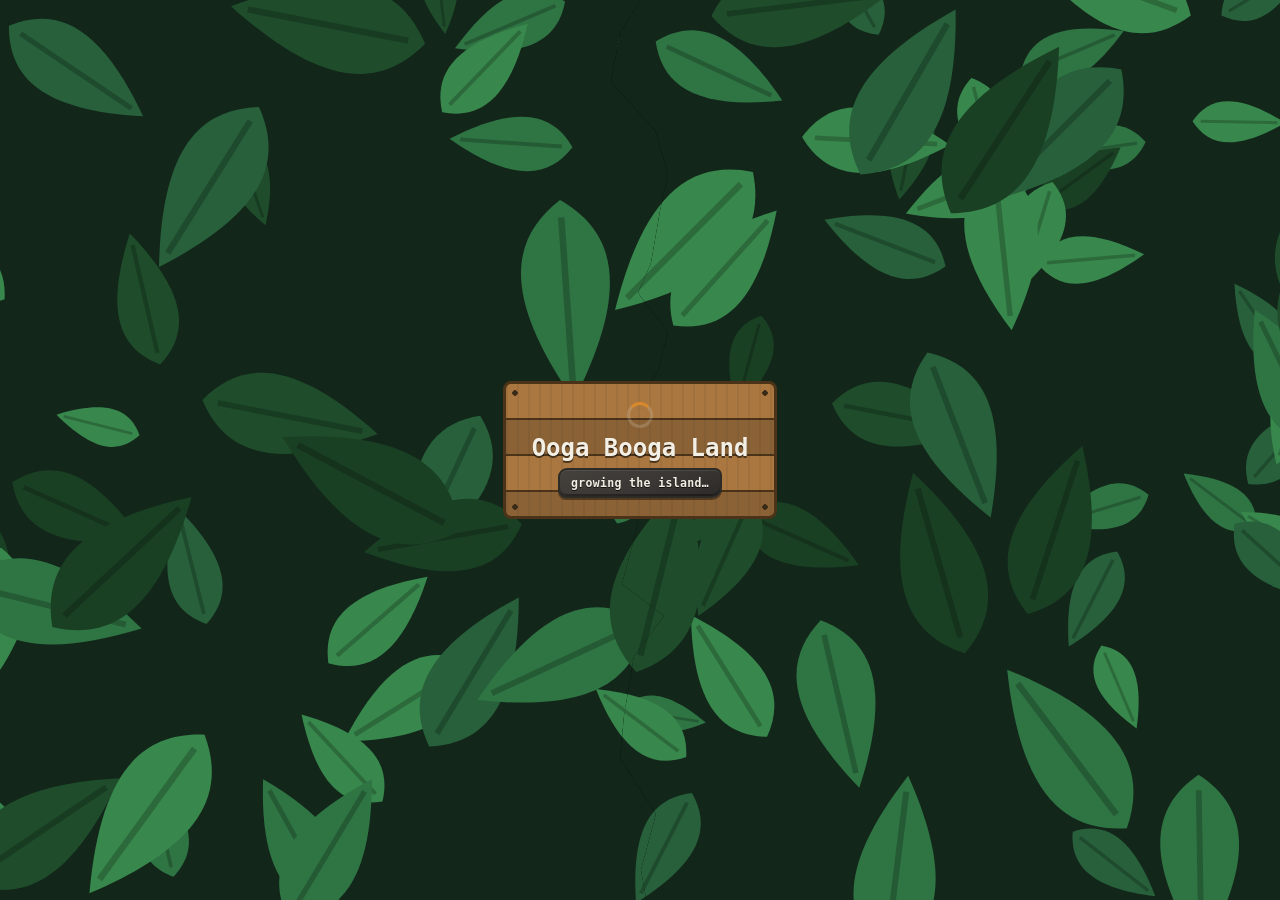
==== commit b5a49aac: "feat(poker): redesign lobby and table flow with clear action feedback Add table filters, a larger ha" ====
--- a/src/index.html
+++ b/src/index.html
@@ -1336,71 +1336,78 @@
     </dialog>
     <div id="poker" data-scene="poker" hidden>
       <aside class="poker-panel fold-panel fold-right" id="poker-panel" aria-label="The Ember Den lobby">
-        <div class="panel-head"><h3>The Ember Den</h3><button class="panel-fold" type="button" data-fold="poker-panel" aria-label="Fold Ember Den lobby">−</button></div>
-        <p class="poker-tagline">THE UNDERGROUND BANANA CLUB</p>
-        <p>Ten stone tables. Nine seats each.<br>One very well-dressed dealer.</p>
-        <div class="poker-theme-picker">
-          <label>Cave theme <select data-poker-theme-select aria-label="Poker floor theme"></select></label>
-          <div class="poker-theme-choices" data-poker="theme-choices" aria-label="Choose a cave theme"></div>
-          <p data-poker="theme-description"></p>
-        </div>
-        <button class="poker-primary poker-quick" type="button" data-poker-action="quick">Quick Play <small>Free chips · computer opponents</small></button>
-        <div class="poker-live-join"><label>Table name <input data-poker="nickname" maxlength="32" value="Ooga" autocomplete="off" aria-label="Your name at the poker table"></label><button type="button" data-poker="connect" data-poker-action="connect">Connect to live tables</button><button type="button" data-poker="practice" data-poker-action="practice" hidden>Back to local practice</button><button type="button" data-poker="forget" data-poker-action="forget" hidden>Forget recovery on this device</button><small data-poker="live-label">Signed-in live tables use your Ooga name and save encrypted recovery on this device.</small></div>
-        <div class="poker-lobby-head"><span>NO-LIMIT HOLD’EM</span><span>BLINDS 5 / 10</span></div>
+        <div class="panel-head"><div><p class="poker-kicker">THE UNDERGROUND BANANA CLUB</p><h3>The Ember Den</h3></div><button class="panel-fold" type="button" data-fold="poker-panel" aria-label="Fold Ember Den lobby">−</button></div>
+        <p class="poker-welcome">Good cards.<br><em>Great company.</em></p>
+        <p class="poker-tagline">Ten stone tables. Nine seats each.<br>Free chips. Suited gorillas. Stay a while.</p>
+        <div class="poker-mode-picker" aria-label="Choose how to play">
+          <button class="poker-primary" type="button" data-poker-action="quick"><span>Play a practice hand</span><small>Take a seat with computer opponents</small></button>
+          <button type="button" data-poker="connect" data-poker-action="connect"><span>Join live tables</span><small>Play with people · Ooga sign-in</small></button>
+          <button type="button" data-poker="practice" data-poker-action="practice" hidden>Back to practice</button>
+          <button type="button" data-poker="reconnect-floor" data-poker-action="reconnect" hidden>Reconnect to live tables</button>
+        </div>
+        <p class="poker-mode-note" data-poker="live-label">Practice is ready now. Live tables need a connected poker service.</p>
+        <button type="button" class="poker-return" data-poker="return" data-poker-action="return" hidden><span data-poker="return-label">Back to your table</span><small data-poker="floor-turn"></small></button>
+        <div class="poker-lobby-head"><h4>Find your table</h4><span data-poker="lobby-count">10 tables</span></div>
+        <div class="poker-filters" role="group" aria-label="Filter tables"><button type="button" data-poker-filter="all" aria-pressed="true">All tables</button><button type="button" data-poker-filter="open" aria-pressed="false">Open seats</button><button type="button" data-poker-filter="playing" aria-pressed="false">In play</button></div>
         <div class="poker-tables" data-poker="tables" aria-label="Ten poker tables"></div>
-        <p class="poker-notice" data-poker="floor-notice" role="status"></p>
-        <p class="poker-help" data-coarse="Walk with the sticks. Tap a table to watch.">WASD to walk · drag to look · click a table to watch</p>
-        <button type="button" data-poker-action="exit">Return through ₿IFRÖST mirror</button>
+        <p class="poker-empty-list" data-poker="empty-list" hidden>No tables match. Try All tables.</p>
+        <details class="poker-lobby-options"><summary>Room style &amp; connection options</summary>
+          <div class="poker-theme-picker"><label>Cave theme <select data-poker-theme-select aria-label="Poker floor theme"></select></label><div class="poker-theme-choices" data-poker="theme-choices" aria-label="Choose a cave theme"></div><p data-poker="theme-description"></p></div>
+          <label class="poker-nickname">Local service name <input data-poker="nickname" maxlength="32" value="Ooga" autocomplete="off"></label>
+          <p>Signed-in tables use your Ooga name. Recovery is saved on this device.</p>
+          <button type="button" data-poker="forget" data-poker-action="forget" hidden>Forget recovery on this device</button>
+        </details>
+        <p class="poker-notice" data-poker="floor-notice" role="status" aria-live="polite"></p>
+        <p class="poker-help" data-coarse="Move with the sticks. Tap a table to watch.">WASD to explore · click a table to watch</p>
+        <button class="poker-exit" type="button" data-poker-action="exit">Return to ₿IFRÖST</button>
       </aside>
-      <button class="panel-edge" type="button" data-fold="poker-panel">Poker tables</button>
+      <button class="panel-edge" type="button" data-fold="poker-panel">Tables</button>
       <section class="poker-focus" data-poker="focus" hidden aria-label="Poker table">
         <header class="poker-table-head">
-          <div><p class="poker-kicker" data-poker="theme-name">THE BANANA CLUB</p><h3 data-poker="title" tabindex="-1">Table 01</h3><p data-poker="status"></p></div>
-          <div class="poker-table-tools"><span class="poker-free">FREE PLAY</span><button type="button" data-poker-action="walk">Walk the floor</button><button type="button" data-poker="pause" data-poker-action="pause" aria-pressed="false">Pause demo</button></div>
+          <div><p class="poker-kicker">THE EMBER DEN <span aria-hidden="true">/</span> <span data-poker="theme-name">THE BANANA CLUB</span></p><div class="poker-table-title"><h3 data-poker="title" tabindex="-1">Table 01</h3><span class="poker-mode-badge" data-poker="mode-badge">PRACTICE</span></div><p data-poker="status">No-limit Hold’em · blinds 5 / 10</p></div>
+          <div class="poker-table-tools"><span class="poker-free">FREE PLAY</span><label class="poker-table-switch">Table <select data-poker="table-select" aria-label="Watch another table"></select></label><button type="button" data-poker-action="walk">Walk the floor</button></div>
         </header>
-        <div class="poker-arena" aria-label="Nine-seat poker table">
-          <div class="poker-felt" aria-hidden="true"></div>
-          <div class="poker-center">
-            <div class="poker-dealer" aria-label="Suited gorilla dealer">
-              <svg viewBox="0 0 80 80" aria-hidden="true"><path fill="#161f20" d="M6 78V62Q9 49 29 49H51Q71 49 74 62V78Z"/><path fill="#faf0d1" d="M28 49H52L44 78H36Z"/><path fill="#cda75d" d="M35 53L40 57L45 53L43 50H37ZM38 58H42L45 70L40 75L35 70Z"/><path fill="#394542" d="M27 49L15 60L26 62L23 67L36 78ZM53 49L65 60L54 62L57 67L44 78Z"/><path fill="#27332e" d="M17 20L22 10L32 4H48L58 10L63 20V41L53 51H27L17 41Z"/><path fill="#898b73" d="M23 20L32 17L40 21L48 17L57 20V32L60 38L52 46H28L20 38L23 32Z"/><path fill="#18251e" d="M25 23H36V28H25ZM44 23H55V28H44ZM34 31H46L48 36H32ZM30 40H50V42H30Z"/><path fill="#d9bc7b" d="M27 24H30V26H27ZM47 24H50V26H47Z"/></svg>
-              <span>GORILLA DEALER</span>
+        <div class="poker-status-strip"><span class="poker-connection" data-poker="connection">Practice · on your device</span><span data-poker="voice-label">Table voice</span><span class="poker-timer" data-poker="countdown" aria-label="Hand timing"></span><button type="button" data-poker="reconnect" data-poker-action="reconnect" hidden>Reconnect</button></div>
+        <div class="poker-table-layout">
+          <div class="poker-play">
+            <div class="poker-arena" aria-label="Nine-seat poker table">
+              <div class="poker-felt" aria-hidden="true"></div>
+              <div class="poker-center">
+                <div class="poker-dealer" aria-label="Suited gorilla dealer"><svg viewBox="0 0 80 80" aria-hidden="true"><path fill="#161f20" d="M6 78V62Q9 49 29 49H51Q71 49 74 62V78Z"/><path fill="#faf0d1" d="M28 49H52L44 78H36Z"/><path fill="#cda75d" d="M35 53L40 57L45 53L43 50H37ZM38 58H42L45 70L40 75L35 70Z"/><path fill="#394542" d="M27 49L15 60L26 62L23 67L36 78ZM53 49L65 60L54 62L57 67L44 78Z"/><path fill="#27332e" d="M17 20L22 10L32 4H48L58 10L63 20V41L53 51H27L17 41Z"/><path fill="#898b73" d="M23 20L32 17L40 21L48 17L57 20V32L60 38L52 46H28L20 38L23 32Z"/><path fill="#18251e" d="M25 23H36V28H25ZM44 23H55V28H44ZM34 31H46L48 36H32ZM30 40H50V42H30Z"/><path fill="#d9bc7b" d="M27 24H30V26H27ZM47 24H50V26H47Z"/></svg><span>THE HOUSE GORILLA</span></div>
+                <p class="poker-pot"><span data-poker="pot-label">TOTAL POT</span><strong data-poker="pot">0</strong><small>banana chips</small></p>
+                <div class="poker-board" data-poker="board" aria-label="Community cards"></div>
+                <p class="poker-street" data-poker="street"></p>
+              </div>
+              <div class="poker-seats" aria-label="Player seats"></div>
             </div>
-            <p class="poker-pot"><span data-poker="pot-label">TOTAL POT</span><strong data-poker="pot">0</strong><small>banana chips</small></p>
-            <div class="poker-board" data-poker="board" aria-label="Community cards"></div>
-            <p class="poker-street" data-poker="street"></p>
+            <div class="poker-result" data-poker="result" role="status" hidden></div>
+            <div class="poker-dock">
+              <div class="poker-private"><span class="poker-private-label" data-poker="private-label">YOUR HAND</span><div class="poker-hand" data-poker="hand" aria-label="Your private cards"></div><p data-poker="balance"></p><small data-poker="hand-name"></small></div>
+              <div class="poker-decision">
+                <p class="poker-turn" data-poker="turn" role="status" aria-live="polite"></p><p class="poker-turn-help" data-poker="turn-help"></p>
+                <div data-poker="controls" role="group" aria-label="Betting actions" hidden>
+                  <div class="poker-actions"><button type="button" data-poker="fold" data-poker-action="fold">Fold</button><button type="button" data-poker="call" data-poker-action="call">Check</button><button class="poker-primary" type="button" data-poker="raise" data-poker-action="raise">Raise</button></div>
+                  <div class="poker-sizing"><div class="poker-presets" role="group" aria-label="Choose a bet size"><button type="button" data-poker-size="min">Min</button><button type="button" data-poker-size="half">½ pot</button><button type="button" data-poker-size="threeQuarter">¾ pot</button><button type="button" data-poker-size="pot">Pot</button><button type="button" data-poker-size="all">All in</button></div><label class="poker-amount"><span data-poker="range">Raise to</span><input data-poker="amount" type="number" min="0" step="1" inputmode="numeric" aria-describedby="poker-bet-help"></label><input data-poker="slider" type="range" min="0" max="1000" step="1" aria-label="Bet total for this round" aria-describedby="poker-bet-help"></div>
+                  <p class="poker-bet-help" id="poker-bet-help" data-poker="bet-help">Choose a size, then press Bet or Raise to send it.</p>
+                </div>
+                <div class="poker-setup" data-poker="setup"><div class="poker-buttons"><button class="poker-primary" type="button" data-poker="join" data-poker-action="join">Take a seat</button><button class="poker-primary" type="button" data-poker="start" data-poker-action="start">Deal hand</button><button type="button" data-poker="bots" data-poker-action="bots">Add 3 bots</button><button type="button" data-poker="refill" data-poker-action="refill" hidden>Get 1,000 free chips</button></div></div>
+                <p class="poker-notice" data-poker="notice" role="status" aria-live="polite"></p>
+              </div>
+            </div>
           </div>
-          <div class="poker-seats" aria-label="Player seats"></div>
-        </div>
-        <div class="poker-result" data-poker="result" role="status" hidden></div>
-        <div class="poker-dock">
-          <div class="poker-private"><div class="poker-hand" data-poker="hand" aria-label="Your private cards"></div><p data-poker="balance"></p><small data-poker="hand-name"></small></div>
-          <div class="poker-decision">
-            <p class="poker-turn" data-poker="turn" role="status"></p>
-            <div data-poker="controls" hidden>
-              <div class="poker-sizing">
-                <div class="poker-presets" aria-label="Bet size presets"><button type="button" data-poker-size="min">Min</button><button type="button" data-poker-size="half">½ pot</button><button type="button" data-poker-size="threeQuarter">¾ pot</button><button type="button" data-poker-size="pot">Pot</button><button type="button" data-poker-size="all">All in</button></div>
-                <label class="poker-amount"><span data-poker="range">Raise to</span><input data-poker="amount" type="number" inputmode="numeric" step="1" aria-label="Total bet for this betting round"></label>
-                <input data-poker="slider" type="range" step="1" aria-label="Choose a total bet size">
-              </div>
-              <div class="poker-actions"><button type="button" data-poker-action="fold">Fold</button><button type="button" data-poker="call" data-poker-action="call">Check</button><button class="poker-primary" type="button" data-poker="raise" data-poker-action="raise">Raise to 20</button></div>
+          <aside class="poker-rail" aria-label="Table information and options">
+            <div class="poker-rail-title"><span class="poker-kicker">AT THE TABLE</span><span data-poker="seat-count">0 / 9</span></div>
+            <dl class="poker-table-facts"><div><dt>Blinds</dt><dd>5 / 10</dd></div><div><dt>Starting stack</dt><dd>1,000</dd></div><div><dt>Hand</dt><dd data-poker="hand-number">—</dd></div></dl>
+            <div class="poker-activity"><h4>This hand</h4><div class="poker-log" data-poker="log" aria-label="Public action history">Take a seat to get started.</div></div>
+            <div class="poker-table-footer">
+              <details open><summary>Table options</summary><div class="poker-preferences"><label><input type="checkbox" data-poker-option="auto" checked>Auto deal in practice</label><label><input type="checkbox" data-poker-option="sound">Table sounds</label></div><div class="poker-buttons"><button type="button" data-poker="pause" data-poker-action="pause" aria-pressed="false">Pause practice</button><button type="button" data-poker="stand" data-poker-action="stand" hidden>Leave seat</button></div></details>
+              <details><summary>Room style</summary><label class="poker-theme-inline">Cave theme <select data-poker-theme-select aria-label="Table theme"></select></label><p class="poker-theme-note" data-poker="theme-note"></p></details>
+              <details class="poker-history"><summary>Recent hands</summary><ol data-poker="history"></ol></details>
+              <details class="poker-fairness" data-poker="fairness" hidden><summary>Shuffle &amp; hand verification</summary><p data-poker="fair-status"></p><p class="poker-proof-root" data-poker="proof-root"></p><div class="poker-buttons"><button type="button" data-poker="verify" data-poker-action="verify">Verify hand</button><button type="button" data-poker="export" data-poker-action="export">Download record</button></div><label>Check a saved record <input type="file" data-poker="audit-file" accept=".json,application/json"></label><p>Experimental, unaudited protocol. Proof checks cannot rule out collusion, compromised devices or deliberate disconnections. Folded cards stay private.</p></details>
+              <details class="poker-rules"><summary>How to play</summary><p>Make the best five-card hand from your two private cards and the five community cards. Check when no bet is owed, call to match, raise to increase the bet, or fold to leave this hand.</p><p>The bet amount is your total for this round. Presets only choose an amount. All-ins create side pots; ties split pots. Banana chips are free, have no cash value and cannot be bought, transferred or redeemed. No rake.</p><p>Walk the floor keeps your seat. Return to the table to act. In practice, Leave seat during a hand checks or folds your remaining turns and releases the seat afterward. Live players must stay connected after folding and leave between hands.</p><p>Live contributions and betting turns have a 90-second deadline. If it expires, the hand cancels and committed chips return. Signed-in recovery works on the same browser and device: reconnect before the deadline. Anonymous local-service keys are lost on reload. Use Forget recovery after standing to remove saved keys.</p><p>Voice follows the table you watch. Walking returns to floor voice. Spectators can join table conversations; private cards remain hidden.</p></details>
             </div>
-            <div class="poker-buttons" data-poker="setup">
-              <button class="poker-primary" type="button" data-poker="join" data-poker-action="join">Take a seat</button>
-              <button type="button" data-poker="bots" data-poker-action="bots">Add 3 bots</button>
-              <button type="button" data-poker="start" data-poker-action="start">Deal hand</button>
-              <button class="poker-primary" type="button" data-poker="refill" data-poker-action="refill" hidden>Free refill to 1,000</button>
-            </div>
-            <p class="poker-countdown" data-poker="countdown"></p>
-          </div>
-        </div>
-        <footer class="poker-table-footer">
-          <label class="poker-theme-inline">Cave theme <select data-poker-theme-select aria-label="Poker table theme"></select><span data-poker="theme-note">Ivory stone and emerald felt</span></label>
-          <div class="poker-preferences"><label><input type="checkbox" data-poker-option="auto" checked>Auto deal</label><label><input type="checkbox" data-poker-option="sound">Sound</label><button type="button" data-poker="stand" data-poker-action="stand" hidden>Stand / walk</button></div>
-          <p class="poker-notice" data-poker="notice" role="status"></p>
-          <details class="poker-fairness" data-poker="fairness" hidden><summary>Shuffle &amp; hand verification</summary><p data-poker="fair-status" role="status">Waiting for a shared hand.</p><p class="poker-proof-root" data-poker="proof-root"></p><div class="poker-buttons"><button type="button" data-poker="verify" data-poker-action="verify">Verify hand</button><button type="button" data-poker="export" data-poker-action="export">Download hand record</button></div><label>Check a saved record <input type="file" data-poker="audit-file" accept=".json,application/json"></label><p>Experimental protocol. Your browser checks the encrypted shuffle and allowed card openings. Folded cards are not published. Verification cannot rule out collusion, compromised devices or deliberate disconnections.</p></details>
-          <details class="poker-history"><summary>Hand history &amp; action log</summary><p class="poker-log" data-poker="log"></p><ol data-poker="history"></ol></details>
-          <details class="poker-rules"><summary>Rules &amp; shuffle</summary><p>No-limit Texas Hold’em · blinds 5/10 · 1,000 free banana chips · no rake. Raise sizes are your total for this betting round. All-ins create side pots; ties split pots. A sizing preset only fills the input; press Bet or Raise to submit.</p><p>Session-only chips have no cash value, purchase, transfer or redemption. They are separate from donation bananas. Local practice has computer opponents, optional auto deal and no turn deadline.</p><p>Live tables have human players and an experimental encrypted shuffle checked by every browser. Stay connected through the hand, even after folding. If a required contribution or action does not arrive within 90 seconds of the last table event, the hand cancels and all committed chips return. Signed-in live play saves encrypted recovery keys on this device. After a reload, reconnect with the same account and browser before the deadline. Keep only one live poker tab open. Stand first, then use Forget recovery to remove the saved keys. Anonymous local service sessions do not survive a reload. Stand between hands before leaving the room.</p><p>Voice follows the table you are watching, including spectators. Walk the floor to return to floor voice. Everyone stays visible on the shared floor. Enable voice with the usual microphone control.</p><p>Local practice uses Web Crypto and Fisher–Yates; its hands have no independent proof. Spectators see community and public showdown cards only.</p></details>
-        </footer>
+          </aside>
+        </div>
       </section>
       <section class="race-results game-intro" data-intro="poker" hidden aria-label="Welcome to The Ember Den">
         <p class="game-intro-kicker">The underground banana club</p>
--- a/src/style.css
+++ b/src/style.css
@@ -6,6 +6,7 @@
   --faint: #6f6f6c;
   --border: rgba(255, 255, 255, 0.09);
   --accent: #d8892b;
+  --accent-text: #ffd9a0;
   --ok: #22c55e;
   --warn: #c9a44a;
   --danger: #e5533d;
@@ -21,7 +22,6 @@
   --ink: #2a1a0c;
   --ink-muted: rgba(42, 26, 12, 0.72);
   --ink-faint: rgba(42, 26, 12, 0.5);
-  /* Planks with a dark seam between them, grain drawn across, a nail in each corner */
   --planks: radial-gradient(circle at 9px 9px, var(--nail) 2.5px, transparent 3px), radial-gradient(circle at calc(100% - 9px) 9px, var(--nail) 2.5px, transparent 3px), radial-gradient(circle at 9px calc(100% - 9px), var(--nail) 2.5px, transparent 3px), radial-gradient(circle at calc(100% - 9px) calc(100% - 9px), var(--nail) 2.5px, transparent 3px), repeating-linear-gradient(90deg, rgba(0, 0, 0, 0.05) 0 2px, transparent 2px 11px), repeating-linear-gradient(180deg, var(--plank) 0 34px, var(--wood-edge) 34px 36px, var(--wood) 36px 70px, var(--wood-edge) 70px 72px);
   --tablet: linear-gradient(160deg, var(--stone-lt), var(--stone) 55%, var(--stone-dk));
   --tablet-shadow: inset 0 1px 0 rgba(255, 255, 255, 0.08), inset 0 -2px 0 rgba(0, 0, 0, 0.35), 0 2px 0 rgba(0, 0, 0, 0.4);
@@ -57,7 +57,20 @@
   color: inherit;
 }
 
-/* Cave-sign lettering: the SVG takes the element's font size as its cap height */
+/* A carved title stays hidden until hud.js swaps its text for lettering (and labels it), so the
+   fallback font never flashes while the page's scripts load. If the scripts never run, the plain
+   text shows after a few seconds rather than never. */
+[data-sign]:not([aria-label]) {
+  visibility: hidden;
+  animation: sign-fallback 0s 4s forwards;
+}
+
+@keyframes sign-fallback {
+  to {
+    visibility: visible;
+  }
+}
+
 .sign {
   display: inline-block;
   height: 1em;
@@ -130,7 +143,6 @@
   background: radial-gradient(ellipse at 50% 45%, transparent 58%, rgba(0, 0, 0, 0.5) 100%);
 }
 
-/* Leaf curtain over the stage until the first frame */
 .curtain {
   position: absolute;
   inset: 0;
@@ -142,7 +154,6 @@
   pointer-events: none;
 }
 
-/* Both halves clip one image along a shared seam */
 .curtain-half {
   position: absolute;
   top: 0;
@@ -150,6 +161,7 @@
   width: 100%;
   height: 100%;
   transition: transform 0.9s cubic-bezier(0.7, 0, 0.3, 1);
+  will-change: transform;
 }
 
 .curtain[data-open="true"] .curtain-half.left {
@@ -181,7 +193,6 @@
   text-shadow: 0 2px 0 rgba(0, 0, 0, 0.55);
 }
 
-/* The saying sits on its own stone strip so it reads against the planks */
 #curtain-saying {
   padding: 5px 11px;
   border: 2px solid var(--stone-dk);
@@ -240,6 +251,15 @@
   filter: drop-shadow(0 2px 0 rgba(0, 0, 0, 0.6));
 }
 
+.home-link {
+  color: inherit;
+  text-decoration: none;
+}
+
+body[data-active-scene="hub"] .home-link {
+  cursor: default;
+}
+
 .brand p {
   margin: 2px 0 0;
   color: var(--faint);
@@ -252,11 +272,13 @@
 .world-clock {
   position: absolute;
   top: calc(10px + var(--safe-top));
-  left: 50%;
+  right: 0;
+  left: 0;
   width: 5em;
   height: 1em;
-  transform: translateX(-50%);
+  margin: 0 auto;
   color: var(--paper);
+  text-align: center;
   font-size: 22px;
   line-height: 1;
   filter: drop-shadow(0 2px 0 rgba(0, 0, 0, 0.6));
@@ -270,47 +292,22 @@
   vertical-align: 0;
 }
 
-.world-bananas {
+.world-block {
   position: absolute;
   top: calc(37px + var(--safe-top));
-  left: 50%;
+  right: 0;
+  left: 0;
   display: flex;
   align-items: center;
+  justify-content: center;
   gap: 4px;
-  transform: translateX(-50%);
-  color: var(--paper);
+  color: var(--faint);
   font-size: 12px;
   line-height: 1;
   letter-spacing: 0.08em;
+  text-transform: uppercase;
   white-space: nowrap;
-  padding: 0;
-  border: 0;
-  background: none;
-  cursor: pointer;
-  transition: color 0.12s ease;
-}
-
-.world-bananas:hover,
-.world-bananas.virtual-hover,
-.world-bananas:focus-visible {
-  color: #ffd84a;
-}
-
-.world-bananas .banana-icon {
-  width: 9px;
-  height: 9px;
-  flex: 0 0 auto;
-  transform: translateY(-1px);
-  filter: drop-shadow(0 1px 0 rgba(0, 0, 0, 0.5));
-}
-
-.world-banana-label {
-  position: absolute;
-  width: 1px;
-  height: 1px;
-  overflow: hidden;
-  clip-path: inset(50%);
-  white-space: nowrap;
+  pointer-events: none;
 }
 
 .meter {
@@ -327,7 +324,7 @@
 }
 
 .meter-label {
-  color: var(--accent);
+  color: var(--accent-text);
   font-size: 10.5px;
   letter-spacing: 0.14em;
   text-transform: uppercase;
@@ -427,7 +424,7 @@
 }
 
 .presets .leave {
-  color: var(--accent);
+  color: var(--paper);
 }
 
 .presets [data-action="mute"][aria-pressed="true"] {
@@ -443,11 +440,12 @@
 
 .sheet {
   position: absolute;
-  top: calc(74px + var(--safe-top));
+  top: calc(62px + var(--safe-top));
   right: calc(16px + var(--safe-right));
   height: 520px;
   max-height: calc(100% - 90px - var(--safe-top) - var(--safe-bottom));
-  width: 330px;
+  width: 380px;
+  max-width: calc(100vw - 32px - var(--safe-left) - var(--safe-right));
   display: flex;
   flex-direction: column;
   background: var(--planks);
@@ -458,12 +456,245 @@
   transition: transform 0.28s ease;
 }
 
-/* Collapsed, leaving only the pull tab on screen */
 .sheet[data-open="false"] {
   transform: translateX(calc(100% + 16px + var(--safe-right)));
 }
 
-/* A wooden pull tab hanging off the panel's edge */
+/* Scrolling game panels keep a thin wooden scrollbar instead of the platform's grey one. */
+.garage,
+.orbit-parts,
+.orbit-stack {
+  scrollbar-width: thin;
+  scrollbar-color: var(--wood-edge) rgba(0, 0, 0, 0.25);
+}
+
+.garage::-webkit-scrollbar,
+.orbit-parts::-webkit-scrollbar,
+.orbit-stack::-webkit-scrollbar {
+  width: 8px;
+}
+
+.garage::-webkit-scrollbar-thumb,
+.orbit-parts::-webkit-scrollbar-thumb,
+.orbit-stack::-webkit-scrollbar-thumb {
+  border-radius: 4px;
+  background: var(--wood-edge);
+}
+
+/* The one thing a new player should press next glows until they press it. */
+[data-hint="yes"] {
+  animation: panel-hint 1.2s ease-in-out infinite alternate;
+}
+
+@keyframes panel-hint {
+  from {
+    box-shadow: 0 2px 0 var(--nail), 0 0 0 0 rgba(245, 197, 66, 0);
+  }
+
+  to {
+    box-shadow: 0 2px 0 var(--nail), 0 0 14px 3px rgba(245, 197, 66, 0.75);
+  }
+}
+
+/* A game's side panels fold away with their fold button and come back from a wooden tab on the
+   screen's edge. The tab is the panel's next sibling and shows only while the panel is folded. */
+.fold-panel {
+  transition: transform 0.25s ease;
+}
+
+.fold-left[data-folded="true"] {
+  transform: translateX(calc(-100% - 24px - var(--safe-left)));
+}
+
+.fold-right[data-folded="true"] {
+  transform: translateX(calc(100% + 90px + var(--safe-right)));
+}
+
+.panel-fold {
+  position: absolute;
+  top: 0;
+  right: 0;
+  width: 26px;
+  height: 26px;
+  padding: 0;
+  border: 2px solid var(--wood-edge);
+  border-radius: 6px;
+  background: rgba(0, 0, 0, 0.3);
+  color: var(--paper);
+  font-size: 18px;
+  line-height: 1;
+  cursor: pointer;
+}
+
+.panel-fold:hover,
+.panel-fold:focus-visible {
+  border-color: var(--accent);
+  outline: none;
+}
+
+.panel-fold-inline {
+  position: static;
+  flex: none;
+}
+
+.orbit-head,
+.panel-head {
+  position: relative;
+}
+
+.orbit-head .panel-fold ~ h2 {
+  padding-right: 32px;
+}
+
+.panel-head {
+  min-height: 26px;
+}
+
+/* A panel's title: paper, larger, spaced. A section heading inside a panel is the smaller muted label
+   with a rule under it (see .section-head), so the two never read as the same thing. */
+.panel-head h3 {
+  margin: 4px 0 0;
+  color: var(--paper);
+  font-size: 13px;
+  letter-spacing: 0.12em;
+  text-transform: uppercase;
+  text-shadow: 0 2px 0 rgba(0, 0, 0, 0.5);
+}
+
+.section-head {
+  margin: 0 0 6px;
+  padding-bottom: 3px;
+  border-bottom: 1px solid rgba(255, 255, 255, 0.14);
+  color: var(--muted);
+  font-size: 9.5px;
+  font-weight: 700;
+  letter-spacing: 0.18em;
+  text-transform: uppercase;
+}
+
+.panel-edge {
+  position: absolute;
+  top: calc(96px + var(--safe-top));
+  padding: 14px 6px;
+  border: 3px solid var(--wood-edge);
+  background: var(--planks);
+  color: var(--paper);
+  font-size: 11px;
+  font-weight: 700;
+  letter-spacing: 0.12em;
+  text-transform: uppercase;
+  writing-mode: vertical-rl;
+  box-shadow: 0 4px 0 rgba(0, 0, 0, 0.35);
+  cursor: pointer;
+}
+
+.panel-edge-left {
+  left: calc(0px + var(--safe-left));
+  border-left: 0;
+  border-radius: 0 8px 8px 0;
+}
+
+.panel-edge-right {
+  right: calc(0px + var(--safe-right));
+  border-right: 0;
+  border-radius: 8px 0 0 8px;
+}
+
+.fold-panel:not([data-folded="true"]) + .panel-edge,
+.fold-panel[hidden] + .panel-edge {
+  display: none;
+}
+
+@media (max-width: 720px) {
+  .fold-left[data-folded="true"],
+  .fold-right[data-folded="true"] {
+    transform: translateY(calc(100% + 24px));
+  }
+
+  .panel-edge {
+    top: auto;
+    bottom: calc(0px + var(--safe-bottom));
+    padding: 6px 14px;
+    writing-mode: horizontal-tb;
+    border: 3px solid var(--wood-edge);
+    border-bottom: 0;
+    border-radius: 8px 8px 0 0;
+  }
+}
+
+/* The games own the whole screen: the island's roster and banana sheet, pull tabs and all, and its
+   chain height stay on the island and in the lab. The mine borrows the island's camera, so it
+   also hides the island's view-mode compass; Ooga Arcade plays as the mine does, empty-handed, so it
+   hides the compass and the weapon slots too. */
+body[data-active-scene="race"] .sheet,
+body[data-active-scene="drop"] .sheet,
+body[data-active-scene="orbit"] .sheet,
+body[data-active-scene="mine"] .sheet,
+body[data-active-scene="race"] .world-block,
+body[data-active-scene="drop"] .world-block,
+body[data-active-scene="orbit"] .world-block,
+body[data-active-scene="mine"] .world-block,
+body[data-active-scene="mine"] .mode-hud,
+body[data-active-scene="skee"] .sheet,
+body[data-active-scene="hoops"] .sheet,
+body[data-active-scene="shy"] .sheet,
+body[data-active-scene="claw"] .sheet,
+body[data-active-scene="hockey"] .sheet,
+body[data-active-scene="billiards"] .sheet,
+body[data-active-scene="darts"] .sheet,
+body[data-active-scene="pinball"] .sheet,
+body[data-active-scene="ride"] .sheet,
+body[data-active-scene="skee"] .world-block,
+body[data-active-scene="hoops"] .world-block,
+body[data-active-scene="shy"] .world-block,
+body[data-active-scene="claw"] .world-block,
+body[data-active-scene="hockey"] .world-block,
+body[data-active-scene="billiards"] .world-block,
+body[data-active-scene="darts"] .world-block,
+body[data-active-scene="pinball"] .world-block,
+body[data-active-scene="ride"] .world-block,
+body[data-active-scene="skee"] .mode-hud,
+body[data-active-scene="hoops"] .mode-hud,
+body[data-active-scene="shy"] .mode-hud,
+body[data-active-scene="claw"] .mode-hud,
+body[data-active-scene="hockey"] .mode-hud,
+body[data-active-scene="billiards"] .mode-hud,
+body[data-active-scene="darts"] .mode-hud,
+body[data-active-scene="pinball"] .mode-hud,
+body[data-active-scene="ride"] .mode-hud,
+body[data-active-scene="invaders"] .sheet,
+body[data-active-scene="snake"] .sheet,
+body[data-active-scene="pong"] .sheet,
+body[data-active-scene="stampede"] .sheet,
+body[data-active-scene="flap"] .sheet,
+body[data-active-scene="breaker"] .sheet,
+body[data-active-scene="dash"] .sheet,
+body[data-active-scene="stacker"] .sheet,
+body[data-active-scene="invaders"] .world-block,
+body[data-active-scene="snake"] .world-block,
+body[data-active-scene="pong"] .world-block,
+body[data-active-scene="stampede"] .world-block,
+body[data-active-scene="flap"] .world-block,
+body[data-active-scene="breaker"] .world-block,
+body[data-active-scene="dash"] .world-block,
+body[data-active-scene="stacker"] .world-block,
+body[data-active-scene="invaders"] .mode-hud,
+body[data-active-scene="snake"] .mode-hud,
+body[data-active-scene="pong"] .mode-hud,
+body[data-active-scene="stampede"] .mode-hud,
+body[data-active-scene="flap"] .mode-hud,
+body[data-active-scene="breaker"] .mode-hud,
+body[data-active-scene="dash"] .mode-hud,
+body[data-active-scene="stacker"] .mode-hud,
+body[data-active-scene="arcade"] .sheet,
+body[data-active-scene="arcade"] .world-block,
+body[data-active-scene="arcade"] .mode-hud,
+body[data-active-scene="arcade"] .primary-hud,
+body[data-active-scene="arcade"] .weapon-hud,
+body[data-active-scene="arcade"] .magazine-hud {
+  display: none;
+}
+
 .sheet-toggle {
   position: absolute;
   top: 61px;
@@ -479,7 +710,6 @@
   box-shadow: 0 4px 0 rgba(0, 0, 0, 0.35);
 }
 
-/* Anchor the banana pull tab at the top of the panel. */
 .sheet-toggle-bananas {
   top: -3px;
   margin-top: 0;
@@ -573,6 +803,25 @@
   scrollbar-color: rgba(0, 0, 0, 0.35) transparent;
 }
 
+/* The roster scrolls; its call to action does not scroll away with it. A long cast used to push
+   Feed the Ooga Boogas past the bottom of the sheet, where it could only be reached by scrolling. */
+.panel[data-panel="roster"] {
+  display: flex;
+  flex-direction: column;
+  overflow: hidden;
+}
+
+.panel[data-panel="roster"] > .roster {
+  flex: 1 1 auto;
+  min-height: 0;
+  overflow: auto;
+  overscroll-behavior: contain;
+}
+
+.panel[data-panel="roster"] > .feed-open {
+  margin-top: auto;
+}
+
 .panel h2 {
   margin: 0 0 10px;
   font-size: 14px;
@@ -599,7 +848,6 @@
   text-shadow: 0 1px 0 rgba(0, 0, 0, 0.4);
 }
 
-/* Feed dialog, opened from the roster panel */
 .feed-open {
   display: block;
   width: 100%;
@@ -616,7 +864,6 @@
   transition: background-color 0.15s ease;
 }
 
-/* Heavier pixels for the call to action */
 .feed-open .sign path {
   stroke: currentColor;
   stroke-width: 0.3;
@@ -642,6 +889,28 @@
   font: inherit;
 }
 
+/* Every modal closes with the same X, sized as a target rather than a word. */
+.modal-close {
+  flex: none;
+  width: 28px;
+  height: 28px;
+  margin: -4px -4px 0 0;
+  padding: 0;
+  color: var(--paper);
+  background: rgba(0, 0, 0, 0.22);
+  border: 2px solid var(--wood-edge);
+  border-radius: 6px;
+  font: inherit;
+  font-size: 18px;
+  line-height: 1;
+  cursor: pointer;
+}
+
+.modal-close:hover,
+.modal-close:focus-visible {
+  background: rgba(0, 0, 0, 0.38);
+}
+
 .modal::backdrop {
   background: rgba(0, 0, 0, 0.6);
 }
@@ -699,7 +968,6 @@
   text-transform: uppercase;
 }
 
-/* The roster is carved into one stone tablet */
 .roster {
   display: grid;
   grid-template-columns: 8px minmax(0, 1fr) max-content max-content;
@@ -729,6 +997,11 @@
   box-shadow: none;
 }
 
+.roster-away button {
+  grid-column: 1 / -1;
+  width: 100%;
+}
+
 .roster-presence {
   width: 8px;
   height: 8px;
@@ -741,9 +1014,90 @@
 }
 
 .roster-name {
-  overflow: hidden;
-  text-overflow: ellipsis;
+  min-width: 0;
+  overflow-wrap: anywhere;
+}
+
+/* A signed-in player's marks follow the name inside its cell, so the roster's columns stay as they are:
+   the host's black dot, then their voice (grey in voice, green speaking, red muted at their end; the
+   slash is this visitor's own mute, which a click on the mark toggles). */
+.roster-marks {
+  display: inline-flex;
+  align-items: center;
+  gap: 5px;
+  margin-left: 6px;
+  vertical-align: middle;
   white-space: nowrap;
+}
+
+.roster-marks:not(:has(> :not([hidden]))),
+.roster-host[hidden],
+.roster-voice[hidden] {
+  display: none;
+}
+
+.roster-host {
+  width: 7px;
+  height: 7px;
+  border-radius: 50%;
+  background: #000;
+  box-shadow: 0 0 0 1px var(--paper);
+}
+
+.roster-voice {
+  display: inline-flex;
+  padding: 0;
+  border: 0;
+  background: none;
+  color: var(--muted);
+  cursor: pointer;
+}
+
+.roster-voice svg {
+  width: 12px;
+  height: 12px;
+  shape-rendering: crispEdges;
+}
+
+.roster-voice:disabled {
+  cursor: default;
+}
+
+.roster-voice:focus-visible {
+  outline: 2px solid var(--accent);
+  outline-offset: 2px;
+}
+
+.roster-voice[data-voice="speaking"] {
+  color: var(--ok);
+}
+
+.roster-voice[data-voice="muted"] {
+  color: var(--danger);
+}
+
+.roster-voice .voice-far,
+.roster-voice .voice-cross,
+.roster-voice .voice-slash,
+.roster-voice[data-voice="muted"] .voice-near {
+  display: none;
+}
+
+.roster-voice[data-voice="speaking"] .voice-far,
+.roster-voice[data-voice="muted"] .voice-cross,
+.roster-voice[aria-pressed="true"] .voice-slash {
+  display: inline;
+}
+
+.roster-voice[aria-pressed="true"] {
+  opacity: 0.55;
+}
+
+@media (pointer: coarse) {
+  .roster-voice {
+    padding: 6px;
+    margin: -6px -3px;
+  }
 }
 
 .roster-age {
@@ -771,15 +1125,15 @@
   background: rgba(255, 216, 74, 0.08);
 }
 
-.roster-state[data-state="sleeping"] {
+.roster-state[data-state="sleeping"],
+.roster-state[data-state="away"] {
   color: var(--muted);
   border-color: rgba(166, 166, 162, 0.4);
   background: rgba(166, 166, 162, 0.08);
 }
 
-.roster-state[data-state="chilling"],
-.roster-state[data-state="away"] {
-  color: var(--accent);
+.roster-state[data-state="chilling"] {
+  color: var(--accent-text);
   border-color: rgba(216, 137, 43, 0.4);
   background: rgba(216, 137, 43, 0.08);
 }
@@ -797,9 +1151,7 @@
   margin: 0 0 12px;
   font-size: 9px;
   color: var(--faint);
-  overflow: hidden;
-  text-overflow: ellipsis;
-  white-space: nowrap;
+  overflow-wrap: anywhere;
   text-align: center;
 }
 
@@ -914,10 +1266,9 @@
 }
 
 .loot-name {
+  min-width: 0;
   font-weight: 600;
-  overflow: hidden;
-  text-overflow: ellipsis;
-  white-space: nowrap;
+  overflow-wrap: anywhere;
 }
 
 .loot-tier {
@@ -1003,6 +1354,29 @@
   padding: 8px 16px;
   border-top: 2px solid var(--wood-edge);
   flex: none;
+}
+
+.account {
+  display: flex;
+  align-items: baseline;
+  flex-wrap: wrap;
+  gap: 4px 10px;
+  min-width: 0;
+}
+
+.account-name {
+  color: var(--paper);
+  font-size: 9.5px;
+  letter-spacing: 0.1em;
+  text-transform: uppercase;
+  overflow-wrap: anywhere;
+}
+
+.account-room {
+  color: var(--accent-text);
+  font-size: 9.5px;
+  letter-spacing: 0.1em;
+  text-transform: uppercase;
 }
 
 .quality {
@@ -1038,6 +1412,69 @@
   overflow-x: auto;
 }
 
+/* The feed panel: the Konami code toggles it, page-wide, over any scene. */
+.feed-debug {
+  position: fixed;
+  right: calc(16px + var(--safe-right));
+  bottom: calc(16px + var(--safe-bottom));
+  z-index: 12;
+  width: min(380px, calc(100vw - 32px - var(--safe-left) - var(--safe-right)));
+  max-height: calc(60vh - var(--safe-bottom));
+  display: flex;
+  flex-direction: column;
+  padding: 8px 10px;
+  color: #bfe0ff;
+  background: rgba(8, 14, 22, 0.92);
+  border: 1px solid rgba(96, 170, 255, 0.6);
+  border-radius: 4px;
+  font-family: var(--mono);
+  font-size: 10px;
+  line-height: 1.45;
+  user-select: text;
+}
+
+.feed-debug[hidden] {
+  display: none;
+}
+
+.feed-debug-head {
+  display: flex;
+  align-items: center;
+  justify-content: space-between;
+  gap: 8px;
+  color: #e6f2ff;
+  min-width: 0;
+  overflow-wrap: anywhere;
+}
+
+.feed-debug-close {
+  flex: none;
+  padding: 0 6px;
+  color: inherit;
+  background: none;
+  border: 1px solid rgba(96, 170, 255, 0.4);
+  border-radius: 3px;
+  font: inherit;
+  font-size: 12px;
+  line-height: 1.3;
+  cursor: pointer;
+}
+
+.feed-debug-state,
+.feed-debug-log {
+  margin: 6px 0 0;
+  font: inherit;
+  white-space: pre;
+  overflow-x: auto;
+}
+
+.feed-debug-log {
+  color: #8fb8e8;
+  border-top: 1px solid rgba(96, 170, 255, 0.25);
+  padding-top: 6px;
+  overflow-y: auto;
+}
+
 .position-debug[data-copied="true"] {
   color: #fff6b0;
   border-color: #ffd84a;
@@ -1057,10 +1494,9 @@
   opacity: 0;
   transition: opacity 0.3s ease, transform 0.3s ease;
   pointer-events: none;
-  white-space: nowrap;
-  max-width: calc(100vw - 32px);
-  overflow: hidden;
-  text-overflow: ellipsis;
+  max-width: min(620px, calc(100vw - 32px));
+  text-align: center;
+  line-height: 1.4;
 }
 
 .toast {
@@ -1095,10 +1531,8 @@
   font-size: 11px;
   letter-spacing: 0.03em;
   pointer-events: none;
-  white-space: nowrap;
   max-width: 280px;
-  overflow: hidden;
-  text-overflow: ellipsis;
+  line-height: 1.35;
 }
 
 .tooltip--name {
@@ -1129,6 +1563,9 @@
   box-shadow: 0 0 0 1px #171714, 0 1px 3px #000;
 }
 
+.tooltip--name.tooltip--no-status-dot { grid-template-columns: auto; }
+.tooltip--name.tooltip--no-status-dot::before { display: none; }
+
 .tooltip-health {
   grid-column: 1 / -1;
   width: 72px;
@@ -1160,10 +1597,10 @@
   background: var(--accent);
 }
 
-/* Carried equipment expands in place, with the rifle above the jetpack. */
+/* Carried equipment expands in place; the jetpack stays beside the character control. */
 .equipment-hud {
   position: absolute;
-  top: calc(74px + var(--safe-top));
+  top: calc(62px + var(--safe-top));
   left: calc(16px + var(--safe-left));
   display: grid;
   grid-template-columns: 218px;
@@ -1184,6 +1621,7 @@
 }
 
 .mode-hud,
+.gorilla-hud,
 .primary-hud,
 .weapon-hud,
 .magazine-hud,
@@ -1210,6 +1648,9 @@
 .mode-hud:hover,
 .mode-hud.virtual-hover,
 .mode-hud:focus-visible,
+.gorilla-hud:hover,
+.gorilla-hud.virtual-hover,
+.gorilla-hud:focus-visible,
 .primary-hud:hover,
 .primary-hud.virtual-hover,
 .primary-hud:focus-visible,
@@ -1227,6 +1668,7 @@
 }
 
 .mode-hud:active,
+.gorilla-hud:active,
 .primary-hud:active,
 .weapon-hud:active,
 .magazine-hud:active:not(:disabled),
@@ -1235,6 +1677,7 @@
 }
 
 .mode-hud:focus-visible,
+.gorilla-hud:focus-visible,
 .primary-hud:focus-visible,
 .weapon-hud:focus-visible,
 .magazine-hud:focus-visible {
@@ -1296,14 +1739,38 @@
 .mode-face-icon {
   position: absolute;
   left: 5px;
-  top: 4px;
+  top: 2px;
+}
+
+.mode-hud[data-gorilla="true"] .mode-face-icon {
+  width: 40px;
+  height: 40px;
+  left: 7px;
+  top: calc(50% - 3px);
+  transform: translateY(-50%);
+}
+
+.gorilla-hud {
+  flex: none;
+  justify-content: flex-start;
+  padding: 0;
+  cursor: pointer;
+  touch-action: none;
+  user-select: none;
+}
+
+.gorilla-action-icon {
+  width: 40px;
+  height: 40px;
+  transform: translateY(-2px);
+  filter: drop-shadow(0 2px 0 rgba(0, 0, 0, 0.45));
 }
 
 .mode-health {
   display: block;
   position: absolute;
   left: 54px;
-  top: 10px;
+  top: 8px;
   width: 10px;
   height: 32px;
   overflow: hidden;
@@ -1330,31 +1797,28 @@
   transform-origin: bottom;
 }
 
-.mode-hud[data-selected="true"] .freeroam-icon,
 .mode-hud[data-selected="false"] .mode-face-icon {
   display: none !important;
 }
 
 .mode-hud[data-selected="false"] .freeroam-icon {
-  width: 36px;
-  height: 36px;
-  transform: translateY(8px);
+  position: absolute;
+  left: 50%;
+  top: 2px;
+  width: 32px;
+  height: 32px;
+  transform: translateX(-50%);
 }
 
 .detached-destinations {
   position: absolute;
   left: 0;
   right: 0;
-  top: 6px;
+  top: 38px;
   display: flex;
   justify-content: center;
   gap: 5px;
   pointer-events: auto;
-}
-
-.mode-hud[data-selected="true"] .detached-destinations,
-.mode-hud[data-selected="true"] .detached-destination-name {
-  display: none;
 }
 
 .detached-dot {
@@ -1363,10 +1827,12 @@
   border-radius: 50%;
   background: #77736d;
   box-shadow: 0 1px 0 rgba(0, 0, 0, 0.65);
+  transition: background-color 0.4s ease-out;
 }
 
 .detached-dot[data-current="true"] {
   background: var(--accent);
+  transition-duration: 0s;
 }
 
 .detached-destination-name {
@@ -1375,24 +1841,21 @@
   left: 50%;
   min-width: 78px;
   transform: translateX(-50%);
-  color: var(--accent);
+  color: var(--accent-text);
   font-size: 10px;
   letter-spacing: 0.08em;
   text-align: center;
   text-transform: uppercase;
   text-shadow: 0 1px 2px #000, 0 0 5px #000;
   opacity: 0;
+  transition: opacity 0.4s ease-out;
   pointer-events: none;
   white-space: nowrap;
 }
 
 .detached-destination-name.show {
-  animation: detached-destination-name 1.15s ease-out forwards;
-}
-
-@keyframes detached-destination-name {
-  0%, 58% { opacity: 1; }
-  100% { opacity: 0; }
+  opacity: 1;
+  transition-duration: 0s;
 }
 
 .jetpack-hud[data-equipped="true"] {
@@ -1457,9 +1920,17 @@
   display: block;
   width: 100%;
   height: 100%;
-  background: var(--accent);
-  transform: scaleY(0.25);
+  background: #ffd84a;
+  transform: scaleY(0.5);
   transform-origin: bottom;
+}
+
+.gorilla-hud[data-returning="true"] .primary-strength-fill {
+  transition: transform 0.25s ease-out;
+}
+
+@media (prefers-reduced-motion: reduce) {
+  .gorilla-hud[data-returning="true"] .primary-strength-fill { transition: none; }
 }
 
 .jetpack-compact-fuel {
@@ -1478,8 +1949,20 @@
   display: block;
   width: 100%;
   height: 100%;
-  background: var(--accent);
+  background: #ffd84a;
   transform-origin: bottom;
+}
+
+.jetpack-compact-fuel::after {
+  content: "";
+  position: absolute;
+  bottom: 20%;
+  left: 0;
+  right: 0;
+  height: 1px;
+  z-index: 1;
+  background: rgba(0, 0, 0, 0.65);
+  pointer-events: none;
 }
 
 .jetpack-compact-fuel[data-level="low"] .jetpack-compact-fuel-fill {
@@ -1586,7 +2069,7 @@
 
 .magazine-hud[data-reloading="true"] .magazine-ammo,
 .magazine-ammo-low[data-reloading="true"] {
-  color: var(--accent);
+  color: var(--accent-text);
 }
 
 .weapon-toggle {
@@ -1693,7 +2176,7 @@
 }
 
 .weapon-hud[data-reloading="true"] .weapon-label {
-  color: var(--accent);
+  color: var(--accent-text);
 }
 
 .weapon-readout,
@@ -1727,6 +2210,7 @@
 }
 
 .jetpack-fuel {
+  position: relative;
   height: 8px;
   overflow: hidden;
   border-radius: 2px;
@@ -1742,12 +2226,24 @@
   transform-origin: left;
 }
 
+.jetpack-hud[data-equipped="true"] .jetpack-fuel-fill {
+  background: #ffd84a;
+}
+
 .jetpack-fuel[data-level="low"] .jetpack-fuel-fill {
   background: var(--danger);
 }
 
-.jetpack-hud[data-equipped="true"] .jetpack-fuel-fill {
-  background: #ffd84a;
+.jetpack-fuel::after {
+  content: "";
+  position: absolute;
+  left: 20%;
+  top: 0;
+  bottom: 0;
+  width: 1px;
+  z-index: 1;
+  background: rgba(0, 0, 0, 0.65);
+  pointer-events: none;
 }
 
 @media (max-width: 360px) {
@@ -1755,8 +2251,6 @@
   .weapon-equipment-row { gap: 4px; }
   .jetpack-hud[data-equipped="true"] { width: 160px; }
 }
-
-/* Flight sticks for coarse pointers */
 .joysticks {
   display: none;
 }
@@ -1815,7 +2309,6 @@
   transition: none;
 }
 
-/* The caveman's action button on a phone */
 .act {
   position: absolute;
   z-index: 13;
@@ -1844,7 +2337,74 @@
   outline: none;
 }
 
-/* ---------- Ooga Rally ---------- */
+/* The factory foreman's on-screen tour menu and its End tour button, in the HUD's wood. */
+.greeter-menu {
+  position: fixed;
+  z-index: 13;
+  left: 50%;
+  bottom: calc(122px + var(--safe-bottom));
+  transform: translateX(-50%);
+  display: flex;
+  flex-direction: column;
+  gap: 6px;
+  min-width: 210px;
+  padding: 10px 12px;
+  background: linear-gradient(var(--plank), var(--wood));
+  border: 2px solid var(--wood-edge);
+  border-radius: 6px;
+  box-shadow: 0 3px 0 var(--nail);
+  text-align: center;
+}
+
+.greeter-menu-title,
+.greeter-menu-help {
+  margin: 0;
+  color: var(--ink);
+  font-size: 10px;
+  letter-spacing: 0.12em;
+  text-transform: uppercase;
+}
+
+.greeter-menu-help {
+  opacity: 0.7;
+  letter-spacing: 0.04em;
+  text-transform: none;
+}
+
+.greeter-choice,
+.greeter-stop {
+  min-height: 36px;
+  padding: 0 14px;
+  border: 2px solid var(--wood-edge);
+  border-radius: 6px;
+  background: linear-gradient(#e2a04a, var(--accent));
+  color: var(--ink);
+  font-size: 11px;
+  font-weight: 600;
+  letter-spacing: 0.12em;
+  text-transform: uppercase;
+  box-shadow: 0 2px 0 var(--nail);
+  cursor: pointer;
+  -webkit-tap-highlight-color: transparent;
+}
+
+.greeter-choice.sel,
+.greeter-choice:hover,
+.greeter-choice:focus-visible,
+.greeter-stop:hover,
+.greeter-stop:focus-visible {
+  background: linear-gradient(#f0b05a, #e2a04a);
+  outline: none;
+}
+
+.greeter-stop {
+  position: fixed;
+  z-index: 13;
+  left: 50%;
+  bottom: calc(122px + var(--safe-bottom));
+  transform: translateX(-50%);
+}
+
 .race {
   position: absolute;
   inset: 0;
@@ -1855,7 +2415,6 @@
   pointer-events: auto;
 }
 
-/* The garage: a plank board with three stone columns */
 .garage {
   position: absolute;
   left: 50%;
@@ -1886,7 +2445,6 @@
   margin: 6px 0 0;
 }
 
-/* Help lines on the planks: bright and a size up, so they read at arm's length */
 .garage .help {
   color: var(--paper);
   font-size: 12px;
@@ -1905,10 +2463,6 @@
 
 .garage-col h3 {
   margin: 0 0 6px;
-  color: var(--accent);
-  font-size: 10.5px;
-  letter-spacing: 0.14em;
-  text-transform: uppercase;
 }
 
 .garage-list {
@@ -1955,7 +2509,6 @@
   outline: none;
 }
 
-/* The picked row is a golden plank card, the way a phone game marks a choice */
 .garage-list button[aria-pressed="true"] {
   background: linear-gradient(#f0b05a, var(--accent));
   color: var(--ink);
@@ -1994,10 +2547,10 @@
 }
 
 .garage-name {
+  min-width: 0;
   font-weight: 600;
-  overflow: hidden;
-  text-overflow: ellipsis;
-  white-space: nowrap;
+  line-height: 1.2;
+  overflow-wrap: anywhere;
 }
 
 .garage-note {
@@ -2068,7 +2621,7 @@
 
 .race-note {
   margin: 8px 0 0;
-  color: var(--accent);
+  color: var(--accent-text);
   font-size: 10.5px;
   letter-spacing: 0.14em;
   text-transform: uppercase;
@@ -2076,17 +2629,12 @@
 
 .race-standings-head {
   margin: 12px 0 0;
-  color: var(--accent);
-  font-size: 10.5px;
-  letter-spacing: 0.14em;
-  text-transform: uppercase;
 }
 
 .race-standings li {
   padding: 4px 0;
 }
 
-/* Help lines on the planks sit on their own stone tablet: the results summaries and the feed dialog's note */
 .race-results .help,
 .modal .help {
   margin: 12px 0 0;
@@ -2100,6 +2648,499 @@
   text-shadow: 0 1px 0 rgba(0, 0, 0, 0.6);
 }
 
+/* The prompt is read and copied, so it takes the width a desktop can spare. */
+#recipe {
+  width: min(620px, calc(100vw - 32px));
+}
+
+.recipe {
+  max-height: min(46vh, 420px);
+  margin: 10px 0 0;
+  padding: 10px 12px;
+  overflow: auto;
+  background: var(--tablet);
+  border: 2px solid var(--stone-dk);
+  border-radius: 9px 7px 10px 8px;
+  box-shadow: var(--tablet-shadow);
+  color: var(--paper);
+  font-family: ui-monospace, Menlo, Consolas, monospace;
+  font-size: 10.5px;
+  line-height: 1.55;
+  white-space: pre-wrap;
+  overscroll-behavior: contain;
+}
+
+/* The board close-up shared by every readable board. */
+.board-modal {
+  width: 440px;
+}
+
+.board-screen {
+  display: block;
+  width: 100%;
+  height: auto;
+  margin: 10px 0 8px;
+  border: 3px solid #1a1612;
+  border-radius: 6px;
+  background: #000;
+  image-rendering: pixelated;
+  box-shadow: 0 0 0 2px var(--stone-dk), 0 0 18px rgba(255, 216, 74, 0.18);
+}
+
+.chalk-modal {
+  width: min(94vw, 1040px);
+  max-width: none;
+  max-height: min(96vh, 820px);
+  padding: 14px;
+  border: 7px solid #5b3924;
+  border-radius: 12px;
+  background: #6c4729;
+  color: #f2ebd6;
+  box-shadow: 0 28px 80px #000b, inset 0 0 0 3px #a27140;
+  animation: chalk-zoom 220ms ease-out;
+}
+
+.chalk-modal::backdrop { background: #050b09b8; }
+
+@keyframes chalk-zoom {
+  from { opacity: 0; transform: scale(0.72); }
+  to { opacity: 1; transform: scale(1); }
+}
+
+.chalk-head, .chalk-ledge { display: flex; align-items: center; justify-content: space-between; gap: 12px; }
+.chalk-head { margin: 0 0 10px; }
+.chalk-head h2 { margin: 0; font-size: clamp(17px, 2vw, 24px); }
+.chalk-close { width: 38px; height: 38px; border: 2px solid #d2a166; border-radius: 5px; background: #3f271a; color: #fff5dd; font-size: 28px; line-height: 1; cursor: pointer; }
+.chalk-close:hover, .chalk-close:focus-visible { background: #694126; }
+
+.chalk-frame {
+  position: relative;
+  overflow: hidden;
+  border: 9px solid #4c3020;
+  border-radius: 4px;
+  background: #173b31;
+  box-shadow: inset 0 0 0 2px #ac7941, 0 8px 18px #1b100b8c;
+}
+
+.chalk-frame canvas { display: block; width: 100%; height: auto; aspect-ratio: 8 / 5; touch-action: none; cursor: crosshair; }
+.chalk-frame.has-tool canvas { cursor: none; }
+.chalk-frame.typing canvas { cursor: text; }
+.chalk-caret { position: absolute; width: 3px; height: 12%; background: #f2f3d6; box-shadow: 0 0 5px #f2f3d6; pointer-events: none; animation: chalk-caret-blink 1s steps(1) infinite; }
+.chalk-caret[hidden] { display: none; }
+.chalk-type-input { position: absolute; left: 0; top: 0; width: 1px; height: 1px; padding: 0; border: 0; opacity: 0; pointer-events: none; }
+@keyframes chalk-caret-blink { 50% { opacity: 0; } }
+
+.chalk-ledge {
+  min-height: 64px;
+  padding: 9px 14px;
+  background: linear-gradient(#9f7041, #724725);
+  border: 2px solid #4c3020;
+  border-top: 0;
+  box-shadow: inset 0 3px #c19055;
+}
+
+.chalk-tool {
+  display: flex;
+  align-items: center;
+  gap: 8px;
+  min-width: 95px;
+  padding: 8px 12px;
+  border: 2px solid #53351f;
+  border-radius: 5px;
+  background: #80522f;
+  color: #fff3d8;
+  font: inherit;
+  cursor: pointer;
+}
+.chalk-tool[aria-pressed="true"], .chalk-tool:hover, .chalk-tool:focus-visible { background: #3a5a48; border-color: #d8e8c3; }
+.chalk-actions { display: flex; justify-content: flex-end; gap: 8px; margin-top: 10px; }
+.chalk-actions button { padding: 7px 12px; border: 2px solid #53351f; border-radius: 5px; background: #80522f; color: #fff3d8; font: inherit; cursor: pointer; }
+.chalk-actions button:hover, .chalk-actions button:focus-visible { background: #3a5a48; border-color: #d8e8c3; }
+.chalk-actions button:disabled { opacity: 0.55; cursor: default; }
+.chalk-actions .chalk-keyboard { display: grid; place-items: center; margin-right: auto; min-width: 42px; }
+.chalk-keyboard svg { width: 24px; height: 18px; fill: none; stroke: currentColor; stroke-width: 1.5; stroke-linecap: round; stroke-linejoin: round; }
+.chalk-keyboard[aria-pressed="true"] { background: #3a5a48; border-color: #d8e8c3; }
+.chalk-hint { font-size: 13px; text-align: center; color: #f2dfbd; }
+.chalk-eraser-shape { display: block; width: 32px; height: 18px; border: 2px solid #c6ad8c; border-radius: 3px; background: #403a35; box-shadow: inset 0 -4px #899280; transform: rotate(-13deg); }
+.chalk-stick-shape { display: block; width: 30px; height: 8px; border-radius: 3px; background: #e5e8d0; box-shadow: 0 1px 3px #17241b; transform: rotate(-28deg); }
+
+.chalk-pointer { position: absolute; display: none; width: 1px; height: 1px; pointer-events: none; z-index: 2; }
+.chalk-pointer.visible { display: block; }
+.chalk-pointer .chalk-held { position: absolute; left: -5px; top: -5px; width: 38px; height: 10px; border-radius: 4px; background: #e5e8d0; transform: rotate(-38deg) scale(2); transform-origin: 5px 5px; box-shadow: 0 2px 4px #061f18b0; }
+.chalk-pointer.eraser .chalk-held { left: -29px; top: -19px; width: 52px; height: 32px; border: 3px solid #b8a183; background: #44413c; transform: rotate(-18deg) scale(4); transform-origin: center; }
+
+@media (max-width: 600px) {
+  .chalk-modal { width: 98vw; padding: 7px; border-width: 4px; }
+  .chalk-frame { border-width: 5px; }
+  .chalk-ledge { padding: 7px; gap: 4px; }
+  .chalk-tool { min-width: 68px; padding: 6px; font-size: 12px; }
+  .chalk-hint { font-size: 11px; }
+}
+
+@media (prefers-reduced-motion: reduce) { .chalk-modal, .chalk-caret { animation: none; } }
+
+.board-nav {
+  display: grid;
+  grid-template-columns: 36px 1fr 36px;
+  grid-template-areas: "prev center next";
+  align-items: center;
+  gap: 8px;
+}
+
+.board-nav > .board-page:first-child { grid-area: prev; }
+.board-nav > .board-center { grid-area: center; }
+.board-nav > .board-page:last-child { grid-area: next; }
+
+.board-page {
+  display: grid;
+  place-items: center;
+  padding: 0;
+  height: 32px;
+  border: 2px solid var(--wood-edge);
+  border-radius: 6px;
+  background: var(--wood-edge);
+  color: var(--paper);
+  font-size: 22px;
+  line-height: 1;
+  cursor: pointer;
+}
+
+.board-page svg {
+  display: block;
+  width: 1em;
+  height: 1em;
+  pointer-events: none;
+}
+
+.board-pause[aria-pressed="false"] .board-play,
+.board-pause[aria-pressed="true"] .board-pause-bars {
+  display: none;
+}
+
+/* A one-page board keeps the caption centred: the chevrons keep their columns, unseen. */
+.board-page[hidden] {
+  display: block;
+  visibility: hidden;
+}
+
+.board-caption {
+  text-align: center;
+  font-size: 12px;
+  letter-spacing: 0.08em;
+  text-transform: uppercase;
+  overflow-wrap: anywhere;
+}
+
+.board-caption-above .board-caption {
+  display: block;
+  height: 18px;
+  margin: 8px 0 4px;
+  line-height: 18px;
+  white-space: nowrap;
+}
+
+.board-caption-above .board-screen { margin-top: 0; }
+.board-caption-above .board-dots { margin: 0; }
+
+.board-modal.board-carousel {
+  padding: 0 0 8px;
+  border: 0;
+  background: repeating-linear-gradient(90deg, rgba(0, 0, 0, 0.05) 0 2px, transparent 2px 11px), repeating-linear-gradient(180deg, var(--wood) 0 34px, var(--wood-edge) 34px 36px, var(--plank) 36px 70px, var(--wood-edge) 70px 72px);
+}
+
+.board-carousel .panel-head {
+  display: grid;
+  grid-template-columns: 36px minmax(0, 1fr) 36px;
+  align-items: center;
+  box-sizing: border-box;
+  height: 48px;
+  padding-inline: 8px;
+  border-bottom: 2px solid var(--wood-edge);
+  background: repeating-linear-gradient(90deg, rgba(0, 0, 0, 0.05) 0 2px, transparent 2px 11px), var(--wood);
+}
+
+.board-carousel .panel-head h2 {
+  position: absolute;
+  width: 1px;
+  height: 1px;
+  padding: 0;
+  margin: -1px;
+  overflow: hidden;
+  clip: rect(0, 0, 0, 0);
+  white-space: nowrap;
+}
+
+.board-carousel .board-dots { grid-column: 2; margin: 0; gap: 7px; }
+.board-carousel .panel-head .modal-close {
+  grid-column: 3;
+  justify-self: end;
+  width: 36px;
+  height: 32px;
+  margin: 0;
+  background: var(--wood-edge);
+  font-size: 22px;
+}
+.board-carousel .board-screen {
+  margin: 0;
+  border: 0;
+  border-radius: 0;
+  box-shadow: none;
+}
+.board-carousel.board-caption-above .board-screen { margin-top: 0; }
+.board-carousel .board-nav { grid-template-columns: 36px 44px 36px; justify-content: center; gap: 10px; margin-top: 8px; }
+.board-carousel .board-note { margin: 8px 8px 0; }
+
+.board-center {
+  display: flex;
+  align-items: center;
+  justify-content: center;
+  min-width: 0;
+}
+
+.board-caption[hidden], .board-pause[hidden], .board-resize[hidden] {
+  display: none;
+}
+
+.board-pause {
+  width: 44px;
+}
+
+/* The Oogatron is a window over the island, without a modal backdrop or input barrier. */
+.board-modal.board-floating[open] {
+  position: fixed;
+  inset: auto;
+  margin: 0;
+  max-width: none;
+  max-height: none;
+  padding: calc(8px * var(--board-scale)) 0;
+  border: 0;
+  background: repeating-linear-gradient(90deg, rgba(0, 0, 0, 0.05) 0 2px, transparent 2px 11px), repeating-linear-gradient(180deg, var(--wood) 0 34px, var(--wood-edge) 34px 36px, var(--plank) 36px 70px, var(--wood-edge) 70px 72px);
+  display: grid;
+  grid-template-rows: auto minmax(0, 1fr) auto;
+  gap: calc(8px * var(--board-scale));
+  overflow: hidden;
+  pointer-events: auto;
+  z-index: 20;
+}
+
+.board-floating .panel-head {
+  display: grid;
+  grid-template-columns: calc(36px * var(--board-scale)) minmax(0, 1fr) calc(36px * var(--board-scale));
+  align-items: center;
+  padding-inline: calc(8px * var(--board-scale));
+  cursor: move;
+  touch-action: none;
+  user-select: none;
+}
+
+.board-floating .panel-head h2 {
+  display: none;
+}
+
+.board-filter[hidden], .board-filter-menu[hidden] { display: none; }
+.board-filter svg { display: block; width: 1em; height: 1em; margin: auto; pointer-events: none; }
+.board-filter[data-active="true"] { color: var(--accent); }
+.board-filter-menu {
+  position: absolute;
+  z-index: 1;
+  display: grid;
+  grid-template-rows: auto auto minmax(0, 1fr) auto;
+  gap: calc(8px * var(--board-scale));
+  padding: calc(8px * var(--board-scale));
+  border: 2px solid var(--wood-edge);
+  border-radius: 6px;
+  background: var(--tablet);
+  font-size: calc(12px * var(--board-scale));
+}
+.board-rollup { display: flex; align-items: center; gap: calc(8px * var(--board-scale)); cursor: pointer; }
+.board-rollup input { flex: none; width: calc(15px * var(--board-scale)); height: calc(15px * var(--board-scale)); margin: 0; accent-color: var(--accent); }
+.board-filter-tabs { display: flex; gap: calc(6px * var(--board-scale)); }
+.board-filter-tabs button, .board-filter-done {
+  padding: calc(6px * var(--board-scale)) calc(10px * var(--board-scale));
+  border: 2px solid var(--wood-edge);
+  border-radius: 5px;
+  background: var(--wood-edge);
+  color: var(--paper);
+  font: inherit;
+  cursor: pointer;
+}
+.board-filter-tabs button { flex: 1; }
+.board-filter-tabs [aria-selected="true"] { border-color: var(--accent); color: var(--accent); }
+.board-filter-list { min-height: 0; overflow: auto; overscroll-behavior: contain; }
+.board-filter-list label { display: flex; align-items: center; gap: calc(8px * var(--board-scale)); padding: calc(5px * var(--board-scale)); overflow-wrap: anywhere; cursor: pointer; }
+.board-filter-list input { flex: none; width: calc(15px * var(--board-scale)); height: calc(15px * var(--board-scale)); margin: 0; accent-color: var(--accent); }
+
+.board-floating .modal-close {
+  margin: 0;
+  width: calc(36px * var(--board-scale));
+  height: calc(32px * var(--board-scale));
+  background: var(--wood-edge);
+  font-size: calc(22px * var(--board-scale));
+}
+
+.board-floating .board-screen {
+  height: 100%;
+  min-height: 0;
+  margin: 0;
+  border: 0;
+  border-radius: 0;
+  box-shadow: none;
+  object-fit: contain;
+}
+
+.board-floating .board-nav {
+  width: max-content;
+  justify-self: center;
+  grid-template-columns: calc(36px * var(--board-scale)) calc(44px * var(--board-scale)) calc(36px * var(--board-scale));
+  gap: calc(10px * var(--board-scale));
+}
+
+.board-floating .board-page {
+  height: calc(32px * var(--board-scale));
+  font-size: calc(22px * var(--board-scale));
+}
+
+.board-floating .board-pause {
+  width: calc(44px * var(--board-scale));
+}
+
+.board-floating .board-dots {
+  margin: 0;
+  gap: calc(7px * var(--board-scale));
+}
+
+.board-floating .board-dot {
+  width: calc(12px * var(--board-scale));
+  height: calc(12px * var(--board-scale));
+}
+
+.board-floating .help[hidden] {
+  display: none;
+}
+
+.board-resize {
+  position: absolute;
+  right: 2px;
+  bottom: 2px;
+  width: calc(20px * var(--board-scale));
+  height: calc(20px * var(--board-scale));
+  padding: 0;
+  border: 0;
+  background: linear-gradient(135deg, transparent 0 56%, var(--wood-edge) 56% 62%, transparent 62% 70%, var(--wood-edge) 70% 76%, transparent 76% 84%, var(--wood-edge) 84% 90%, transparent 90%);
+  clip-path: polygon(100% 0, 100% 100%, 0 100%);
+  cursor: nwse-resize;
+  touch-action: none;
+}
+
+.board-dots {
+  display: flex;
+  flex-wrap: wrap;
+  justify-content: center;
+  gap: 7px;
+  margin: 10px 0 0;
+}
+
+.board-dots[hidden] {
+  display: none;
+}
+
+.board-dot {
+  position: relative;
+  width: 12px;
+  height: 12px;
+  padding: 0;
+  border: 2px solid var(--wood-edge);
+  border-radius: 50%;
+  background: var(--stone-dk);
+  cursor: pointer;
+}
+
+/* A finger-sized target round each dot, overlapping into the gaps. */
+.board-dot::before {
+  content: "";
+  position: absolute;
+  inset: -6px;
+}
+
+.board-dot[aria-current="true"] {
+  background: var(--accent);
+  box-shadow: 0 0 8px rgba(255, 216, 74, 0.55);
+}
+
+.board-note {
+  margin: 10px 0 0;
+  padding: 10px 12px;
+  background: var(--tablet);
+  border: 2px solid var(--stone-dk);
+  border-radius: 9px 7px 10px 8px;
+  box-shadow: var(--tablet-shadow);
+  color: var(--paper);
+  font-size: 11.5px;
+  line-height: 1.55;
+  overflow-wrap: anywhere;
+  white-space: pre-line;
+}
+
+.board-note[hidden] {
+  display: none;
+}
+
+.board-caption-above .board-note {
+  box-sizing: border-box;
+  height: clamp(112px, 22dvh, 168px);
+  overflow-y: auto;
+  overscroll-behavior: contain;
+}
+
+/* A wide board (the Timechain Sphere, a tall page of rows) gets a wide dialog on desktop: the page on the left,
+   fitted to the window's height, and the caption, pages, note and help in a column beside it. Phones keep the
+   default. */
+@media (min-width: 721px) {
+  .board-modal.board-wide {
+    width: min(960px, calc(100vw - 32px));
+  }
+
+  .board-modal.board-wide[open] {
+    display: grid;
+    grid-template-columns: minmax(0, 1fr) 280px;
+    grid-template-rows: auto auto auto auto auto 1fr;
+    grid-template-areas: "head head" "screen nav" "screen dots" "screen note" "screen help" "screen .";
+    column-gap: 18px;
+    align-items: start;
+  }
+
+  .board-wide .panel-head {
+    grid-area: head;
+  }
+
+  .board-wide .board-screen {
+    grid-area: screen;
+    justify-self: center;
+    width: min(100%, calc((100dvh - 140px) * var(--board-ratio, 1)));
+    margin: 0;
+  }
+
+  .board-wide .board-nav {
+    grid-area: nav;
+  }
+
+  .board-wide .board-dots {
+    grid-area: dots;
+  }
+
+  .board-wide .board-note {
+    grid-area: note;
+  }
+
+  .board-wide .help {
+    grid-area: help;
+  }
+}
+
+.recipe-actions {
+  grid-template-columns: 1fr;
+}
+
 .race-results .actions {
   grid-template-columns: repeat(auto-fit, minmax(110px, 1fr));
 }
@@ -2115,7 +3156,6 @@
   font-size: 18px;
 }
 
-/* In-race readouts in the top corners, under the topbar */
 .race-strip {
   position: absolute;
   inset: 0;
@@ -2154,12 +3194,12 @@
 .race-rank b {
   font-size: 30px;
   line-height: 1;
-  color: var(--accent);
+  color: var(--accent-text);
 }
 
 .race-rank span {
   font-size: 12px;
-  color: var(--accent);
+  color: var(--accent-text);
 }
 
 .race-rank small,
@@ -2238,6 +3278,92 @@
   background: linear-gradient(90deg, #79d8ff, #fff);
 }
 
+/* The drift bar wears its tier's spark colour: orange, blue, purple. */
+.race-boost-fill[data-tier="1"] {
+  background: linear-gradient(90deg, #f5c542, #ffb13b);
+}
+
+.race-boost-fill[data-tier="2"] {
+  background: linear-gradient(90deg, #79d8ff, #b9ecff);
+}
+
+.race-boost-fill[data-tier="3"] {
+  background: linear-gradient(90deg, #c99bff, #ffffff);
+}
+
+.race-meter {
+  display: grid;
+  gap: 4px;
+}
+
+/* Ten banana pips under the bar, lit one at a time, gold when the turbo is ready. */
+.race-pips {
+  display: grid;
+  grid-template-columns: repeat(10, 1fr);
+  gap: 2px;
+  width: 90px;
+}
+
+.race-pips i {
+  display: block;
+  height: 5px;
+  border-radius: 2px;
+  background: rgba(0, 0, 0, 0.45);
+}
+
+.race-pips i[data-on="yes"] {
+  background: #f5c542;
+}
+
+.race-pips i[data-on="full"] {
+  background: #fff;
+  box-shadow: 0 0 6px rgba(121, 216, 255, 0.9);
+}
+
+/* The item box shows the item itself, as its pixel icon, over a small name. */
+.race-item {
+  background-repeat: no-repeat;
+  background-position: center 5px;
+  background-size: 22px 22px;
+  image-rendering: pixelated;
+  align-content: end;
+  padding-bottom: 3px;
+}
+
+.race-item[data-item="rock"] {
+  background-image: url("data:image/svg+xml,%3Csvg xmlns='http://www.w3.org/2000/svg' viewBox='0 0 9 9' shape-rendering='crispEdges'%3E%3Cpath fill='%239aa3ad' d='M1 1h5v1H1zM0 2h1v1H0zM6 2h1v1H6z'/%3E%3Cpath fill='%238a5a32' d='M3 2h1v1H3zM4 3h1v1H4zM5 4h1v1H5zM6 5h1v1H6zM7 6h1v2H7z'/%3E%3C/svg%3E");
+}
+
+.race-item[data-item="peel"] {
+  background-image: url("data:image/svg+xml,%3Csvg xmlns='http://www.w3.org/2000/svg' viewBox='0 0 9 9' shape-rendering='crispEdges'%3E%3Cpath fill='%23211b14' d='M0 0h1v5H0zM2 0h1v2H2zM3 2h1v2H3zM4 4h1v1H4zM1 5h1v2H1zM5 5h1v1H5zM6 6h1v1H6zM2 7h2v1H2zM7 7h1v1H7zM4 8h4v1H4z'/%3E%3Cpath fill='%23ffd84a' d='M1 2h2v2H1zM1 4h3v1H1zM2 5h3v1H2zM2 6h4v1H2zM4 7h3v1H4z'/%3E%3C/svg%3E");
+}
+
+.race-item[data-item="turbo"] {
+  background-image: url("data:image/svg+xml,%3Csvg xmlns='http://www.w3.org/2000/svg' viewBox='0 0 9 9' shape-rendering='crispEdges'%3E%3Cpath fill='%233a2a0a' d='M4 0h4v1H4zM3 1h1v2H3zM2 3h1v1H2zM1 4h1v1H1zM5 5h1v1H5zM4 6h1v1H4zM3 7h1v2H3z'/%3E%3Cpath fill='%23ffd84a' d='M4 1h3v1H4zM4 2h2v1H4zM3 3h4v1H3zM2 4h5v1H2zM4 5h1v1H4zM3 6h1v1H3z'/%3E%3C/svg%3E");
+}
+
+.race-item[data-item="shout"] {
+  background-image: url("data:image/svg+xml,%3Csvg xmlns='http://www.w3.org/2000/svg' viewBox='0 0 9 9' shape-rendering='crispEdges'%3E%3Cpath fill='%23ff8a73' d='M1 3h2v3H1zM3 2h1v5H3zM4 1h1v7H4z'/%3E%3Cpath fill='%23f3efe4' d='M6 2h1v1H6zM7 1h1v1H7zM6 4h2v1H6zM6 6h1v1H6zM7 7h1v1H7z'/%3E%3C/svg%3E");
+}
+
+.race-mirror {
+  padding: 6px 10px;
+  border: 2px solid var(--wood-edge);
+  border-radius: 6px;
+  background: var(--wood-edge);
+  color: var(--paper);
+  font-size: 11px;
+  font-weight: 700;
+  letter-spacing: 0.08em;
+  text-transform: uppercase;
+  cursor: pointer;
+}
+
+.race-mirror[aria-pressed="true"] {
+  background: linear-gradient(#f0b05a, var(--accent));
+  color: var(--ink);
+}
+
 .race-speed {
   display: flex;
   align-items: baseline;
@@ -2250,7 +3376,6 @@
   font-variant-numeric: tabular-nums;
 }
 
-/* Countdown and lap calls in the middle of the screen */
 .race-center {
   position: absolute;
   left: 50%;
@@ -2331,7 +3456,7 @@
 .race-podium li::before {
   counter-increment: place;
   content: counter(place);
-  color: var(--accent);
+  color: var(--accent-text);
   font-weight: 700;
 }
 
@@ -2343,8 +3468,6 @@
   grid-template-columns: 1fr 1fr;
 }
 
-/* ---------- Ooga Drop ---------- */
-/* The board has two columns; its rows are plain label and value pairs, no place numbers */
 .drop-columns {
   grid-template-columns: 1fr 1fr;
 }
@@ -2357,7 +3480,7 @@
 
 .drop-rows li {
   display: grid;
-  grid-template-columns: 1fr auto;
+  grid-template-columns: auto 1fr;
   gap: 10px;
   padding: 7px 0;
   border-bottom: 1px solid rgba(0, 0, 0, 0.35);
@@ -2374,13 +3497,21 @@
   content: none;
 }
 
-.drop-rows li span:last-child {
-  color: var(--accent);
+.drop-rows li > span:first-child {
+  white-space: nowrap;
+}
+
+.drop-rows li > span:last-child {
+  min-width: 0;
+  color: var(--accent-text);
   font-weight: 600;
-}
-
-/* ---------- Ooga Orbit ---------- */
-/* The flight log's total, big over the rows */
+  text-align: right;
+}
+
+.drop-rows .fact {
+  white-space: nowrap;
+}
+
 .orbit-final {
   display: grid;
   justify-items: center;
@@ -2404,7 +3535,7 @@
   font-size: 44px;
   line-height: 1;
   font-weight: 800;
-  color: var(--accent);
+  color: var(--accent-text);
   font-variant-numeric: tabular-nums;
   text-shadow: 0 2px 0 rgba(0, 0, 0, 0.45);
 }
@@ -2446,7 +3577,6 @@
   }
 }
 
-/* The builder: parts down the left, the rocket's list and numbers down the right, the pad between them */
 .orbit-panel {
   top: calc(74px + var(--safe-top));
   bottom: calc(16px + var(--safe-bottom));
@@ -2479,7 +3609,6 @@
   margin: 6px 0 0;
 }
 
-/* Part kinds as plank tabs; the one showing is a golden card */
 .orbit-tabs {
   display: grid;
   grid-template-columns: repeat(3, 1fr);
@@ -2492,7 +3621,7 @@
   padding: 5px 8px;
   border: 2px solid var(--wood-edge);
   border-radius: 6px;
-  background: rgba(0, 0, 0, 0.3);
+  background: var(--wood-edge);
   color: var(--paper);
   font-size: 11px;
   font-weight: 700;
@@ -2518,7 +3647,6 @@
   box-shadow: var(--tablet-shadow);
 }
 
-/* Part tiles: the rendered part over its name, its key number and a banana price */
 .orbit-tiles {
   display: grid;
   grid-template-columns: 1fr 1fr;
@@ -2563,9 +3691,14 @@
   line-height: 1.2;
 }
 
+/* A tile's note is one or two short lines, split on purpose with a newline. Nothing in a tile truncates. */
 .orbit-tile-stat {
+  max-width: 100%;
   color: var(--muted);
   font-size: 10px;
+  line-height: 1.25;
+  text-align: center;
+  white-space: pre-line;
 }
 
 .orbit-tile .orbit-price {
@@ -2586,6 +3719,7 @@
 
 .orbit-keys {
   margin: 8px 0 0;
+  white-space: pre-line;
   color: var(--paper);
   font-size: 10.5px;
   text-shadow: 0 1px 0 rgba(0, 0, 0, 0.7);
@@ -2600,10 +3734,12 @@
 
 .orbit-rocket-head h3 {
   margin: 0;
-  color: var(--accent);
-  font-size: 11px;
-  letter-spacing: 0.14em;
+  white-space: nowrap;
+  color: var(--paper);
+  font-size: 13px;
+  letter-spacing: 0.12em;
   text-transform: uppercase;
+  text-shadow: 0 2px 0 rgba(0, 0, 0, 0.5);
 }
 
 .orbit-rocket-head small {
@@ -2625,7 +3761,6 @@
   color: #f5c542;
 }
 
-/* Readiness: speed to spend against orbit (mark at the middle), lift-off push against 1× (mark at a third) */
 .orbit-ready {
   display: grid;
   gap: 8px;
@@ -2720,7 +3855,6 @@
   color: var(--warn);
 }
 
-/* The stack, top down, each stage under its coloured label and a thin divider */
 .orbit-stack {
   flex: 1;
   min-height: 60px;
@@ -2817,16 +3951,11 @@
   font-size: 11px;
 }
 
-/* Ready rockets: golden plank cards with a glow; the one on the pad is ticked and framed brighter */
 .orbit-ready-rockets h4 {
   display: flex;
   align-items: baseline;
   justify-content: space-between;
-  margin: 0 0 5px;
-  color: var(--accent);
-  font-size: 10.5px;
-  letter-spacing: 0.14em;
-  text-transform: uppercase;
+  margin-bottom: 5px;
 }
 
 .orbit-clear {
@@ -2893,6 +4022,7 @@
 
 .orbit-preset-note {
   font-size: 9.5px;
+  white-space: pre-line;
   opacity: 0.75;
 }
 
@@ -2928,8 +4058,6 @@
   margin: 0;
 }
 
-/* Drag and drop: tiles and rows lift under the pointer; a ghost of the part follows it, a glowing line marks where it
-   goes, and a row dragged off turns the ghost red for removal */
 .orbit-tile,
 .orbit-stack li[data-index] {
   touch-action: pan-y;
@@ -3006,7 +4134,6 @@
   cursor: not-allowed;
 }
 
-/* In flight two plank cards: the mission down the left, the flight's instruments down the right */
 .orbit-card-panel {
   position: absolute;
   top: calc(74px + var(--safe-top));
@@ -3020,11 +4147,6 @@
 }
 
 .orbit-card-panel h3 {
-  margin: 0 0 6px;
-  color: var(--accent);
-  font-size: 10.5px;
-  letter-spacing: 0.14em;
-  text-transform: uppercase;
   text-shadow: 0 1px 0 rgba(0, 0, 0, 0.6);
 }
 
@@ -3054,7 +4176,6 @@
   opacity: 0.7;
 }
 
-/* The checklist: the current step lit with its live detail, done ticked, missed struck */
 .orbit-mission {
   margin: 0;
   padding: 6px 10px;
@@ -3122,8 +4243,6 @@
   text-decoration: line-through;
 }
 
-/* The flight card: height big, speed and stage beside it, the meters, and the height meter up the right edge with
-   marks at the pad and where the air ends (their heights over the top's 500 are fixed here) */
 .orbit-flight {
   right: calc(70px + var(--safe-right));
   width: 240px;
@@ -3264,7 +4383,6 @@
   bottom: 8.5%;
 }
 
-/* The notch riding at the current height */
 .orbit-alt-now {
   position: absolute;
   left: -5px;
@@ -3293,7 +4411,6 @@
   background: linear-gradient(90deg, #d8892b, #ffb13b);
 }
 
-/* The flight's callout: a glassy panel low in the view with an accent edge, keys drawn as key caps, easing in */
 #orbit-notice {
   top: auto;
   bottom: calc(12% + var(--safe-bottom));
@@ -3347,7 +4464,6 @@
   }
 }
 
-/* The clamp gauge: the needle fills from the left; let go in the green, best in the gold */
 .orbit-gauge {
   position: absolute;
   left: 50%;
@@ -3402,6 +4518,16 @@
   .joysticks {
     display: block;
   }
+
+  .mine-mini,
+  .mine-card-close,
+  .mine-ops-tabs .orbit-tab {
+    min-height: 32px;
+  }
+
+  .mine-card-close {
+    width: 32px;
+  }
 }
 
 @media (prefers-reduced-motion: reduce) {
@@ -3444,15 +4570,15 @@
     top: calc(10px + var(--safe-top));
     right: calc(12px + var(--safe-right));
     left: auto;
-    transform: none;
+    margin: 0;
     font-size: 13px;
   }
 
-  .world-bananas {
+  .world-block {
     top: calc(27px + var(--safe-top));
     right: calc(12px + var(--safe-right));
     left: auto;
-    transform: none;
+    justify-content: flex-start;
     font-size: 10.5px;
   }
 
@@ -3509,7 +4635,8 @@
     left: 0;
     right: 0;
     bottom: 0;
-    width: auto;
+    width: 100%;
+    max-width: none;
     height: 52vh;
     max-height: 52vh;
     border-radius: var(--radius) var(--radius) 0 0;
@@ -3519,12 +4646,14 @@
     transition: transform 0.28s ease;
   }
 
-  /* Collapsed, the tab row peeks over the bottom edge under the pull tab */
   .sheet[data-open="false"] {
-    transform: translateY(calc(100% - 48px - var(--safe-bottom)));
-  }
-
-  /* The open sheet takes the sticks with it */
+    transform: translateY(100%);
+  }
+
+  .sheet[data-open="false"] .sheet-toggle {
+    top: calc(-39px - var(--safe-bottom));
+  }
+
   .sheet[data-open="true"]~.joysticks,
   .sheet[data-open="true"]~.bottom-hud>.act {
     display: none;
@@ -3603,13 +4732,13 @@
     top: calc(94px + var(--safe-top));
   }
 
-  #equipment-hud:has(.weapon-hud:not([hidden]), .magazine-hud:not([hidden]), .jetpack-hud:not([hidden]))~.bottom-hud>.message-stack {
+  #equipment-hud:has(.weapon-hud:not([hidden]), .magazine-hud:not([hidden]), .jetpack-hud:not([hidden]), .gorilla-hud:not([hidden]))~.bottom-hud>.message-stack {
     --equipment-height: 56px;
     top: calc(98px + var(--equipment-height) + var(--safe-top));
   }
 
   #equipment-hud:has(.weapon-hud:not([hidden]), .magazine-hud:not([hidden])):has(.jetpack-hud:not([hidden]))~.bottom-hud>.message-stack {
-    --equipment-height: 176px;
+    --equipment-height: 56px;
   }
 
   .message-stack>.toast.show,
@@ -3634,6 +4763,10 @@
     left: calc(12px + var(--safe-left));
   }
 
+  .topbar:not(:has(.presets:not([hidden])))~.equipment-hud {
+    top: calc(55px + var(--safe-top));
+  }
+
   .act {
     bottom: calc(112px + var(--safe-bottom));
   }
@@ -3664,7 +4797,7 @@
   }
 
   .garage-list button {
-    min-height: 34px;
+    min-height: 44px;
     margin: 2px 0;
     padding: 4px 8px;
   }
@@ -3681,9 +4814,27 @@
     right: calc(10px + var(--safe-right));
   }
 
-  .race-speed,
-  .race-time {
+  .race-speed {
     display: none;
+  }
+
+  .race-hud-right {
+    flex-wrap: wrap;
+    justify-content: flex-end;
+    max-width: 170px;
+  }
+
+  /* Drift beside Throw, both under the right thumb; the stick keeps the left. Throw carries .act too, so
+     this names Drift alone, or Throw lands exactly under it. */
+  body[data-active-scene="race"] #act {
+    left: auto;
+    right: calc(126px + var(--safe-right));
+    transform: none;
+  }
+
+  #garage-racers {
+    display: grid;
+    grid-template-columns: 1fr;
   }
 
   .race-center {
@@ -3692,6 +4843,46 @@
 
   .race-item-btn {
     bottom: calc(112px + var(--safe-bottom));
+  }
+}
+
+@media (min-width: 620px) and (max-width: 720px) {
+  .panel[data-panel="roster"] > .roster,
+  .panel[data-panel="loot"] > .loot {
+    display: grid;
+    grid-template-columns: repeat(2, minmax(0, 1fr));
+    column-gap: 16px;
+  }
+
+  .panel[data-panel="roster"] > .roster li {
+    grid-column: auto;
+    grid-template-columns: 8px minmax(0, 1fr) max-content max-content;
+  }
+
+  .panel[data-panel="roster"] > .roster li.roster-away {
+    grid-column: 1 / -1;
+  }
+
+  .panel[data-panel="bananas"] {
+    display: grid;
+    grid-template-columns: repeat(2, minmax(0, 1fr));
+    align-content: start;
+    gap: 12px;
+  }
+
+  .panel[data-panel="bananas"] > .meter {
+    grid-column: 1 / -1;
+    margin-bottom: 0;
+  }
+
+  .panel[data-panel="bananas"] > .stats,
+  .panel[data-panel="bananas"] > .help {
+    margin-top: 0;
+  }
+
+  .panel[data-panel="bananas"] > .feed-open {
+    align-self: end;
+    margin-top: 0;
   }
 }
 
@@ -3711,7 +4902,7 @@
   }
 
   #equipment-hud:has(.magazine-hud:not([hidden])):has(.jetpack-hud:not([hidden]))~.bottom-hud>.message-stack {
-    --equipment-height: 236px;
+    --equipment-height: 116px;
   }
 }
 
@@ -3722,7 +4913,7 @@
 
 @media (max-height: 500px) and (orientation: landscape) {
   .equipment-hud {
-    top: calc(74px + var(--safe-top));
+    top: calc(62px + var(--safe-top));
   }
 
   #equipment-hud:has(.weapon-hud:not([hidden]), .magazine-hud:not([hidden])):has(.jetpack-hud:not([hidden]))~.bottom-hud>.message-stack {
@@ -3785,20 +4976,21 @@
     top: auto;
   }
 
-  /* Keep the stick and button clear of the docked sheet */
   .joystick {
     bottom: calc(70px + var(--safe-bottom));
     width: 96px;
     height: 96px;
   }
 
-  #joy-look {
-    right: calc(320px + var(--safe-right));
+  /* As in portrait: the sticks give way to the open sheet, so the look stick keeps to the right edge. */
+  .sheet[data-open="true"]~.joysticks,
+  .sheet[data-open="true"]~.bottom-hud>.act {
+    display: none;
   }
 
   .act {
     left: auto;
-    right: calc(440px + var(--safe-right));
+    right: calc(140px + var(--safe-right));
     bottom: calc(96px + var(--safe-bottom));
     z-index: 13;
     transform: none;
@@ -3842,12 +5034,31 @@
 }
 
 @media (max-width: 720px) and (max-height: 500px) and (orientation: landscape) {
+  .sheet {
+    left: 0;
+    right: 0;
+    width: 100%;
+    max-width: none;
+    border-radius: var(--radius) var(--radius) 0 0;
+  }
+
+  .sheet[data-open="false"] {
+    transform: translateY(100%);
+  }
+
+  .sheet[data-open="false"] .sheet-toggle {
+    top: calc(-39px - var(--safe-bottom));
+  }
+
   .equipment-hud {
+    top: calc(64px + var(--safe-top));
+  }
+
+  .topbar:has(.presets[data-scene="hub"]:not([hidden]))~.equipment-hud {
     top: calc(96px + var(--safe-top));
   }
 }
 
-/* Ooga Orbit on phones: the two builder panels share the bottom, the pad above them */
 @media (max-width: 720px) {
   .orbit-panel {
     top: auto;
@@ -3899,7 +5110,6 @@
     font-size: 8.5px;
   }
 
-  /* The rocket panel scrolls on a phone with Launch pinned to its foot */
   .orbit-rocket {
     overflow: auto;
     gap: 6px;
@@ -3939,10 +5149,9 @@
 
   .orbit-stack .orbit-row-name {
     min-width: 0;
-    overflow: hidden;
-    font-size: 11px;
-    white-space: nowrap;
-    text-overflow: ellipsis;
+    font-size: 10.5px;
+    line-height: 1.15;
+    overflow-wrap: anywhere;
   }
 
   .orbit-launch {
@@ -3958,8 +5167,6 @@
     padding: 8px 12px;
   }
 
-  /* Phones: both cards shrink under the topbar, the mission shows only the step in hand and the flight
-     card only the height, fuel and heat */
   .orbit-card-panel {
     top: calc(100px + var(--safe-top));
     padding: 5px 6px 6px;
@@ -4079,7 +5286,7 @@
   height: calc(var(--reticle-radius, 14px) * 2);
   transform: translate(-50%, -50%);
   pointer-events: none;
-  z-index: 5;
+  z-index: 30;
   filter: drop-shadow(0 1px 1px #000) drop-shadow(0 0 2px #000);
 }
 .weapon-reticle > svg {
@@ -4088,11 +5295,17 @@
   height: 100%;
   overflow: visible;
   fill: none;
-  stroke: #fff9dc;
+  stroke: #fff;
   stroke-width: 1.5px;
   stroke-linecap: round;
 }
 .weapon-reticle[data-close="true"] > svg {
+  visibility: hidden;
+}
+.weapon-reticle[data-sight="true"] > svg {
+  visibility: hidden;
+}
+.weapon-reticle[data-occluded="true"] {
   visibility: hidden;
 }
 .weapon-reticle > span {
@@ -4115,9 +5328,15 @@
   height: 4px;
   background: var(--reticle-target);
 }
-.weapon-reticle[data-hit="friendly"] { --reticle-hit-color: #65e879; }
-.weapon-reticle[data-hit="enemy"] { --reticle-hit-color: #ff6464; }
-.weapon-reticle[data-hit="object"] { --reticle-hit-color: #ff9d42; }
+.weapon-reticle[data-sight="true"] > span {
+  top: calc(50% + 4px);
+  width: 4px;
+  height: 4px;
+  background: var(--reticle-target, #fff9dc);
+}
+.weapon-reticle[data-target="out-of-range"] > span {
+  visibility: hidden;
+}
 .weapon-reticle > span::after {
   content: "";
   position: absolute;
@@ -4125,8 +5344,2649 @@
   top: 50%;
   width: 10px;
   height: 10px;
-  border: 1.5px solid var(--reticle-hit-color, #fff9dc);
+  border: 1.5px solid #fff;
   border-radius: 50%;
   opacity: var(--reticle-hit, 0);
   transform: translate(-50%, -50%) scale(calc(1.7 - var(--reticle-hit, 0) * 0.7));
 }
+
+/* DSB keeps controls in the existing page and its world in a separate scene. */
+.dsb-panel { position: absolute; z-index: 5; right: 20px; top: 104px; width: 300px; max-height: calc(100% - 230px); overflow: auto; padding: 18px; background: rgba(25, 15, 42, 0.92); border: 1px solid #8863a5; border-radius: 10px; box-shadow: 0 8px 35px #0005; }
+.dsb-panel h2 { margin: 4px 0 12px; color: #ffdf38; font-size: 25px; }
+.dsb-panel p { margin: 8px 0; }
+.dsb-eyebrow { color: #57e1dc; font-size: 10px; letter-spacing: 0.15em; }
+.dsb-panel button { padding: 8px; margin: 4px 4px 4px 0; background: #37234c; border: 1px solid #765594; border-radius: 5px; cursor: pointer; }
+.dsb-panel button:hover, .dsb-panel button:focus-visible { border-color: #ffdf38; }
+.dsb-panel output { display: block; color: #ffdf38; margin: 12px 0; }
+.dsb-panel summary { cursor: pointer; color: #bfb0d0; padding: 8px 0; }
+.dsb-panel details { border-top: 1px solid #ffffff20; margin-top: 10px; }
+.dsb-panel label { display: block; margin: 10px 0; }
+.dsb-panel input { max-width: 100%; font-size: 11px; }
+.dsb-panel .help { font-size: 11px; color: #bfb0d0; }
+#dsb-feed { white-space: pre-line; font-size: 11px; color: #57e1dc; }
+.dsb-intro, .dsb-stop { display: none; }
+.dsb-panel[data-phase="boat"] .dsb-stop, .dsb-panel[data-phase="coaster"] .dsb-stop { display: inline-block; }
+.dsb-entry .world-clock, .dsb-entry #joy-look { visibility: hidden; }
+.dsb-entry .dsb-panel { background: transparent; border: 0; box-shadow: none; right: 50%; transform: translateX(50%); top: auto; bottom: 20px; width: min(460px, 75vw); text-align: center; max-height: 44%; }
+.dsb-entry .dsb-intro { display: block; }
+.dsb-entry .dsb-world { display: none; }
+.dsb-entry .dsb-intro h2 { color: white; }
+.dsb-entry .dsb-sounds { font-size: 11px; }
+.dsb-active .world-clock { visibility: hidden; }
+.dsb-shop { border-top: 1px solid #ffdf38; margin-top: 12px; }
+@media (max-width: 720px) {
+  .dsb-panel { top: 100px; right: 8px; width: 220px; padding: 10px; max-height: calc(100% - 300px); font-size: 11px; }
+  .dsb-panel h2 { font-size: 19px; }
+  .dsb-entry .dsb-panel { bottom: 210px; max-height: 35%; width: 75vw; }
+  .dsb-active .brand { display: none; }
+}
+.dsb-toggle { display: block; }
+.dsb-active .world-block { display: none; }
+
+  .dsb-panel[data-folded="true"]:not([data-phase="entrance"]) { width: auto; padding: 3px 8px; }
+  .dsb-panel[data-folded="true"] .dsb-world > :not(.dsb-toggle),
+  .dsb-panel[data-folded="true"]:not([data-phase="entrance"]) .dsb-sounds { display: none; }
+
+.dsb-arrival-card { display: none; }
+.dsb-arrival .dsb-arrival-card { display: block; text-align: center; }
+.dsb-arrival .dsb-world, .dsb-arrival .dsb-sounds, .dsb-arrival #joy-move, .dsb-arrival #joy-look, .dsb-arrival #act, .dsb-arrival .topbar { visibility: hidden; }
+.dsb-arrival .dsb-world, .dsb-arrival .dsb-sounds { display: none; }
+.dsb-arrival .dsb-panel { top: auto; bottom: 24px; right: 50%; transform: translateX(50%); width: max-content; max-width: 85vw; }
+
+.dsb-entry .dsb-panel { top: 24px; bottom: auto; left: 24px; right: auto; transform: none; width: min(340px, 75vw); text-align: left; }
+@media (max-width: 720px) { .dsb-entry .dsb-panel { top: 12px; left: 50%; transform: translateX(-50%); width: 85vw; max-height: 30%; text-align: center; } }
+/* The passage from ₿IFRÖST and the flight after it show their own card and nothing of the walk's. */
+.dsb-entry .dsb-panel { background: #060a1cb8; border-radius: 12px; padding: 12px 16px; }
+.dsb-entry .equipment-hud, .dsb-entry #act, .dsb-entry .dsb-context, .dsb-arrival .equipment-hud, .dsb-arrival .dsb-context { display: none; }
+
+/* Nearby, opt-in CRT menu. The broadcast continues with the cabinet closed. */
+#dsb-tv { width: min(820px, 94vw); max-height: 90dvh; overflow: auto; padding: 20px; border: 8px solid #78543b; border-radius: 24px; background: #392739; color: #e6fff2; box-shadow: 0 20px 90px #000b; }
+#dsb-tv::backdrop { background: #080512bb; }
+#dsb-tv header { display: flex; align-items: center; justify-content: space-between; gap: 16px; margin-bottom: 14px; }
+#dsb-tv h2, #dsb-tv h3, #dsb-tv p { margin: 8px 0; overflow-wrap: anywhere; }
+#dsb-tv h2 { color: #ffdf38; font-size: 28px; }
+#dsb-tv button, #dsb-tv a { color: #ffdf38; background: #251c39; border: 1px solid #9574ad; border-radius: 6px; padding: 10px 12px; font: inherit; cursor: pointer; }
+#dsb-tv button:focus-visible, #dsb-tv a:focus-visible { outline: 3px solid #49ddd9; outline-offset: 2px; }
+#dsb-tv button:disabled { color: #a49cac; border-color: #4d435a; cursor: default; }
+.dsb-tv-glass { padding: 20px; background: #0b191c; border: 4px solid #11101c; border-radius: 24px; }
+#dsb-tv-menu { display: flex; flex-wrap: wrap; gap: 8px; }
+#dsb-tv-channel[aria-expanded="true"] { border-color: #49ddd9; color: #49ddd9; }
+#dsb-tv-status, .dsb-tv-help { color: #a6bfc4; font-size: 12px; }
+#dsb-tv-song { color: #ffdf38; font-size: 23px; }
+.dsb-tv-columns { display: grid; grid-template-columns: 1fr 240px; gap: 22px; margin-top: 18px; }
+#dsb-tv ol { padding-left: 22px; }
+#dsb-tv li { margin-bottom: 8px; overflow-wrap: anywhere; }
+.dsb-tv-request { text-align: center; }
+#dsb-tv-qr { width: 156px; height: 156px; image-rendering: pixelated; display: block; margin: 0 auto 16px; }
+.dsb-tv-request a { display: block; }
+.dsb-tv-request p { font-size: 12px; line-height: 1.6; }
+@media (max-width: 600px) { #dsb-tv { padding: 10px; border-width: 5px; } .dsb-tv-glass { padding: 12px; } .dsb-tv-columns { grid-template-columns: 1fr; } #dsb-tv-menu { flex-direction: column; } }
+
+/* DSB controls must receive real pointer input over the passive HUD layer. */
+.dsb-panel, #dsb-tv, .dsb-context { pointer-events: auto; }
+.dsb-context { position: absolute; z-index: 8; bottom: 130px; left: 50%; transform: translateX(-50%); max-width: 90vw; padding: 14px 22px; border: 2px solid #ffe36a; border-radius: 10px; background: #30203e; color: #fff2a0; font: inherit; cursor: pointer; box-shadow: 0 4px 18px #0008; }
+.dsb-context:disabled { color: #c5b4ce; border-color: #8e719e; cursor: default; }
+.dsb-context:focus-visible { outline: 3px solid #49ddd9; }
+@media (max-width: 720px) { .dsb-context { bottom: 235px; font-size: 12px; padding: 12px; } }
+
+.dsb-tv-jukebox { border-top: 1px solid #416168; border-bottom: 1px solid #416168; padding: 14px 0; margin: 16px 0; }
+.dsb-tv-search { display: flex; gap: 8px; margin: 8px 0; }
+#dsb-tv-query { width: 100%; min-width: 0; padding: 10px; border: 1px solid #49ddd9; border-radius: 5px; background: #16272a; color: white; font: inherit; }
+#dsb-tv-results > div { display: flex; justify-content: space-between; align-items: center; gap: 12px; padding: 8px 0; border-top: 1px solid #ffffff18; }
+#dsb-tv-results span { min-width: 0; overflow-wrap: anywhere; }
+#dsb-tv-results button { flex-shrink: 0; }
+#dsb-tv-invoice { padding: 16px; background: #16272a; text-align: center; }
+#dsb-tv-invoice-qr { display: block; width: min(280px, 100%); height: auto; margin: 12px auto; image-rendering: pixelated; }
+#dsb-tv-wallet { display: inline-block; }
+#dsb-tv-invoice-text { display: block; width: 100%; margin-top: 12px; height: 64px; font-size: 10px; background: #0b191c; color: #e6fff2; }
+@media (max-width: 600px) { #dsb-tv-results > div { align-items: stretch; flex-direction: column; } }
+
+#dsb-tv-menu[hidden] { display: none; }
+.dsb-panel[data-folded="true"] #dsb-shop { display: none; }
+
+/* Zuzu's compact, native-input conversation stays beside the physical world. */
+#zuzu-conversation { position: fixed; inset: auto 16px calc(16px + var(--zuzu-keyboard, 0px)) auto; margin: 0; width: min(380px, calc(100vw - 32px)); max-height: min(440px, calc(var(--zuzu-viewport, 100dvh) - 24px)); padding: 16px; border: 1px solid #b68a43; border-radius: 14px; background: #21192ff5; color: #f5edf9; box-shadow: 0 8px 36px #0008; pointer-events: auto; overflow: auto; }
+#zuzu-conversation[open] { display: flex; flex-direction: column; gap: 10px; }
+#zuzu-conversation::backdrop { background: #08051222; }
+#zuzu-conversation header { display: flex; justify-content: space-between; align-items: center; gap: 12px; }
+#zuzu-conversation h2 { margin: 0; color: #ffd267; font-size: 22px; }
+#zuzu-conversation p { margin: 0; font-size: 11px; line-height: 1.5; }
+#zuzu-mode, #zuzu-status { color: #cebdd7; }
+#zuzu-history { margin: 0; padding: 0; list-style: none; overflow: auto; min-height: 0; max-height: 180px; overscroll-behavior: contain; }
+#zuzu-history li { padding: 8px 0; border-bottom: 1px solid #ffffff18; }
+#zuzu-history strong { display: block; font-size: 11px; color: #e9c17a; }
+#zuzu-history span { display: block; white-space: pre-wrap; overflow-wrap: anywhere; font-size: 13px; line-height: 1.5; }
+#zuzu-form { flex-shrink: 0; }
+#zuzu-form label { display: block; font-size: 12px; margin-bottom: 6px; }
+#zuzu-form > div { display: flex; gap: 8px; }
+#zuzu-message { flex: 1; min-width: 0; width: 100%; resize: none; padding: 10px; border: 1px solid #9874ad; border-radius: 8px; color: #fff; background: #110e1b; font: 16px/1.35 system-ui, sans-serif; touch-action: auto; user-select: text; -webkit-user-select: text; }
+#zuzu-conversation button { min-height: 44px; padding: 8px 12px; border: 1px solid #b68a43; border-radius: 8px; color: #ffdc85; background: #382641; font: inherit; cursor: pointer; }
+#zuzu-conversation button:disabled { opacity: 0.5; cursor: default; }
+#zuzu-conversation button:focus-visible, #zuzu-message:focus-visible { outline: 2px solid #49ddd9; outline-offset: 2px; }
+.dsb-talking .dsb-panel, .dsb-talking #dsb-context, .dsb-talking #joy-move, .dsb-talking #joy-look, .dsb-talking #act { visibility: hidden; }
+@media (max-width: 720px) {
+  #zuzu-conversation { right: max(8px, var(--safe-right)); bottom: calc(8px + var(--safe-bottom) + var(--zuzu-keyboard, 0px)); width: calc(100vw - 16px - var(--safe-left) - var(--safe-right)); padding: 12px; max-height: min(360px, calc(var(--zuzu-viewport, 100dvh) - 24px)); }
+  #zuzu-history { max-height: 120px; }
+}
+
+/* Ooga Mine: the gear palette on the left, the operation on the right, and a card for whatever was
+   tapped in the cave. Everything else reuses the orbit and race panels. */
+.mine-tabs {
+  grid-template-columns: repeat(4, 1fr);
+}
+
+.mine-tile[data-afford="no"] .orbit-price {
+  background: rgba(229, 83, 61, 0.18);
+  color: #ff9a86;
+}
+
+.mine-tile[data-locked="true"] {
+  opacity: 0.45;
+  filter: grayscale(0.6);
+}
+
+.mine-tile[data-owned]:not([data-owned="0"])::after {
+  content: attr(data-owned);
+  position: absolute;
+  top: 5px;
+  left: 6px;
+  padding: 0 5px;
+  border-radius: 999px;
+  background: rgba(0, 0, 0, 0.45);
+  color: var(--paper);
+  font-size: 10px;
+  font-weight: 700;
+}
+
+.mine-tile-real {
+  color: var(--accent-text);
+  font-size: 9.5px;
+  letter-spacing: 0.08em;
+  text-transform: uppercase;
+}
+
+.mine-ops {
+  bottom: auto;
+  max-height: calc(100% - 90px - var(--safe-top) - var(--safe-bottom));
+  overflow: auto;
+}
+
+.game-goal {
+  display: grid;
+  grid-template-columns: auto auto auto 1fr auto;
+  align-items: baseline;
+  gap: 2px 6px;
+  padding: 8px 10px;
+  background: var(--tablet);
+  border: 2px solid var(--stone-dk);
+  border-radius: 9px 7px 10px 8px;
+  box-shadow: var(--tablet-shadow);
+}
+
+.game-goal > span:first-child,
+.mine-row > span:first-child,
+.mine-alert > span:first-child {
+  color: var(--muted);
+  font-size: 9.5px;
+  letter-spacing: 0.14em;
+  text-transform: uppercase;
+}
+
+.game-goal b {
+  color: #f5c542;
+  font-size: 26px;
+  line-height: 1;
+  font-variant-numeric: tabular-nums;
+}
+
+.game-goal small {
+  color: var(--muted);
+  font-size: 10px;
+}
+
+.game-goal .mine-score {
+  color: var(--accent-text);
+  font-weight: 700;
+  font-variant-numeric: tabular-nums;
+}
+
+.game-goal b[data-flash="a"] {
+  animation: mine-flash-a 0.9s ease-out;
+}
+
+.game-goal b[data-flash="b"] {
+  animation: mine-flash-b 0.9s ease-out;
+}
+
+.mine-clock {
+  font-variant-numeric: tabular-nums;
+  font-weight: 700;
+}
+
+.mine-clock[data-state="warn"] {
+  color: #ffb13b;
+}
+
+.mine-resources {
+  display: grid;
+  grid-template-columns: 1fr 1fr 1.1fr;
+  gap: 4px;
+}
+
+.mine-res {
+  display: grid;
+  grid-template-columns: auto 1fr;
+  grid-template-rows: auto auto;
+  align-items: center;
+  gap: 1px 5px;
+  padding: 5px 7px;
+  border-radius: 7px;
+  border: 2px solid var(--stone-dk);
+  background: var(--tablet);
+  box-shadow: var(--tablet-shadow);
+}
+
+.mine-res .mine-icon {
+  grid-row: span 2;
+}
+
+.mine-res b {
+  font-size: 15px;
+  line-height: 1.1;
+  font-variant-numeric: tabular-nums;
+}
+
+.mine-res small {
+  color: var(--muted);
+  font-size: 9px;
+  letter-spacing: 0.1em;
+  text-transform: uppercase;
+}
+
+.mine-res-bananas b {
+  color: #ffd84a;
+}
+
+.mine-res-coin b {
+  color: #f7a53a;
+}
+
+.mine-res .race-boost {
+  width: 100%;
+  height: 8px;
+}
+
+.mine-res .mine-mini {
+  padding: 1px 6px;
+  font-size: 9.5px;
+}
+
+.mine-row .mine-unit {
+  width: 11px;
+  height: 11px;
+  margin-left: 3px;
+  vertical-align: -1px;
+}
+
+.mine-icon {
+  width: 22px;
+  height: 22px;
+  image-rendering: pixelated;
+}
+
+/* A value that just jumped up flashes once; the attribute alternates so the animation restarts. */
+.mine-res b[data-flash="a"] {
+  animation: mine-flash-a 0.9s ease-out;
+}
+
+.mine-res b[data-flash="b"] {
+  animation: mine-flash-b 0.9s ease-out;
+}
+
+@keyframes mine-flash-a {
+  from {
+    color: #b8f0c8;
+    text-shadow: 0 0 10px rgba(34, 197, 94, 0.9);
+  }
+}
+
+@keyframes mine-flash-b {
+  from {
+    color: #b8f0c8;
+    text-shadow: 0 0 10px rgba(34, 197, 94, 0.9);
+  }
+}
+
+.mine-event {
+  display: flex;
+  align-items: center;
+  gap: 8px;
+}
+
+/* The countdown ring: a conic sweep the HUD shortens as the event runs out. */
+.mine-ring {
+  flex: none;
+  width: 16px;
+  height: 16px;
+  border-radius: 50%;
+  background: conic-gradient(currentColor calc(var(--p, 1) * 360deg), rgba(255, 255, 255, 0.15) 0);
+  -webkit-mask: radial-gradient(circle, transparent 4px, #000 5px);
+  mask: radial-gradient(circle, transparent 4px, #000 5px);
+}
+
+.mine-event[data-good="yes"] .mine-ring {
+  color: #22c55e;
+}
+
+.mine-event[data-good="no"] .mine-ring {
+  color: #ff8a73;
+}
+
+.mine-step {
+  display: flex;
+  align-items: baseline;
+  gap: 8px;
+  padding: 6px 10px;
+  border: 2px dashed rgba(245, 197, 66, 0.55);
+  border-radius: 7px;
+  background: rgba(0, 0, 0, 0.35);
+  font-size: 11px;
+  text-shadow: 0 1px 0 rgba(0, 0, 0, 0.6);
+}
+
+.mine-step b {
+  min-width: 0;
+  line-height: 1.25;
+}
+
+.mine-step span {
+  color: #f5c542;
+  font-weight: 700;
+  font-variant-numeric: tabular-nums;
+}
+
+.mine-pnl {
+  display: grid;
+  grid-template-columns: 1fr 1fr 1.3fr;
+  gap: 4px;
+}
+
+.mine-pnl > div {
+  display: grid;
+  padding: 5px 7px;
+  border-radius: 7px;
+  background: var(--tablet);
+  border: 2px solid var(--stone-dk);
+}
+
+.mine-pnl span {
+  color: var(--muted);
+  font-size: 9px;
+  letter-spacing: 0.12em;
+  text-transform: uppercase;
+}
+
+.mine-pnl b {
+  font-size: 14px;
+  font-variant-numeric: tabular-nums;
+}
+
+.mine-pnl small {
+  color: var(--muted);
+  font-size: 9px;
+}
+
+.mine-pnl b[data-state="good"] {
+  color: #7ee29a;
+}
+
+.mine-pnl b[data-state="bad"] {
+  color: #ff8a73;
+}
+
+.mine-profit[data-state="bad"] {
+  border-color: var(--danger);
+  animation: mine-pulse 0.8s ease-in-out infinite alternate;
+}
+
+.mine-offer {
+  display: grid;
+  grid-template-columns: 1fr auto;
+  align-items: center;
+  gap: 6px;
+  padding: 6px 8px;
+  border: 2px solid #22c55e;
+  border-radius: 7px;
+  background: rgba(34, 197, 94, 0.16);
+  font-size: 11px;
+}
+
+.mine-ops-tabs {
+  grid-template-columns: repeat(3, 1fr);
+  margin-top: 0;
+}
+
+.mine-row small[data-state="good"] {
+  color: #7ee29a;
+}
+
+.mine-row small[data-state="bad"],
+.mine-row b[data-state="bad"] {
+  color: #ff8a73;
+}
+
+.mine-chamber {
+  display: grid;
+  grid-template-columns: 70px 1fr;
+  gap: 2px 8px;
+  align-items: center;
+  font-size: 11px;
+}
+
+.mine-chamber small {
+  grid-column: 1 / -1;
+  color: var(--muted);
+  font-size: 10px;
+}
+
+.mine-chamber[data-state="bad"] small {
+  color: #ff8a73;
+}
+
+.mine-bars {
+  display: grid;
+  gap: 3px;
+}
+
+.mine-bars .race-boost {
+  width: 100%;
+  height: 7px;
+}
+
+.mine-hint {
+  margin: 2px 0 0;
+  color: var(--muted);
+  font-size: 10px;
+}
+
+.mine-tile-profit {
+  max-width: 100%;
+  font-size: 10px;
+  line-height: 1.25;
+  text-align: center;
+  white-space: pre-line;
+}
+
+.mine-tile-profit[data-state="good"] {
+  color: #7ee29a;
+}
+
+.mine-tile-profit[data-state="bad"] {
+  color: #ff8a73;
+}
+
+.mine-tablet {
+  display: grid;
+  grid-template-columns: 1fr 1fr;
+  gap: 7px 10px;
+  padding: 8px 10px;
+  background: var(--tablet);
+  border: 2px solid var(--stone-dk);
+  border-radius: 9px 7px 10px 8px;
+  box-shadow: var(--tablet-shadow);
+}
+
+/* A stat is a stack: label over value over note, two to a row in the tablet. A note may take a second
+   line on purpose; nothing in a stat truncates. Chamber rows and hints span both columns. */
+.mine-row {
+  display: grid;
+  grid-template-columns: 1fr;
+  align-content: start;
+  gap: 1px;
+  min-width: 0;
+  font-size: 11px;
+}
+
+.mine-tablet > .mine-chamber,
+.mine-tablet > .mine-hint,
+.mine-tablet > .mine-meter {
+  grid-column: 1 / -1;
+}
+
+.mine-row > span:first-child {
+  font-size: 8.5px;
+  letter-spacing: 0.1em;
+}
+
+.mine-row b {
+  min-width: 0;
+  font-size: 15px;
+  line-height: 1.15;
+  font-variant-numeric: tabular-nums;
+}
+
+.mine-row small {
+  min-width: 0;
+  color: var(--muted);
+  font-size: 9.5px;
+  line-height: 1.25;
+  white-space: pre-line;
+}
+
+.mine-row .mine-mini {
+  justify-self: start;
+}
+
+.mine-meter {
+  grid-template-columns: 62px 1fr auto;
+}
+
+.mine-meter .race-boost {
+  width: 100%;
+  height: 8px;
+}
+
+.mine-mini {
+  padding: 2px 8px;
+  border: 2px solid var(--wood-edge);
+  border-radius: 6px;
+  background: rgba(0, 0, 0, 0.3);
+  color: var(--paper);
+  font-size: 10.5px;
+  font-weight: 700;
+  cursor: pointer;
+}
+
+.mine-mini small {
+  color: var(--muted);
+  font-weight: 400;
+}
+
+.mine-mini:disabled {
+  opacity: 0.45;
+  cursor: not-allowed;
+}
+
+.mine-mode[aria-pressed="false"] {
+  background: linear-gradient(#f0b05a, var(--accent));
+  color: var(--ink);
+}
+
+.mine-actions {
+  display: grid;
+  grid-template-columns: 1fr 1fr;
+  gap: 6px;
+}
+
+.mine-act.mine-quiet {
+  background: var(--wood-edge);
+  color: var(--paper);
+}
+
+/* Every dug chamber's heat as a thin bar under the profit line, always in view. */
+.mine-heat-strip {
+  display: grid;
+  grid-auto-flow: column;
+  grid-auto-columns: 1fr;
+  gap: 4px;
+  height: 4px;
+}
+
+.mine-heat-strip span {
+  display: block;
+  height: 4px;
+  border-radius: 2px;
+  background: rgba(0, 0, 0, 0.45);
+  overflow: hidden;
+}
+
+.mine-heat-strip i {
+  display: block;
+  width: 0;
+  height: 100%;
+  background: #7ee29a;
+}
+
+.mine-heat-strip i[data-state="warn"] {
+  background: #ffb13b;
+}
+
+.mine-heat-strip i[data-state="bad"] {
+  background: #ff6a2a;
+}
+
+/* The ticker: the last four things the log said, each line fading out on its own. */
+.mine-ticker {
+  position: absolute;
+  left: 50%;
+  top: calc(96px + var(--safe-top));
+  transform: translateX(-50%);
+  display: grid;
+  gap: 3px;
+  width: min(460px, calc(100vw - 32px));
+  margin: 0;
+  padding: 0;
+  list-style: none;
+  pointer-events: none;
+  z-index: 8;
+}
+
+.mine-ticker li {
+  padding: 3px 9px;
+  border-radius: 6px;
+  background: rgba(10, 8, 6, 0.62);
+  color: var(--paper);
+  font-size: 11px;
+  text-align: center;
+  text-shadow: 0 1px 0 rgba(0, 0, 0, 0.6);
+  opacity: 0;
+}
+
+.mine-ticker li[data-live="yes"] {
+  animation: mine-ticker-fade 7s ease-out both;
+}
+
+.mine-ticker li[data-kind="bad"] {
+  color: #ffb8a6;
+}
+
+.mine-ticker li[data-kind="good"] {
+  color: #b8f0c8;
+}
+
+@keyframes mine-ticker-fade {
+  0% { opacity: 0; transform: translateY(-4px); }
+  6% { opacity: 1; transform: translateY(0); }
+  75% { opacity: 1; }
+  100% { opacity: 0; }
+}
+
+/* The strip that stays when both panels are folded on a phone: mined, profit, clock, jobs. Its class is
+   its own: .mine-mini is the small button. */
+.mine-strip {
+  display: none;
+  position: absolute;
+  left: 50%;
+  /* Below the View, Pause and Sound row (to 62px on a phone), so it never takes their taps. */
+  top: calc(68px + var(--safe-top));
+  transform: translateX(-50%);
+  gap: 10px;
+  align-items: baseline;
+  padding: 4px 10px;
+  border: 2px solid var(--stone-dk);
+  border-radius: 8px;
+  background: var(--tablet);
+  color: var(--paper);
+  font-size: 11px;
+  white-space: nowrap;
+  z-index: 9;
+}
+
+.mine-strip b {
+  color: #f5c542;
+  font-variant-numeric: tabular-nums;
+}
+
+.mine-strip [data-state="bad"] {
+  color: #ff8a73;
+}
+
+.mine-strip [data-state="good"] {
+  color: #7ee29a;
+}
+
+#mine-shop[data-folded="true"] ~ #mine-ops[data-folded="true"] ~ .mine-strip:not([hidden]) {
+  display: flex;
+}
+
+/* The palette's best buy: the machine that pays itself back soonest and has a spot. */
+.mine-tile[data-best="yes"] {
+  box-shadow: 0 0 0 2px #7ee29a, 0 0 12px rgba(126, 226, 154, 0.55);
+}
+
+.mine-tile[data-best="yes"]::before {
+  content: "best buy";
+  position: absolute;
+  top: -8px;
+  left: 6px;
+  padding: 1px 5px;
+  border-radius: 4px;
+  background: #7ee29a;
+  color: var(--ink);
+  font-size: 8px;
+  font-weight: 700;
+  letter-spacing: 0.08em;
+  text-transform: uppercase;
+}
+
+.mine-row small[data-state="good"] {
+  color: #7ee29a;
+}
+
+.mine-act {
+  display: grid;
+  justify-items: start;
+  gap: 1px;
+  padding: 6px 8px;
+  border: 2px solid var(--wood-edge);
+  border-radius: 7px;
+  background: linear-gradient(#f0b05a, var(--accent));
+  color: var(--ink);
+  font-size: 11.5px;
+  font-weight: 700;
+  text-align: left;
+  cursor: pointer;
+  box-shadow: 0 2px 0 var(--nail);
+}
+
+.mine-act b {
+  font-variant-numeric: tabular-nums;
+}
+
+.mine-act small {
+  color: var(--ink-muted);
+  font-size: 9.5px;
+  font-weight: 600;
+}
+
+.mine-act:disabled {
+  filter: grayscale(0.8) brightness(0.8);
+  cursor: not-allowed;
+}
+
+.mine-act[data-state="due"] {
+  background: linear-gradient(#ff8a6a, var(--danger));
+}
+
+.mine-urgent {
+  grid-column: 1 / -1;
+  background: linear-gradient(#ff8a6a, var(--danger));
+  animation: mine-pulse 0.8s ease-in-out infinite alternate;
+}
+
+@keyframes mine-pulse {
+  to {
+    filter: brightness(1.25);
+  }
+}
+
+.mine-alert {
+  display: grid;
+  grid-template-columns: 1fr auto;
+  gap: 4px;
+  padding: 6px 8px;
+  border: 2px solid var(--danger);
+  border-radius: 7px;
+  background: rgba(229, 83, 61, 0.2);
+}
+
+.mine-alert b {
+  color: #ff9a86;
+  font-variant-numeric: tabular-nums;
+}
+
+.mine-jobs-head {
+  margin: 2px 0 0;
+}
+
+.mine-faults {
+  display: grid;
+  gap: 4px;
+  margin: 0;
+  padding: 0;
+  list-style: none;
+}
+
+.mine-faults li {
+  display: flex;
+  align-items: center;
+  gap: 6px;
+  padding: 3px 6px;
+  border-radius: 4px;
+  cursor: pointer;
+  background: rgba(196, 86, 47, 0.16);
+  font-size: 11px;
+}
+
+.mine-faults li[data-kind="fire"] {
+  background: rgba(214, 96, 40, 0.34);
+}
+
+.mine-faults li b {
+  margin-left: auto;
+  color: var(--muted);
+  font-weight: 500;
+}
+
+.mine-clear {
+  margin: 0;
+  color: var(--muted);
+  font-size: 11px;
+}
+
+.mine-event[data-good="yes"] {
+  border-color: #22c55e;
+}
+
+.mine-event[data-good="no"] {
+  border-color: var(--danger);
+}
+
+.mine-center {
+  font-size: 34px;
+  text-align: center;
+  white-space: nowrap;
+}
+
+.mine-card {
+  position: absolute;
+  left: 50%;
+  bottom: calc(74px + var(--safe-bottom));
+  transform: translateX(-50%);
+  width: min(390px, calc(100vw - 32px));
+  max-height: calc(100vh - 90px - var(--safe-bottom) - var(--safe-top));
+  overflow: auto;
+  padding: 10px 12px 12px;
+  border: 3px solid var(--wood-edge);
+  border-radius: var(--radius);
+  background: var(--planks);
+  box-shadow: 0 6px 0 rgba(0, 0, 0, 0.35), 0 10px 30px rgba(0, 0, 0, 0.35);
+  color: var(--paper);
+}
+
+.mine-card h3 {
+  margin: 0;
+  padding-right: 20px;
+  font-size: 15px;
+  text-shadow: 0 2px 0 rgba(0, 0, 0, 0.5);
+}
+
+.mine-card p {
+  margin: 3px 0 6px;
+  font-size: 11px;
+  text-shadow: 0 1px 0 rgba(0, 0, 0, 0.6);
+}
+
+.mine-card-close {
+  position: absolute;
+  top: 6px;
+  right: 8px;
+  border: 0;
+  background: none;
+  color: var(--paper);
+  font-size: 18px;
+  cursor: pointer;
+}
+
+.mine-card-facts {
+  display: grid;
+  grid-template-columns: 1fr 1fr;
+  gap: 2px 10px;
+  margin: 0 0 8px;
+  padding: 6px 8px;
+  list-style: none;
+  background: var(--tablet);
+  border: 2px solid var(--stone-dk);
+  border-radius: 8px;
+  font-size: 10.5px;
+}
+
+.mine-card-facts li {
+  display: flex;
+  justify-content: space-between;
+  gap: 6px;
+}
+
+.mine-card-facts li span:first-child {
+  color: var(--muted);
+}
+
+.mine-card-facts li[data-warn="bad"] span:last-child {
+  color: #ff9a86;
+}
+
+.mine-card-actions {
+  display: grid;
+  grid-template-columns: 1fr 1fr;
+  gap: 5px;
+}
+
+.mine-card-actions .mine-act {
+  font-size: 11px;
+}
+
+.mine-card-actions .mine-act[aria-pressed="true"] {
+  background: linear-gradient(#b8f0c8, #22c55e);
+}
+
+.game-intro {
+  width: min(620px, calc(100vw - 32px));
+  text-align: center;
+  /* The cave dims behind the title card. */
+  box-shadow: 0 6px 0 rgba(0, 0, 0, 0.35), 0 10px 30px rgba(0, 0, 0, 0.35), 0 0 0 100vmax rgba(8, 6, 4, 0.55);
+  animation: game-intro-in 0.45s cubic-bezier(0.2, 0.9, 0.3, 1.2) both;
+}
+
+.game-intro > :not(.game-intro-glow) {
+  position: relative;
+}
+
+/* While a game's title card is up its board and panels wait behind it, and come back when it closes. */
+.race:has(> [data-intro]:not([hidden])) .garage,
+.race:has(> [data-intro]:not([hidden])) .panel-edge,
+#poker:has(> [data-intro]:not([hidden])) .poker-panel,
+#poker:has(> [data-intro]:not([hidden])) .poker-focus {
+  visibility: hidden;
+}
+
+/* The rays are clipped by their own layer, so the card itself never has to be a scroll box. */
+.game-intro-glow {
+  position: absolute;
+  inset: 0;
+  overflow: hidden;
+  border-radius: inherit;
+  pointer-events: none;
+}
+
+/* Slow light rays behind the coin; one transformed layer, nothing repaints. */
+.game-intro-rays {
+  position: absolute;
+  left: 50%;
+  top: 118px;
+  width: 520px;
+  height: 520px;
+  margin: -260px 0 0 -260px;
+  border-radius: 50%;
+  background: repeating-conic-gradient(rgba(255, 216, 74, 0.13) 0deg 9deg, transparent 9deg 24deg);
+  mask-image: radial-gradient(circle, #000 20%, transparent 62%);
+  animation: game-rays 28s linear infinite;
+  pointer-events: none;
+}
+
+.game-intro-kicker {
+  margin: 0 0 6px;
+  color: var(--accent-text);
+  font-size: 10px;
+  font-weight: 700;
+  letter-spacing: 0.3em;
+  text-transform: uppercase;
+}
+
+.game-intro .game-intro-title {
+  color: #f5c542;
+  font-size: 40px;
+  filter: drop-shadow(0 3px 0 #7a3f0c) drop-shadow(0 0 14px rgba(255, 200, 60, 0.45));
+}
+
+.game-intro-coin {
+  display: block;
+  width: 58px;
+  height: 58px;
+  margin: 12px auto 8px;
+  image-rendering: pixelated;
+  filter: drop-shadow(0 0 12px rgba(247, 147, 26, 0.7));
+  animation: game-coin 2.6s ease-in-out infinite;
+}
+
+.game-intro-goal {
+  margin: 0;
+  font-size: 14px;
+  font-weight: 700;
+  text-shadow: 0 1px 0 rgba(0, 0, 0, 0.6);
+}
+
+.game-intro-goal b {
+  color: #f5c542;
+}
+
+.game-intro-who {
+  margin: 4px 0 12px;
+  color: var(--muted);
+  font-size: 11px;
+}
+
+.game-rules {
+  display: grid;
+  grid-template-columns: 1fr 1fr;
+  gap: 6px;
+  margin: 0 0 14px;
+  padding: 0;
+  list-style: none;
+  text-align: left;
+}
+
+.game-rules li {
+  display: grid;
+  grid-template-columns: 26px 1fr;
+  column-gap: 8px;
+  align-items: center;
+  padding: 7px 9px;
+  background: var(--tablet);
+  border: 2px solid var(--stone-dk);
+  border-radius: 9px 7px 10px 8px;
+  box-shadow: var(--tablet-shadow);
+  animation: game-rule-in 0.4s ease-out both;
+}
+
+.game-rules li:nth-child(2) { animation-delay: 0.08s; }
+.game-rules li:nth-child(3) { animation-delay: 0.16s; }
+.game-rules li:nth-child(4) { animation-delay: 0.24s; }
+.game-rules li:nth-child(5) { animation-delay: 0.32s; }
+.game-rules li:nth-child(6) { animation-delay: 0.4s; }
+
+.game-rule-icon {
+  grid-row: span 2;
+  width: 24px;
+  height: 24px;
+  image-rendering: pixelated;
+}
+
+.game-rules b {
+  font-size: 11.5px;
+  white-space: nowrap;
+}
+
+.game-rules small {
+  color: var(--muted);
+  font-size: 10px;
+  line-height: 1.3;
+}
+
+.game-intro .actions {
+  justify-content: center;
+}
+
+.game-intro-go {
+  animation: game-go 1.6s ease-in-out 0.8s infinite;
+}
+
+@keyframes game-intro-in {
+  from { opacity: 0; transform: translate(-50%, -46%) scale(0.94); }
+  to { opacity: 1; transform: translate(-50%, -50%) scale(1); }
+}
+
+@keyframes game-rays {
+  to { transform: rotate(360deg); }
+}
+
+@keyframes game-coin {
+  0%, 100% { transform: translateY(0) rotateY(0deg); }
+  50% { transform: translateY(-5px) rotateY(180deg); }
+}
+
+@keyframes game-rule-in {
+  from { opacity: 0; transform: translateY(8px); }
+  to { opacity: 1; transform: none; }
+}
+
+@keyframes game-go {
+  0%, 100% { box-shadow: 0 2px 0 var(--nail), 0 0 0 rgba(255, 216, 74, 0); }
+  50% { box-shadow: 0 2px 0 var(--nail), 0 0 18px rgba(255, 216, 74, 0.75); }
+}
+
+@media (prefers-reduced-motion: reduce) {
+  .game-intro,
+  .game-intro-rays,
+  .game-intro-coin,
+  .game-rules li,
+  .game-intro-go {
+    animation: none;
+  }
+}
+
+/* Only a window too short for the card scrolls it. */
+@media (max-height: 700px) {
+  .game-intro {
+    max-height: calc(100% - 24px);
+    overflow-y: auto;
+  }
+}
+
+@media (max-width: 520px) {
+  .game-rules {
+    grid-template-columns: 1fr;
+  }
+
+  .game-intro .game-intro-title {
+    font-size: 30px;
+  }
+}
+
+body.mine-dragging,
+body.mine-dragging * {
+  cursor: grabbing !important;
+  user-select: none;
+}
+
+body.mine-dragging #tooltip {
+  display: none;
+}
+
+@media (max-width: 720px) {
+  .mine-tabs {
+    grid-template-columns: repeat(2, 1fr);
+  }
+
+  .game-goal b {
+    font-size: 18px;
+  }
+
+  .mine-tablet {
+    grid-template-columns: 1fr;
+  }
+
+  .mine-row {
+    font-size: 10px;
+  }
+
+  .mine-pnl {
+    grid-template-columns: 1fr 1fr;
+  }
+
+  .mine-profit {
+    grid-column: 1 / -1;
+  }
+
+  .mine-res b {
+    font-size: 13px;
+  }
+
+  /* With a panel open, the act button rides above it rather than under it. */
+  body[data-active-scene="mine"]:has(#mine-shop:not([data-folded="true"]), #mine-ops:not([data-folded="true"])) .act {
+    bottom: calc(46vh + 24px + var(--safe-bottom));
+  }
+
+  .mine-resources {
+    grid-template-columns: 1fr 1fr;
+  }
+
+  .mine-res-power {
+    grid-column: 1 / -1;
+  }
+
+  .mine-meter {
+    grid-template-columns: 48px 1fr auto;
+  }
+
+  .mine-row b {
+    font-size: 13px;
+  }
+
+  .mine-actions {
+    grid-template-columns: 1fr;
+  }
+
+  .mine-jobs-head,
+  .mine-clear,
+  .mine-tile-real {
+    display: none;
+  }
+
+  .mine-card {
+    bottom: calc(46vh + 16px + var(--safe-bottom));
+    max-height: calc(54vh - 32px - var(--safe-top));
+  }
+
+}
+
+/* The mine's goal header: what is mined, big, with the target beside it, the clock and the live score on
+   the right, the progress track under both. */
+.mine-goal {
+  display: grid;
+  grid-template-columns: 1fr auto;
+  align-items: end;
+  gap: 4px 10px;
+  padding: 8px 10px;
+  background: var(--tablet);
+  border: 2px solid var(--stone-dk);
+  border-radius: 9px 7px 10px 8px;
+  box-shadow: var(--tablet-shadow);
+}
+
+.mine-goal-main {
+  display: flex;
+  flex-wrap: wrap;
+  align-items: baseline;
+  gap: 2px 6px;
+  min-width: 0;
+}
+
+.mine-goal-main > span {
+  color: var(--muted);
+  font-size: 9px;
+  letter-spacing: 0.12em;
+  text-transform: uppercase;
+}
+
+.mine-goal b {
+  color: #f5c542;
+  font-size: 24px;
+  line-height: 1;
+  font-variant-numeric: tabular-nums;
+}
+
+.mine-goal small {
+  color: var(--muted);
+  font-size: 10px;
+}
+
+.mine-goal-side {
+  display: grid;
+  justify-items: end;
+  gap: 1px;
+}
+
+.mine-goal .mine-clock {
+  font-size: 15px;
+}
+
+.mine-goal .mine-score {
+  color: var(--accent-text);
+  font-size: 10px;
+  font-weight: 700;
+  font-variant-numeric: tabular-nums;
+}
+
+.mine-goal .orbit-track {
+  grid-column: 1 / -1;
+  width: 100%;
+}
+
+.mine-goal b[data-flash="a"] {
+  animation: mine-flash-a 0.9s ease-out;
+}
+
+.mine-goal b[data-flash="b"] {
+  animation: mine-flash-b 0.9s ease-out;
+}
+
+.mine-pnl > div,
+.mine-res {
+  min-width: 0;
+}
+
+/* Between two side panels the toast keeps to the lane between them. */
+@media (min-width: 721px) {
+  body[data-active-scene="mine"] .toast,
+  body[data-active-scene="orbit"] .toast {
+    max-width: max(240px, calc(100vw - 2 * 400px));
+  }
+}
+
+@media (max-width: 720px) {
+  /* The mine's operation panel docks at the bottom like every game panel on a phone, so folding it
+     takes it off the screen rather than to the middle of it. */
+  .mine-ops {
+    top: auto;
+    bottom: calc(8px + var(--safe-bottom));
+    height: 46vh;
+    max-height: 46vh;
+  }
+
+  /* The rocket panel's head: the pilot chip takes its own line under the title. */
+  .orbit-rocket-head {
+    flex-wrap: wrap;
+  }
+
+  .orbit-rocket-head .orbit-pilot {
+    flex: 1 1 100%;
+    text-align: left;
+  }
+}
+
+/* A stage head is a name and a fact: one line on a desktop, the fact under the name on a phone. */
+.orbit-stage-head b {
+  font-weight: inherit;
+}
+
+.orbit-stage-head small {
+  font-size: inherit;
+}
+
+.orbit-stage-head small::before {
+  content: " · ";
+}
+
+@media (max-width: 720px) {
+  /* The long form of a label lives in a .wide span; a phone shows the short word. */
+  .wide {
+    display: none;
+  }
+
+  .orbit-stage-head small {
+    display: block;
+    letter-spacing: 0.04em;
+  }
+
+  .orbit-stage-head small::before {
+    content: none;
+  }
+
+  /* One scroll region: the stack scrolls with the panel and clears the sticky Launch button. */
+  .orbit-stack {
+    max-height: none;
+    overflow: visible;
+    padding-bottom: 10px;
+  }
+}
+
+@media (max-width: 720px) {
+  /* The race notice sits under the readouts and above the thumb controls, never over either. */
+  .race-notice {
+    top: auto;
+    bottom: calc(184px + var(--safe-bottom));
+    max-width: calc(100vw - 32px);
+    font-size: 11px;
+    text-align: center;
+  }
+}
+
+@media (max-width: 720px) {
+  /* The ticker sits under the hint stack on a phone, never on top of it. */
+  .mine-ticker {
+    top: calc(184px + var(--safe-top));
+  }
+}
+
+@media (max-width: 720px) {
+  /* While a card is up (an intro or a results sheet), the hint stack stays out of its way. */
+  body:has(.race-results:not([hidden])) .message-stack {
+    visibility: hidden;
+  }
+}
+
+/* Native gate dialog shares the stone tablet style and stays inside mobile viewports. */
+#ooga-portal-menu { width: min(28rem, calc(100vw - 2rem)); max-height: calc(var(--gate-height, 100dvh) - 2rem); overflow: auto; }
+#ooga-portal-menu ol { list-style: none; padding: 0; display: grid; gap: 0.6rem; }
+#ooga-portal-menu ol button { width: 100%; min-height: 48px; text-align: left; white-space: normal; }
+#ooga-portal-menu ol button:disabled { opacity: 0.65; cursor: not-allowed; }
+#ooga-portal-menu button:focus-visible { outline: 3px solid #83e0ed; outline-offset: 2px; }
+
+/* Ooga Arcade's carnival games: the rally's HUD pieces, sized for a thumb and dressed from the jungle. A big score,
+   the power meter (a bamboo cane with a leaf-green window and a bone for its needle) over one wide action button
+   carved from a timber plank, pop callouts, an ON FIRE tiki torch, and results with stars. */
+.carnival-score b {
+  font-size: 34px;
+  color: var(--accent-text);
+  font-variant-numeric: tabular-nums;
+}
+
+/* The score box stacks the score and best over the goal bar; once the run passes its best, the Best burns gold. */
+#carnival .carnival-scores {
+  flex-direction: column;
+  align-items: stretch;
+  gap: 4px;
+  min-width: 176px;
+}
+
+.carnival-scoreline {
+  display: flex;
+  align-items: baseline;
+  gap: 12px;
+}
+
+.carnival-best b {
+  font-variant-numeric: tabular-nums;
+}
+
+.carnival-best[data-record="true"] span,
+.carnival-best[data-record="true"] b {
+  color: #ffd23a;
+  text-shadow: 0 0 8px rgba(255, 210, 58, 0.6);
+}
+
+/* The goal bar: a groove cut in the stone that fills with ember gold as the score climbs, and the three star
+   thresholds standing on it as pixel stars, dark until the score reaches each. */
+.carnival-goal {
+  position: relative;
+  height: 18px;
+  margin: 2px 9px 0 0;
+}
+
+.carnival-goal::before,
+.carnival-goal-fill {
+  content: "";
+  position: absolute;
+  left: 0;
+  right: 0;
+  top: 6px;
+  height: 6px;
+  border-radius: 3px;
+}
+
+.carnival-goal::before {
+  background: rgba(0, 0, 0, 0.45);
+  box-shadow: inset 0 1px 2px rgba(0, 0, 0, 0.6), 0 1px 0 rgba(255, 255, 255, 0.06);
+}
+
+.carnival-goal-fill {
+  background: linear-gradient(90deg, #b8641f, #ff9a3c 55%, #ffd23a);
+  box-shadow: 0 0 8px rgba(255, 160, 60, 0.55);
+  transform: scaleX(0);
+  transform-origin: left center;
+}
+
+.carnival-goal-star {
+  position: absolute;
+  top: 0;
+  width: 18px;
+  height: 18px;
+  margin-left: -9px;
+  fill: #5a4a36;
+  filter: drop-shadow(1px 0 0 #1c150e) drop-shadow(-1px 0 0 #1c150e) drop-shadow(0 1px 0 #1c150e) drop-shadow(0 -1px 0 #1c150e);
+}
+
+/* The stars stand evenly along the bar (the scene's GOAL_AT), whatever the game's thresholds. */
+.carnival-goal-star:nth-of-type(1) {
+  left: 30%;
+}
+
+.carnival-goal-star:nth-of-type(2) {
+  left: 60%;
+}
+
+.carnival-goal-star:nth-of-type(3) {
+  left: 90%;
+}
+
+.carnival-goal-star[data-lit="true"] {
+  fill: #ffd23a;
+  filter: drop-shadow(1px 0 0 #5a2a08) drop-shadow(-1px 0 0 #5a2a08) drop-shadow(0 0 5px rgba(255, 210, 58, 0.95));
+}
+
+/* NEW BEST, the moment the run passes the best it started with: a ribbon that drops in under the score box, holds
+   and fades. */
+.carnival-record {
+  position: absolute;
+  left: 0;
+  top: calc(100% + 8px);
+  padding: 4px 12px;
+  border: 2px solid #ffd23a;
+  border-radius: 999px;
+  background: #e0452b;
+  color: #fff8e0;
+  font-size: 12px;
+  font-weight: 700;
+  letter-spacing: 0.14em;
+  text-transform: uppercase;
+  white-space: nowrap;
+  box-shadow: 0 0 16px rgba(255, 120, 40, 0.7);
+  pointer-events: none;
+}
+
+/* A big moment's warm flash, over the view and under the HUD. */
+.carnival-flash {
+  position: absolute;
+  inset: 0;
+  opacity: 0;
+  background: radial-gradient(ellipse at 50% 45%, rgba(255, 244, 214, 0.5), rgba(255, 190, 110, 0.16) 45%, transparent 72%);
+  pointer-events: none;
+}
+
+/* The streak and its multiplier, a stone chip over the meter; the coaching line, a dark pill between the meter and
+   the button, one line sized for its longest words. */
+.carnival-combo,
+.carnival-coach {
+  position: absolute;
+  left: 0;
+  right: 0;
+  width: max-content;
+  margin: 0 auto;
+  white-space: nowrap;
+  pointer-events: none;
+}
+
+.carnival-combo {
+  bottom: calc(172px + var(--safe-bottom));
+  padding: 4px 12px;
+  border: 2px solid var(--stone-dk);
+  border-radius: 9px 7px 10px 8px;
+  background: var(--tablet);
+  box-shadow: var(--tablet-shadow);
+  color: #ffd23a;
+  font-size: 14px;
+  font-weight: 800;
+  letter-spacing: 0.08em;
+  text-transform: uppercase;
+}
+
+.carnival-coach {
+  bottom: calc(102px + var(--safe-bottom));
+  padding: 3px 12px;
+  border-radius: 999px;
+  background: rgba(20, 14, 8, 0.74);
+  color: var(--paper);
+  font-size: 12px;
+  line-height: 18px;
+  text-shadow: 0 1px 0 rgba(0, 0, 0, 0.6);
+}
+
+/* Pinball's multiplier stands nearly all game, so its chip hangs under the right-hand stats, off the flippers. */
+#carnival[data-kind="pinball"] .carnival-combo {
+  top: calc(124px + var(--safe-top));
+  right: calc(16px + var(--safe-right));
+  bottom: auto;
+  left: auto;
+  margin: 0;
+}
+
+/* Stone Stacker's own screen shows its combo, its x2 and its fire, so the chips would say each twice. */
+#carnival[data-kind="stacker"] .carnival-combo,
+#carnival[data-kind="stacker"] .carnival-streak {
+  display: none;
+}
+
+/* Under the results' and the pause's cards the play controls stand down. */
+#carnival[data-phase="results"] .carnival-act,
+#carnival[data-phase="pause"] .carnival-act,
+#carnival[data-phase="results"] .carnival-meter,
+#carnival[data-phase="pause"] .carnival-meter,
+#carnival[data-phase="results"] .carnival-combo,
+#carnival[data-phase="pause"] .carnival-combo,
+#carnival[data-phase="results"] .carnival-streak,
+#carnival[data-phase="pause"] .carnival-coach {
+  visibility: hidden;
+}
+
+/* The carnival games take the act button and the canvas; the walking sticks stay in the scenes that walk. */
+body[data-active-scene="skee"] .joysticks,
+body[data-active-scene="hoops"] .joysticks,
+body[data-active-scene="shy"] .joysticks,
+body[data-active-scene="claw"] .joysticks,
+body[data-active-scene="hockey"] .joysticks,
+body[data-active-scene="billiards"] .joysticks,
+body[data-active-scene="darts"] .joysticks,
+body[data-active-scene="pinball"] .joysticks,
+body[data-active-scene="ride"] .joysticks,
+body[data-active-scene="invaders"] .joysticks,
+body[data-active-scene="snake"] .joysticks,
+body[data-active-scene="pong"] .joysticks,
+body[data-active-scene="stampede"] .joysticks,
+body[data-active-scene="flap"] .joysticks,
+body[data-active-scene="breaker"] .joysticks,
+body[data-active-scene="dash"] .joysticks,
+body[data-active-scene="stacker"] .joysticks {
+  display: none;
+}
+
+/* A tiki torch: the badge burns hottest at its foot, a flame licks up from its top and it stands on a bamboo pole. */
+.carnival-streak {
+  position: absolute;
+  left: 50%;
+  top: calc(128px + var(--safe-top));
+  transform: translateX(-50%);
+  padding: 6px 16px;
+  border: 2px solid #ffd23a;
+  border-radius: 22px 22px 10px 10px;
+  background: radial-gradient(ellipse 75% 130% at 50% 120%, #fff3a0, #ffd23a 32%, #ff9a3c 60%, #e0452b 92%);
+  color: #3a1206;
+  font-size: 14px;
+  font-weight: 700;
+  letter-spacing: 0.14em;
+  text-transform: uppercase;
+  text-shadow: 0 0 6px rgba(255, 243, 160, 0.9);
+  box-shadow: 0 0 18px rgba(255, 120, 40, 0.8);
+  pointer-events: none;
+  animation: carnival-pulse 0.6s ease-in-out infinite alternate;
+}
+
+.carnival-streak::before {
+  content: "";
+  position: absolute;
+  left: 50%;
+  top: -13px;
+  width: 16px;
+  height: 16px;
+  margin-left: -8px;
+  border-radius: 50% 0 50% 50%;
+  background: radial-gradient(circle at 38% 62%, #fff3a0 0 22%, #ffb13a 52%, #e0452b 88%);
+  box-shadow: 0 0 10px rgba(255, 140, 40, 0.9);
+  transform: rotate(-45deg);
+  z-index: -1;
+}
+
+.carnival-streak::after {
+  content: "";
+  position: absolute;
+  left: 50%;
+  bottom: -16px;
+  width: 12px;
+  height: 14px;
+  margin-left: -6px;
+  border: 2px solid var(--wood-edge);
+  border-top: 0;
+  border-radius: 0 0 3px 3px;
+  background: repeating-linear-gradient(180deg, transparent 0 4px, rgba(74, 51, 25, 0.75) 4px 6px), linear-gradient(90deg, #6f6a24, #d8c46a 45%, #8a7f30);
+}
+
+@keyframes carnival-pulse {
+  to { transform: translateX(-50%) scale(1.08); box-shadow: 0 0 30px rgba(255, 160, 40, 1); }
+}
+
+/* A callout sizes to its words but never past the screen: a long one breaks at a space into two even lines. */
+.carnival-pop {
+  top: 40%;
+  width: max-content;
+  max-width: calc(100vw - 32px);
+  font-size: 38px;
+  line-height: 1.1;
+  text-align: center;
+  text-wrap: balance;
+  color: #fff3c8;
+  text-shadow: 0 4px 0 rgba(0, 0, 0, 0.6), 0 0 22px rgba(255, 95, 162, 0.7);
+}
+
+.carnival-pop[data-big="true"] {
+  font-size: 60px;
+  color: #ffd23a;
+  text-shadow: 0 5px 0 rgba(0, 0, 0, 0.6), 0 0 32px rgba(255, 210, 58, 0.9);
+}
+
+/* Ptero Flap's flight fills its whole screen, so in play its callouts stay off the glass: above it on a wide view
+   (the glass spans 19% to 81% of the height), below it on a tall one, where scene-carnival.js's `retroView` fits the
+   4:3 glass to 92% of the width and lifts it 7%, so its foot sits at 43% of the height plus 34.5% of the width. */
+#carnival[data-kind="flap"][data-phase="play"] .carnival-pop {
+  top: 10%;
+}
+
+@media (max-aspect-ratio: 1/1) {
+  #carnival[data-kind="flap"][data-phase="play"] .carnival-pop {
+    top: calc(43% + 34.5vw + 30px);
+  }
+}
+
+/* The power meter is a dried bamboo cane: dark gold-brown, so the fresh leaf is the only bright green on it, with a
+   node band every fifth of its length and rope wrapped round both ends, drawn in its own background layers so the
+   window and the bone always sit on top. */
+.carnival-meter {
+  position: absolute;
+  left: 50%;
+  bottom: calc(134px + var(--safe-bottom));
+  transform: translateX(-50%);
+  width: min(460px, calc(100vw - 48px));
+  height: 26px;
+  border: 3px solid var(--wood-edge);
+  border-radius: 999px;
+  background:
+    repeating-linear-gradient(115deg, var(--wood-edge) 0 2px, var(--wood) 2px 4px, var(--plank) 4px 5px) left / 16px 100% no-repeat,
+    repeating-linear-gradient(115deg, var(--wood-edge) 0 2px, var(--wood) 2px 4px, var(--plank) 4px 5px) right / 16px 100% no-repeat,
+    repeating-linear-gradient(90deg, transparent 0 calc(20% - 4px), rgba(58, 52, 16, 0.85) calc(20% - 4px) calc(20% - 2px), rgba(255, 240, 170, 0.5) calc(20% - 2px) 20%),
+    linear-gradient(180deg, rgba(255, 250, 210, 0) 8%, rgba(255, 250, 210, 0.1) 26%, rgba(255, 250, 210, 0) 46%),
+    linear-gradient(180deg, #8f7c3a, #6b5c26 42%, #4a3f18 78%, #2f2810);
+  box-shadow: 0 4px 0 rgba(0, 0, 0, 0.4), inset 0 -3px 4px rgba(0, 0, 0, 0.35);
+  overflow: hidden;
+  pointer-events: none;
+}
+
+/* The green window is a fresh leaf, cut to a blade with its pale midrib along the middle and a hard dark edge. */
+.carnival-window {
+  position: absolute;
+  top: 0;
+  bottom: 0;
+  border-radius: 9px 2px;
+  background: linear-gradient(180deg, transparent calc(50% - 1px), rgba(236, 255, 196, 0.85) calc(50% - 1px) calc(50% + 1px), transparent calc(50% + 1px)), linear-gradient(180deg, #b8ff7e, #5fd83e 55%, #2f9e2c);
+  box-shadow: 0 0 0 2px #10300a, 0 0 14px rgba(140, 255, 90, 0.9);
+}
+
+.carnival-needle {
+  position: absolute;
+  inset: 0;
+}
+
+/* The needle is a bone: a cream shaft with two round knobs at each end, outlined dark so it reads over the cane. */
+.carnival-needle::after {
+  content: "";
+  position: absolute;
+  top: 0;
+  bottom: 0;
+  left: -6px;
+  width: 12px;
+  background:
+    radial-gradient(circle at 3px 3.5px, #fff8e6 3px, transparent 3.5px),
+    radial-gradient(circle at 9px 3.5px, #fff8e6 3px, transparent 3.5px),
+    radial-gradient(circle at 3px calc(100% - 3.5px), #fff8e6 3px, transparent 3.5px),
+    radial-gradient(circle at 9px calc(100% - 3.5px), #fff8e6 3px, transparent 3.5px),
+    linear-gradient(90deg, transparent 3.5px, #f3e8cc 3.5px 8.5px, transparent 8.5px);
+  filter: drop-shadow(1px 0 0 #2a1a0c) drop-shadow(-1px 0 0 #2a1a0c) drop-shadow(0 0 4px rgba(255, 210, 58, 0.7));
+}
+
+/* The action button is a plank carved from warm timber: grain, a dark edge, the word cut in, and a leaf on its corner. */
+.carnival-act {
+  position: absolute;
+  left: 50%;
+  bottom: calc(28px + var(--safe-bottom));
+  transform: translateX(-50%);
+  min-width: 220px;
+  height: 68px;
+  padding: 0 34px;
+  border: 3px solid var(--wood-edge);
+  border-radius: 16px 12px 18px 13px;
+  background:
+    repeating-linear-gradient(177deg, rgba(92, 52, 18, 0.16) 0 1px, transparent 1px 7px),
+    repeating-linear-gradient(183deg, rgba(255, 234, 190, 0.12) 0 1px, transparent 1px 11px),
+    linear-gradient(180deg, #ecb870, #d39650 48%, #b47a3c);
+  color: var(--ink);
+  font-size: 26px;
+  font-weight: 800;
+  letter-spacing: 0.08em;
+  text-transform: uppercase;
+  white-space: nowrap;
+  text-shadow: 0 1px 0 rgba(255, 236, 196, 0.6);
+  box-shadow: 0 6px 0 var(--wood-dk), inset 0 2px 0 rgba(255, 240, 205, 0.55), inset 0 -3px 0 rgba(74, 51, 25, 0.4), 0 10px 24px rgba(0, 0, 0, 0.45), 0 0 22px rgba(255, 190, 90, 0.35);
+  touch-action: manipulation;
+}
+
+.carnival-act::before {
+  content: "";
+  position: absolute;
+  left: 14px;
+  top: -9px;
+  width: 26px;
+  height: 13px;
+  border-radius: 0 100% 0 100%;
+  background: linear-gradient(to top right, transparent calc(50% - 0.75px), rgba(230, 255, 190, 0.75) calc(50% - 0.75px) calc(50% + 0.75px), transparent calc(50% + 0.75px)), linear-gradient(135deg, #9fe060, #4ea23a 60%, #2f7a2c);
+  box-shadow: inset 0 0 0 1px rgba(20, 60, 12, 0.5);
+  transform: rotate(-18deg);
+  pointer-events: none;
+}
+
+.carnival-act:active:not(:disabled) {
+  transform: translateX(-50%) translateY(4px);
+  box-shadow: 0 2px 0 var(--wood-dk), inset 0 2px 0 rgba(255, 240, 205, 0.55), inset 0 -3px 0 rgba(74, 51, 25, 0.4), 0 6px 14px rgba(0, 0, 0, 0.45);
+}
+
+.carnival-act:disabled {
+  opacity: 0.55;
+  filter: saturate(0.6);
+}
+
+.carnival-results {
+  text-align: center;
+}
+
+.carnival-stars {
+  display: flex;
+  justify-content: center;
+  gap: 14px;
+  margin: 10px 0 2px;
+}
+
+/* Each star with the score it takes printed under it. */
+.carnival-star-slot {
+  display: grid;
+  justify-items: center;
+  gap: 2px;
+}
+
+.carnival-star-need {
+  color: rgba(243, 239, 228, 0.78);
+  font-size: 10px;
+  letter-spacing: 0.06em;
+  font-variant-numeric: tabular-nums;
+  text-shadow: 0 1px 0 rgba(0, 0, 0, 0.5);
+}
+
+/* The game's breakdown of the run under the total, when it gives one: prose, so it may wrap. */
+.carnival-note {
+  margin: 6px 0 0;
+  color: var(--paper);
+  font-size: 12px;
+  line-height: 1.4;
+  overflow-wrap: anywhere;
+  text-shadow: 0 1px 0 rgba(0, 0, 0, 0.5);
+}
+
+/* How to play, on the pause card. */
+.carnival-help {
+  margin: 10px 0 0;
+  padding: 8px 12px;
+  background: var(--tablet);
+  border: 2px solid var(--stone-dk);
+  border-radius: 9px 7px 10px 8px;
+  color: var(--paper);
+  font-size: 12px;
+  line-height: 1.45;
+}
+
+.carnival-star {
+  width: 44px;
+  height: 44px;
+  fill: rgba(0, 0, 0, 0.35);
+}
+
+.carnival-star[data-lit="true"] {
+  fill: #ffd23a;
+  filter: drop-shadow(0 0 8px rgba(255, 210, 58, 0.9));
+}
+
+/* What the watching Oogas think of the run: one line under the stars, sized for its longest words ("Ooga try
+   again.") so it never wraps on a phone. */
+.carnival-says {
+  margin: 4px 0 0;
+  font-size: 18px;
+  font-weight: 800;
+  letter-spacing: 0.05em;
+  white-space: nowrap;
+  color: var(--paper);
+  text-shadow: 0 2px 0 rgba(0, 0, 0, 0.55), 0 0 12px rgba(255, 190, 90, 0.35);
+}
+
+.carnival-final {
+  margin: 4px 0 0;
+}
+
+.carnival-final b {
+  display: block;
+  font-size: 58px;
+  line-height: 1.05;
+  color: var(--accent-text);
+  font-variant-numeric: tabular-nums;
+}
+
+.carnival-newbest {
+  display: inline-block;
+  margin-top: 4px;
+  padding: 3px 12px;
+  border-radius: 999px;
+  background: #e0452b;
+  color: #fff8e0;
+  font-size: 12px;
+  font-weight: 700;
+  letter-spacing: 0.14em;
+  text-transform: uppercase;
+  animation: carnival-pulse-badge 0.7s ease-in-out infinite alternate;
+}
+
+@keyframes carnival-pulse-badge {
+  to { transform: scale(1.1); }
+}
+
+@media (prefers-reduced-motion: reduce) {
+  .carnival-streak,
+  .carnival-newbest {
+    animation: none;
+  }
+}
+
+.carnival-rows li {
+  grid-template-columns: 1fr auto;
+  text-align: left;
+}
+
+.carnival-rows li::before {
+  content: none;
+}
+
+/* The carnival title cards' rule tiles are tanned hide, not slate: dark leather stitched round its edge, the small
+   print in bone. */
+#carnival .game-rules li {
+  background: linear-gradient(160deg, #603e24, #4a2f1a 55%, #37220f);
+  border-color: #24160a;
+  outline: 1px dashed rgba(239, 230, 210, 0.24);
+  outline-offset: -5px;
+}
+
+#carnival .game-rules small {
+  color: rgba(239, 230, 210, 0.76);
+}
+
+/* On a phone the right-hand stats stack, so a long label such as Coconuts never pushes them into the score or
+   reflows as the numbers change, the score steps down so a pinball's five or six digits still clear them (and again
+   at seven, with its best shortened), the torch
+   burns below both boards, and the callouts shrink so most fit one line. */
+@media (max-width: 720px) {
+  #carnival .race-hud-right {
+    flex-direction: column;
+    align-items: flex-end;
+    gap: 4px;
+    max-width: none;
+  }
+
+  #carnival .carnival-score b {
+    font-size: 28px;
+  }
+
+  #carnival .carnival-score b[data-long="true"] {
+    font-size: 23px;
+  }
+
+  #carnival .carnival-scores {
+    min-width: 140px;
+  }
+
+  .carnival-record {
+    top: calc(100% + 6px);
+    padding: 3px 10px;
+    font-size: 11px;
+  }
+
+  .carnival-combo {
+    font-size: 12px;
+  }
+
+  #carnival[data-kind="pinball"] .carnival-combo {
+    top: calc(172px + var(--safe-top));
+    right: calc(10px + var(--safe-right));
+  }
+
+  .carnival-streak {
+    top: calc(174px + var(--safe-top));
+  }
+
+  .carnival-pop {
+    font-size: 24px;
+    letter-spacing: 0.04em;
+  }
+
+  .carnival-pop[data-big="true"] {
+    font-size: 40px;
+  }
+}
+
+/* The arcade's prize counter: the ticket balance and a grid of prizes, each with its price and a redeem button. */
+.prize-panel {
+  width: min(520px, calc(100vw - 32px));
+  text-align: center;
+}
+
+.prize-balance {
+  margin: 6px 0 10px;
+  font-size: 14px;
+}
+
+.prize-balance b {
+  font-size: 22px;
+  color: var(--accent-text);
+}
+
+.prize-grid {
+  display: grid;
+  grid-template-columns: repeat(3, minmax(0, 1fr));
+  gap: 8px;
+  margin: 0;
+  padding: 0;
+  list-style: none;
+}
+
+.prize {
+  display: grid;
+  justify-items: center;
+  gap: 3px;
+  padding: 10px 6px 8px;
+  border: 2px solid var(--stone-dk);
+  border-radius: 9px 7px 10px 8px;
+  background: var(--tablet);
+  box-shadow: var(--tablet-shadow);
+}
+
+.prize[data-owned="true"] {
+  border-color: #ffd23a;
+  box-shadow: 0 0 14px rgba(255, 210, 58, 0.55);
+}
+
+.prize-icon {
+  width: 40px;
+  height: 40px;
+}
+
+.prize b {
+  font-size: 12px;
+  overflow-wrap: anywhere;
+}
+
+.prize small {
+  color: var(--muted);
+  font-size: 10px;
+}
+
+.prize-buy {
+  width: 100%;
+  margin-top: 4px;
+  font-size: 12px;
+}
+
+.prize-buy:disabled {
+  opacity: 0.5;
+}
+
+@media (max-width: 480px) {
+  .prize-grid {
+    grid-template-columns: repeat(2, minmax(0, 1fr));
+  }
+
+  /* Two columns reach down over the act button, idle while the counter is up, so it steps aside for Ooga done. */
+  body:has(#prize-panel:not([hidden])) #act {
+    visibility: hidden;
+  }
+}
+
+/* Ember Den: a walkable room, a readable lobby, and a focused table. */
+body[data-active-scene="poker"] #sheet,
+body[data-active-scene="poker"] .world-block,
+body[data-active-scene="poker"] .world-clock { display: none; }
+#poker {
+  --pk-accent: #dfbe77; --pk-bright: #f4dda2; --pk-ink: #213023;
+  --pk-text: #f5efdf; --pk-muted: #c1d0bb; --pk-surface: #243e33; --pk-deep: #142820;
+  --pk-halo: #45654f; --pk-rail: #d3c5a5; --pk-feltLight: #3b7963; --pk-feltDark: #164332; --pk-felt: #317459;
+  --pk-line: #dfbe7766; --pk-soft: #dfbe7722; --pk-glow: #dfbe7755;
+  --pk-surfaceSoft: #243e33aa; --pk-haloSoft: #45654f77; --pk-haloGlass: #45654ff2; --pk-deepGlass: #142820f7;
+  pointer-events: none; color: var(--pk-text);
+}
+#poker .poker-panel, #poker .panel-edge, #poker .game-intro, #poker .poker-focus { pointer-events: auto; }
+#poker [hidden] { display: none !important; }
+#poker button { color: var(--pk-text); background: var(--pk-surface); border: 1px solid var(--pk-line); font-family: inherit; min-height: 44px; white-space: normal; border-radius: 9px; box-shadow: none; }
+#poker button:focus-visible, #poker input:focus-visible, #poker summary:focus-visible, #poker select:focus-visible { outline: 3px solid var(--pk-bright); outline-offset: 3px; }
+#poker button:disabled { cursor: default; opacity: 0.45; }
+#poker button:not(:disabled):hover { border-color: var(--pk-bright); }
+#poker .poker-primary { background: linear-gradient(120deg, var(--pk-bright), var(--pk-accent)); color: var(--pk-ink); border-color: var(--pk-bright); font-weight: 750; }
+.poker-kicker { color: var(--pk-accent); letter-spacing: 0.17em; font-size: 9px; line-height: 1.5; }
+.poker-panel { position: absolute; right: 18px; top: 82px; width: min(380px, calc(100vw - 28px)); max-height: calc(100dvh - 104px); overflow-y: auto; overscroll-behavior: contain; box-sizing: border-box; padding: 22px; border: 1px solid var(--pk-line); border-radius: 18px; background: linear-gradient(145deg, var(--pk-haloGlass), var(--pk-deepGlass) 60%); box-shadow: 0 18px 70px #0005, inset 0 3px 0 var(--pk-accent); z-index: 20; scrollbar-width: thin; }
+.poker-panel .panel-head { padding: 0 0 14px; background: none; border-bottom: 1px solid var(--pk-line); align-items: center; }
+.poker-panel .panel-head .poker-kicker { margin: 0 0 3px; font-size: 8px; }
+.poker-panel h3 { font: 500 25px Georgia, serif; color: var(--pk-bright); }
+.poker-panel p { font-size: 12px; line-height: 1.6; margin: 10px 0; }
+.poker-panel .poker-welcome { font: 400 35px/1.08 Georgia, serif; letter-spacing: -0.025em; margin: 22px 0 12px; }
+.poker-welcome em { color: var(--pk-bright); font-weight: 400; }
+.poker-panel .poker-tagline { color: var(--pk-muted); font-size: 12px; margin-bottom: 20px; }
+.poker-mode-picker { display: grid; gap: 8px; }
+#poker .poker-mode-picker button { padding: 13px 14px; text-align: left; }
+.poker-mode-picker span { display: block; font-size: 15px; font-weight: 700; }
+.poker-mode-picker small { display: block; font-size: 11px; margin-top: 5px; font-weight: 400; }
+.poker-panel .poker-mode-note { color: var(--pk-muted); font-size: 11px; margin: 10px 0 22px; }
+#poker .poker-return { width: 100%; padding: 12px; margin: 0 0 18px; border-color: var(--pk-accent); text-align: left; background: var(--pk-soft); }
+.poker-return span, .poker-return small { display: block; }
+.poker-return span { font-size: 13px; font-weight: 700; }
+.poker-return small { margin-top: 4px; color: var(--pk-muted); font-size: 11px; }
+#poker[data-your-turn="true"] .poker-return { box-shadow: inset 4px 0 0 var(--pk-bright); }
+.poker-lobby-head { display: flex; align-items: baseline; justify-content: space-between; gap: 8px; margin: 0 0 10px; }
+.poker-lobby-head h4 { font-size: 15px; font-weight: 600; margin: 0; }
+.poker-lobby-head > span { font-size: 10px; color: var(--pk-muted); }
+.poker-filters { display: grid; grid-template-columns: repeat(3, 1fr); gap: 4px; margin-bottom: 10px; }
+#poker .poker-filters button { min-height: 38px; padding: 6px 4px; font-size: 11px; background: transparent; border-color: transparent; }
+#poker .poker-filters button[aria-pressed="true"] { background: var(--pk-soft); border-color: var(--pk-line); color: var(--pk-bright); }
+.poker-tables { display: grid; grid-template-columns: repeat(2, minmax(0, 1fr)); gap: 8px; }
+#poker .poker-table-row { position: relative; display: grid; grid-template-columns: 1fr auto; gap: 5px 3px; text-align: left; padding: 12px; background: var(--pk-deep); border: 1px solid var(--pk-line); color: var(--pk-text); }
+.poker-table-row strong { font: 500 21px Georgia, serif; }
+.poker-table-row > span { align-self: center; font-size: 10px; color: var(--pk-muted); }
+.poker-table-row small { grid-column: 1 / -1; font-size: 10px; color: var(--pk-muted); min-height: 14px; }
+.poker-seat-dots { display: flex; grid-column: 1 / -1; gap: 4px; padding-top: 3px; }
+.poker-seat-dots i { width: 6px; height: 6px; border-radius: 50%; background: var(--pk-soft); border: 1px solid var(--pk-line); }
+.poker-seat-dots i.occupied { background: var(--pk-accent); border-color: var(--pk-accent); }
+#poker .poker-table-row.selected { border-color: var(--pk-bright); box-shadow: inset 0 2px 0 var(--pk-accent); }
+#poker .poker-table-row.your-table::after { content: "YOUR SEAT"; position: absolute; bottom: 9px; right: 10px; color: var(--pk-bright); font-size: 7px; letter-spacing: 0.07em; }
+.poker-table-row.your-table .poker-seat-dots { visibility: hidden; }
+.poker-lobby-options { margin-top: 16px; padding-top: 6px; border-top: 1px solid var(--pk-line); font-size: 11px; color: var(--pk-muted); }
+#poker summary { cursor: pointer; min-height: 44px; align-content: center; }
+.poker-nickname { display: grid; gap: 5px; }
+.poker-nickname input { min-height: 40px; box-sizing: border-box; width: 100%; border: 1px solid var(--pk-line); border-radius: 7px; padding: 8px; background: var(--pk-deep); color: var(--pk-text); font: inherit; }
+.poker-panel > .poker-exit { width: 100%; margin-top: 10px; font-size: 12px; }
+.poker-help, .poker-empty-list { color: var(--pk-muted); }
+#poker .panel-edge { right: 0; top: 115px; }
+#poker-panel[data-folded="true"] { transform: translateX(calc(100% + 24px)); }
+.poker-focus { position: absolute; inset: 72px 14px 12px; max-width: 1380px; margin-inline: auto; padding: 20px 24px; box-sizing: border-box; overflow: auto; overscroll-behavior: contain; border: 1px solid var(--pk-line); border-radius: 20px; background: radial-gradient(ellipse at 35% 20%, var(--pk-haloGlass), var(--pk-deepGlass) 70%); box-shadow: 0 18px 80px #0008, inset 0 3px 0 var(--pk-accent); z-index: 21; scrollbar-width: thin; }
+.poker-table-head { display: flex; align-items: center; justify-content: space-between; gap: 12px; }
+.poker-table-head .poker-kicker { margin: 0 0 6px; }
+.poker-table-head .poker-kicker > span:first-child { margin: 0 6px; opacity: 0.5; }
+.poker-table-title { display: flex; align-items: center; flex-wrap: wrap; gap: 10px; }
+.poker-table-head h3 { color: var(--pk-text); font: 400 30px Georgia, serif; margin: 0; white-space: nowrap; }
+.poker-table-head p:not(.poker-kicker) { margin: 6px 0 0; font-size: 11px; color: var(--pk-muted); }
+.poker-mode-badge, .poker-free { border: 1px solid var(--pk-line); color: var(--pk-bright); padding: 5px 7px; border-radius: 5px; font-size: 9px; letter-spacing: 0.09em; }
+.poker-mode-badge { background: var(--pk-soft); }
+.poker-table-tools { display: flex; gap: 8px; align-items: center; flex-wrap: wrap; justify-content: flex-end; }
+.poker-table-tools button { padding: 8px 14px; font-size: 12px; }
+.poker-table-switch { display: flex; align-items: center; gap: 6px; font-size: 10px; color: var(--pk-muted); }
+.poker-status-strip { display: flex; flex-wrap: wrap; align-items: center; gap: 8px 18px; border-block: 1px solid var(--pk-line); padding: 10px 0; margin-top: 16px; min-height: 20px; color: var(--pk-muted); font-size: 11px; }
+.poker-connection::before { content: ""; display: inline-block; width: 6px; height: 6px; border-radius: 50%; background: var(--pk-accent); margin-right: 7px; }
+#poker[data-connection="failed"] .poker-connection::before, #poker[data-connection="reconnecting"] .poker-connection::before { background: #f1b17c; }
+.poker-status-strip .poker-timer { margin-left: auto; font-variant-numeric: tabular-nums; }
+#poker .poker-status-strip button { min-height: 32px; padding: 4px 9px; font-size: 11px; }
+.poker-timer.urgent { color: #ffd6a3; font-weight: 700; }
+.poker-table-layout { display: grid; grid-template-columns: minmax(0, 1fr) 230px; gap: 24px; }
+.poker-play { min-width: 0; }
+.poker-arena { position: relative; height: clamp(350px, 43vh, 470px); width: 100%; margin: 32px auto 36px; isolation: isolate; }
+.poker-felt { position: absolute; inset: 25px 7%; border: 12px solid var(--pk-rail); border-radius: 49%; background: radial-gradient(ellipse at 50% 25%, var(--pk-feltLight), var(--pk-felt) 70%, var(--pk-feltDark)); box-shadow: 0 0 0 2px var(--pk-deep), 0 0 0 5px var(--pk-accent), 0 20px 32px #0005, inset 0 0 0 2px var(--pk-accent), inset 0 0 32px #0004; }
+.poker-felt::after { content: ""; position: absolute; inset: 15px; border: 1px solid var(--pk-line); border-radius: 50%; }
+.poker-center { position: absolute; left: 23%; right: 23%; top: 17%; bottom: 17%; display: flex; flex-direction: column; align-items: center; justify-content: center; pointer-events: none; z-index: 1; }
+.poker-dealer { display: flex; align-items: center; gap: 7px; color: var(--pk-bright); font-size: 8px; letter-spacing: 0.15em; }
+.poker-dealer svg { width: 40px; height: 40px; filter: drop-shadow(0 3px 3px #08251c66); }
+.poker-pot { display: grid; grid-template-columns: auto auto; gap: 0 6px; margin: 7px 0 12px; align-items: baseline; text-align: center; }
+.poker-pot > span { grid-column: 1 / -1; font-size: 9px; color: var(--pk-muted); letter-spacing: 0.16em; }
+.poker-pot strong { font-size: 32px; line-height: 1.3; color: var(--pk-bright); font-variant-numeric: tabular-nums; }
+.poker-pot small { font-size: 9px; color: var(--pk-muted); }
+.poker-board, .poker-hand { display: flex; justify-content: center; align-items: center; gap: 6px; }
+.poker-board { width: 100%; max-width: 360px; }
+.poker-card { display: block; flex: 0 1 62px; width: 62px; min-width: 0; aspect-ratio: 5 / 7; border-radius: 5px; box-shadow: 0 2px 2px #0004, 0 7px 13px #10291c55; animation: poker-deal 0.24s ease-out both; }
+.poker-card svg { display: block; width: 100%; height: 100%; border-radius: inherit; }
+.poker-card-slot { border: 1px solid var(--pk-line); box-shadow: inset 0 1px 4px #0003; box-sizing: border-box; background: #0001; animation: none; }
+.poker-street { margin: 12px 0 0; color: var(--pk-muted); font-size: 10px; letter-spacing: 0.14em; text-transform: uppercase; }
+.poker-seat { position: absolute; width: clamp(80px, 12%, 122px); transform: translate(-50%, -50%); z-index: 2; }
+#poker .poker-seat-button { display: flex; flex-direction: column; justify-content: center; position: relative; width: 100%; min-height: 67px; padding: 8px 6px; color: var(--pk-text); background: linear-gradient(var(--pk-surface), var(--pk-deep)); border: 1px solid var(--pk-line); border-radius: 11px; box-shadow: 0 5px 12px #0a1e1666; text-align: center; opacity: 1; }
+.poker-player { font-size: 11px; overflow-wrap: anywhere; line-height: 1.2; }
+.poker-stack { font-size: 16px; color: var(--pk-bright); font-variant-numeric: tabular-nums; margin-top: 4px; }
+.poker-last-action { font-size: 9px; color: var(--pk-muted); min-height: 11px; margin-top: 4px; }
+#poker .poker-seat.empty .poker-seat-button { border: 1px dashed var(--pk-line); background: var(--pk-surfaceSoft); box-shadow: none; opacity: 0.72; }
+.poker-seat.empty .poker-stack { font-size: 11px; color: var(--pk-muted); }
+.poker-seat.empty .poker-last-action { display: none; }
+#poker .poker-seat.turn .poker-seat-button { border-color: var(--pk-bright); box-shadow: 0 0 0 2px var(--pk-glow), 0 0 20px var(--pk-glow); }
+#poker .poker-seat.yours .poker-seat-button { border-color: var(--pk-bright); }
+.poker-seat.yours .poker-player::before { content: "YOU · "; color: var(--pk-accent); font-size: 8px; }
+#poker .poker-seat.folded .poker-seat-button { opacity: 0.55; }
+#poker .poker-seat.winner .poker-seat-button { border-color: var(--pk-bright); background: var(--pk-halo); box-shadow: 0 0 18px var(--pk-glow); }
+.poker-position { position: absolute; right: -7px; top: -10px; border-radius: 12px; padding: 3px 6px; color: var(--pk-ink); background: var(--pk-rail); box-shadow: 0 2px 3px #0005; font-size: 9px; font-weight: 750; z-index: 4; }
+.poker-seat-cards { display: flex; justify-content: center; position: absolute; left: 0; right: 0; bottom: calc(100% - 3px); gap: 3px; z-index: -1; }
+.poker-seat-cards .poker-card { flex: 0 0 29px; width: 29px; border-radius: 3px; }
+.poker-bet { position: absolute; top: calc(100% + 5px); left: 50%; transform: translateX(-50%); display: flex; align-items: center; gap: 4px; padding: 2px 6px; background: var(--pk-deepGlass); border-radius: 9px; font-size: 11px; color: var(--pk-bright); white-space: nowrap; font-variant-numeric: tabular-nums; }
+.poker-bet::before { content: ""; width: 10px; height: 6px; border: 2px dashed #fff0cb; border-radius: 50%; background: #ceaa5c; box-shadow: 0 2px 0 #987330, 0 3px 0 #e7c16e; }
+.poker-seat[data-position="0"] { left: 50%; top: 96%; }
+.poker-seat[data-position="1"] { left: 24%; top: 87%; }
+.poker-seat[data-position="2"] { left: 8%; top: 61%; }
+.poker-seat[data-position="3"] { left: 15%; top: 27%; }
+.poker-seat[data-position="4"] { left: 37%; top: 5%; }
+.poker-seat[data-position="5"] { left: 63%; top: 5%; }
+.poker-seat[data-position="6"] { left: 85%; top: 27%; }
+.poker-seat[data-position="7"] { left: 92%; top: 61%; }
+.poker-seat[data-position="8"] { left: 76%; top: 87%; }
+.poker-seat[data-position="0"] .poker-bet, .poker-seat[data-position="1"] .poker-bet, .poker-seat[data-position="8"] .poker-bet { top: auto; bottom: calc(100% + 6px); }
+.poker-seat[data-position="2"] .poker-bet { left: calc(100% + 5px); top: 22px; transform: none; }
+.poker-seat[data-position="7"] .poker-bet { left: auto; right: calc(100% + 5px); top: 22px; transform: none; }
+.poker-seat[data-position="3"] .poker-seat-cards, .poker-seat[data-position="4"] .poker-seat-cards, .poker-seat[data-position="5"] .poker-seat-cards, .poker-seat[data-position="6"] .poker-seat-cards { bottom: auto; top: calc(100% - 3px); }
+.poker-result { padding: 10px 14px; margin: 0 0 12px; border: 1px solid var(--pk-line); border-radius: 9px; background: var(--pk-soft); color: var(--pk-bright); font-size: 13px; line-height: 1.6; text-align: center; }
+.poker-dock { display: grid; grid-template-columns: 164px minmax(0, 1fr); align-items: center; gap: 18px; padding: 18px 16px; border: 1px solid var(--pk-line); border-radius: 13px; background: var(--pk-deepGlass); }
+#poker[data-your-turn="true"] .poker-dock { border-color: var(--pk-accent); box-shadow: inset 0 3px 0 var(--pk-accent); }
+.poker-private { text-align: center; min-width: 0; }
+.poker-private-label { display: block; color: var(--pk-accent); font-size: 8px; letter-spacing: 0.14em; margin-bottom: 6px; }
+.poker-hand { gap: 7px; padding: 4px 0; }
+.poker-hand .poker-card { flex: 0 0 62px; width: 62px; }
+.poker-hand .poker-card:first-child { transform: rotate(-3deg); }
+.poker-hand .poker-card:last-child { transform: rotate(3deg); }
+.poker-private p { margin: 8px 0 3px; font-size: 13px; color: var(--pk-bright); }
+.poker-private small { display: block; color: var(--pk-muted); font-size: 11px; line-height: 1.4; }
+.poker-decision { min-width: 0; }
+.poker-turn { margin: 0 0 5px; font-size: 17px; line-height: 1.3; font-weight: 650; color: var(--pk-text); }
+.poker-turn.is-yours { color: var(--pk-bright); }
+.poker-turn-help { margin: 0 0 12px; color: var(--pk-muted); font-size: 11px; line-height: 1.5; }
+.poker-sizing { display: grid; grid-template-columns: minmax(0, 1fr) 136px; align-items: center; gap: 9px; margin-top: 10px; }
+.poker-presets { display: grid; grid-template-columns: repeat(5, 1fr); gap: 4px; }
+#poker .poker-presets button { color: var(--pk-muted); font-size: 11px; padding: 4px 2px; }
+#poker .poker-presets button[aria-pressed="true"] { color: var(--pk-bright); border-color: var(--pk-accent); background: var(--pk-soft); }
+.poker-amount { display: flex; align-items: center; gap: 6px; font-size: 10px; color: var(--pk-muted); }
+.poker-amount span { flex-shrink: 0; }
+.poker-amount input { width: 100%; min-width: 0; height: 44px; box-sizing: border-box; border: 1px solid var(--pk-line); border-radius: 7px; background: var(--pk-surface); color: var(--pk-bright); font: inherit; font-size: 16px; padding: 6px; font-variant-numeric: tabular-nums; }
+.poker-sizing input[type="range"] { grid-column: 1 / -1; width: 100%; margin: 0; height: 30px; accent-color: var(--pk-accent); cursor: pointer; }
+.poker-bet-help { margin: 4px 0 0; color: var(--pk-muted); font-size: 10px; line-height: 1.5; }
+.poker-actions { display: grid; grid-template-columns: 0.85fr 1.1fr 1.4fr; gap: 7px; }
+#poker .poker-actions button { min-height: 56px; font-size: 14px; font-weight: 600; padding: 9px 5px; }
+#poker .poker-actions button:first-child { color: var(--pk-muted); background: transparent; }
+#poker .poker-actions button:nth-child(2) { border-color: var(--pk-accent); }
+.poker-buttons { display: flex; flex-wrap: wrap; gap: 8px; }
+.poker-buttons button { flex: 1 1 105px; font-size: 12px; padding: 8px; }
+.poker-rail { min-width: 0; padding: 22px 0 0 20px; border-left: 1px solid var(--pk-line); }
+.poker-rail-title { display: flex; align-items: center; justify-content: space-between; font-size: 11px; color: var(--pk-muted); }
+.poker-table-facts { margin: 15px 0; padding-bottom: 12px; border-bottom: 1px solid var(--pk-line); }
+.poker-table-facts > div { display: flex; justify-content: space-between; gap: 10px; font-size: 11px; margin: 9px 0; }
+.poker-table-facts dt { color: var(--pk-muted); }
+.poker-table-facts dd { margin: 0; color: var(--pk-text); font-variant-numeric: tabular-nums; }
+.poker-activity h4 { font-size: 12px; margin: 15px 0 9px; font-weight: 600; }
+.poker-log { white-space: pre-line; margin: 0 0 16px; color: var(--pk-muted); font-size: 11px; line-height: 1.8; max-height: 180px; overflow: auto; overflow-wrap: anywhere; scrollbar-width: thin; }
+.poker-table-footer details { border-top: 1px solid var(--pk-line); font-size: 11px; color: var(--pk-muted); line-height: 1.7; }
+.poker-table-footer summary { color: var(--pk-text); }
+.poker-preferences { display: grid; font-size: 11px; margin-bottom: 8px; }
+.poker-preferences label { display: flex; align-items: center; gap: 8px; min-height: 38px; cursor: pointer; }
+.poker-preferences input { accent-color: var(--pk-accent); width: 16px; height: 16px; }
+.poker-table-footer .poker-buttons { margin: 8px 0 12px; }
+.poker-notice { color: var(--pk-muted); font-size: 11px; line-height: 1.5; overflow-wrap: anywhere; margin: 8px 0 0; }
+.poker-notice:empty { display: none; }
+.poker-notice:not(:empty) { padding: 8px 10px; border-left: 2px solid var(--pk-accent); background: var(--pk-soft); }
+.poker-history ol { padding-left: 18px; }
+.poker-history li { padding: 6px 0; }
+.poker-theme-note { font-size: 11px; color: var(--pk-muted); }
+body[data-poker-seated="true"] #joy-move, body[data-poker-seated="true"] #joy-look, body[data-poker-seated="true"] #act,
+body[data-poker-table-view="true"] #joy-move, body[data-poker-table-view="true"] #joy-look, body[data-poker-table-view="true"] #act { visibility: hidden; }
+@keyframes poker-deal { from { opacity: 0; translate: 0 -9px; } to { opacity: 1; translate: 0 0; } }
+@media (max-width: 1080px) {
+  .poker-table-layout { grid-template-columns: minmax(0, 1fr); gap: 16px; }
+  .poker-rail { border-left: 0; border-top: 1px solid var(--pk-line); padding: 16px 0 0; display: grid; grid-template-columns: minmax(0, 1fr) minmax(0, 1fr); gap: 0 22px; }
+  .poker-rail-title { grid-column: 1; }
+  .poker-table-facts { grid-column: 1; }
+  .poker-activity { grid-column: 2; grid-row: 1 / 3; }
+  .poker-log { max-height: 115px; }
+  .poker-table-footer { grid-column: 1 / -1; }
+  .poker-table-footer .poker-preferences { grid-template-columns: repeat(2, 1fr); }
+}
+@media (max-width: 720px) {
+  .poker-panel { right: 8px; top: 72px; width: min(350px, calc(100vw - 16px)); max-height: calc(100dvh - 260px); padding: 16px; border-radius: 14px; }
+  .poker-panel .poker-welcome { font-size: 29px; margin-top: 16px; }
+  .poker-panel .poker-tagline { margin-bottom: 14px; }
+  .poker-panel .poker-help { display: none; }
+  .poker-focus { inset: 65px 4px max(4px, var(--safe-bottom)); padding: 12px 9px; border-radius: 12px; }
+  .poker-table-head { gap: 8px; align-items: flex-start; }
+  .poker-table-head h3 { font-size: 24px; }
+  .poker-table-head .poker-kicker { font-size: 7px; }
+  .poker-table-head .poker-kicker span:last-child { display: none; }
+  .poker-table-head p:not(.poker-kicker) { font-size: 10px; }
+  .poker-table-title { gap: 6px; }
+  .poker-mode-badge, .poker-free { font-size: 7px; padding: 4px; }
+  .poker-table-tools { gap: 4px; max-width: 145px; }
+  .poker-table-tools button { min-height: 44px; padding: 5px 9px; font-size: 11px; }
+  .poker-table-switch { order: 3; width: 100%; justify-content: flex-end; font-size: 9px; }
+  #poker .poker-table-switch select { min-height: 36px; padding: 4px 6px; font-size: 11px; }
+  .poker-status-strip { gap: 6px 10px; font-size: 10px; padding-block: 8px; margin-top: 10px; }
+  .poker-status-strip > span:nth-child(2) { display: none; }
+  .poker-arena { height: clamp(345px, 43dvh, 390px); margin: 26px 0 32px; }
+  .poker-felt { inset: 24px 7%; border-width: 8px; }
+  .poker-felt::after { inset: 9px; }
+  .poker-seat { width: 64px; }
+  #poker .poker-seat-button { min-height: 58px; padding: 6px 3px; border-radius: 8px; }
+  .poker-player { font-size: 10px; }
+  .poker-stack { font-size: 13px; margin-top: 3px; }
+  .poker-last-action { font-size: 8px; margin-top: 3px; }
+  .poker-seat[data-position="2"] { left: 10%; }
+  .poker-seat[data-position="7"] { left: 90%; }
+  .poker-seat[data-position="1"] { left: 22%; }
+  .poker-seat[data-position="8"] { left: 78%; }
+  .poker-seat-cards .poker-card { flex-basis: 23px; width: 23px; }
+  .poker-position { font-size: 8px; top: -8px; right: -3px; padding: 3px 4px; }
+  .poker-bet { font-size: 9px; padding: 2px 4px; gap: 3px; }
+  .poker-bet::before { width: 7px; height: 4px; }
+  .poker-seat[data-position="2"] .poker-bet { left: calc(100% + 2px); top: 44px; }
+  .poker-seat[data-position="7"] .poker-bet { right: calc(100% + 2px); top: 44px; }
+  .poker-center { left: 22%; right: 22%; top: 22%; bottom: 19%; }
+  .poker-dealer svg { width: 32px; height: 32px; }
+  .poker-dealer span { font-size: 7px; letter-spacing: 0.08em; }
+  .poker-pot { margin: 7px 0 10px; gap: 0 5px; }
+  .poker-pot > span { font-size: 8px; }
+  .poker-pot strong { font-size: 26px; }
+  .poker-pot small { font-size: 8px; }
+  .poker-board { gap: 4px; }
+  .poker-board .poker-card { border-radius: 3px; }
+  .poker-street { font-size: 9px; margin-top: 10px; }
+  .poker-dock { grid-template-columns: minmax(0, 1fr); gap: 12px; padding: 12px 10px; }
+  .poker-private { display: grid; grid-template-columns: 116px minmax(0, 1fr); text-align: left; column-gap: 12px; }
+  .poker-private-label { grid-column: 2; margin: 4px 0 2px; font-size: 8px; }
+  .poker-hand { grid-column: 1; grid-row: 1 / 4; padding: 0; }
+  .poker-hand .poker-card { flex-basis: 52px; width: 52px; }
+  .poker-private p { margin: 0 0 3px; font-size: 14px; }
+  .poker-private small { font-size: 11px; }
+  .poker-turn { font-size: 16px; }
+  .poker-turn-help { font-size: 11px; margin-bottom: 10px; }
+  .poker-sizing { grid-template-columns: minmax(0, 1fr) 112px; gap: 6px; }
+  #poker .poker-presets button { font-size: 10px; }
+  .poker-amount { font-size: 9px; gap: 4px; }
+  .poker-actions { gap: 5px; }
+  #poker .poker-actions button { font-size: 12px; min-height: 53px; padding: 7px 3px; }
+  .poker-result { font-size: 12px; padding: 8px; }
+}
+@media (max-width: 400px) { .poker-dealer span { display: none; } .poker-seat { width: 59px; } .poker-table-head h3 { font-size: 22px; } }
+@media (min-width: 721px) and (max-height: 780px) { .poker-focus { inset-block: 65px 6px; padding-top: 12px; } .poker-arena { height: 330px; margin-block: 26px 32px; } .poker-dealer svg { width: 32px; height: 32px; } .poker-card { flex-basis: 52px; width: 52px; } .poker-pot { margin: 4px 0 8px; } }
+@media (prefers-reduced-motion: reduce) { .poker-card { animation: none; } }
+
+/* Five saved room looks. Cards and chip denominations keep their familiar ink. */
+.poker-theme-picker { padding: 10px 0 12px; border-block: 1px solid var(--pk-line); margin: 12px 0; }
+.poker-theme-picker > label, .poker-theme-inline { display: flex; align-items: center; gap: 10px; color: var(--pk-muted); font-size: 11px; }
+#poker select { color: var(--pk-text); background: var(--pk-deep); border: 1px solid var(--pk-line); border-radius: 6px; padding: 7px 9px; min-height: 44px; min-width: 0; font: inherit; }
+#poker select:focus-visible { outline: 3px solid var(--pk-accent); outline-offset: 2px; }
+.poker-theme-picker select { flex: 1; }
+.poker-theme-choices { display: grid; grid-template-columns: repeat(5, minmax(0, 1fr)); gap: 5px; margin-top: 10px; }
+#poker .poker-theme-choice { padding: 5px 2px; display: grid; gap: 5px; justify-items: center; background: var(--pk-deep); border: 1px solid transparent; box-shadow: none; min-height: 60px; font-size: 9px; color: var(--pk-muted); }
+#poker .poker-theme-choice[aria-pressed="true"] { border-color: var(--pk-accent); color: var(--pk-bright); box-shadow: 0 0 0 1px var(--pk-line); }
+#poker .poker-theme-choice:hover { background: var(--pk-surface); }
+.poker-theme-swatch { display: block; position: relative; width: 36px; height: 29px; border-radius: 6px; overflow: hidden; background: linear-gradient(135deg, #315b46, #162c23); border: 1px solid #dbd9bd55; }
+.poker-theme-swatch::before, .poker-theme-swatch::after { content: ""; position: absolute; }
+.poker-theme-swatch[data-theme-swatch="gatsby"]::before { inset: 6px 4px -10px; border: 2px solid #dcc18c; border-radius: 50%; background: repeating-conic-gradient(from 0deg, #dbb96b 0deg 3deg, transparent 3deg 23deg); }
+.poker-theme-swatch[data-theme-swatch="crystal"] { background: linear-gradient(125deg, #644e86, #20334d); }
+.poker-theme-swatch[data-theme-swatch="crystal"]::before { inset: 3px 15px 2px 4px; background: linear-gradient(90deg, #63a9cb, #a6f4f1); clip-path: polygon(50% 0, 100% 30%, 80% 100%, 20% 100%, 0 30%); }
+.poker-theme-swatch[data-theme-swatch="crystal"]::after { inset: 8px 3px 2px 21px; background: #b9a0ee; clip-path: polygon(50% 0, 100% 40%, 80% 100%, 10% 100%, 0 35%); }
+.poker-theme-swatch[data-theme-swatch="ember"] { background: linear-gradient(125deg, #84503e, #342726); }
+.poker-theme-swatch[data-theme-swatch="ember"]::before { inset: 0 9px; background: #ffb05f; clip-path: polygon(25% 0, 50% 0, 75% 32%, 40% 54%, 90% 100%, 50% 100%, 5% 50%, 40% 30%); }
+.poker-theme-swatch[data-theme-swatch="jungle"] { background: linear-gradient(135deg, #6b784a, #283e28); }
+.poker-theme-swatch[data-theme-swatch="jungle"]::before { inset: 6px 7px 0; border: 4px solid #c0bd8d; border-bottom: 0; border-radius: 5px 5px 0 0; }
+.poker-theme-swatch[data-theme-swatch="jungle"]::after { inset: 0 5px 11px 23px; border-left: 4px solid #91ca65; border-radius: 50%; }
+.poker-theme-swatch[data-theme-swatch="moonstone"] { background: linear-gradient(125deg, #8582a6, #3b3c5a); }
+.poker-theme-swatch[data-theme-swatch="moonstone"]::before { width: 20px; height: 20px; left: 6px; top: 4px; background: #e0e8fa; border-radius: 50%; }
+.poker-theme-swatch[data-theme-swatch="moonstone"]::after { width: 17px; height: 17px; left: 13px; top: 2px; background: #5e6080; border-radius: 50%; }
+.poker-theme-picker > p { min-height: 34px; margin: 9px 0 0; font-size: 10px; line-height: 1.6; color: var(--pk-muted); }
+.poker-theme-inline { flex-wrap: wrap; margin-bottom: 8px; }
+.poker-theme-inline select { width: 175px; }
+.poker-theme-inline span { flex: 1; min-width: 180px; color: var(--pk-muted); font-size: 10px; }
+#poker:not([data-theme="gatsby"]) .poker-focus { background: radial-gradient(ellipse at 5% 10%, var(--pk-haloSoft), transparent 36%), radial-gradient(ellipse at 95% 40%, var(--pk-soft), transparent 28%), radial-gradient(ellipse at 50% 24%, var(--pk-haloGlass), var(--pk-deepGlass) 75%); }
+#poker:not([data-theme="gatsby"]) .poker-arena::before,
+#poker:not([data-theme="gatsby"]) .poker-arena::after { content: ""; position: absolute; z-index: -1; left: -2px; top: 0; width: 14%; height: 94%; background: linear-gradient(100deg, var(--pk-haloSoft), var(--pk-soft), transparent); clip-path: polygon(0 0, 75% 2%, 65% 14%, 98% 23%, 68% 38%, 100% 52%, 58% 69%, 86% 89%, 0 100%); pointer-events: none; }
+#poker:not([data-theme="gatsby"]) .poker-arena::after { left: auto; right: -2px; transform: scaleX(-1); }
+#poker[data-theme="crystal"] .poker-felt { background: linear-gradient(115deg, transparent 44%, #abecf20b 45%, transparent 47%), radial-gradient(ellipse at 50% 25%, var(--pk-feltLight), var(--pk-felt) 70%, var(--pk-feltDark)); }
+#poker[data-theme="ember"] .poker-felt { box-shadow: 0 0 0 2px #664331, 0 0 0 6px var(--pk-accent), 0 0 24px #ef7f3633, 0 18px 28px #0006, inset 0 0 0 3px var(--pk-accent), inset 0 0 20px #0006; }
+#poker[data-theme="jungle"] .poker-felt::after { border-style: dashed; border-width: 2px; }
+#poker[data-theme="moonstone"] .poker-felt { background: radial-gradient(ellipse at 50% 10%, #dbd9ff22, transparent 60%), radial-gradient(ellipse at 50% 25%, var(--pk-feltLight), var(--pk-felt) 70%, var(--pk-feltDark)); }
+@media (max-width: 720px) { .poker-theme-inline { gap: 7px; } .poker-theme-inline span { flex-basis: 100%; font-size: 10px; } }
+.poker-fairness p { color: var(--pk-muted); font-size: 11px; line-height: 1.6; }
+.poker-fairness { border-top: 1px solid var(--pk-line); padding-top: 12px; margin-top: 12px; }
+.poker-fairness summary { color: var(--pk-accent); cursor: pointer; }
+.poker-fairness label { display: grid; gap: 6px; margin-top: 10px; }
+.poker-fairness input { max-width: 100%; }
+.poker-proof-root { overflow-wrap: anywhere; font-family: monospace; }
+
+/* Station metadata and invoices stay within the mobile TV glass. */
+#dsb-tv, #dsb-tv * { box-sizing: border-box; }
+.dsb-tv-columns > *, .dsb-tv-glass { min-width: 0; }
+#dsb-tv-wallet { overflow-wrap: anywhere; }
+#dsb-tv header { position: sticky; top: -20px; z-index: 1; background: #392739; padding: 8px 0; }
+@media (max-width: 600px) { #dsb-tv header { top: -10px; } }
+
+/* Studio archive is a compact native dialog; gameplay controls remain available after closing it. */
+.dsb-spaces { box-sizing: border-box; width: min(620px, 94vw); height: min(720px, 92dvh); max-height: 92dvh; overflow: auto; padding: 16px; border: 2px solid #b78950; border-radius: 10px; background: #241f29; color: #f4e4c9; font: 14px/1.5 system-ui, sans-serif; }
+.dsb-spaces[open] { display: grid; grid-template-rows: auto auto auto minmax(60px, 1fr) auto; gap: 8px; }
+.dsb-spaces [data-status] { margin: 0; }
+.dsb-spaces::backdrop { background: #090810bb; }
+.dsb-spaces * { box-sizing: border-box; }
+.dsb-spaces header, .spaces-filters, .spaces-controls { display: flex; align-items: center; gap: 10px; justify-content: space-between; }
+.dsb-spaces h2 { margin: 0; letter-spacing: .12em; color: #ffd089; }
+.dsb-spaces small, .spaces-intro { color: #c7b59f; }
+.dsb-spaces button, .dsb-spaces input, .dsb-spaces select { min-height: 42px; border: 1px solid #99754f; border-radius: 5px; background: #39303b; color: #ffecd3; padding: 8px; font: inherit; }
+.dsb-spaces button { cursor: pointer; }
+.dsb-spaces button:hover, .dsb-spaces button:focus-visible { background: #644737; outline: 2px solid #ffcf83; }
+.spaces-filters label { display: grid; gap: 4px; min-width: 0; }
+.spaces-filters label:last-child { flex: 1; }
+.spaces-filters input { width: 100%; }
+.spaces-list { min-height: 0; overflow: auto; display: block; }
+.spaces-item { display: block; width: 100%; height: auto; margin: 0 0 6px; white-space: normal; text-align: left; overflow-wrap: anywhere; }
+.spaces-playing { display: grid; grid-template-columns: 1fr auto; gap: 4px; border-top: 1px solid #725a47; margin-top: 0; padding-top: 8px; }
+.spaces-playing > strong, .spaces-playing .spaces-controls { grid-column: 1 / -1; }
+.spaces-playing > strong { overflow: hidden; display: -webkit-box; -webkit-line-clamp: 2; -webkit-box-orient: vertical; font-size: 13px; }
+.spaces-playing p { margin: 0; font-size: 12px; }
+.spaces-playing output { align-self: center; font-size: 12px; }
+.spaces-progress { display: flex; align-items: center; gap: 8px; }
+.spaces-progress input { min-width: 0; min-height: 28px; height: 28px; flex: 1; }
+.dsb-spaces a { color: #ffd089; }
+.dsb-studio-tools { position: fixed; right: 16px; top: 150px; z-index: 15; display: flex; flex-direction: column; gap: 7px; }
+.dsb-studio-tools[hidden] { display: none; }
+.dsb-studio-tools button { min-height: 42px; background: #352a33; border: 1px solid #d5aa69; border-radius: 6px; color: #ffdfad; padding: 8px 12px; font: 12px system-ui; white-space: nowrap; }
+@media (max-width: 600px) { .dsb-spaces { padding: 13px; font-size: 12px; } .spaces-controls { gap: 5px; flex-wrap: wrap; } .dsb-studio-tools { top: 170px; right: 10px; } }
+
+/* Equip expands the mobile HUD onto a second row: keep its fire target stable between taps. */
+.dsb-studio-active .weapon-hud { transition: background .15s ease; touch-action: manipulation; }
+
+/* Maxis: the same stable fire target while seated in the club. */
+.maxis-club-active .weapon-hud { transition: background .15s ease; touch-action: manipulation; }
+
+/* Without Rulers owns one local catalog panel; all rules stay scoped to the shop. */
+.rulers-catalog, .rulers-catalog * { box-sizing: border-box; }
+.rulers-catalog { position: fixed; z-index: 56; right: 18px; top: 8dvh; width: min(850px, 94vw); max-height: 84dvh; display: flex; flex-direction: column; color: #eae4d6; background: #191c1e; border: 1px solid #a17547; border-radius: 7px; box-shadow: 0 20px 60px #000b; font: 14px/1.45 system-ui,sans-serif; }
+.rulers-catalog[hidden], .rulers-catalog [hidden], .rulers-tools[hidden] { display: none !important; }
+.rulers-catalog header { display: flex; align-items: center; justify-content: space-between; gap: 12px; padding: 15px 18px; border-bottom: 3px solid #e89033; }
+.rulers-catalog h2 { font: bold 23px/1.15 monospace; margin: 0; letter-spacing: -.025em; }
+.rulers-catalog h2 span, .rulers-price { color: #ffb95d; }
+.rulers-eyebrow { margin: 0 0 4px; color: #bcad96; font-size: 10px; letter-spacing: .18em; }
+.rulers-catalog button, .rulers-catalog input, .rulers-catalog a, .rulers-tools button { min-height: 44px; font: inherit; }
+.rulers-catalog button, .rulers-tools button { color: #f0e8da; background: #303435; border: 1px solid #606160; border-radius: 4px; padding: 8px 11px; cursor: pointer; }
+.rulers-catalog button:hover, .rulers-catalog button[aria-pressed="true"] { background: #a95820; color: #fff8ec; border-color: #f6b763; }
+.rulers-catalog :focus-visible, .rulers-tools :focus-visible { outline: 2px solid #ffb65a; outline-offset: 3px; }
+.rulers-privacy { font-size: 12px; padding: 10px 18px; margin: 0; color: #d7c9b2; background: #242728; }
+.rulers-catalog nav { display: flex; gap: 6px; padding: 10px 14px; flex-wrap: wrap; border-bottom: 1px solid #414039; }
+.rulers-catalog nav button { font-size: 12px; }
+.rulers-browse { padding: 14px 18px; overflow: auto; min-height: 0; overscroll-behavior: contain; }
+.rulers-bar { display: flex; align-items: center; gap: 12px; margin-bottom: 10px; }
+.rulers-heading { margin: 0; font-size: 17px; }
+.rulers-search { display: flex; align-items: center; gap: 12px; margin-bottom: 15px; font-size: 12px; }
+.rulers-search input { flex: 1; min-width: 0; background: #101516; color: #fff5e6; border: 1px solid #646563; border-radius: 4px; padding: 8px 10px; }
+.rulers-results { display: grid; grid-template-columns: repeat(3, minmax(0, 1fr)); gap: 14px; }
+.rulers-card, .rulers-collection { background: #24292b; border: 1px solid #464943; border-radius: 4px; padding: 10px; display: flex; flex-direction: column; gap: 8px; }
+.rulers-catalog img { width: 100%; height: auto; aspect-ratio: 1; object-fit: contain; border-radius: 3px; background: #eee9df; }
+.rulers-catalog article h3 { margin: 0; font-size: 13px; overflow-wrap: anywhere; }
+.rulers-catalog article p { margin: 0; font-size: 12px; }
+.rulers-card button { margin-top: auto; }
+.rulers-catalog a { color: #ffc074; display: inline-flex; align-items: center; gap: 4px; overflow-wrap: anywhere; }
+.rulers-catalog a:hover { color: #fff; }
+.rulers-themes { grid-column: 1/-1; display: flex; gap: 7px; flex-wrap: wrap; }
+.rulers-themes button { font-size: 12px; }
+.rulers-detail { grid-column: 1/-1; display: grid; grid-template-columns: 1fr 1fr; gap: 18px; }
+.rulers-detail h3 { font-size: 19px !important; }
+.rulers-detail p { margin: 12px 0 !important; }
+.rulers-about { grid-column: 1/-1; padding: 16px; }
+.rulers-about p { margin: 12px 0 !important; }
+.rulers-catalog footer { padding: 8px 18px; border-top: 1px solid #535044; background: #212526; }
+.rulers-catalog footer p { margin: 0; font-size: 11px; color: #c5baa7; }
+.rulers-catalog footer a { font-size: 12px; }
+.rulers-tools { position: fixed; z-index: 22; bottom: 92px; right: 14px; }
+.rulers-tools button { background: #34271c; border-color: #b78342; color: #ffe3b4; }
+@media (max-width: 600px) {
+  .rulers-catalog { top: 4dvh; right: 3vw; max-height: 90dvh; font-size: 12px; }
+  .rulers-catalog header { padding: 10px; gap: 6px; }
+  .rulers-catalog h2 { font-size: 17px; }
+  .rulers-catalog header button { max-width: 100px; font-size: 12px; }
+  .rulers-catalog nav { gap: 4px; padding: 7px; }
+  .rulers-catalog nav button { flex: 1 0 21%; font-size: 11px; padding: 5px; }
+  .rulers-privacy, .rulers-browse, .rulers-catalog footer { padding: 8px 10px; }
+  .rulers-heading { font-size: 14px; }
+  .rulers-results { grid-template-columns: repeat(2,minmax(0,1fr)); gap: 8px; }
+  .rulers-search { display: block; }
+  .rulers-search input { width: 100%; margin-top: 4px; }
+  .rulers-card, .rulers-collection { padding: 7px; }
+  .rulers-detail { grid-template-columns: minmax(0,1fr); }
+  .rulers-detail img { max-width: 240px; justify-self: center; }
+}
+
+/* BIG BITCOIN: browse-only information terminal, scoped to this headquarters. */
+.big-terminal { position: fixed; z-index: 45; inset: 7dvh 5vw auto auto; width: min(860px,90vw); max-height: 86dvh; display: flex; flex-direction: column; background: #17171b; color: #e6dcc5; border: 1px solid #a18a5c; box-shadow: 0 20px 80px #000c; font-family: system-ui,sans-serif; }
+.big-terminal[hidden] { display: none; }
+.big-terminal header { display: flex; align-items: center; justify-content: space-between; gap: 12px; padding: 20px; border-bottom: 3px solid #a92825; background: #242126; }
+.big-terminal h2 { margin: 4px 0 0; font-size: 32px; letter-spacing: .035em; color: #f04b35; }
+.big-eyebrow { color: #c8ad76; font-size: 10px; letter-spacing: .13em; text-transform: uppercase; margin: 0; }
+.big-terminal button { min-height: 44px; border: 1px solid #8a754f; background: #302a2c; color: #f0e2c4; padding: 8px 12px; cursor: pointer; }
+.big-terminal button:hover, .big-terminal button[aria-pressed="true"] { background: #79252a; border-color: #d8b875; }
+.big-terminal :focus-visible { outline: 2px solid #edc878; outline-offset: 3px; }
+.big-privacy { padding: 10px 20px; margin: 0; font-size: 12px; line-height: 1.5; background: #302729; }
+.big-terminal nav { display: flex; flex-wrap: wrap; gap: 6px; padding: 12px 20px; border-bottom: 1px solid #5e503c; }
+.big-terminal nav button { flex: 1; font-size: 12px; }
+.big-results { min-height: 0; overflow: auto; overscroll-behavior: contain; display: grid; grid-template-columns: repeat(2,minmax(0,1fr)); gap: 14px; padding: 20px; }
+.big-results article { display: flex; flex-direction: column; gap: 12px; background: #28252a; border: 1px solid #63563e; border-top: 3px solid #9e2928; padding: 18px; }
+.big-results h3 { margin: 0; font-size: 18px; overflow-wrap: anywhere; }
+.big-results p { margin: 0; font-size: 13px; line-height: 1.6; }
+.big-results .big-eyebrow { font-size: 10px; }
+.big-results a { color: #efc97b; font-size: 13px; margin-top: auto; padding-top: 6px; }
+.big-terminal footer { font-size: 11px; line-height: 1.5; color: #b8aa91; border-top: 1px solid #5e503c; padding: 12px 20px; }
+.dsb-context.big-context { border-color: #b59964; background: #4d2429; color: #f2ddb4; }
+@media (pointer: coarse), (max-width: 720px) {
+  .dsb-context.big-context { position: fixed; left: var(--big-action-x,50%); top: var(--big-action-y,65%); bottom: auto; transform: translate(-50%,-100%); width: var(--big-action-width,140px); max-width: none; box-sizing: border-box; min-height: 44px; padding: 8px 6px; font-size: 11px; line-height: 1.35; white-space: normal; }
+}
+@media (max-width: 600px), (max-height: 500px) {
+  .big-terminal { inset: 2dvh 3vw auto auto; width: 94vw; max-height: 96dvh; }
+  .big-terminal header, .big-terminal nav, .big-results { padding: 10px; }
+  .big-terminal h2 { font-size: 23px; }
+  .big-terminal header button { max-width: 100px; font-size: 11px; }
+  .big-terminal nav button { padding: 6px; font-size: 11px; }
+  .big-terminal footer, .big-privacy { padding: 8px 10px; font-size: 10px; }
+  .big-results { gap: 9px; }
+  .big-results article { padding: 12px; }
+  .big-results h3 { font-size: 15px; }
+}
+@media (max-width: 430px) { .big-results { grid-template-columns: 1fr; } }
+
+/* Proof of Ink: workshop catalog, isolated from the existing showrooms. */
+.ink-catalog { position: fixed; z-index: 45; top: 6dvh; right: 4vw; width: min(880px,92vw); max-height: 86dvh; display: flex; flex-direction: column; background: #191e20; color: #efe2cb; border: 1px solid #ad7945; border-radius: 5px; box-shadow: 0 18px 70px #000b; font-family: system-ui,sans-serif; }
+.ink-catalog[hidden], .ink-tools[hidden] { display: none; }
+.ink-catalog header { display: flex; align-items: center; justify-content: space-between; gap: 16px; padding: 16px 20px; background: #262927; border-bottom: 3px solid #cc7e36; }
+.ink-catalog h2 { font-size: 25px; letter-spacing: .025em; margin: 4px 0; }
+.ink-catalog h2 span { color: #ed913d; }
+.ink-eyebrow { font-size: 10px !important; letter-spacing: .13em; color: #d6a366; margin: 0; }
+.ink-catalog button { cursor: pointer; border: 1px solid #656355; border-radius: 3px; color: #efe2cb; background: #303534; padding: 8px 12px; min-height: 38px; }
+.ink-catalog button:hover, .ink-catalog button[aria-pressed="true"] { background: #a86128; color: #fff5e5; border-color: #f2b571; }
+.ink-catalog :focus-visible, .ink-tools :focus-visible { outline: 2px solid #ffc176; outline-offset: 3px; }
+.ink-privacy { padding: 9px 20px; margin: 0; font-size: 12px; background: #36382f; color: #e0d5bd; }
+.ink-catalog nav, .ink-filters { display: flex; flex-wrap: wrap; gap: 6px; padding: 10px 18px; }
+.ink-catalog nav { border-bottom: 1px solid #535346; }
+.ink-catalog nav button { font-size: 12px; }
+.ink-browse { overflow: auto; overscroll-behavior: contain; min-height: 0; padding: 16px 20px; }
+.ink-bar { display: flex; align-items: center; gap: 12px; margin-bottom: 14px; }
+.ink-heading { font-size: 18px; margin: 0; }
+.ink-search { display: flex; align-items: center; gap: 15px; font-size: 12px; }
+.ink-search input { min-width: 0; flex: 1; padding: 9px 12px; color: #fff3e0; background: #101719; border: 1px solid #686e67; border-radius: 3px; }
+.ink-filters { padding: 10px 0; }
+.ink-filters button { font-size: 12px; }
+.ink-results { display: grid; grid-template-columns: repeat(3,minmax(0,1fr)); gap: 14px; }
+.ink-card { display: flex; flex-direction: column; gap: 9px; padding: 11px; background: #2a302f; border: 1px solid #51574e; border-top: 3px solid #ac7745; border-radius: 3px; }
+.ink-catalog img { width: 100%; height: auto; aspect-ratio: 1; object-fit: contain; background: #eee9e1; border-radius: 2px; }
+.ink-catalog article h3 { font-size: 14px; margin: 0; overflow-wrap: anywhere; }
+.ink-catalog article p { font-size: 12px; margin: 0; line-height: 1.5; }
+.ink-card button { margin-top: auto; }
+.ink-price { color: #f1bf83; }
+.ink-catalog a { color: #ffc17c; display: inline-block; font-size: 12px; overflow-wrap: anywhere; }
+.ink-catalog a:hover { color: #fff; }
+.ink-process { aspect-ratio: 1; display: grid; place-items: center; padding: 20px; text-align: center; background: repeating-linear-gradient(135deg,#343d3b,#343d3b 12px,#2c3332 12px,#2c3332 24px); color: #eeb171; font-size: 25px; font-weight: 800; }
+.ink-about, .ink-empty { grid-column: 1/-1; padding: 15px; }
+.ink-about p, .ink-about a { margin: 12px 12px 0 0 !important; }
+.ink-detail { grid-column: 1/-1; display: grid; grid-template-columns: 1fr 1fr; gap: 20px; }
+.ink-detail h3 { font-size: 21px !important; }
+.ink-detail p, .ink-detail a { margin: 15px 0 !important; }
+.ink-detail a { padding: 12px; background: #a96125; color: #fff5e5; border-radius: 3px; }
+.ink-catalog footer { border-top: 1px solid #53584e; padding: 9px 20px; background: #242b2a; }
+.ink-status { font-size: 11px; color: #c5bea8; margin: 0 0 4px; }
+.ink-tools { position: fixed; right: 14px; bottom: 92px; z-index: 22; }
+.ink-tools button { background: #3b3025; color: #ffdeb0; border-color: #c79453; }
+@media (pointer: coarse), (max-width: 720px) {
+  .ink-tools, .dsb-context.ink-context-browse {
+    position: fixed; left: var(--ink-action-x, 50%); top: var(--ink-action-y, 65%);
+    right: auto; bottom: auto; transform: translate(-50%, -100%);
+    width: var(--ink-action-width, 140px); max-width: none;
+  }
+  .ink-tools button, .dsb-context.ink-context-browse {
+    box-sizing: border-box; width: var(--ink-action-width, 140px);
+    min-height: 44px; padding: 8px 6px; font-size: 11px; line-height: 1.35;
+    white-space: normal; overflow-wrap: break-word;
+  }
+}
+
+@media (max-width: 600px) {
+  .ink-catalog { top: 4dvh; right: 3vw; max-height: 91dvh; width: 94vw; }
+  .ink-catalog header, .ink-browse, .ink-catalog footer { padding: 10px; }
+  .ink-catalog h2 { font-size: 19px; }
+  .ink-catalog header button { max-width: 104px; font-size: 11px; }
+  .ink-privacy { padding: 8px 10px; font-size: 11px; }
+  .ink-catalog nav { padding: 7px; gap: 4px; }
+  .ink-catalog nav button { flex: 1 0 27%; font-size: 11px; padding: 6px; }
+  .ink-search { display: block; }
+  .ink-search input { width: 100%; box-sizing: border-box; margin-top: 5px; }
+  .ink-results { grid-template-columns: repeat(2,minmax(0,1fr)); gap: 8px; }
+  .ink-card { padding: 7px; }
+  .ink-card h3 { font-size: 12px !important; }
+  .ink-detail { grid-template-columns: 1fr; }
+  .ink-detail img { max-width: 240px; justify-self: center; }
+}
+
+/* All full venue interfaces share one safe, visual-viewport-centred shell. */
+.dsb-menu-shade { position: fixed; inset: 0; z-index: 990; background: #060b12b8; }
+:is(#dsb-tv,.dsb-menu-shell).dsb-menu-engaged:not(.maxis-fullscreen):not(:fullscreen) {
+  --menu-edge: max(12px,env(safe-area-inset-top),env(safe-area-inset-bottom),env(safe-area-inset-left),env(safe-area-inset-right));
+  position: fixed; z-index: 1000; left: var(--menu-x,50vw); top: var(--menu-y,50dvh); right: auto; bottom: auto;
+  transform: translate(-50%,-50%); margin: 0; box-sizing: border-box;
+  width: min(900px,calc(var(--menu-w,100vw) - 2 * var(--menu-edge)));
+  height: auto; max-width: none; max-height: calc(var(--menu-h,100dvh) - 2 * var(--menu-edge));
+  display: block; overflow: auto; overscroll-behavior: contain; scrollbar-gutter: stable;
+  padding: 0; font: 14px/1.5 system-ui,sans-serif;
+}
+.dsb-menu-engaged::backdrop { background: #060b1280; }
+.dsb-menu-engaged > header { position: sticky; top: 0; z-index: 2; margin: 0; padding: 14px 18px; }
+.dsb-menu-engaged header h2 { white-space: normal; overflow-wrap: anywhere; }
+.dsb-menu-engaged button { min-height: 44px; white-space: normal; }
+.dsb-menu-engaged input:not([type="range"]),.dsb-menu-engaged select { font-size: 16px; }
+.dsb-menu-engaged :is(.rulers-browse,.ink-browse,.big-results,.dsb-tv-glass) { max-height: none; overflow: visible; }
+.dsb-menu-engaged :is(.rulers-results,.ink-results,.big-results) { min-width: 0; }
+.dsb-menu-engaged :is(nav button,.rulers-themes button,.ink-filters button) { font-size: 14px; }
+.dsb-menu-engaged :is(.rulers-card p,.ink-card p,.big-results p) { font-size: 14px; }
+body.dsb-menu-open :is(.bottom-hud,.top-hud,#joy-move,#joy-look,#act,.weapon-hud,.dsb-context,.dsb-studio-tools,.rulers-tools,.ink-tools,.world-block,.world-clock) { visibility: hidden !important; pointer-events: none !important; }
+.dsb-spaces.dsb-menu-engaged .spaces-filters,.dsb-spaces.dsb-menu-engaged [data-status],.dsb-spaces.dsb-menu-engaged .spaces-playing { margin: 12px 18px; }
+.dsb-spaces.dsb-menu-engaged .spaces-list { margin: 12px 18px; max-height: 32dvh; min-height: 60px; }
+.dsb-tv-routes { display: flex; flex-wrap: wrap; gap: 8px; padding: 10px 16px; }
+.dsb-tv-routes button { flex: 1; min-height: 44px; }
+#dsb-tv.dsb-menu-engaged .dsb-tv-glass { margin: 0 16px 16px; }
+#dsb-tv.dsb-menu-engaged header { top: 0; padding: 14px 18px; }
+.meme-menu { color: #eee4ce; background: #191f26; border: 1px solid #b27f49; border-radius: 8px; }
+.meme-menu header { display: flex; justify-content: space-between; align-items: center; gap: 18px; background: #27292a; border-bottom: 3px solid #ce5238; }
+.meme-menu h2 { font-size: clamp(19px,3vw,29px); margin: 4px 0; }
+.meme-menu small { color: #d7a260; letter-spacing: .14em; }
+.meme-menu nav { display: flex; flex-wrap: wrap; gap: 8px; padding: 12px 18px; border-bottom: 1px solid #56616a; }
+.meme-menu button { color: #f5e8d0; background: #313c47; border: 1px solid #778491; border-radius: 4px; padding: 9px 12px; font: inherit; cursor: pointer; }
+.meme-menu button:hover,.meme-menu button[aria-pressed="true"] { border-color: #f1b866; background: #6a302d; }
+.meme-menu :focus-visible { outline: 3px solid #f8c77b; outline-offset: 2px; }
+.meme-content { padding: 18px; font-size: 16px; }
+.meme-content h3 { font-size: 26px; margin: 0 0 16px; overflow-wrap: anywhere; }
+.meme-menu a { color: #f7c482; display: inline-block; padding: 10px 0; overflow-wrap: anywhere; }
+.meme-statement { font-size: 27px; margin: 0 0 12px; }
+.meme-gallery { display: grid; grid-template-columns: repeat(3,minmax(0,1fr)); gap: 14px; margin-top: 20px; }
+.meme-gallery figure { margin: 0; }
+.meme-gallery img { width: 100%; height: auto; aspect-ratio: 1; object-fit: cover; display: block; border-radius: 3px; }
+.meme-profile { display: grid; gap: 10px; text-align: left; }
+.meme-profile span { overflow-wrap: anywhere; }
+.meme-person img { float: left; margin: 0 24px 24px 0; border: 1px solid #b9915d; }
+.meme-person { display: flow-root; }
+.meme-destinations { display: flex; flex-wrap: wrap; gap: 12px 24px; margin-top: 16px; }
+@media (max-width:600px) {
+  .meme-menu header { gap: 10px; padding: 12px; }
+  .meme-menu header button { max-width: 110px; }
+  .meme-menu nav { padding: 10px; gap: 5px; }
+  .meme-menu nav button { flex: 1 0 40%; }
+  .meme-gallery { grid-template-columns: repeat(2,minmax(0,1fr)); gap: 9px; }
+  .meme-content { padding: 14px; }
+  .meme-statement { font-size: 22px; }
+  .meme-person img { float: none; }
+  .dsb-menu-engaged > header { gap: 10px; padding: 12px; }
+  .dsb-menu-engaged header > button { flex-shrink: 0; }
+  .dsb-tv-routes { padding: 8px; gap: 5px; }
+}
+@media (pointer:coarse),(max-width:720px) {
+  .dsb-active .dsb-context:not(.big-context):not(.ink-context-browse) { position: fixed; left: 50%; top: auto; bottom: max(145px,calc(env(safe-area-inset-bottom) + 132px)); transform: translateX(-50%); max-width: 180px; min-height: 44px; padding: 8px; white-space: normal; }
+}
+
+/* Stackchain's publication styling uses the existing shared viewport/focus shell. */
+.stackchain-menu { color: #eee2c9; background: #20272b; border: 1px solid #b08b52; border-radius: 8px; }
+.stackchain-menu header { display: flex; align-items: center; justify-content: space-between; gap: 16px; background: #282a29; border-bottom: 3px solid #a68149; }
+.stackchain-menu h2 { font-size: clamp(18px,3vw,28px); margin: 4px 0; }
+.stackchain-menu header small { color: #d1b27e; letter-spacing: .12em; }
+.stackchain-menu nav { display: flex; flex-wrap: wrap; gap: 7px; padding: 12px 18px; border-bottom: 1px solid #635845; }
+.stackchain-menu button { color: #f1e7d0; background: #303a40; border: 1px solid #8b816d; border-radius: 4px; font: inherit; padding: 8px 12px; cursor: pointer; }
+.stackchain-menu button:hover,.stackchain-menu button[aria-pressed="true"] { background: #634f36; border-color: #e9be79; }
+.stackchain-menu :focus-visible { outline: 3px solid #f5c57b; outline-offset: 2px; }
+.stackchain-content { padding: 18px; font-size: 16px; }
+.stackchain-content h3 { margin: 0 0 10px; font-size: 25px; overflow-wrap: anywhere; }
+.stackchain-menu a { display: inline-block; color: #f1c98a; padding: 12px 0; overflow-wrap: anywhere; }
+.stackchain-motto { color: #e0bf85; font-size: 22px; letter-spacing: .1em; }
+.stackchain-grid { display: grid; grid-template-columns: repeat(3,minmax(0,1fr)); gap: 16px; margin: 18px 0; }
+.stackchain-card { padding: 12px; border: 1px solid #72634b; border-radius: 4px; background: #292f31; min-width: 0; }
+.stackchain-card h3 { font-size: 18px; line-height: 1.35; margin-top: 12px; }
+.stackchain-card img { width: 100%; height: auto; aspect-ratio: 1.5; object-fit: cover; display: block; }
+.stackchain-product img { aspect-ratio: .85; object-fit: contain; background: #171e22; }
+.stackchain-meta,.stackchain-stamp { color: #c6bca7; font-size: 13px; }
+.stackchain-stamp { display: block; margin-top: 18px; }
+.stackchain-price { color: #f5d398; }
+.stackchain-count { grid-column: 1 / -1; margin: 0; }
+.stackchain-content label { display: grid; gap: 8px; }
+.stackchain-content input { box-sizing: border-box; width: 100%; padding: 12px; color: #f4e8d2; background: #151f25; border: 1px solid #a48960; border-radius: 4px; }
+@media (max-width:600px) {
+  .stackchain-menu header button { max-width: 106px; }
+  .stackchain-menu nav { padding: 10px; gap: 5px; }
+  .stackchain-menu nav button { flex: 1 0 42%; }
+  .stackchain-content { padding: 14px; }
+  .stackchain-grid { grid-template-columns: 1fr; gap: 12px; }
+  .stackchain-card img { max-height: 235px; object-fit: contain; }
+}
+
+/* SVRN's restrained boutique palette; layout and focus stay in the shared DSB shell. */
+.svrn-menu { color: #eee2cb; background: #242321; border: 1px solid #a6804e; border-radius: 6px; }
+.svrn-menu header { display: flex; justify-content: space-between; align-items: center; gap: 16px; background: #292521; border-bottom: 2px solid #b47135; }
+.svrn-menu h2 { font-size: clamp(20px,3vw,30px); margin: 3px 0; letter-spacing: .08em; }
+.svrn-menu small { color: #c5aa80; }
+.svrn-menu nav { display: flex; flex-wrap: wrap; gap: 7px; padding: 14px 18px; border-bottom: 1px solid #5a4d3d; }
+.svrn-menu button { font: inherit; color: #f2e7d3; background: #38332c; border: 1px solid #847155; border-radius: 3px; padding: 8px 12px; cursor: pointer; }
+.svrn-menu button:hover,.svrn-menu button[aria-pressed="true"] { background: #62503a; border-color: #e2b77a; }
+.svrn-menu :focus-visible { outline: 3px solid #efc183; outline-offset: 2px; }
+.svrn-content { padding: 20px; font-size: 16px; }
+.svrn-content h3 { margin: 0 0 12px; overflow-wrap: anywhere; }
+.svrn-grid { display: grid; grid-template-columns: repeat(3,minmax(0,1fr)); gap: 14px; margin: 20px 0; }
+.svrn-card { background: #2e2a25; border: 1px solid #635440; padding: 16px; min-width: 0; }
+.svrn-card h3 { font-size: 19px; margin-top: 12px; }
+.svrn-menu a { display: inline-block; color: #edc58c; padding: 12px 0; overflow-wrap: anywhere; }
+.svrn-note { display: block; font-size: 13px; color: #c3b5a0; margin-top: 18px; }
+@media (max-width:600px) {
+  .svrn-menu header button { max-width: 110px; }
+  .svrn-menu nav button { flex: 1 0 42%; }
+  .svrn-grid { grid-template-columns: 1fr; }
+  .svrn-content { padding: 14px; }
+}
